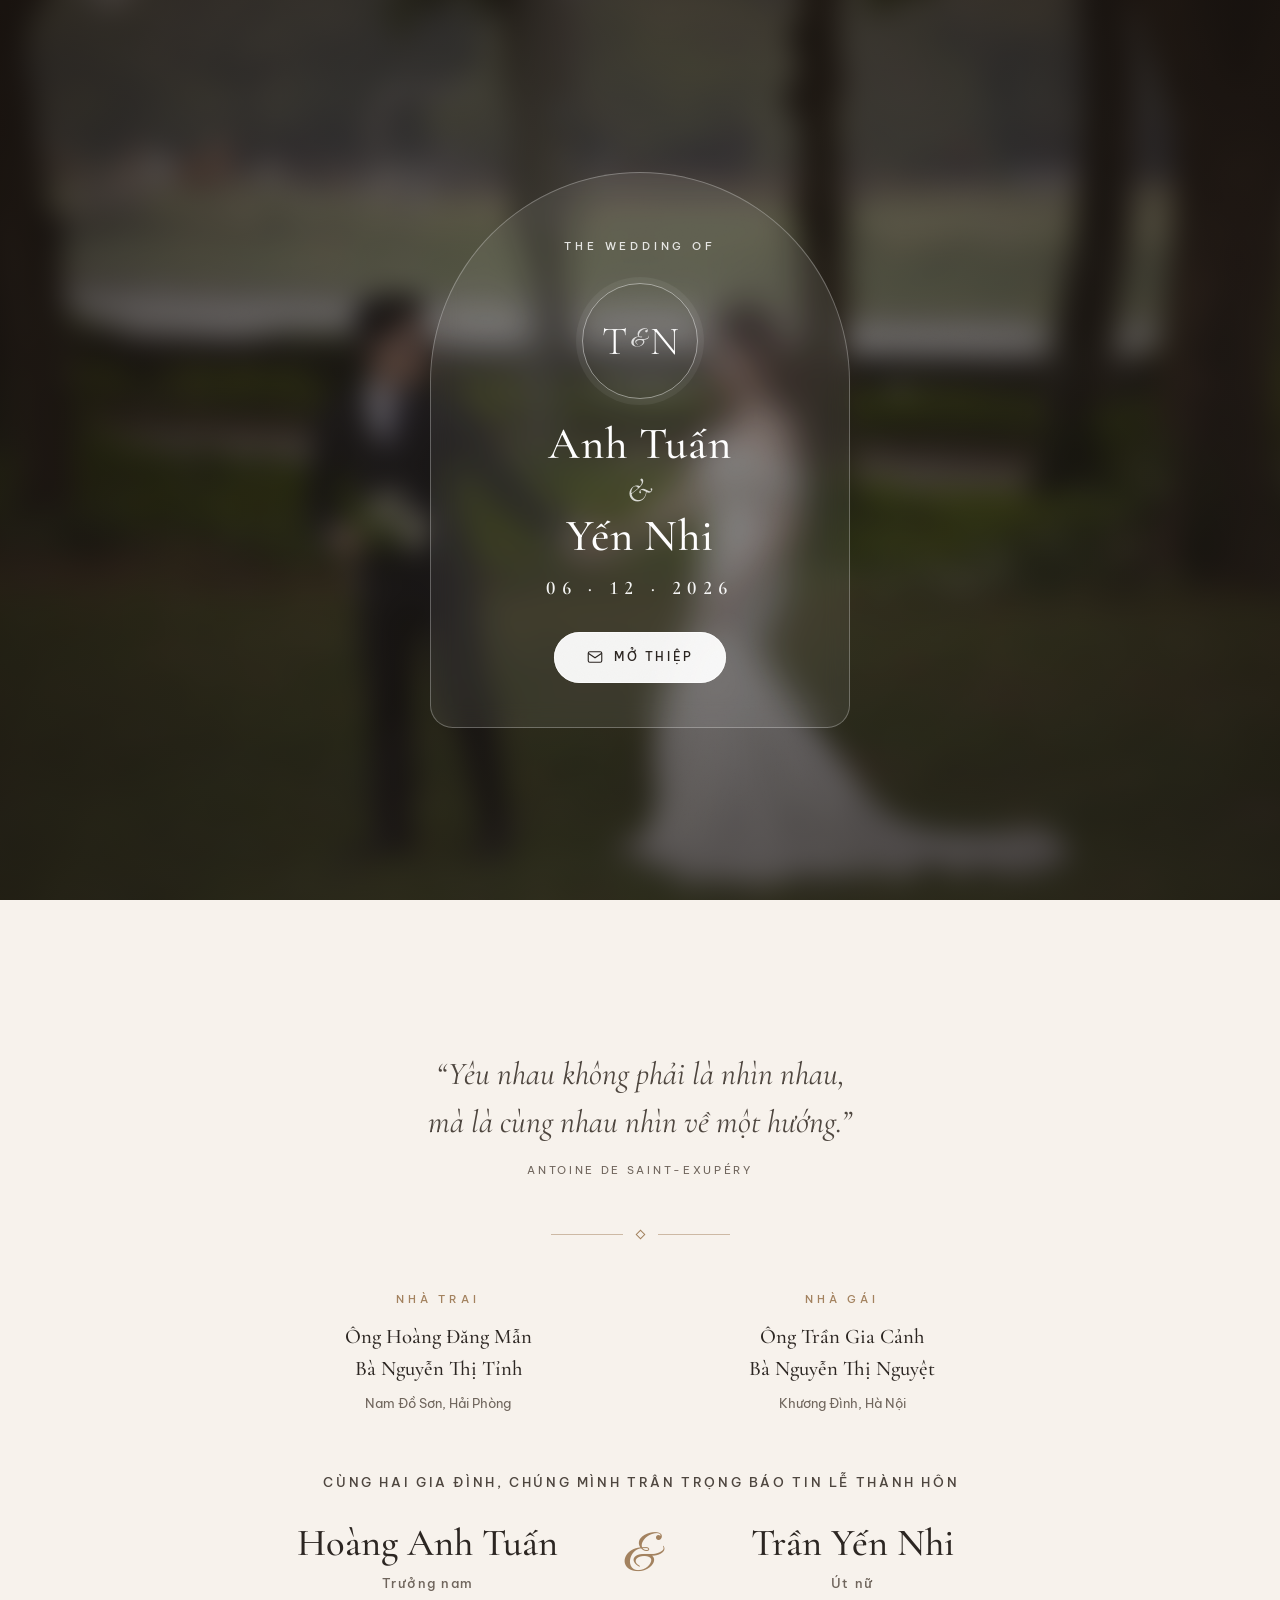
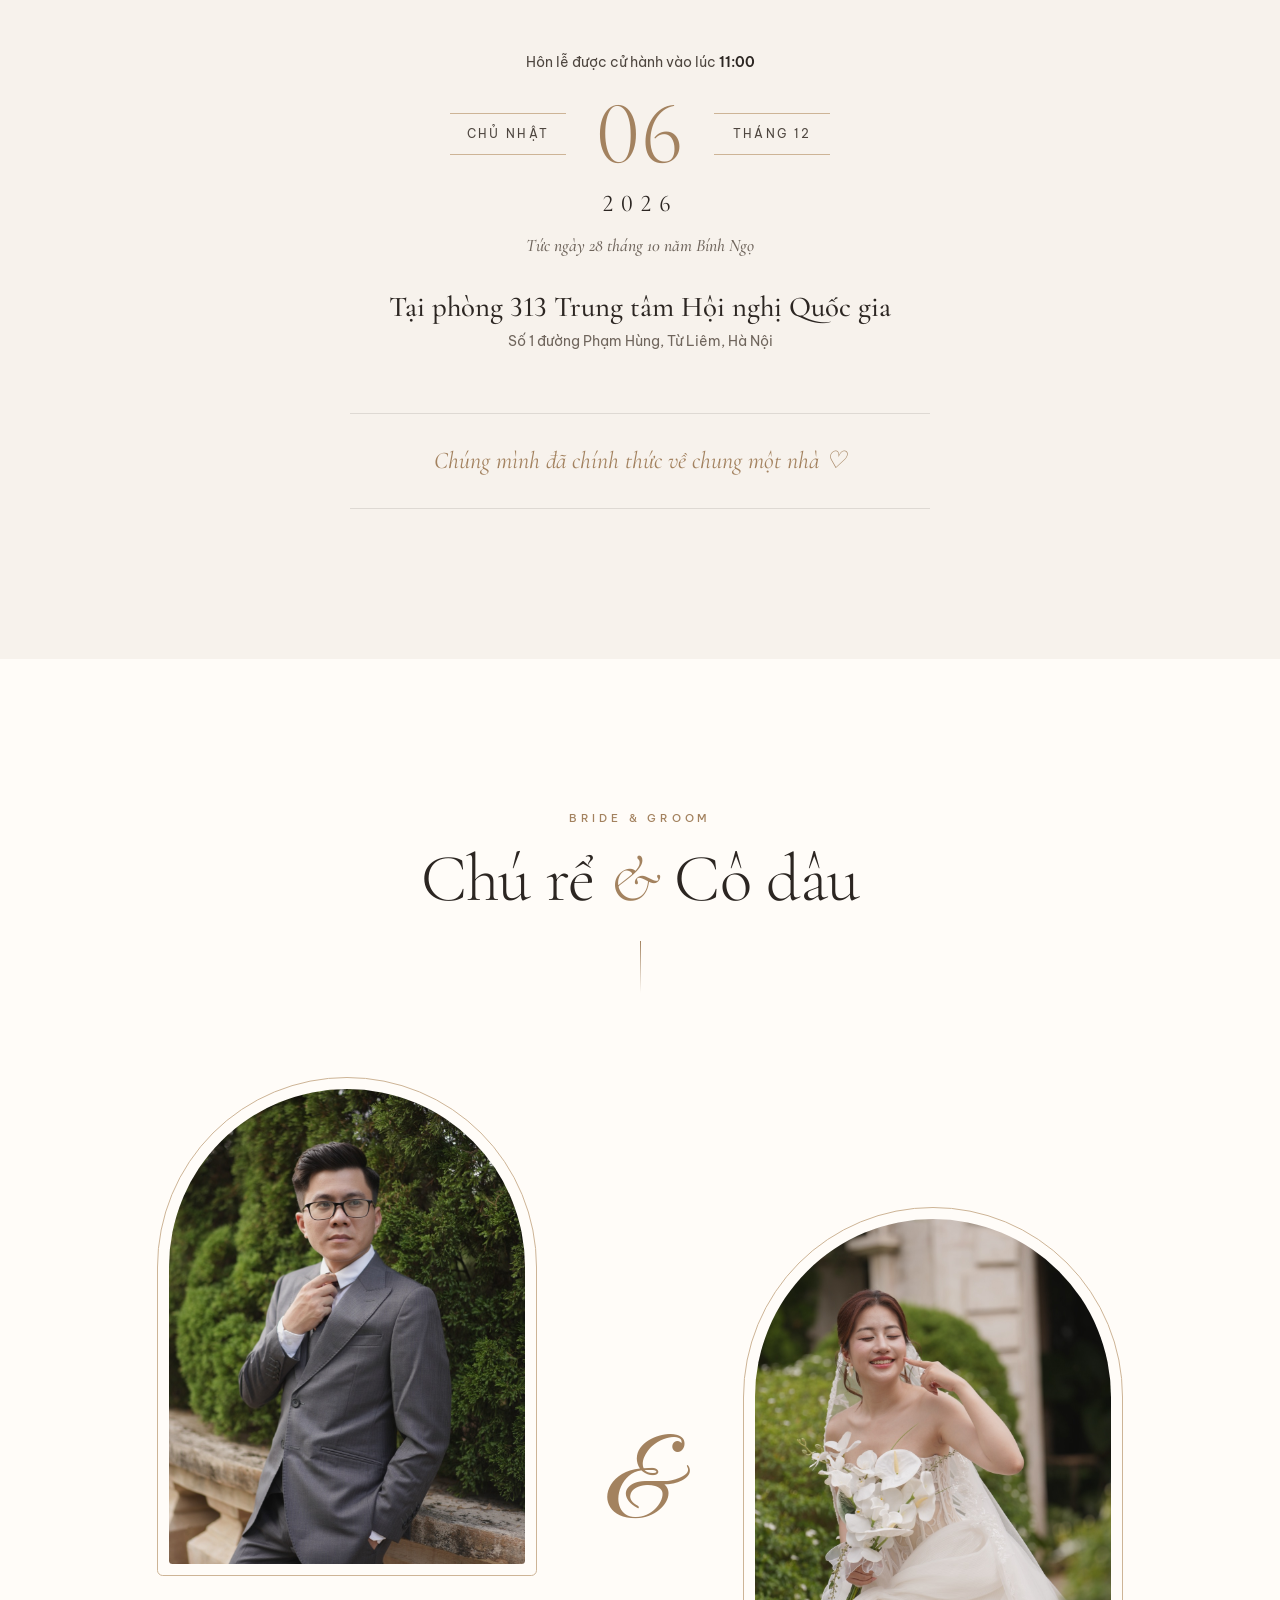
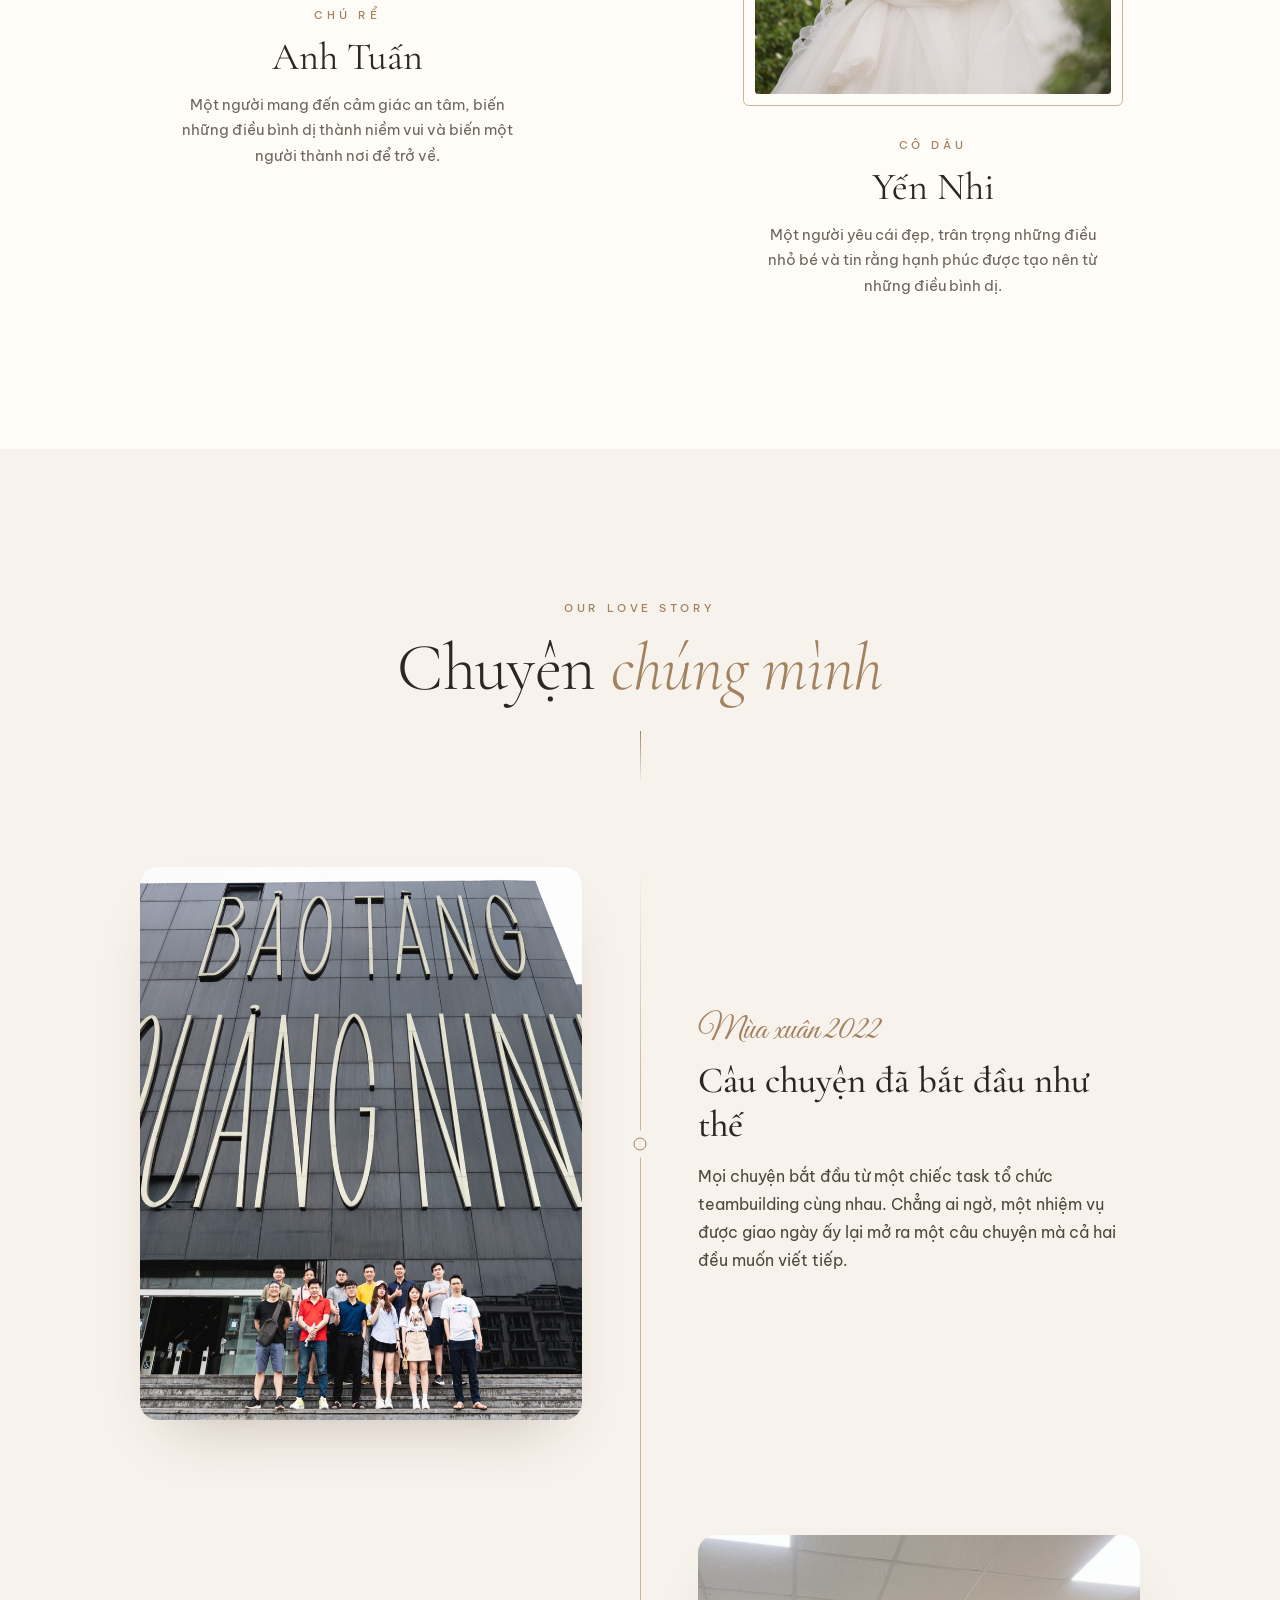
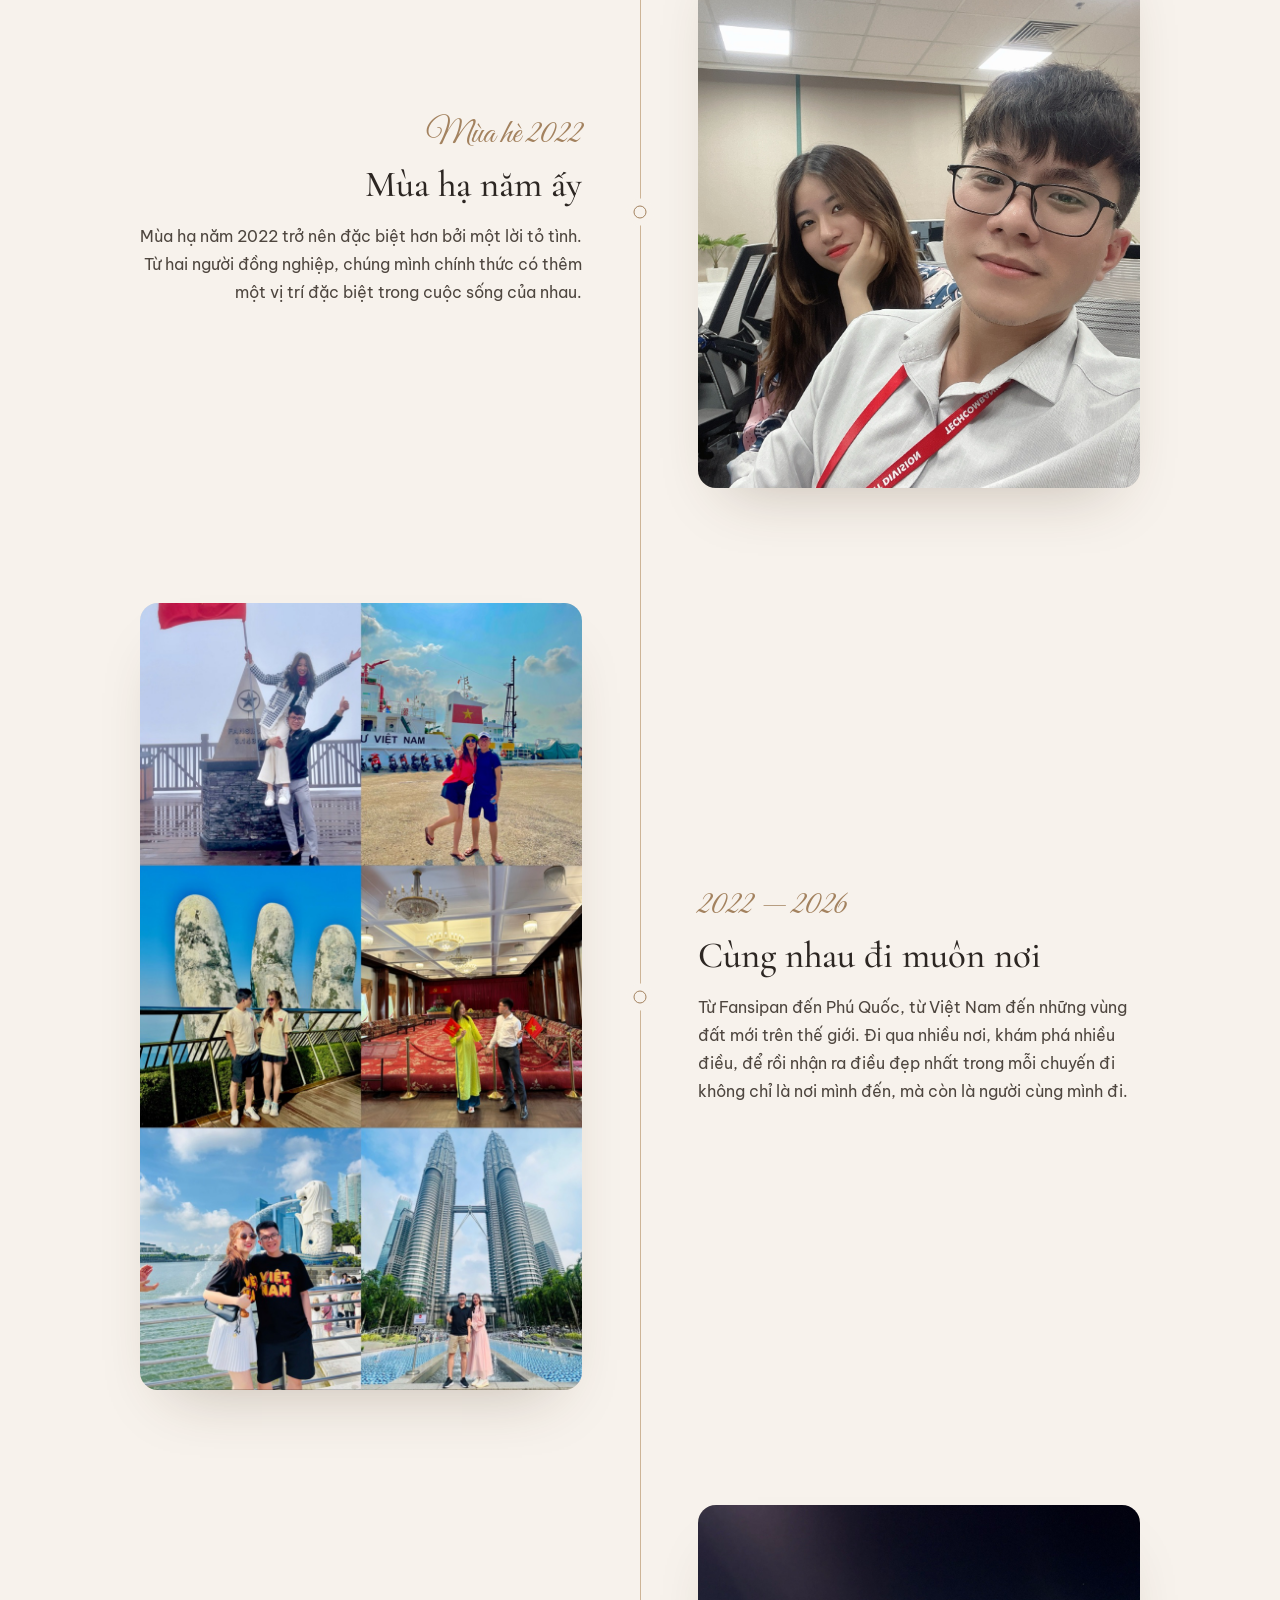
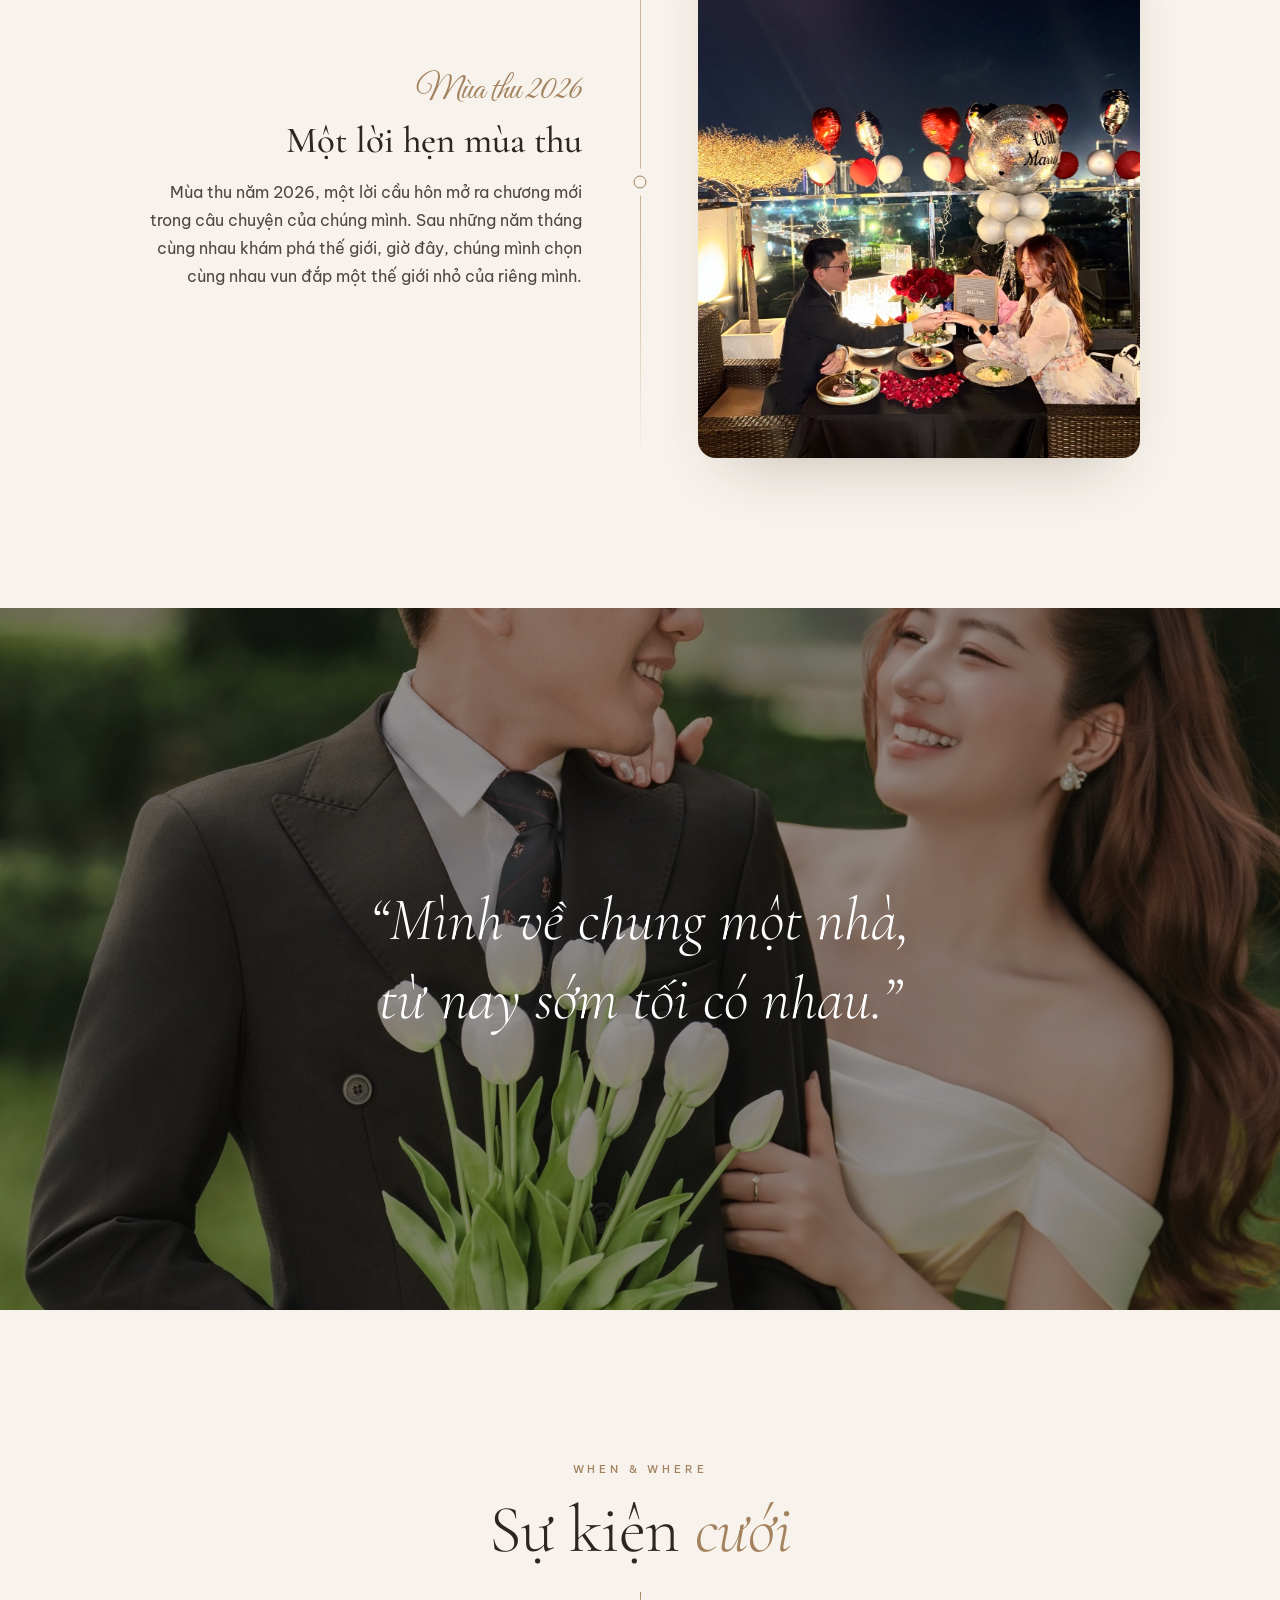
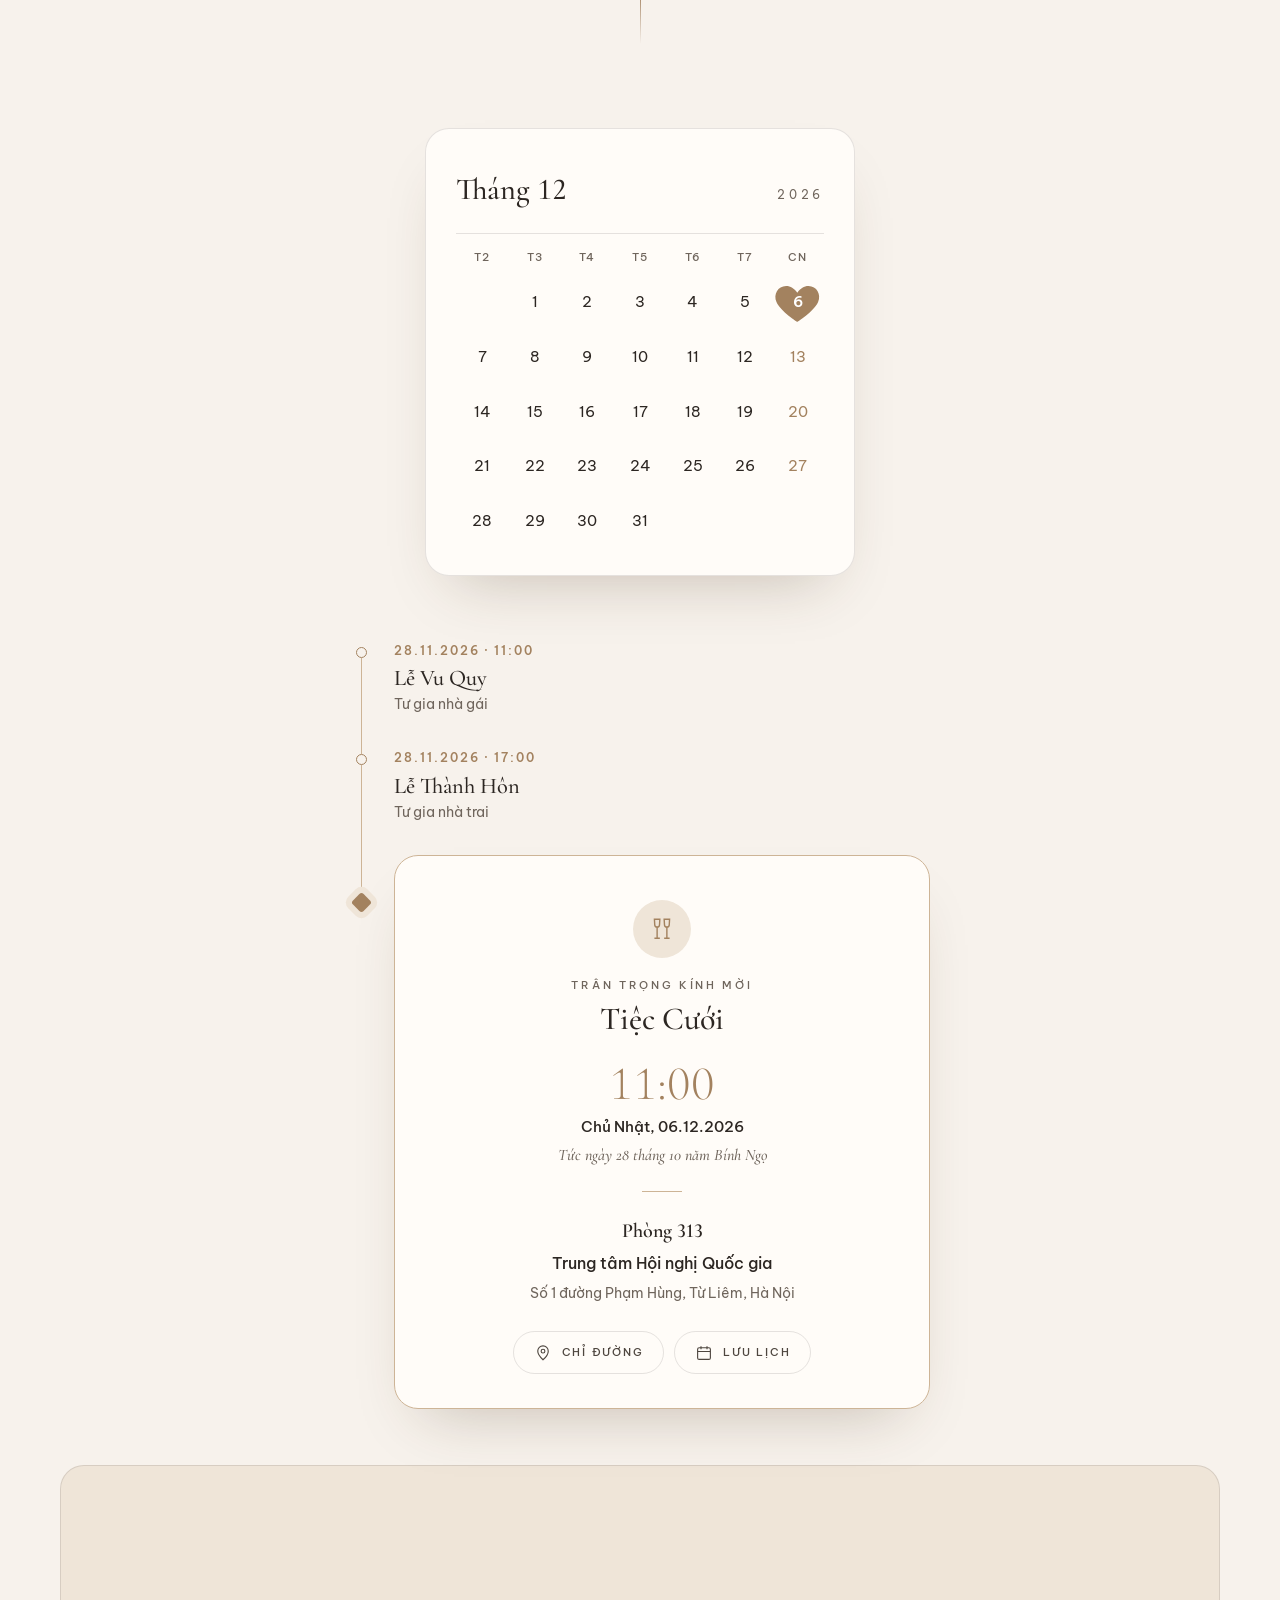
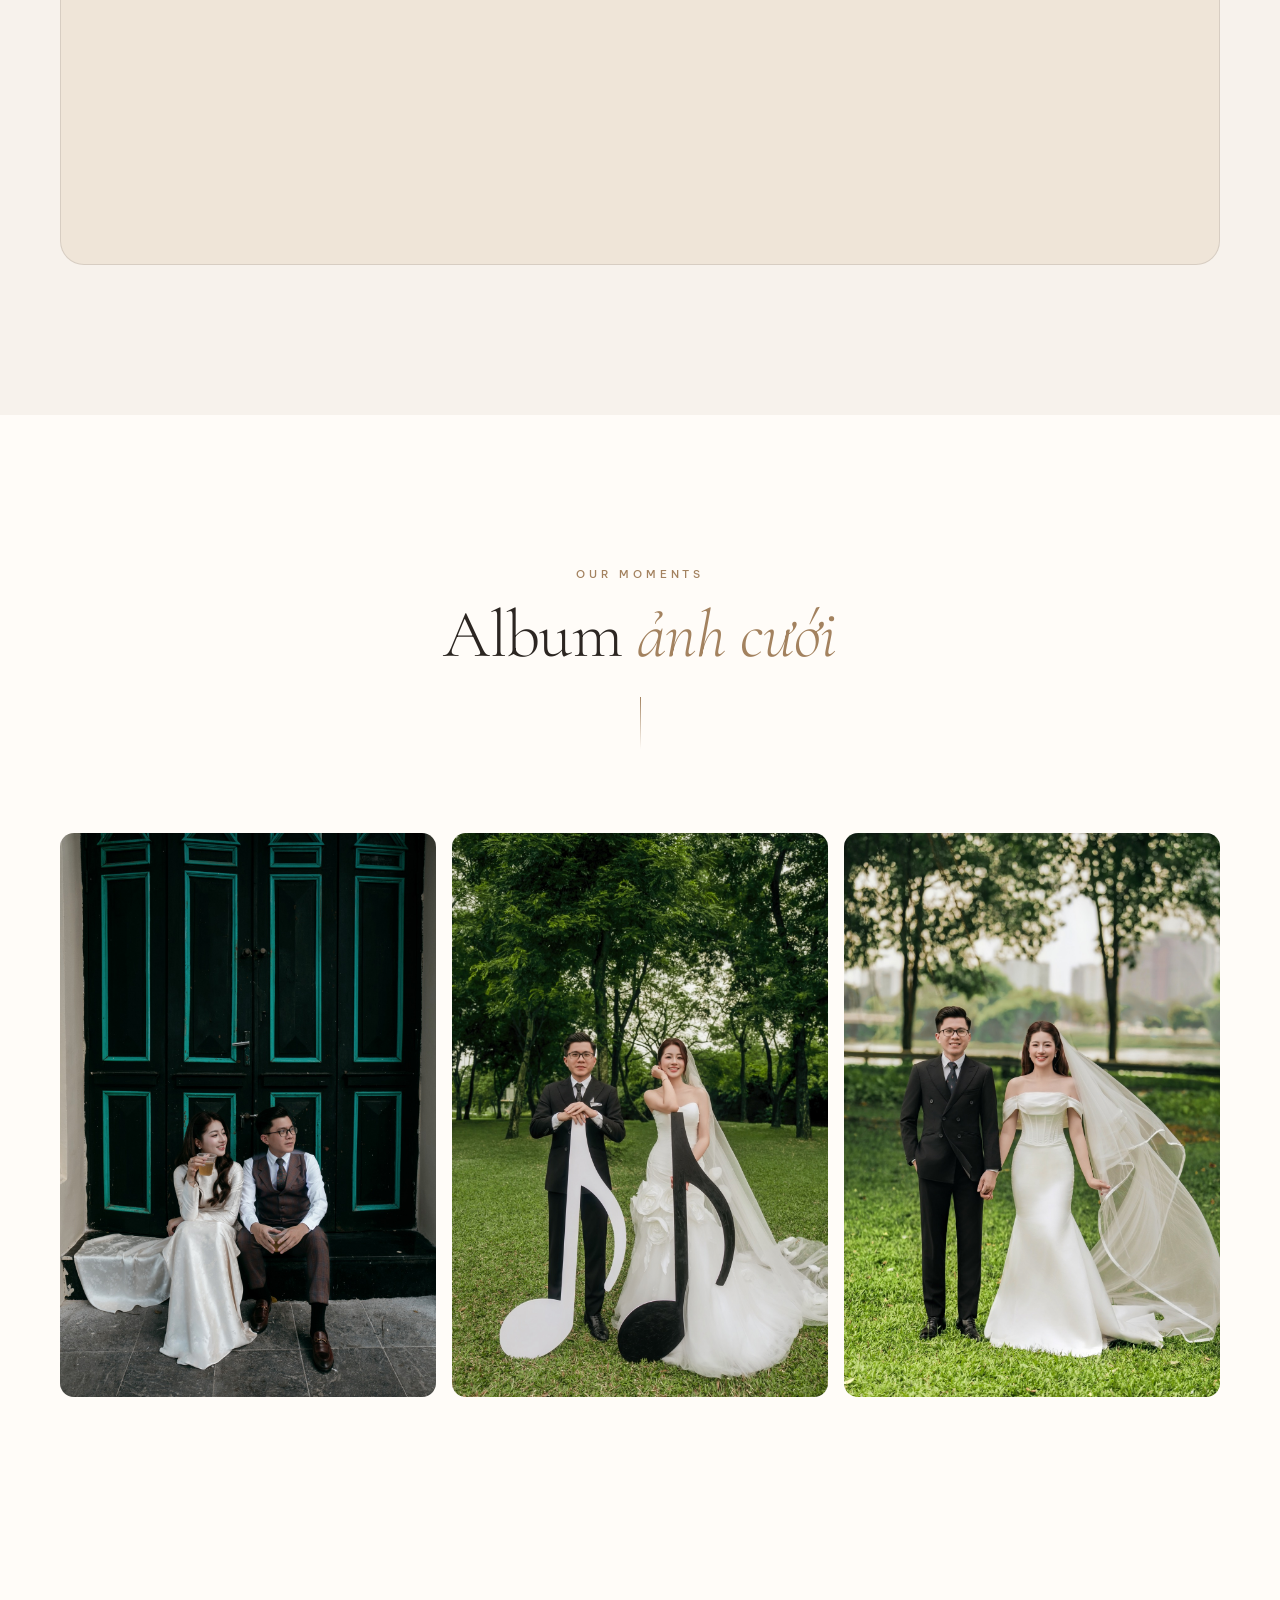
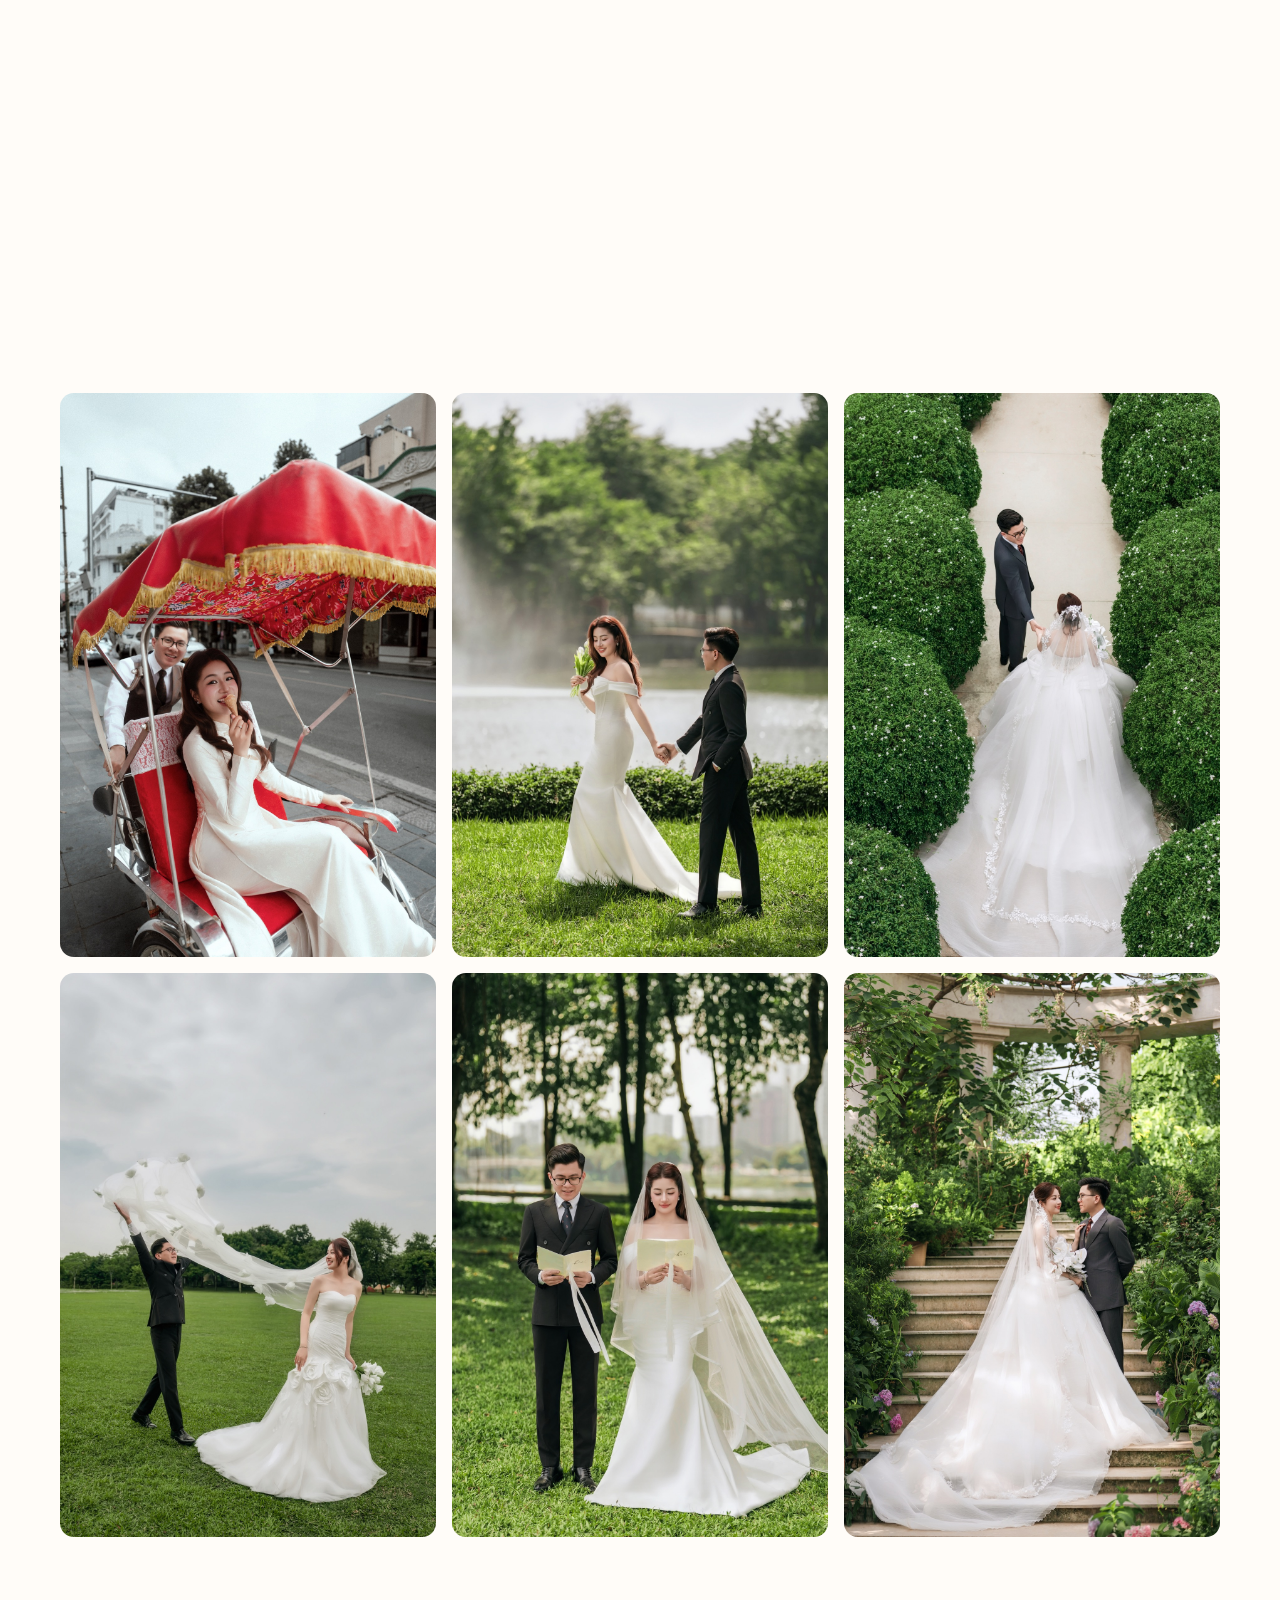
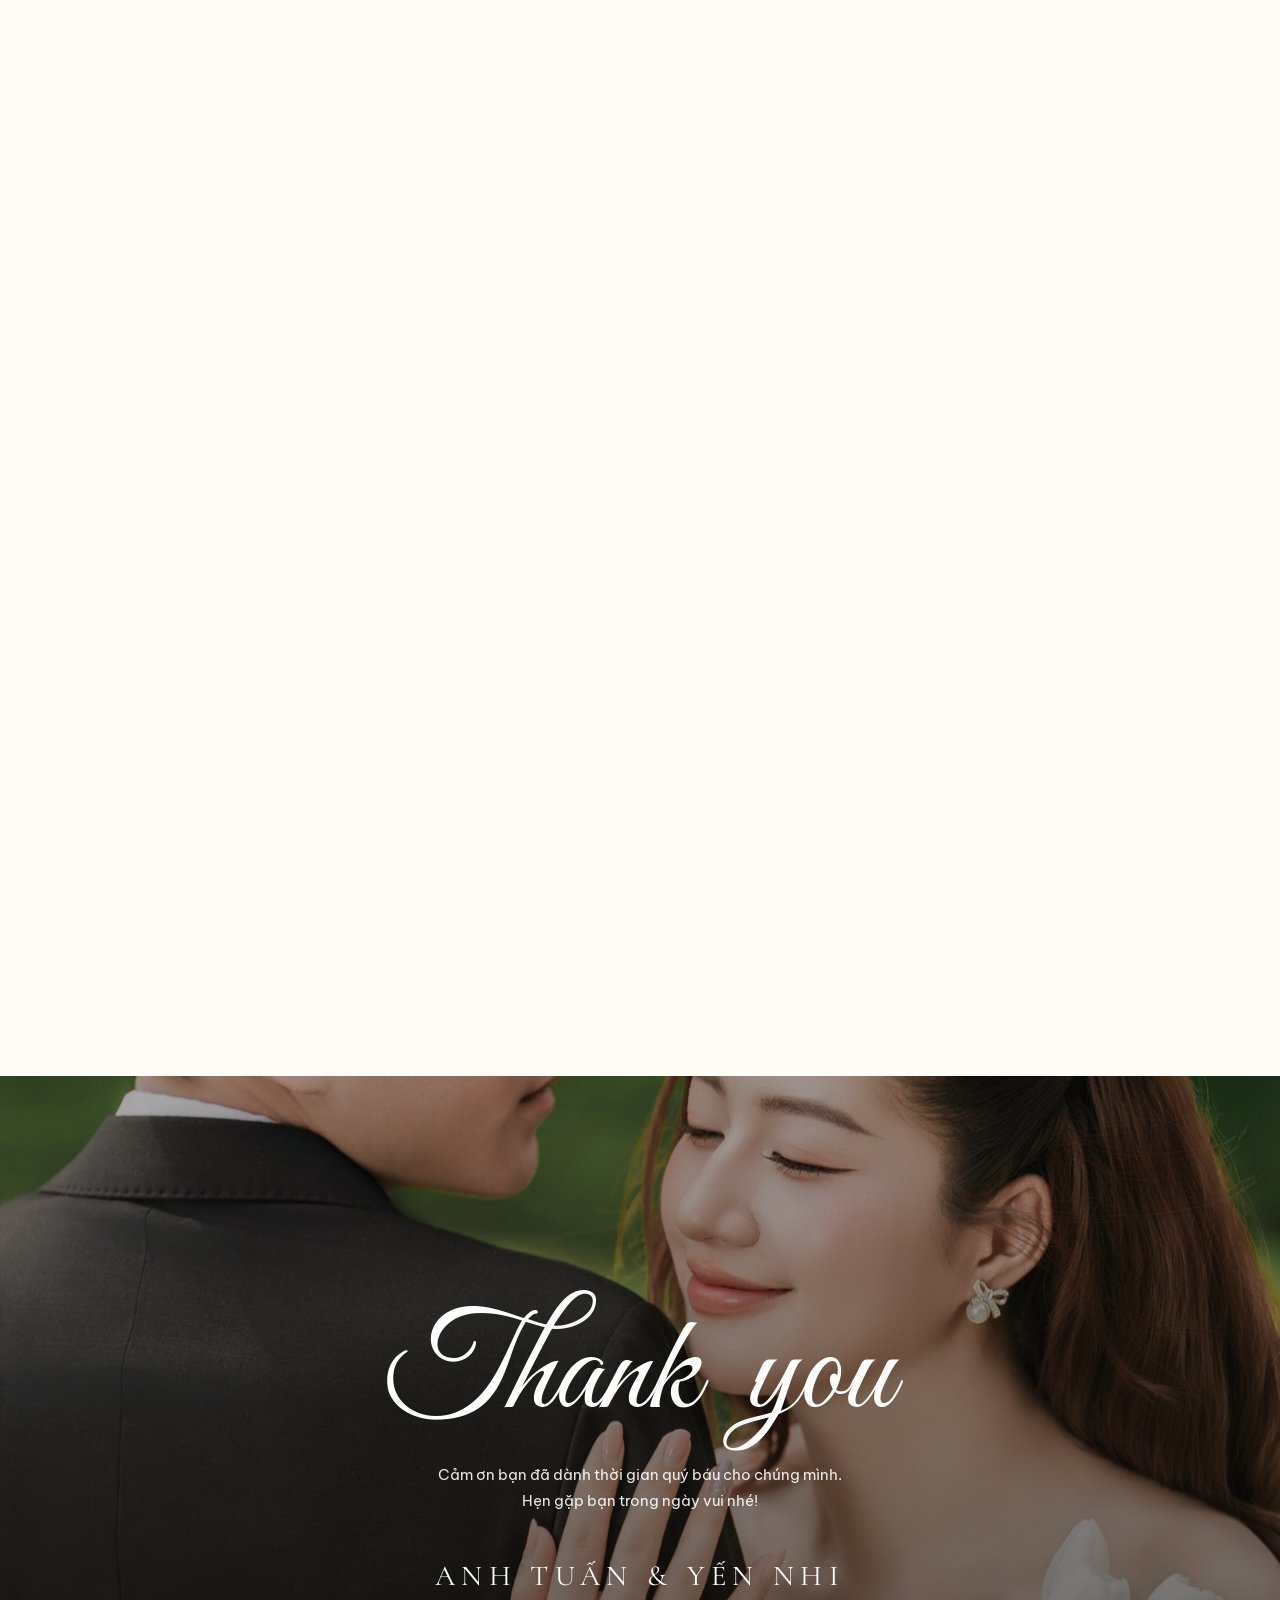
==== index.html @ 494730f3 "copy: use "chúng tôi" in the invite lead on the thanh-hon link" ====
<!DOCTYPE html>
<html lang="vi">
<head>
  <meta charset="UTF-8" />
  <meta name="viewport" content="width=device-width, initial-scale=1, viewport-fit=cover" />
  <title>Anh Tuấn &amp; Yến Nhi · Thiệp mời cưới 06.12.2026</title>
  <meta name="description" content="Trân trọng kính mời bạn đến dự tiệc cưới của chúng mình lúc 11:00, Chủ Nhật 06.12.2026 tại Trung tâm Hội nghị Quốc gia." />
  <meta name="theme-color" content="#F7F2EC" />

  <!-- Ảnh + tiêu đề hiện ra khi gửi link qua Zalo / Messenger / Facebook / Telegram...
       📷 images/cover/og-cover.jpg: ảnh NGANG đúng 1200x630px (tỉ lệ 1.91:1, các nền tảng
          không cắt thêm), hai người rõ mặt, dung lượng < 1MB.
       ⚠️ Các nền tảng không chạy JavaScript, nên mọi nội dung ở đây phải viết thẳng,
          ảnh phải là đường dẫn đầy đủ (https://...). Đổi ảnh thì đổi luôn tên file
          (vd og-cover-2.jpg), vì Zalo/Facebook nhớ ảnh cũ theo đường dẫn. -->
  <meta property="og:type" content="website" />
  <meta property="og:site_name" content="Thiệp cưới Anh Tuấn &amp; Yến Nhi" />
  <meta property="og:locale" content="vi_VN" />
  <meta property="og:title" content="Anh Tuấn &amp; Yến Nhi · Thiệp mời cưới 06.12.2026" />
  <meta property="og:description" content="Trân trọng kính mời bạn đến dự tiệc cưới của chúng mình lúc 11:00, Chủ Nhật 06.12.2026 tại Trung tâm Hội nghị Quốc gia." />
  <meta property="og:url" content="https://hoangtuan141.github.io/wedding_invitation/" />
  <meta property="og:image" content="https://hoangtuan141.github.io/wedding_invitation/images/cover/og-cover.jpg" />
  <meta property="og:image:secure_url" content="https://hoangtuan141.github.io/wedding_invitation/images/cover/og-cover.jpg" />
  <meta property="og:image:type" content="image/jpeg" />
  <meta property="og:image:width" content="1200" />
  <meta property="og:image:height" content="630" />
  <meta property="og:image:alt" content="Ảnh cưới Anh Tuấn và Yến Nhi" />
  <meta name="twitter:card" content="summary_large_image" />
  <meta name="twitter:title" content="Anh Tuấn &amp; Yến Nhi · Thiệp mời cưới 06.12.2026" />
  <meta name="twitter:description" content="Trân trọng kính mời bạn đến dự tiệc cưới của chúng mình lúc 11:00, Chủ Nhật 06.12.2026 tại Trung tâm Hội nghị Quốc gia." />
  <meta name="twitter:image" content="https://hoangtuan141.github.io/wedding_invitation/images/cover/og-cover.jpg" />
  <link rel="icon" href="data:image/svg+xml,<svg xmlns='http://www.w3.org/2000/svg' viewBox='0 0 100 100'><text y='.9em' font-size='90'>💍</text></svg>" />
  <link rel="preconnect" href="https://fonts.googleapis.com" />
  <link rel="preconnect" href="https://fonts.gstatic.com" crossorigin />
  <link href="https://fonts.googleapis.com/css2?family=Be+Vietnam+Pro:wght@300;400;500;600&family=Cormorant+Garamond:ital,wght@0,300;0,400;0,500;0,600;1,300;1,400;1,500&family=Great+Vibes&display=swap" rel="stylesheet" />
  <!-- ?v=13: đổi số này mỗi khi sửa CSS/JS để trình duyệt khách không dùng bản cũ trong cache -->
  <link rel="stylesheet" href="css/style.css?v=13" />
</head>

<body class="is-locked">

  <!-- =============================================================
       0. MÀN HÌNH MỞ THIỆP
       Thêm ?to=Tên khách vào cuối link để hiện lời mời riêng,
       vd: index.html?to=Anh%20Minh%20%26%20Chị%20Lan
       ============================================================= -->
  <div class="opening" id="opening" role="dialog" aria-label="Mở thiệp cưới">
    <!-- 📷 Nền màn hình này dùng lại images/hero-mobile.jpg (tự làm mờ bằng CSS), không cần ảnh riêng -->
    <!-- Hai cánh cửa: mỗi cánh chứa một nửa ảnh nền, bấm "Mở thiệp" thì tách sang hai bên.
         Đổi ảnh nền thì sửa CẢ HAI dòng src bên dưới cho giống nhau. -->
    <div class="opening__door opening__door--left">
      <div class="opening__scene">
        <img class="opening__bg" src="images/opening-background/background.jpg" alt="" />
        <div class="opening__veil"></div>
      </div>
    </div>
    <div class="opening__door opening__door--right">
      <div class="opening__scene">
        <img class="opening__bg" src="images/opening-background/background.jpg" alt="" />
        <div class="opening__veil"></div>
      </div>
    </div>
    <div class="opening__flash" aria-hidden="true"></div>

    <div class="opening__card">
      <p class="eyebrow eyebrow--light">The Wedding Of</p>
      <div class="monogram" aria-hidden="true">
        <span data-cfg="monogram.0">T</span><em>&amp;</em><span data-cfg="monogram.1">A</span>
      </div>
      <h1 class="opening__names">
        <span data-cfg="groom.short">Tuấn</span> <em>&amp;</em> <span data-cfg="bride.short">Ngọc Anh</span>
      </h1>
      <p class="opening__date" data-cfg="dateDots">20 · 12 · 2026</p>

      <div class="opening__guest" id="guestBox" hidden>
        <span>Trân trọng kính mời</span>
        <strong id="guestName"></strong>
      </div>

      <button class="btn btn--light btn--pulse" id="openBtn" type="button">
        <svg viewBox="0 0 24 24" fill="none" stroke="currentColor" stroke-width="1.5" aria-hidden="true"><rect x="3" y="5" width="18" height="14" rx="2"/><path d="m3 7 9 6 9-6"/></svg>
        Mở thiệp
      </button>
    </div>
  </div>

  <canvas id="petals" aria-hidden="true"></canvas>

  <!-- Thanh menu nổi (hiện ra khi cuộn qua ảnh bìa) -->
  <nav class="nav" id="nav" aria-label="Điều hướng">
    <a href="#home" class="nav__logo"><span data-cfg="monogram.0">T</span><em>&amp;</em><span data-cfg="monogram.1">A</span></a>
    <ul class="nav__links">
      <li><a href="#couple">Cặp đôi</a></li>
      <li><a href="#story">Chuyện tình</a></li>
      <li><a href="#events">Sự kiện</a></li>
      <li><a href="#album">Album</a></li>
      <li><a href="#rsvp">Xác nhận</a></li>
      <li><a href="#gift">Mừng cưới</a></li>
    </ul>
  </nav>

  <!-- =============================================================
       1. ẢNH BÌA (HERO)
       ============================================================= -->
  <header class="hero" id="home">
    <!-- 📷 ẢNH BÌA — slide chạy ngang vô tận.
         Danh sách ảnh khai báo ở js/config.js → mục heroSlides (thêm bao nhiêu ảnh tùy ý),
         ảnh được JS tự chèn vào khung bên dưới, không cần sửa HTML.
         Mẹo: chọn ảnh có nửa dưới thoáng / hơi tối để tên cô dâu chú rể nổi rõ. -->
    <div class="hero__media" id="heroMedia"></div>
    <div class="hero__shade"></div>

    <div class="hero__content">
      <p class="hero__eyebrow hero__in" style="--d:.5s"><span>A date with love</span></p>
      <h2 class="hero__names hero__in" style="--d:.7s">
        <span data-cfg="groom.short">Tuấn</span><em>&amp;</em><span data-cfg="bride.short">Ngọc Anh</span>
      </h2>
      <p class="hero__date hero__in" style="--d:.9s" data-cfg="dateDots">20 · 12 · 2026</p>
      <p class="hero__place hero__in" style="--d:1s" data-cfg="city">Hà Nội</p>
    </div>
    <div class="hero__progress" id="heroProgress" aria-hidden="true" hidden>
      <span data-current>01</span><i><b></b></i><span data-total>01</span>
    </div>
    <a href="#invite" class="hero__scroll" aria-label="Cuộn xuống"><span></span></a>
  </header>

  <main>
    <!-- =============================================================
         2. LỜI MỜI + ĐẾM NGƯỢC
         ============================================================= -->
    <section class="section invite" id="invite">
      <div class="container narrow center">
        <p class="verse reveal">
          “Yêu nhau không phải là nhìn nhau,<br />mà là cùng nhau nhìn về một hướng.”
          <span>Antoine de Saint-Exupéry</span>
        </p>

        <div class="ornament reveal"><span></span></div>

        <div class="families reveal">
          <div class="family">
            <p class="eyebrow">Nhà Trai</p>
            <p class="family__parent">Ông <span data-cfg="groom.father"></span></p>
            <p class="family__parent">Bà <span data-cfg="groom.mother"></span></p>
            <p class="family__addr" data-cfg="groom.address"></p>
          </div>
          <div class="family">
            <p class="eyebrow">Nhà Gái</p>
            <p class="family__parent">Ông <span data-cfg="bride.father"></span></p>
            <p class="family__parent">Bà <span data-cfg="bride.mother"></span></p>
            <p class="family__addr" data-cfg="bride.address"></p>
          </div>
        </div>

        <p class="invite__lead reveal">Cùng hai gia đình, <span data-cfg="guestLineWe">chúng mình</span> trân trọng báo tin lễ thành hôn</p>

        <div class="invite__couple reveal">
          <div>
            <h3 data-cfg="groom.full"></h3>
            <p data-cfg="groom.role"></p>
          </div>
          <span class="amp" aria-hidden="true">&amp;</span>
          <div>
            <h3 data-cfg="bride.full"></h3>
            <p data-cfg="bride.role"></p>
          </div>
        </div>

        <div class="when reveal">
          <p class="when__label">Hôn lễ được cử hành vào lúc <b data-cfg="time"></b></p>
          <div class="when__row">
            <span data-cfg="weekday"></span>
            <strong data-cfg="day"></strong>
            <span data-cfg="monthText"></span>
          </div>
          <p class="when__year" data-cfg="year"></p>
          <p class="when__lunar" data-cfg="lunar"></p>
          <!-- Địa điểm: sửa trong js/config.js → venue -->
          <p class="when__venue">
            <strong><span data-cfg="venue.room"></span> <span data-cfg="venue.place"></span></strong>
            <span data-cfg="venue.address"></span>
          </p>
        </div>

        <p class="invite__guest reveal" id="inviteGuest" hidden>
          Sự hiện diện của <strong></strong> là niềm vui và vinh hạnh của <span data-cfg="guestLineWe">chúng mình</span>.
        </p>

        <div class="countdown reveal" id="countdown" aria-label="Đếm ngược đến ngày cưới">
          <div><b data-cd="d">00</b><span>Ngày</span></div>
          <div><b data-cd="h">00</b><span>Giờ</span></div>
          <div><b data-cd="m">00</b><span>Phút</span></div>
          <div><b data-cd="s">00</b><span>Giây</span></div>
        </div>
      </div>
    </section>

    <!-- =============================================================
         3. CÔ DÂU & CHÚ RỂ
         ============================================================= -->
    <section class="section couple" id="couple">
      <div class="container">
        <header class="sec-head reveal">
          <p class="eyebrow">Bride &amp; Groom</p>
          <h2 class="sec-title">Chú rể <em>&amp;</em> Cô dâu</h2>
        </header>

        <div class="couple__grid">
          <article class="person reveal">
            <div class="arch-wrap">
              <div class="arch" data-ph>
                <!-- 📷 images/groom.jpg — Ảnh chân dung CHÚ RỂ, ảnh DỌC 3:4 (~900x1200px).
                     Chụp nửa người, mặt nằm ở 1/3 phía trên ảnh (khung có đỉnh bo tròn hình vòm). -->
                <img src="images/profile/chu-re.jpg" alt="Chú rể" loading="lazy" />
              </div>
            </div>
            <p class="eyebrow">Chú rể</p>
            <h3 class="person__name" data-cfg="groom.short"></h3>
            <p class="person__bio" data-cfg="groom.bio"></p>
          </article>

          <div class="couple__amp" aria-hidden="true">&amp;</div>

          <article class="person person--bride reveal">
            <div class="arch-wrap">
              <div class="arch" data-ph>
                <!-- 📷 images/bride.jpg — Ảnh chân dung CÔ DÂU, ảnh DỌC 3:4 (~900x1200px).
                     Nên cùng tông màu / cùng buổi chụp với ảnh chú rể để 2 khung trông đồng bộ. -->
                <img src="images/profile/co-dau.jpg" alt="Cô dâu" loading="lazy" />
              </div>
            </div>
            <p class="eyebrow">Cô dâu</p>
            <h3 class="person__name" data-cfg="bride.short"></h3>
            <p class="person__bio" data-cfg="bride.bio"></p>
          </article>
        </div>
      </div>
    </section>

    <!-- =============================================================
         4. CHUYỆN TÌNH YÊU (sửa trực tiếp ngày, tiêu đề, nội dung ở đây)
         ============================================================= -->
    <section class="section story" id="story">
      <div class="container">
        <header class="sec-head reveal">
          <p class="eyebrow">Our Love Story</p>
          <h2 class="sec-title">Chuyện <em>chúng mình</em></h2>
        </header>

        <ol class="timeline">
          <li class="tl reveal">
            <div class="tl__media" data-ph>
              <!-- 📷 images/story-1.jpg — Ảnh thời MỚI QUEN / ảnh cũ lâu nhất của 2 người. Ảnh DỌC 4:5 (~1000x1250px) -->
              <img src="images/our-love-story/lan-dau-gap.jpg" alt="Lần đầu gặp gỡ" loading="lazy" />
            </div>
            <div class="tl__body">
              <span class="tl__date">Mùa xuân 2022</span>
              <h3>Câu chuyện đã bắt đầu như thế</h3>
              <p>Mọi chuyện bắt đầu từ một chiếc task tổ chức teambuilding cùng nhau. Chẳng ai ngờ, một nhiệm vụ được giao ngày ấy lại mở ra một câu chuyện mà cả hai đều muốn viết tiếp.</p>
            </div>
          </li>

          <li class="tl reveal">
            <div class="tl__media" data-ph>
              <!-- 📷 images/story-2.jpg — Ảnh BUỔI HẸN HÒ / khoảnh khắc chính thức yêu nhau. Ảnh DỌC 4:5 -->
              <img src="images/our-love-story/hen-ho-2.JPG" alt="Chính thức hẹn hò" loading="lazy" />
            </div>
            <div class="tl__body">
              <span class="tl__date">Mùa hè 2022</span>
              <h3>Mùa hạ năm ấy</h3>
              <p>Mùa hạ năm 2022 trở nên đặc biệt hơn bởi một lời tỏ tình. Từ hai người đồng nghiệp, chúng mình chính thức có thêm một vị trí đặc biệt trong cuộc sống của nhau.</p>
            </div>
          </li>

          <li class="tl reveal">
            <!-- tl__media--full: hiện ĐỦ ảnh theo tỉ lệ gốc, không cắt (hợp với ảnh ghép nhiều tấm).
                 Muốn khung nào khác cũng không bị cắt thì thêm class này vào khung đó. -->
            <div class="tl__media tl__media--full" data-ph>
              <!-- 📷 images/di-muon-noi.jpg — Ảnh DU LỊCH / ảnh ghép nhiều chuyến đi. Tỉ lệ tùy ý (khung tự cao theo ảnh) -->
              <img src="images/our-love-story/di-muon-noi.jpg" alt="Cùng nhau đi muôn nơi" loading="lazy" />
            </div>
            <div class="tl__body">
              <span class="tl__date">2022 — 2026</span>
              <h3>Cùng nhau đi muôn nơi</h3>
              <p>Từ Fansipan đến Phú Quốc, từ Việt Nam đến những vùng đất mới trên thế giới. Đi qua nhiều nơi, khám phá nhiều điều, để rồi nhận ra điều đẹp nhất trong mỗi chuyến đi không chỉ là nơi mình đến, mà còn là người cùng mình đi.</p>
            </div>
          </li>

          <li class="tl reveal">
            <div class="tl__media" data-ph>
              <!-- 📷 images/story-4.jpg — Ảnh CẦU HÔN / chụp cận bàn tay đeo nhẫn. Ảnh DỌC 4:5 -->
              <img src="images/our-love-story/cau-hon.jpg" alt="Lời cầu hôn" loading="lazy" />
            </div>
            <div class="tl__body">
              <span class="tl__date">Mùa thu 2026</span>
              <h3>Một lời hẹn mùa thu</h3>
              <p>Mùa thu năm 2026, một lời cầu hôn mở ra chương mới trong câu chuyện của chúng mình. Sau những năm tháng cùng nhau khám phá thế giới, giờ đây, chúng mình chọn cùng nhau vun đắp một thế giới nhỏ của riêng mình.</p>
            </div>
          </li>
        </ol>
      </div>
    </section>

    <!-- =============================================================
         5. ẢNH NGANG + TRÍCH DẪN (hiệu ứng parallax)
         ============================================================= -->
    <section class="banner" aria-label="Trích dẫn">
      <div class="banner__media" data-ph>
        <!-- 📷 images/banner.jpg — Ảnh NGANG toàn chiều rộng (~2400x1400px), tông nhẹ nhàng, ít chi tiết:
             nắm tay, nhìn nhau, bóng lưng giữa phong cảnh... Ảnh sẽ trượt nhẹ khi cuộn trang. -->
        <!-- Điện thoại (≤767px) dùng ảnh DỌC riêng, máy tính dùng ảnh ngang -->
        <picture>
          <source media="(max-width: 767px)" srcset="images/banner/banner-mobile.jpg" />
          <img src="images/banner/banner.jpg" alt="" loading="lazy" data-parallax />
        </picture>
      </div>
      <div class="banner__shade"></div>
      <blockquote class="banner__quote reveal">
        <p>“Mình về chung một nhà,<br />từ nay sớm tối có nhau.”</p>
      </blockquote>
    </section>

    <!-- =============================================================
         6. SỰ KIỆN — nội dung lấy từ js/config.js (mục events)
         ============================================================= -->
    <section class="section events" id="events">
      <div class="container">
        <header class="sec-head reveal">
          <p class="eyebrow">When &amp; Where</p>
          <h2 class="sec-title">Sự kiện <em>cưới</em></h2>
        </header>

        <div class="calendar reveal" id="calendar" aria-label="Lịch ngày cưới"></div>

        <!-- Dòng thời gian: các lễ phụ là mốc nhỏ, sự kiện main: true (Tiệc cưới) là thẻ lớn ở cuối -->
        <ol class="tl-events" id="eventList"></ol>

        <div class="map reveal">
          <iframe id="mapFrame" title="Bản đồ địa điểm tiệc cưới" loading="lazy" referrerpolicy="no-referrer-when-downgrade" allowfullscreen></iframe>
        </div>

        <div class="dresscode reveal" id="dresscode">
          <p class="eyebrow">Dress code</p>
          <p class="dresscode__text">Chúng mình sẽ rất vui nếu bạn diện trang phục theo tông màu</p>
          <div class="swatches" id="swatches"></div>
        </div>
      </div>
    </section>

    <!-- =============================================================
         7. ALBUM ẢNH
         📷 12 ảnh: images/album/album1.jpg → album12.jpg
         Mỗi ô có tỉ lệ cố định (ghi bên cạnh), ảnh sẽ tự cắt cho vừa khung.
         • g--portrait = ảnh DỌC 2:3 (ảnh chụp dọc từ máy ảnh, không bị cắt)
         • g--tall   = ảnh DỌC 3:4
         • g--wide   = ảnh NGANG 4:3
         • g--square = ảnh VUÔNG 1:1
         Muốn thêm ảnh: copy 1 dòng <figure>, đổi số thứ tự file. Bấm vào ảnh để xem phóng to.
         ============================================================= -->
    <section class="section album" id="album">
      <div class="container">
        <header class="sec-head reveal">
          <p class="eyebrow">Our Moments</p>
          <h2 class="sec-title">Album <em>ảnh cưới</em></h2>
        </header>

        <div class="gallery" id="gallery">
          <figure class="g g--portrait reveal" data-ph><img src="images/album/album1.jpg" alt="Ảnh cưới 1" loading="lazy" /></figure>
          <figure class="g g--portrait reveal" data-ph><img src="images/album/album2.jpg" alt="Ảnh cưới 2" loading="lazy" /></figure>
          <figure class="g g--portrait reveal" data-ph><img src="images/album/album3.jpg" alt="Ảnh cưới 3" loading="lazy" /></figure>
          <figure class="g g--portrait reveal" data-ph><img src="images/album/album4.jpg" alt="Ảnh cưới 4" loading="lazy" /></figure>
          <figure class="g g--portrait reveal" data-ph><img src="images/album/album5.jpg" alt="Ảnh cưới 5" loading="lazy" /></figure>
          <figure class="g g--portrait reveal" data-ph><img src="images/album/album6.jpg" alt="Ảnh cưới 6" loading="lazy" /></figure>
          <figure class="g g--portrait reveal" data-ph><img src="images/album/album7.jpg" alt="Ảnh cưới 7" loading="lazy" /></figure>
          <figure class="g g--portrait reveal" data-ph><img src="images/album/album8.jpg" alt="Ảnh cưới 8" loading="lazy" /></figure>
          <figure class="g g--portrait reveal" data-ph><img src="images/album/album9.jpg" alt="Ảnh cưới 9" loading="lazy" /></figure>
          <figure class="g g--portrait reveal" data-ph><img src="images/album/album10.jpg" alt="Ảnh cưới 10" loading="lazy" /></figure>
          <figure class="g g--portrait reveal" data-ph><img src="images/album/album11.jpg" alt="Ảnh cưới 11" loading="lazy" /></figure>
          <figure class="g g--portrait reveal" data-ph><img src="images/album/album12.jpg" alt="Ảnh cưới 12" loading="lazy" /></figure>
        </div>
      </div>
    </section>

    <!-- =============================================================
         8. XÁC NHẬN THAM DỰ + SỔ LƯU BÚT
         ============================================================= -->
    <section class="section rsvp" id="rsvp">
      <div class="container">
        <header class="sec-head reveal">
          <p class="eyebrow">R.S.V.P</p>
          <h2 class="sec-title">Xác nhận tham dự <em class="nowrap">tiệc cưới</em></h2>
          <!-- Giờ, ngày lấy từ config.js → date; địa điểm lấy từ config.js → venue -->
          <p class="rsvp__event">
            <span><b data-cfg="time"></b> · <span data-cfg="weekday"></span> <span data-cfg="dateShort"></span></span>
            <span><span data-cfg="venue.room"></span> <span class="nowrap" data-cfg="venue.place"></span></span>
          </p>
          <p class="sec-sub">Để đón tiếp bạn chu đáo nhất, bạn vui lòng phản hồi trước ngày <b data-cfg="rsvpDeadline"></b> nhé!</p>
        </header>

        <div class="rsvp__grid">
          <form class="card form reveal" id="rsvpForm" novalidate>
            <label class="field">
              <span>Họ và tên *</span>
              <input name="name" type="text" required maxlength="80" autocomplete="name" placeholder="Nguyễn Văn A" />
            </label>

            <fieldset class="choice">
              <legend>Bạn sẽ đến dự tiệc cưới chứ?</legend>
              <div class="choice__opts">
                <label><input type="radio" name="attend" value="Có" checked /><span>Chắc chắn rồi!</span></label>
                <label><input type="radio" name="attend" value="Không" /><span>Rất tiếc, mình bận</span></label>
              </div>
            </fieldset>

            <div class="field-row">
              <label class="field">
                <span>Số người</span>
                <select name="guests">
                  <option>1</option><option>2</option><option>3</option><option>4</option><option>5</option>
                </select>
              </label>
              <label class="field">
                <span>Bạn là khách của</span>
                <select name="side">
                  <option>Nhà trai</option>
                  <option>Nhà gái</option>
                </select>
              </label>
            </div>

            <label class="field">
              <span>Lời chúc</span>
              <textarea name="wish" rows="4" maxlength="500" placeholder="Gửi lời chúc tới cô dâu chú rể..."></textarea>
            </label>

            <button class="btn btn--solid btn--block" type="submit">Gửi xác nhận</button>
          </form>

          <div class="wishes reveal">
            <div class="wishes__head">
              <h3>Sổ lưu bút</h3>
              <span id="wishCount"></span>
            </div>
            <ul class="wishes__list" id="wishList"></ul>
          </div>
        </div>
      </div>
    </section>

    <!-- =============================================================
         9. MỪNG CƯỚI — thông tin ngân hàng lấy từ js/config.js (mục bank)
         ============================================================= -->
    <section class="section gift" id="gift">
      <div class="container">
        <header class="sec-head reveal">
          <p class="eyebrow">Wedding Gift</p>
          <h2 class="sec-title">Hộp <em>mừng cưới</em></h2>
          <p class="sec-sub">Sự hiện diện của bạn là món quà ý nghĩa nhất với chúng mình.<br />Nếu không thể đến chung vui, bạn có thể gửi lời chúc qua đây.</p>
        </header>

        <div class="gift__grid">
          <article class="card gift-card reveal">
            <p class="eyebrow">Mừng cưới chúng mình</p>
            <div class="qr" data-ph>
              <!-- 📷 Ảnh QR lấy từ config.js → bank.bride.qr / bank.groom.qr (link nhà gái: cô dâu,
                   link nhà trai: chú rể, chọn ở mục gift). Ảnh VUÔNG 1:1 (~600x600px), cắt sát mã QR. -->
              <img id="giftQr" alt="Mã QR mừng cưới" loading="lazy" />
            </div>
            <dl>
              <div><dt>Ngân hàng</dt><dd data-cfg="giftAccount.bank"></dd></div>
              <div><dt>Số tài khoản</dt><dd class="acc-no" data-cfg="giftAccount.number"></dd></div>
              <div><dt>Chủ tài khoản</dt><dd data-cfg="giftAccount.owner"></dd></div>
            </dl>
            <button class="btn btn--ghost btn--sm" type="button" data-copy="giftAccount.number">
              <svg viewBox="0 0 24 24" fill="none" stroke="currentColor" stroke-width="1.5" aria-hidden="true"><rect x="9" y="9" width="11" height="11" rx="2"/><path d="M5 15V5a1 1 0 0 1 1-1h9"/></svg>
              Sao chép số TK
            </button>
          </article>
        </div>
      </div>
    </section>
  </main>

  <!-- =============================================================
       10. LỜI CẢM ƠN
       ============================================================= -->
  <footer class="thanks">
    <div class="thanks__media" data-ph>
      <!-- 📷 images/thankyou.jpg — Ảnh KẾT THÚC (~2000px, dọc hoặc ngang đều được):
           2 người đang cười, ôm nhau, hoặc nắm tay bước đi về phía trước. -->
      <!-- Điện thoại (≤767px) dùng ảnh DỌC riêng, máy tính dùng ảnh ngang -->
      <picture>
        <source media="(max-width: 767px)" srcset="images/thank-you/thanks-mobile.jpg" />
        <img src="images/thank-you/thanks.jpg" alt="" loading="lazy" data-parallax />
      </picture>
    </div>
    <div class="thanks__shade"></div>
    <div class="thanks__content reveal">
      <p class="thanks__title">Thank you</p>
      <p class="thanks__text">Cảm ơn bạn đã dành thời gian quý báu cho chúng mình.<br />Hẹn gặp bạn trong ngày vui nhé!</p>
      <p class="thanks__names"><span data-cfg="groom.short">Tuấn</span> &amp; <span data-cfg="bride.short">Ngọc Anh</span></p>
      <p class="thanks__date" data-cfg="dateDots"></p>
      <p class="hashtag" data-cfg="hashtag"></p>
    </div>
  </footer>

  <!-- Nút nhạc + lên đầu trang -->
  <!-- 🎵 Nhạc nền: music/song.mp3 (cấu hình trong js/config.js) -->
  <audio id="bgm" loop preload="none"></audio>
  <!-- Nút bật/tắt nhạc: loa có sóng = đang phát, loa gạch chéo = đã tắt.
       Nhãn chữ hiện vài giây sau khi mở thiệp để khách biết chỗ tắt nhạc. -->
  <button class="fab music" id="musicBtn" type="button" aria-label="Bật nhạc">
    <svg class="music__on" viewBox="0 0 24 24" fill="none" stroke="currentColor" stroke-width="1.5" stroke-linecap="round" stroke-linejoin="round" aria-hidden="true"><path d="M3.5 9.5h3.5L11.5 5.5v13L7 14.5H3.5z"/><path d="M15 9.2a4 4 0 0 1 0 5.6M17.6 6.6a7.6 7.6 0 0 1 0 10.8"/></svg>
    <svg class="music__off" viewBox="0 0 24 24" fill="none" stroke="currentColor" stroke-width="1.5" stroke-linecap="round" stroke-linejoin="round" aria-hidden="true"><path d="M3.5 9.5h3.5L11.5 5.5v13L7 14.5H3.5z"/><path d="m15.5 9.5 5 5M20.5 9.5l-5 5"/></svg>
    <span class="music__label" aria-hidden="true">Tắt nhạc</span>
  </button>
  <button class="fab to-top" id="toTop" type="button" aria-label="Lên đầu trang">
    <svg viewBox="0 0 24 24" fill="none" stroke="currentColor" stroke-width="1.5" aria-hidden="true"><path d="m6 14 6-6 6 6"/></svg>
  </button>

  <!-- Xem ảnh phóng to -->
  <div class="lightbox" id="lightbox" aria-hidden="true">
    <button class="lb-btn lb-close" id="lbClose" type="button" aria-label="Đóng">
      <svg viewBox="0 0 24 24" fill="none" stroke="currentColor" stroke-width="1.5"><path d="M6 6l12 12M18 6 6 18"/></svg>
    </button>
    <button class="lb-btn lb-prev" id="lbPrev" type="button" aria-label="Ảnh trước">
      <svg viewBox="0 0 24 24" fill="none" stroke="currentColor" stroke-width="1.5"><path d="m15 6-6 6 6 6"/></svg>
    </button>
    <img id="lbImg" alt="" />
    <button class="lb-btn lb-next" id="lbNext" type="button" aria-label="Ảnh sau">
      <svg viewBox="0 0 24 24" fill="none" stroke="currentColor" stroke-width="1.5"><path d="m9 6 6 6-6 6"/></svg>
    </button>
    <p class="lb-count" id="lbCount"></p>
  </div>

  <div class="toast" id="toast" role="status" aria-live="polite"></div>

  <script src="js/config.js?v=13"></script>
  <script src="js/main.js?v=13"></script>
</body>
</html>
---- css/style.css ----
/* =====================================================================
   THIỆP CƯỚI ONLINE — Phong cách editorial tối giản
   Muốn đổi tông màu cả trang: chỉ cần sửa các biến trong :root
   ===================================================================== */

:root {
  --bg: #F7F2EC;            /* nền chính (ngà) */
  --paper: #FFFCF8;         /* nền thẻ / section xen kẽ */
  --ink: #2C2622;           /* chữ chính */
  --ink-2: #4E463F;         /* chữ phụ */
  --muted: #6F655C;         /* chữ mờ (đủ đậm để đọc rõ trên nền ngà) */
  --line: rgba(44, 38, 34, .12);
  --accent: #A3825F;        /* màu nhấn (champagne / đồng) */
  --accent-2: #CDB496;
  --accent-soft: #EFE5D8;

  --f-display: 'Cormorant Garamond', 'Times New Roman', serif;
  --f-script: 'Great Vibes', cursive;
  --f-body: 'Be Vietnam Pro', system-ui, -apple-system, sans-serif;

  --radius: 18px;
  --shadow: 0 30px 60px -30px rgba(70, 45, 20, .28);
  --ease: cubic-bezier(.2, .7, .2, 1);
  --container: 1160px;
}

/* ---------- Reset ---------- */
*, *::before, *::after { box-sizing: border-box; margin: 0; padding: 0; }
html { scroll-behavior: smooth; -webkit-text-size-adjust: 100%; }
body {
  background: var(--bg);
  color: var(--ink);
  font-family: var(--f-body);
  font-weight: 400;
  font-size: 16px;
  line-height: 1.75;
  -webkit-font-smoothing: antialiased;
  overflow-x: hidden;
}
body.is-locked { overflow: hidden; }
/* Lớp nhiễu giấy rất nhẹ cho cảm giác in ấn */
body::after {
  content: '';
  position: fixed;
  inset: 0;
  z-index: 200;
  pointer-events: none;
  opacity: .35;
  mix-blend-mode: multiply;
  background-image: url("data:image/svg+xml,%3Csvg xmlns='http://www.w3.org/2000/svg' width='160' height='160'%3E%3Cfilter id='n'%3E%3CfeTurbulence type='fractalNoise' baseFrequency='.85' numOctaves='2' stitchTiles='stitch'/%3E%3CfeColorMatrix values='0 0 0 0 0.5 0 0 0 0 0.45 0 0 0 0 0.4 0 0 0 .08 0'/%3E%3C/filter%3E%3Crect width='100%25' height='100%25' filter='url(%23n)'/%3E%3C/svg%3E");
}
img { display: block; max-width: 100%; }
a { color: inherit; text-decoration: none; }
button { font: inherit; color: inherit; background: none; border: 0; cursor: pointer; }
[hidden] { display: none !important; }
::selection { background: var(--accent-soft); color: var(--ink); }
/* Cormorant mặc định dùng số kiểu cổ (lên xuống dòng) → ép số thẳng hàng cho ngày giờ */
.opening__date, .hero__date, .when__row strong, .when__year, .countdown b, .cal__month,
.event__time, .acc-no, .thanks__date { font-variant-numeric: lining-nums tabular-nums; }
/* Chữ viết tay có khoảng trắng rất hẹp → nới ra cho tên 2 chữ (vd "Ngọc Anh") */
.opening__names span, .hero__names span, .thanks__title { word-spacing: .18em; white-space: nowrap; }
:focus-visible { outline: 2px solid var(--accent); outline-offset: 3px; }

/* ---------- Layout ---------- */
.container { width: min(var(--container), 100% - 40px); margin-inline: auto; }
.narrow { max-width: 780px; }
.center { text-align: center; }
.section { position: relative; padding: clamp(84px, 12vw, 150px) 0; }

/* ---------- Typography ---------- */
.eyebrow {
  font-size: .7rem;
  font-weight: 500;
  letter-spacing: .34em;
  text-transform: uppercase;
  color: var(--accent);
}
.eyebrow--light { color: rgba(255, 255, 255, .85); }

.sec-head { text-align: center; margin-bottom: clamp(52px, 7vw, 84px); }
.sec-head::after {
  content: '';
  display: block;
  width: 1px;
  height: 52px;
  margin: 26px auto 0;
  background: linear-gradient(var(--accent), transparent);
}
.sec-title {
  margin-top: 14px;
  font-family: var(--f-display);
  font-weight: 300;
  font-size: clamp(2.5rem, 6vw, 4.2rem);
  line-height: 1.08;
  letter-spacing: -.01em;
}
.sec-title em { font-style: italic; color: var(--accent); }
.sec-sub { max-width: 560px; margin: 18px auto 0; color: var(--muted); font-size: .95rem; text-wrap: balance; }
.sec-sub b { color: var(--ink); font-weight: 500; }
.nowrap { white-space: nowrap; }

/* Dòng giờ + địa điểm tiệc cưới dưới tiêu đề "Xác nhận tham dự" */
.rsvp__event {
  margin-top: 16px;
  font-family: var(--f-display);
  font-size: clamp(1.15rem, 3.4vw, 1.3rem);
  font-weight: 500;
  line-height: 1.5;
  color: var(--ink-2);
  font-variant-numeric: lining-nums;
}
.rsvp__event > span { display: block; }
.rsvp__event b { font-weight: 600; color: var(--accent); }

/* ---------- Buttons ---------- */
.btn {
  display: inline-flex;
  align-items: center;
  justify-content: center;
  gap: 10px;
  padding: 15px 32px;
  border-radius: 999px;
  font-size: .74rem;
  font-weight: 500;
  letter-spacing: .22em;
  text-transform: uppercase;
  transition: background .4s var(--ease), color .4s var(--ease), border-color .4s var(--ease), transform .4s var(--ease);
}
.btn svg { width: 18px; height: 18px; flex: none; }
.btn--solid { background: var(--ink); color: var(--paper); }
.btn--solid:hover { background: var(--accent); }
.btn--solid:disabled { opacity: .6; cursor: progress; }
.btn--light { background: rgba(255, 255, 255, .95); color: var(--ink); }
.btn--light:hover { transform: translateY(-2px); background: #fff; }
.btn--ghost { border: 1px solid var(--line); color: var(--ink-2); }
.btn--ghost:hover { border-color: var(--accent); color: var(--accent); }
.btn--sm { padding: 11px 20px; font-size: .68rem; letter-spacing: .16em; }
.btn--block { width: 100%; }
.btn--pulse { position: relative; }
.btn--pulse::after {
  content: '';
  position: absolute;
  inset: 0;
  border-radius: inherit;
  border: 1px solid rgba(255, 255, 255, .7);
  animation: pulseRing 2.2s var(--ease) infinite;
}

/* =====================================================================
   0. MÀN HÌNH MỞ THIỆP
   ===================================================================== */
.opening {
  position: fixed;
  inset: 0;
  z-index: 100;
  display: grid;
  place-items: center;
  padding: 24px;
  overflow: hidden;
  perspective: 1800px;
}
.opening.is-open { pointer-events: none; }

/* Hai cánh cửa, mỗi cánh rộng 50% và hiện đúng một nửa ảnh nền */
.opening__door {
  position: absolute;
  top: 0;
  bottom: 0;
  width: 50%;
  overflow: hidden;
  background: #1F1915;
  will-change: transform, opacity;
  /* Cửa trượt ra đều (tăng tốc rồi giảm tốc êm), nửa sau hành trình thì mờ dần
     → tới lúc ra khỏi màn hình đã tan hẳn, không còn bị "biến mất cái rụp" */
  transition:
    transform 1.8s cubic-bezier(.65, 0, .25, 1) .3s,
    opacity .9s cubic-bezier(.4, 0, .6, 1) 1.2s;
}
.opening__door--left  { left: 0;  transform-origin: left center;  box-shadow: inset -1px 0 0 rgba(255, 255, 255, .22); }
.opening__door--right { right: 0; transform-origin: right center; box-shadow: inset 1px 0 0 rgba(255, 255, 255, .22); }
.opening__scene { position: absolute; top: 0; bottom: 0; width: 200%; }
.opening__door--left  .opening__scene { left: 0; }
.opening__door--right .opening__scene { right: 0; }
.opening.is-open .opening__door--left  { transform: translateX(-105%) rotateY(18deg); opacity: 0; }
.opening.is-open .opening__door--right { transform: translateX(105%) rotateY(-18deg); opacity: 0; }

/* Vệt sáng lóe ra từ khe giữa lúc cửa bắt đầu mở */
.opening__flash {
  position: absolute;
  inset: 0;
  z-index: 1;
  opacity: 0;
  pointer-events: none;
  background: radial-gradient(ellipse 18% 70% at center, rgba(255, 246, 232, .95), rgba(255, 236, 210, .35) 45%, transparent 75%);
  transform: scaleX(.05);
}
.opening.is-open .opening__flash { animation: doorFlash 1.4s ease-out .25s both; }

.opening__bg {
  position: absolute;
  inset: -40px;
  width: calc(100% + 80px);
  height: calc(100% + 80px);
  max-width: none;
  object-fit: cover;
  filter: blur(14px) brightness(.72) saturate(.9);
}
.opening__veil {
  position: absolute;
  inset: 0;
  background: radial-gradient(ellipse at center, rgba(25, 18, 14, .2), rgba(25, 18, 14, .75));
}
.opening__card {
  position: relative;
  z-index: 2;
  width: min(420px, 100%);
  padding: 64px 36px 44px;
  text-align: center;
  color: #fff;
  border: 1px solid rgba(255, 255, 255, .28);
  border-radius: 240px 240px 26px 26px;
  background: rgba(255, 255, 255, .07);
  backdrop-filter: blur(12px);
  -webkit-backdrop-filter: blur(12px);
  animation: riseIn 1.4s var(--ease) both;
}
/* Thẻ mời bung nhẹ rồi tan đi trước khi hai cánh cửa mở */
.opening.is-open .opening__card { animation: cardBurst .7s cubic-bezier(.3, 0, .2, 1) both; }
.monogram {
  display: flex;
  align-items: center;
  justify-content: center;
  gap: 4px;
  width: 116px;
  height: 116px;
  margin: 26px auto 20px;
  border: 1px solid rgba(255, 255, 255, .45);
  border-radius: 50%;
  font-family: var(--f-display);
  font-size: 2.5rem;
  font-weight: 300;
  line-height: 1;
  box-shadow: 0 0 0 6px rgba(255, 255, 255, .06);
}
.monogram em { font-family: var(--f-script); font-size: 1.5rem; font-style: normal; opacity: .8; }
.opening__names {
  font-family: var(--f-display);
  font-weight: 500;
  font-size: clamp(2.2rem, 8.5vw, 2.8rem);
  line-height: 1.15;
  letter-spacing: .02em;
}
.opening__names em { font-style: italic; font-weight: 400; font-size: .75em; opacity: .8; }
/* Tên chú rể, dấu &, tên cô dâu: mỗi phần một dòng, căn giữa */
.opening__names span, .opening__names em { display: block; }
.opening__names span { word-spacing: normal; }
.opening__names em { margin: .1em 0; line-height: 1; }
.opening__date {
  margin: 10px 0 26px;
  font-family: var(--f-display);
  font-size: 1.2rem;
  font-weight: 600;
  letter-spacing: .34em;
  opacity: .95;
}
.opening__guest {
  margin: 0 auto 28px;
  padding: 16px 0;
  border-block: 1px solid rgba(255, 255, 255, .2);
}
.opening__guest span {
  display: block;
  font-size: .7rem;
  font-weight: 500;
  letter-spacing: .26em;
  text-transform: uppercase;
  opacity: .9;
}
.opening__guest strong {
  display: block;
  margin-top: 4px;
  font-family: var(--f-display);
  font-size: 1.7rem;
  font-weight: 500;
  font-style: italic;
  line-height: 1.3;
}

/* =====================================================================
   NAV
   ===================================================================== */
.nav {
  position: fixed;
  top: 16px;
  left: 50%;
  z-index: 50;
  display: flex;
  align-items: center;
  gap: 22px;
  padding: 8px 8px 8px 22px;
  border-radius: 999px;
  border: 1px solid var(--line);
  background: rgba(255, 252, 248, .78);
  backdrop-filter: blur(14px) saturate(1.4);
  -webkit-backdrop-filter: blur(14px) saturate(1.4);
  box-shadow: 0 12px 30px -16px rgba(0, 0, 0, .25);
  transform: translate(-50%, -160%);
  transition: transform .7s var(--ease);
}
.nav.is-show { transform: translate(-50%, 0); }
.nav__logo { font-family: var(--f-display); font-size: 1.35rem; font-weight: 500; white-space: nowrap; }
.nav__logo em { font-family: var(--f-script); font-style: normal; color: var(--accent); margin: 0 2px; }
.nav__links { display: flex; gap: 2px; list-style: none; }
.nav__links a {
  display: block;
  padding: 8px 15px;
  border-radius: 999px;
  font-size: .76rem;
  letter-spacing: .06em;
  color: var(--ink-2);
  white-space: nowrap;
  transition: background .3s, color .3s;
}
.nav__links a:hover { color: var(--accent); }
.nav__links a.is-active { background: var(--ink); color: var(--paper); }

/* =====================================================================
   1. HERO
   ===================================================================== */
.hero {
  position: relative;
  display: grid;
  place-items: end center;
  height: 100vh;
  height: 100svh;
  min-height: 580px;
  overflow: hidden;
  color: #fff;
  background: #2A231F;
}
.hero__media {
  position: absolute;
  inset: 0;
  overflow: hidden;
  isolation: isolate;
  /* Lúc mở thiệp: ảnh bìa thu nhẹ từ phóng to về bình thường, như bước qua cánh cửa */
  transform: scale(1.08);
  transition: transform 2.6s cubic-bezier(.2, .7, .2, 1) .3s;
}
body.is-opened .hero__media { transform: none; }
.hero__media picture { display: block; height: 100%; }
.hero__media img { width: 100%; height: 100%; object-fit: cover; }

/* Kiểu 'slide': ảnh mới trượt từ phải đè lên, ảnh cũ lùi nhẹ sang trái */
.hero__slide {
  position: absolute;
  inset: 0;
  overflow: hidden;
  background: #2A231F;
  transform: translateX(100%);
}
.hero__slide.is-active { z-index: 2; transform: none; }
.hero__slide.is-leaving { z-index: 1; }
.hero__slide.is-anim { transition: transform 1.4s cubic-bezier(.77, 0, .18, 1); }
.hero__slide.is-active img,
.hero__slide.is-leaving img { animation: kenBurns var(--hero-kb, 6.4s) linear both; }

/* Kiểu 'marquee': dải ảnh trôi liên tục, mép các ảnh chồng lên nhau và hòa mờ vào nhau.
   --blend = độ rộng vùng hòa giữa 2 ảnh, tính theo chiều cao màn hình (vh) để ảnh dọc hẹp
   không bị lẹm nhiều. Lớn hơn = chuyển mềm hơn nhưng phủ vào ảnh nhiều hơn, 0 = ghép sát mép */
.hero__track {
  --blend: 10vh;
  display: flex;
  width: max-content;
  height: 100%;
  margin-left: calc(-1 * var(--blend)); /* giấu mép mờ của ảnh đầu tiên ra ngoài màn hình */
  animation: marquee var(--marquee, 40s) linear infinite;
}
.hero__frame {
  position: relative;
  flex: none;
  /* Khung rộng đúng theo tỉ lệ ảnh (JS tự đo) → ảnh hiện trọn, không bị cắt mất người */
  height: 100%;
  aspect-ratio: var(--ar, 3 / 2);
  margin-right: calc(-1 * var(--blend));
  overflow: hidden;
  background: #2A231F;
  /* Mép trái mờ dần theo đường cong mềm, đè lên mép phải của ảnh trước */
  --fade: linear-gradient(to right,
    transparent 0,
    rgba(0, 0, 0, .06) calc(var(--blend) * .15),
    rgba(0, 0, 0, .25) calc(var(--blend) * .35),
    rgba(0, 0, 0, .6) calc(var(--blend) * .6),
    rgba(0, 0, 0, .9) calc(var(--blend) * .85),
    #000 var(--blend));
  -webkit-mask-image: var(--fade);
          mask-image: var(--fade);
}

.hero__progress {
  position: absolute;
  bottom: 34px;
  left: clamp(20px, 4vw, 44px);
  z-index: 3;
  display: flex;
  align-items: center;
  gap: 12px;
  font-family: var(--f-display);
  font-size: 1rem;
  letter-spacing: .1em;
  font-variant-numeric: lining-nums tabular-nums;
  color: rgba(255, 255, 255, .85);
}
.hero__progress i { position: relative; width: 64px; height: 1px; overflow: hidden; background: rgba(255, 255, 255, .3); }
.hero__progress b { position: absolute; inset: 0; background: #fff; transform: scaleX(0); transform-origin: left; }
.hero__progress.is-running b { animation: heroProgress var(--hero-interval, 5s) linear forwards; }
.hero__shade {
  position: absolute;
  inset: 0;
  background: linear-gradient(180deg, rgba(0,0,0,.28) 0%, rgba(0,0,0,0) 30%, rgba(0,0,0,.1) 55%, rgba(22,15,10,.72) 100%);
}
.hero__content { position: relative; z-index: 3; padding: 0 20px clamp(100px, 15vh, 150px); text-align: center; }
/* "Save the Date": chữ in hoa giãn rộng, hai gạch mảnh hai bên cho cân đối */
.hero__eyebrow {
  display: inline-flex;
  align-items: center;
  gap: clamp(14px, 2vw, 22px);
  font-family: var(--f-display);
  font-size: clamp(1.3rem, 2.2vw, 1.75rem);
  font-style: italic;
  font-weight: 500;
  --ls: .06em;
  letter-spacing: var(--ls);
  white-space: nowrap;
  color: #fff;
  text-shadow: 0 2px 16px rgba(0, 0, 0, .4);
}
.hero__eyebrow span { margin-right: calc(-1 * var(--ls)); } /* bù khoảng giãn sau chữ cuối → nằm đúng giữa */
.hero__eyebrow::before,
.hero__eyebrow::after {
  content: '';
  flex: none;
  width: clamp(30px, 5vw, 64px);
  height: 1px;
  background: rgba(255, 255, 255, .75);
  box-shadow: 0 1px 6px rgba(0, 0, 0, .25);
}
.hero__names {
  display: flex;
  flex-wrap: wrap;
  align-items: center;
  justify-content: center;
  gap: 0 .28em;
  margin: 14px 0 20px;
  font-family: var(--f-script);
  font-weight: 400;
  font-size: clamp(3.8rem, 12vw, 8.8rem);
  line-height: 1.05;
  text-shadow: 0 6px 40px rgba(0, 0, 0, .25);
}
.hero__names em { font-style: normal; font-size: .55em; opacity: .85; }
.hero__date {
  padding-left: .5em;
  font-family: var(--f-display);
  font-size: clamp(1.1rem, 2.4vw, 1.5rem);
  letter-spacing: .5em;
}
.hero__place { margin-top: 6px; padding-left: .38em; font-size: .72rem; font-weight: 500; letter-spacing: .38em; text-transform: uppercase; opacity: .9; }
.hero__in {
  opacity: 0;
  transform: translateY(26px);
  transition: opacity 1.3s var(--ease) var(--d, 0s), transform 1.3s var(--ease) var(--d, 0s);
}
body.is-opened .hero__in { opacity: 1; transform: none; }
.hero__scroll {
  position: absolute;
  z-index: 3;
  bottom: 30px;
  left: 50%;
  width: 1px;
  height: 60px;
  overflow: hidden;
  background: rgba(255, 255, 255, .28);
  transform: translateX(-50%);
}
.hero__scroll span {
  position: absolute;
  inset: 0;
  background: #fff;
  animation: scrollLine 2.2s var(--ease) infinite;
}

/* =====================================================================
   2. LỜI MỜI
   ===================================================================== */
.verse {
  font-family: var(--f-display);
  font-style: italic;
  font-weight: 400;
  font-size: clamp(1.45rem, 3.4vw, 2rem);
  line-height: 1.5;
  color: var(--ink-2);
}
.verse span {
  display: block;
  margin-top: 16px;
  font-family: var(--f-body);
  font-style: normal;
  font-size: .7rem;
  letter-spacing: .24em;
  text-transform: uppercase;
  color: var(--muted);
}
.ornament {
  display: flex;
  align-items: center;
  justify-content: center;
  gap: 14px;
  margin: 52px auto;
  color: var(--accent);
}
.ornament::before, .ornament::after { content: ''; width: 72px; height: 1px; background: currentColor; opacity: .5; }
.ornament span { width: 7px; height: 7px; border: 1px solid currentColor; transform: rotate(45deg); }

.families { display: grid; grid-template-columns: 1fr 1fr; gap: 28px; margin-bottom: 56px; }
.family .eyebrow { margin-bottom: 12px; }
.family__parent { font-family: var(--f-display); font-size: 1.3rem; font-weight: 500; line-height: 1.5; }
.family__addr { margin-top: 8px; font-size: .84rem; color: var(--muted); }

.invite__lead {
  padding-left: .2em; /* bù khoảng giãn sau chữ cuối → nằm đúng giữa */
  font-size: .82rem;
  font-weight: 500;
  letter-spacing: .2em;
  line-height: 1.7;
  text-transform: uppercase;
  color: var(--ink-2);
}
.invite__couple {
  display: grid;
  grid-template-columns: 1fr auto 1fr;
  align-items: center;
  gap: 18px;
  margin: 26px 0 8px;
}
.invite__couple h3 {
  font-family: var(--f-display);
  font-weight: 500;
  font-size: clamp(1.55rem, 4vw, 2.4rem);
  line-height: 1.2;
}
.invite__couple p { margin-top: 6px; font-size: .8rem; font-weight: 500; letter-spacing: .12em; color: var(--muted); }
.amp { font-family: var(--f-script); font-size: 3.4rem; line-height: 1; color: var(--accent); }

.when { margin-top: 56px; }
.when__label { font-size: .9rem; color: var(--ink-2); }
.when__label b { font-weight: 600; color: var(--ink); }
.when__venue { margin-top: 26px; }
.when__venue strong {
  display: block;
  font-family: var(--f-display);
  font-size: clamp(1.45rem, 4vw, 1.8rem);
  font-weight: 500;
  line-height: 1.3;
  color: var(--ink);
  font-variant-numeric: lining-nums; /* số "318" thẳng hàng, không nhấp nhô */
}
/* Màn hẹp: chỉ xuống dòng giữa "Tại phòng 318" và tên trung tâm, không cắt đôi tên */
.when__venue strong span { white-space: nowrap; }
.when__venue > span { display: block; margin-top: 4px; font-size: .86rem; color: var(--muted); }
.when__row {
  display: flex;
  align-items: center;
  justify-content: center;
  gap: clamp(16px, 4vw, 30px);
  margin: 14px 0 4px;
}
.when__row span {
  width: 116px;
  padding: 10px 0;
  border-block: 1px solid var(--accent-2);
  font-size: .74rem;
  letter-spacing: .2em;
  text-transform: uppercase;
  color: var(--ink-2);
}
.when__row strong {
  font-family: var(--f-display);
  font-weight: 300;
  font-size: clamp(4.2rem, 11vw, 5.6rem);
  line-height: 1;
  color: var(--accent);
}
.when__year { font-family: var(--f-display); font-size: 1.5rem; letter-spacing: .3em; }
.when__lunar { margin-top: 6px; font-family: var(--f-display); font-style: italic; font-weight: 500; font-size: 1.1rem; color: var(--muted); }

.invite__guest { margin-top: 40px; font-family: var(--f-display); font-style: italic; font-size: 1.25rem; color: var(--ink-2); text-wrap: balance; }
.invite__guest strong { font-weight: 600; color: var(--accent); }

.countdown {
  display: grid;
  grid-template-columns: repeat(4, 1fr);
  max-width: 580px;
  margin: 60px auto 0;
  border-block: 1px solid var(--line);
}
.countdown > div { position: relative; padding: 24px 6px; }
.countdown > div + div::before {
  content: '';
  position: absolute;
  left: 0;
  top: 25%;
  width: 1px;
  height: 50%;
  background: var(--line);
}
.countdown b {
  display: block;
  font-family: var(--f-display);
  font-weight: 300;
  font-size: clamp(2.3rem, 7vw, 3.5rem);
  line-height: 1.05;
  font-variant-numeric: tabular-nums;
}
.countdown span { font-size: .68rem; font-weight: 500; letter-spacing: .26em; text-transform: uppercase; color: var(--muted); }
.countdown__done {
  grid-column: 1 / -1;
  padding: 26px 0;
  font-family: var(--f-display);
  font-style: italic;
  font-size: 1.5rem;
  color: var(--accent);
}

/* =====================================================================
   3. CÔ DÂU & CHÚ RỂ
   ===================================================================== */
.couple { background: var(--paper); }
.couple__grid {
  display: grid;
  grid-template-columns: 1fr auto 1fr;
  align-items: start;
  gap: clamp(20px, 4vw, 56px);
  max-width: 1000px;
  margin: 0 auto;
}
.person { text-align: center; }
.person--bride { margin-top: 130px; }
.arch-wrap { position: relative; max-width: 380px; margin: 0 auto 30px; padding: 12px; }
.arch-wrap::before {
  content: '';
  position: absolute;
  inset: 0;
  border: 1px solid var(--accent-2);
  border-radius: 999px 999px 30px 30px;
}
.arch {
  position: relative;
  aspect-ratio: 3 / 4;
  overflow: hidden;
  border-radius: 999px 999px 20px 20px;
  background: var(--accent-soft);
}
.arch img { width: 100%; height: 100%; object-fit: cover; transition: transform 1.4s var(--ease); }
.person:hover .arch img { transform: scale(1.05); }
.person__name {
  margin: 8px 0 12px;
  font-family: var(--f-display);
  font-weight: 400;
  font-size: clamp(1.8rem, 3.4vw, 2.4rem);
  line-height: 1.2;
}
.person__bio { max-width: 340px; margin: 0 auto; font-size: .92rem; color: var(--muted); }
.couple__amp {
  align-self: center;
  font-family: var(--f-script);
  font-size: clamp(4rem, 9vw, 7rem);
  line-height: 1;
  color: var(--accent);
}

/* =====================================================================
   4. CHUYỆN TÌNH YÊU
   ===================================================================== */
.timeline { position: relative; max-width: 1000px; margin: 0 auto; list-style: none; }
.timeline::before {
  content: '';
  position: absolute;
  top: 0;
  bottom: 0;
  left: 50%;
  width: 1px;
  background: linear-gradient(transparent, var(--accent-2) 8%, var(--accent-2) 92%, transparent);
}
.tl {
  position: relative;
  display: grid;
  grid-template-columns: 1fr 1fr;
  align-items: center;
  gap: clamp(48px, 9vw, 120px);
}
.tl + .tl { margin-top: clamp(64px, 9vw, 120px); }
.tl::before {
  content: '';
  position: absolute;
  top: 50%;
  left: 50%;
  width: 13px;
  height: 13px;
  border: 1px solid var(--accent);
  border-radius: 50%;
  background: var(--bg);
  box-shadow: 0 0 0 7px var(--bg);
  transform: translate(-50%, -50%);
}
.tl:nth-child(even) .tl__media { order: 2; }
.tl:nth-child(even) .tl__body { text-align: right; }
.tl__media {
  position: relative;
  aspect-ratio: 4 / 5;
  overflow: hidden;
  border-radius: var(--radius);
  background: var(--accent-soft);
  box-shadow: var(--shadow);
}
.tl__media img { width: 100%; height: 100%; object-fit: cover; transition: transform 1.4s var(--ease); }
.tl:hover .tl__media img { transform: scale(1.05); }
/* Khung cao theo tỉ lệ gốc của ảnh, không cắt (ảnh ghép, ảnh quá dài) */
.tl__media--full { aspect-ratio: auto; min-height: 240px; }
.tl__media--full img { height: auto; }
.tl:hover .tl__media--full img { transform: none; }
.tl__date { font-family: var(--f-script); font-size: 2.1rem; line-height: 1; color: var(--accent); }
.tl__body h3 {
  margin: 12px 0 14px;
  font-family: var(--f-display);
  font-weight: 500;
  font-size: clamp(1.75rem, 3vw, 2.3rem);
  line-height: 1.2;
}
.tl__body p { color: var(--ink-2); }

/* =====================================================================
   5. BANNER
   ===================================================================== */
.banner, .thanks {
  position: relative;
  display: grid;
  place-items: center;
  overflow: hidden;
  text-align: center;
  color: #fff;
  background: #3A302A;
}
.banner { height: clamp(440px, 78vh, 760px); }
.banner__media, .thanks__media { position: absolute; inset: 0; overflow: hidden; }
.banner__media img, .thanks__media img {
  position: absolute;
  top: -15%;
  left: 0;
  width: 100%;
  height: 130%;
  object-fit: cover;
  will-change: transform;
}
.banner__shade { position: absolute; inset: 0; background: rgba(25, 18, 14, .42); }
.banner__quote {
  position: relative;
  padding: 0 24px;
  font-family: var(--f-display);
  font-style: italic;
  font-weight: 300;
  font-size: clamp(2rem, 5.2vw, 3.8rem);
  line-height: 1.3;
}

/* =====================================================================
   6. SỰ KIỆN
   ===================================================================== */
.calendar {
  max-width: 430px;
  margin: 0 auto 64px;
  padding: 34px 30px 28px;
  border: 1px solid var(--line);
  border-radius: 24px;
  background: var(--paper);
  box-shadow: var(--shadow);
}
.cal__head {
  display: flex;
  align-items: baseline;
  justify-content: space-between;
  padding-bottom: 16px;
  margin-bottom: 14px;
  border-bottom: 1px solid var(--line);
}
.cal__month { font-family: var(--f-display); font-size: 1.9rem; font-weight: 500; }
.cal__year { font-size: .78rem; letter-spacing: .3em; color: var(--muted); }
.cal__grid { display: grid; grid-template-columns: repeat(7, 1fr); gap: 2px 0; text-align: center; }
.cal__dow { padding-bottom: 8px; font-size: .66rem; font-weight: 500; letter-spacing: .1em; color: var(--muted); }
.cal__day {
  position: relative;
  display: grid;
  place-items: center;
  aspect-ratio: 1;
  font-size: .92rem;
  isolation: isolate;
}
.cal__day.is-sun { color: var(--accent); }
.cal__day.is-wedding { color: #fff; font-weight: 600; }
.cal__day svg {
  position: absolute;
  inset: 0;
  z-index: -1;
  width: 100%;
  height: 100%;
  fill: var(--accent);
  animation: beat 1.6s ease-in-out infinite;
}

/* Dòng thời gian sự kiện: đường dọc nối các mốc, mốc cuối (Tiệc cưới) là thẻ lớn */
.tl-events {
  --gap: 30px;      /* khoảng cách giữa các mốc */
  --dot-x: 11px;    /* vị trí đường dọc tính từ mép trái */
  position: relative;
  max-width: 580px;
  margin: 0 auto;
  padding-left: 44px;
  list-style: none;
}
.tl-ev { position: relative; }
.tl-ev + .tl-ev { margin-top: var(--gap); }
/* Chấm tròn của mỗi mốc */
.tl-ev::before {
  content: '';
  position: absolute;
  z-index: 1;
  left: calc(var(--dot-x) - 44px - 5px);
  top: 7px;
  width: 11px;
  height: 11px;
  border: 1px solid var(--accent);
  border-radius: 50%;
  background: var(--bg);
}
/* Đoạn nối từ mốc này xuống mốc kế tiếp */
.tl-ev--minor::after {
  content: '';
  position: absolute;
  left: calc(var(--dot-x) - 44px);
  top: 18px;
  bottom: calc(-1 * var(--gap) - 7px);
  width: 1px;
  background: var(--accent-2);
}
.tl-ev--minor:has(+ .tl-ev--main)::after { bottom: calc(-1 * var(--gap) - 40px); }
/* Mốc chính: chấm hình thoi tô màu, đặt ngang phần đầu thẻ */
.tl-ev--main::before {
  left: calc(var(--dot-x) - 44px - 7px);
  top: 40px;
  width: 15px;
  height: 15px;
  border: 0;
  border-radius: 3px;
  background: var(--accent);
  transform: rotate(45deg);
  box-shadow: 0 0 0 6px var(--accent-soft);
}
.tl-ev__when {
  font-size: .76rem;
  font-weight: 600;
  letter-spacing: .16em;
  color: var(--accent);
  font-variant-numeric: lining-nums tabular-nums;
}
.tl-ev__title { margin-top: 2px; font-family: var(--f-display); font-size: 1.4rem; font-weight: 500; line-height: 1.3; }
.tl-ev__place { font-size: .9rem; color: var(--muted); }
.tl-ev--main .event { border-color: var(--accent-2); box-shadow: var(--shadow); }
.event__room {
  font-family: var(--f-display);
  font-size: 1.25rem;
  font-weight: 600;
  color: var(--ink);
  font-variant-numeric: lining-nums;
}
.event {
  position: relative;
  padding: 44px 30px 34px;
  text-align: center;
  border: 1px solid var(--line);
  border-radius: 24px;
  background: var(--paper);
  transition: transform .6s var(--ease), box-shadow .6s var(--ease), opacity 1.1s var(--ease);
}
.event:hover { box-shadow: var(--shadow); }
.event__icon {
  display: grid;
  place-items: center;
  width: 58px;
  height: 58px;
  margin: 0 auto 18px;
  border-radius: 50%;
  background: var(--accent-soft);
  color: var(--accent);
}
.event__icon svg { width: 26px; height: 26px; }
.event__host { font-size: .7rem; font-weight: 500; letter-spacing: .24em; text-transform: uppercase; color: var(--muted); }
.event__title { margin-top: 4px; font-family: var(--f-display); font-size: 2rem; font-weight: 500; line-height: 1.2; }
.event__time {
  margin: 22px 0 6px;
  font-family: var(--f-display);
  font-size: 3rem;
  font-weight: 300;
  line-height: 1;
  color: var(--accent);
}
.event__date { font-size: .95rem; font-weight: 500; }
.event__lunar { font-family: var(--f-display); font-style: italic; font-weight: 500; font-size: 1rem; color: var(--muted); }
.event__divider { width: 40px; height: 1px; margin: 22px auto; background: var(--accent-2); }
.event__place { font-weight: 500; }
.event__addr { margin-top: 4px; font-size: .88rem; color: var(--muted); text-wrap: balance; }
.event__actions { display: flex; flex-wrap: wrap; justify-content: center; gap: 10px; margin-top: 26px; }

.map {
  height: 400px;
  margin-top: 56px;
  overflow: hidden;
  border: 1px solid var(--line);
  border-radius: 24px;
  background: var(--accent-soft);
}
.map iframe { width: 100%; height: 100%; border: 0; filter: grayscale(.35) contrast(1.05) sepia(.08); }

.dresscode { margin-top: 72px; text-align: center; }
.dresscode__text { margin-top: 10px; color: var(--ink-2); }
.swatches { display: flex; justify-content: center; gap: 16px; margin-top: 20px; }
.swatches i {
  width: 46px;
  height: 46px;
  border-radius: 50%;
  box-shadow: inset 0 0 0 1px rgba(0, 0, 0, .06), 0 0 0 5px var(--bg), 0 0 0 6px var(--line);
}

/* =====================================================================
   7. ALBUM
   ===================================================================== */
.album { background: var(--paper); }
.gallery { columns: 3 260px; column-gap: 16px; }
.g {
  position: relative;
  margin-bottom: 16px;
  overflow: hidden;
  border-radius: 14px;
  background: var(--accent-soft);
  break-inside: avoid;
  cursor: zoom-in;
}
.g--portrait { aspect-ratio: 2 / 3; }
.g--tall { aspect-ratio: 3 / 4; }
.g--wide { aspect-ratio: 4 / 3; }
.g--square { aspect-ratio: 1; }
.g img { width: 100%; height: 100%; object-fit: cover; transition: transform 1.2s var(--ease); }
.g:hover img { transform: scale(1.06); }
.g::before {
  content: '';
  position: absolute;
  inset: 0;
  z-index: 1;
  background: linear-gradient(transparent 55%, rgba(25, 18, 14, .35));
  opacity: 0;
  transition: opacity .5s;
}
.g:hover::before { opacity: 1; }

/* Lightbox */
.lightbox {
  position: fixed;
  inset: 0;
  z-index: 120;
  display: grid;
  place-items: center;
  background: rgba(18, 14, 12, .95);
  opacity: 0;
  visibility: hidden;
  transition: opacity .4s, visibility .4s;
}
.lightbox.is-open { opacity: 1; visibility: visible; }
.lightbox img {
  max-width: min(92vw, 1400px);
  max-height: 84vh;
  border-radius: 6px;
  object-fit: contain;
  transform: scale(.96);
  transition: transform .5s var(--ease);
}
.lightbox.is-open img { transform: none; }
.lb-btn {
  position: absolute;
  z-index: 2;
  display: grid;
  place-items: center;
  width: 50px;
  height: 50px;
  border: 1px solid rgba(255, 255, 255, .16);
  border-radius: 50%;
  background: rgba(255, 255, 255, .06);
  color: #fff;
  transition: background .3s;
}
.lb-btn:hover { background: rgba(255, 255, 255, .16); }
.lb-btn svg { width: 22px; height: 22px; }
.lb-close { top: 20px; right: 20px; }
.lb-prev { top: 50%; left: 20px; transform: translateY(-50%); }
.lb-next { top: 50%; right: 20px; transform: translateY(-50%); }
.lb-count { position: absolute; bottom: 24px; font-size: .74rem; letter-spacing: .24em; color: rgba(255, 255, 255, .7); }

/* =====================================================================
   8. RSVP + LỜI CHÚC
   ===================================================================== */
.rsvp__grid { display: grid; grid-template-columns: 1.1fr 1fr; align-items: start; gap: 36px; }
.card {
  padding: clamp(28px, 4vw, 46px);
  border: 1px solid var(--line);
  border-radius: 26px;
  background: var(--paper);
  box-shadow: var(--shadow);
}
.field { display: block; margin-bottom: 24px; }
.field > span, .choice legend {
  display: block;
  margin-bottom: 8px;
  font-size: .68rem;
  font-weight: 500;
  letter-spacing: .2em;
  text-transform: uppercase;
  color: var(--muted);
}
.field input, .field select, .field textarea {
  width: 100%;
  padding: 10px 0;
  border: 0;
  border-bottom: 1px solid var(--line);
  border-radius: 0;
  background: transparent;
  color: var(--ink);
  font: inherit;
  font-weight: 400;
  outline: none;
  appearance: none;
  -webkit-appearance: none;
  transition: border-color .3s;
}
.field input::placeholder, .field textarea::placeholder { color: #B8ADA2; font-weight: 300; }
.field input:focus, .field select:focus, .field textarea:focus { border-color: var(--accent); }
.field select {
  padding-right: 26px;
  cursor: pointer;
  background: url("data:image/svg+xml,%3Csvg xmlns='http://www.w3.org/2000/svg' viewBox='0 0 24 24' fill='none' stroke='%23A3825F' stroke-width='1.5'%3E%3Cpath d='m6 9 6 6 6-6'/%3E%3C/svg%3E") right 2px center / 18px no-repeat;
}
.field select:disabled { opacity: .4; cursor: not-allowed; }
.field textarea { min-height: 104px; resize: vertical; line-height: 1.6; }
.field-row { display: grid; grid-template-columns: 1fr 1fr; gap: 22px; }
.choice { margin-bottom: 24px; border: 0; }
.choice__opts { display: grid; grid-template-columns: 1fr 1fr; gap: 10px; margin-top: 4px; }
.choice label { position: relative; cursor: pointer; }
.choice input { position: absolute; opacity: 0; pointer-events: none; }
.choice span {
  display: block;
  padding: 12px 10px;
  border: 1px solid var(--line);
  border-radius: 999px;
  text-align: center;
  font-size: .86rem;
  transition: background .3s, color .3s, border-color .3s;
}
.choice label:hover span { border-color: var(--accent); }
.choice input:checked + span { background: var(--ink); border-color: var(--ink); color: var(--paper); }
.choice input:focus-visible + span { outline: 2px solid var(--accent); outline-offset: 2px; }

.wishes__head { display: flex; align-items: baseline; justify-content: space-between; margin-bottom: 18px; }
.wishes__head h3 { font-family: var(--f-display); font-weight: 500; font-size: 2.1rem; }
.wishes__head span { font-size: .78rem; color: var(--muted); }
.wishes__list {
  max-height: 600px;
  padding: 0 6px 40px 0;
  overflow-y: auto;
  list-style: none;
  -webkit-mask-image: linear-gradient(#000 85%, transparent);
          mask-image: linear-gradient(#000 85%, transparent);
  scrollbar-width: thin;
  scrollbar-color: var(--accent-2) transparent;
}
.wish {
  margin-bottom: 12px;
  padding: 20px 22px;
  border: 1px solid var(--line);
  border-radius: 18px;
  background: var(--paper);
  animation: riseIn .7s var(--ease) both;
}
.wish__head { display: flex; align-items: center; gap: 12px; }
.wish__avatar {
  display: grid;
  place-items: center;
  flex: none;
  width: 36px;
  height: 36px;
  border-radius: 50%;
  background: var(--accent-soft);
  color: var(--accent);
  font-family: var(--f-display);
  font-size: 1.15rem;
  font-weight: 600;
}
.wish__name { font-weight: 500; }
.wish__time { margin-left: auto; font-size: .72rem; color: var(--muted); white-space: nowrap; }
.wish__text { margin-top: 10px; font-size: .93rem; color: var(--ink-2); white-space: pre-line; overflow-wrap: anywhere; }
.wishes__empty { padding: 48px 20px; text-align: center; font-family: var(--f-display); font-style: italic; font-weight: 500; font-size: 1.2rem; color: var(--muted); }

/* =====================================================================
   9. MỪNG CƯỚI
   ===================================================================== */
.gift { background: var(--paper); }
.gift .card { background: var(--bg); }
.gift__grid { display: grid; grid-template-columns: minmax(0, 400px); justify-content: center; gap: 28px; }
.gift-card { text-align: center; }
.qr {
  position: relative;
  width: 210px;
  aspect-ratio: 1;
  margin: 22px auto 26px;
  padding: 12px;
  overflow: hidden;
  border: 1px solid var(--line);
  border-radius: 20px;
  background: #fff;
}
.qr img { width: 100%; height: 100%; object-fit: contain; }
.gift-card dl { margin-bottom: 24px; text-align: left; }
.gift-card dl > div {
  display: flex;
  align-items: baseline;
  justify-content: space-between;
  gap: 16px;
  padding: 11px 0;
  border-bottom: 1px dashed var(--line);
  font-size: .88rem;
}
.gift-card dt { color: var(--muted); }
.gift-card dd { font-weight: 500; text-align: right; }
.acc-no { font-family: var(--f-display); font-size: 1.35rem; letter-spacing: .06em; line-height: 1.2; }

/* =====================================================================
   10. LỜI CẢM ƠN
   ===================================================================== */
.thanks { min-height: 92vh; min-height: 92svh; }
.thanks__shade { position: absolute; inset: 0; background: linear-gradient(rgba(20, 14, 10, .3), rgba(20, 14, 10, .68)); }
.thanks__content { position: relative; padding: 80px 24px; }
.thanks__title { font-family: var(--f-script); font-size: clamp(4.2rem, 13vw, 8.5rem); line-height: 1; }
.thanks__text { margin-top: 18px; font-size: .95rem; opacity: .9; }
.thanks__names {
  margin-top: 36px;
  font-family: var(--f-display);
  font-size: clamp(1.4rem, 3vw, 1.8rem);
  letter-spacing: .22em;
  text-transform: uppercase;
}
.thanks__date { margin-top: 4px; font-family: var(--f-display); letter-spacing: .4em; opacity: .8; }
.hashtag { margin-top: 18px; font-size: .78rem; font-weight: 500; letter-spacing: .2em; opacity: .9; }

/* =====================================================================
   NÚT NỔI, TOAST, CÁNH HOA
   ===================================================================== */
#petals { position: fixed; inset: 0; z-index: 40; width: 100%; height: 100%; pointer-events: none; }

.fab {
  position: fixed;
  right: 18px;
  z-index: 60;
  display: grid;
  place-items: center;
  width: 48px;
  height: 48px;
  border: 1px solid var(--line);
  border-radius: 50%;
  background: rgba(255, 252, 248, .86);
  backdrop-filter: blur(10px);
  -webkit-backdrop-filter: blur(10px);
  box-shadow: 0 12px 26px -12px rgba(0, 0, 0, .3);
  color: var(--ink);
  transition: opacity .4s, transform .4s var(--ease);
}
.fab svg { width: 22px; height: 22px; }
body:not(.is-opened) .fab { opacity: 0; pointer-events: none; }
.music { bottom: calc(18px + env(safe-area-inset-bottom)); }
.music svg { color: var(--muted); }
.music.is-playing svg { color: var(--accent); }
.music .music__off,
.music.is-playing .music__on { display: block; }
.music .music__on,
.music.is-playing .music__off { display: none; }
/* Nhãn chữ nhỏ bên trái nút, chỉ hiện vài giây sau khi mở thiệp */
.music__label {
  position: absolute;
  right: calc(100% + 10px);
  top: 50%;
  padding: 7px 14px;
  border: 1px solid var(--line);
  border-radius: 999px;
  background: rgba(255, 252, 248, .92);
  box-shadow: 0 10px 22px -12px rgba(0, 0, 0, .3);
  font-size: .74rem;
  font-weight: 500;
  letter-spacing: .04em;
  white-space: nowrap;
  color: var(--ink);
  opacity: 0;
  transform: translate(8px, -50%);
  transition: opacity .5s, transform .5s var(--ease);
  pointer-events: none;
}
.music.show-hint .music__label { opacity: 1; transform: translate(0, -50%); pointer-events: auto; }
.music::after {
  content: '';
  position: absolute;
  inset: -1px;
  border: 1px solid var(--accent);
  border-radius: 50%;
  opacity: 0;
}
.music.is-playing::after { animation: pulseRing 2.4s var(--ease) infinite; }
.to-top { bottom: calc(78px + env(safe-area-inset-bottom)); opacity: 0; transform: translateY(12px); pointer-events: none; }
.to-top.is-show { opacity: 1; transform: none; pointer-events: auto; }

.toast {
  position: fixed;
  bottom: 30px;
  left: 50%;
  z-index: 130;
  max-width: calc(100% - 40px);
  padding: 13px 24px;
  border-radius: 999px;
  background: var(--ink);
  color: var(--paper);
  font-size: .86rem;
  text-align: center;
  opacity: 0;
  transform: translate(-50%, 20px);
  transition: opacity .4s, transform .4s var(--ease);
  pointer-events: none;
}
.toast.is-show { opacity: 1; transform: translate(-50%, 0); }

/* =====================================================================
   KHUNG ẢNH CHƯA CÓ FILE — hiện tên file cần đặt vào /images
   (tự động biến mất khi bạn thêm đúng ảnh)
   ===================================================================== */
[data-ph].is-missing {
  background:
    url("data:image/svg+xml,%3Csvg xmlns='http://www.w3.org/2000/svg' viewBox='0 0 24 24' fill='none' stroke='%23A3825F' stroke-width='1.2'%3E%3Cpath d='M4 8h3l2-3h6l2 3h3v11H4z'/%3E%3Ccircle cx='12' cy='13' r='3.5'/%3E%3C/svg%3E") center / 42px no-repeat,
    repeating-linear-gradient(135deg, rgba(163, 130, 95, .07) 0 12px, transparent 12px 24px),
    var(--accent-soft);
}
[data-ph].is-missing img { opacity: 0; }
[data-ph].is-missing::after {
  content: attr(data-label);
  position: absolute;
  bottom: 14px;
  left: 50%;
  z-index: 2;
  padding: 5px 12px;
  border-radius: 999px;
  background: rgba(255, 255, 255, .88);
  color: var(--ink-2);
  font: 500 11px/1.4 var(--f-body);
  letter-spacing: .03em;
  white-space: nowrap;
  transform: translateX(-50%);
}
.hero__slide.is-missing,
.hero__frame.is-missing,
.banner__media.is-missing,
.thanks__media.is-missing {
  background:
    url("data:image/svg+xml,%3Csvg xmlns='http://www.w3.org/2000/svg' viewBox='0 0 24 24' fill='none' stroke='%23ffffff' stroke-opacity='.35' stroke-width='1.2'%3E%3Cpath d='M4 8h3l2-3h6l2 3h3v11H4z'/%3E%3Ccircle cx='12' cy='13' r='3.5'/%3E%3C/svg%3E") center 30% / 56px no-repeat,
    linear-gradient(160deg, #6B5A4C, #2E2520);
}
.hero__slide.is-missing::after { top: 86px; bottom: auto; }

/* =====================================================================
   HIỆU ỨNG XUẤT HIỆN KHI CUỘN
   ===================================================================== */
.reveal {
  opacity: 0;
  transform: translateY(40px);
  transition: opacity 1.1s var(--ease), transform 1.1s var(--ease);
}
.reveal.in { opacity: 1; transform: none; }
.event.reveal { transition: opacity 1.1s var(--ease), transform .7s var(--ease), box-shadow .6s var(--ease); }
.event.reveal.in:hover { transform: translateY(-6px); }

@keyframes riseIn { from { opacity: 0; transform: translateY(30px); } to { opacity: 1; transform: none; } }
@keyframes cardBurst {
  0%   { opacity: 1; transform: scale(1); filter: blur(0); }
  30%  { opacity: 1; transform: scale(1.06); filter: blur(0); }
  100% { opacity: 0; transform: scale(1.35); filter: blur(8px); }
}
@keyframes doorFlash {
  0%   { opacity: 0; transform: scaleX(.05); }
  25%  { opacity: 1; transform: scaleX(.35); }
  100% { opacity: 0; transform: scaleX(3); }
}
@keyframes pulseRing { 0% { transform: scale(1); opacity: .8; } 100% { transform: scale(1.35); opacity: 0; } }
@keyframes scrollLine { 0% { transform: translateY(-100%); } 100% { transform: translateY(100%); } }
@keyframes spin { to { transform: rotate(360deg); } }
@keyframes kenBurns { from { transform: scale(1.12); } to { transform: scale(1); } }
@keyframes marquee { to { transform: translateX(-50%); } }
@keyframes heroProgress { to { transform: scaleX(1); } }
@keyframes beat { 0%, 100% { transform: scale(1); } 15% { transform: scale(1.12); } 30% { transform: scale(1); } 45% { transform: scale(1.08); } }

/* =====================================================================
   RESPONSIVE
   ===================================================================== */
@media (max-width: 900px) {
  .nav { left: 12px; right: 12px; gap: 12px; padding-left: 18px; transform: translateY(-160%); }
  .nav.is-show { transform: none; }
  .nav__links { overflow-x: auto; scrollbar-width: none; -webkit-mask-image: linear-gradient(90deg, #000 85%, transparent); mask-image: linear-gradient(90deg, #000 85%, transparent); }
  .nav__links::-webkit-scrollbar { display: none; }
  .nav__links a { padding: 8px 12px; }

  .couple__grid { grid-template-columns: 1fr; gap: 12px; }
  .person--bride { margin-top: 0; }
  .couple__amp { font-size: 4.5rem; text-align: center; }

  .timeline::before { left: 7px; }
  .tl { grid-template-columns: 1fr; gap: 26px; padding-left: 40px; }
  .tl::before { top: 0; left: 7px; }
  .tl:nth-child(even) .tl__media { order: 0; }
  .tl:nth-child(even) .tl__body { text-align: left; }

  .rsvp__grid { grid-template-columns: 1fr; }
  .gift__grid { grid-template-columns: minmax(0, 400px); }
}

@media (max-width: 600px) {
  body { font-size: 15px; }
  .hero__eyebrow { gap: 12px; font-size: clamp(1.15rem, 5.4vw, 1.35rem); }
  .hero__eyebrow::before, .hero__eyebrow::after { width: clamp(16px, 6vw, 30px); }
  .hero__names { flex-direction: column; gap: 0; }
  .hero__names em { margin: -.1em 0; }
  .hero__progress { bottom: 30px; font-size: .9rem; }
  .hero__progress i { width: 44px; }
  .families { grid-template-columns: 1fr; gap: 36px; }
  .invite__couple { grid-template-columns: 1fr; gap: 6px; }
  .when__row span { width: 92px; font-size: .66rem; letter-spacing: .14em; }
  .calendar { padding: 26px 18px 20px; }
  .event { padding: 38px 22px 30px; }
  .map { height: 320px; }
  .gallery { columns: 2; column-gap: 10px; }
  .g { margin-bottom: 10px; border-radius: 10px; }
  .field-row { grid-template-columns: 1fr; gap: 0; }
  .lb-prev, .lb-next { top: auto; bottom: 16px; transform: none; }
  .lb-prev { left: 16px; }
  .lb-next { right: 16px; }
  .lb-count { bottom: 32px; }
  [data-ph].is-missing::after { font-size: 10px; padding: 4px 9px; }
}

@media (prefers-reduced-motion: reduce) {
  *, *::before, *::after { animation-duration: .01ms !important; animation-iteration-count: 1 !important; transition-duration: .01ms !important; scroll-behavior: auto !important; }
  .reveal, .hero__in { opacity: 1; transform: none; }
}
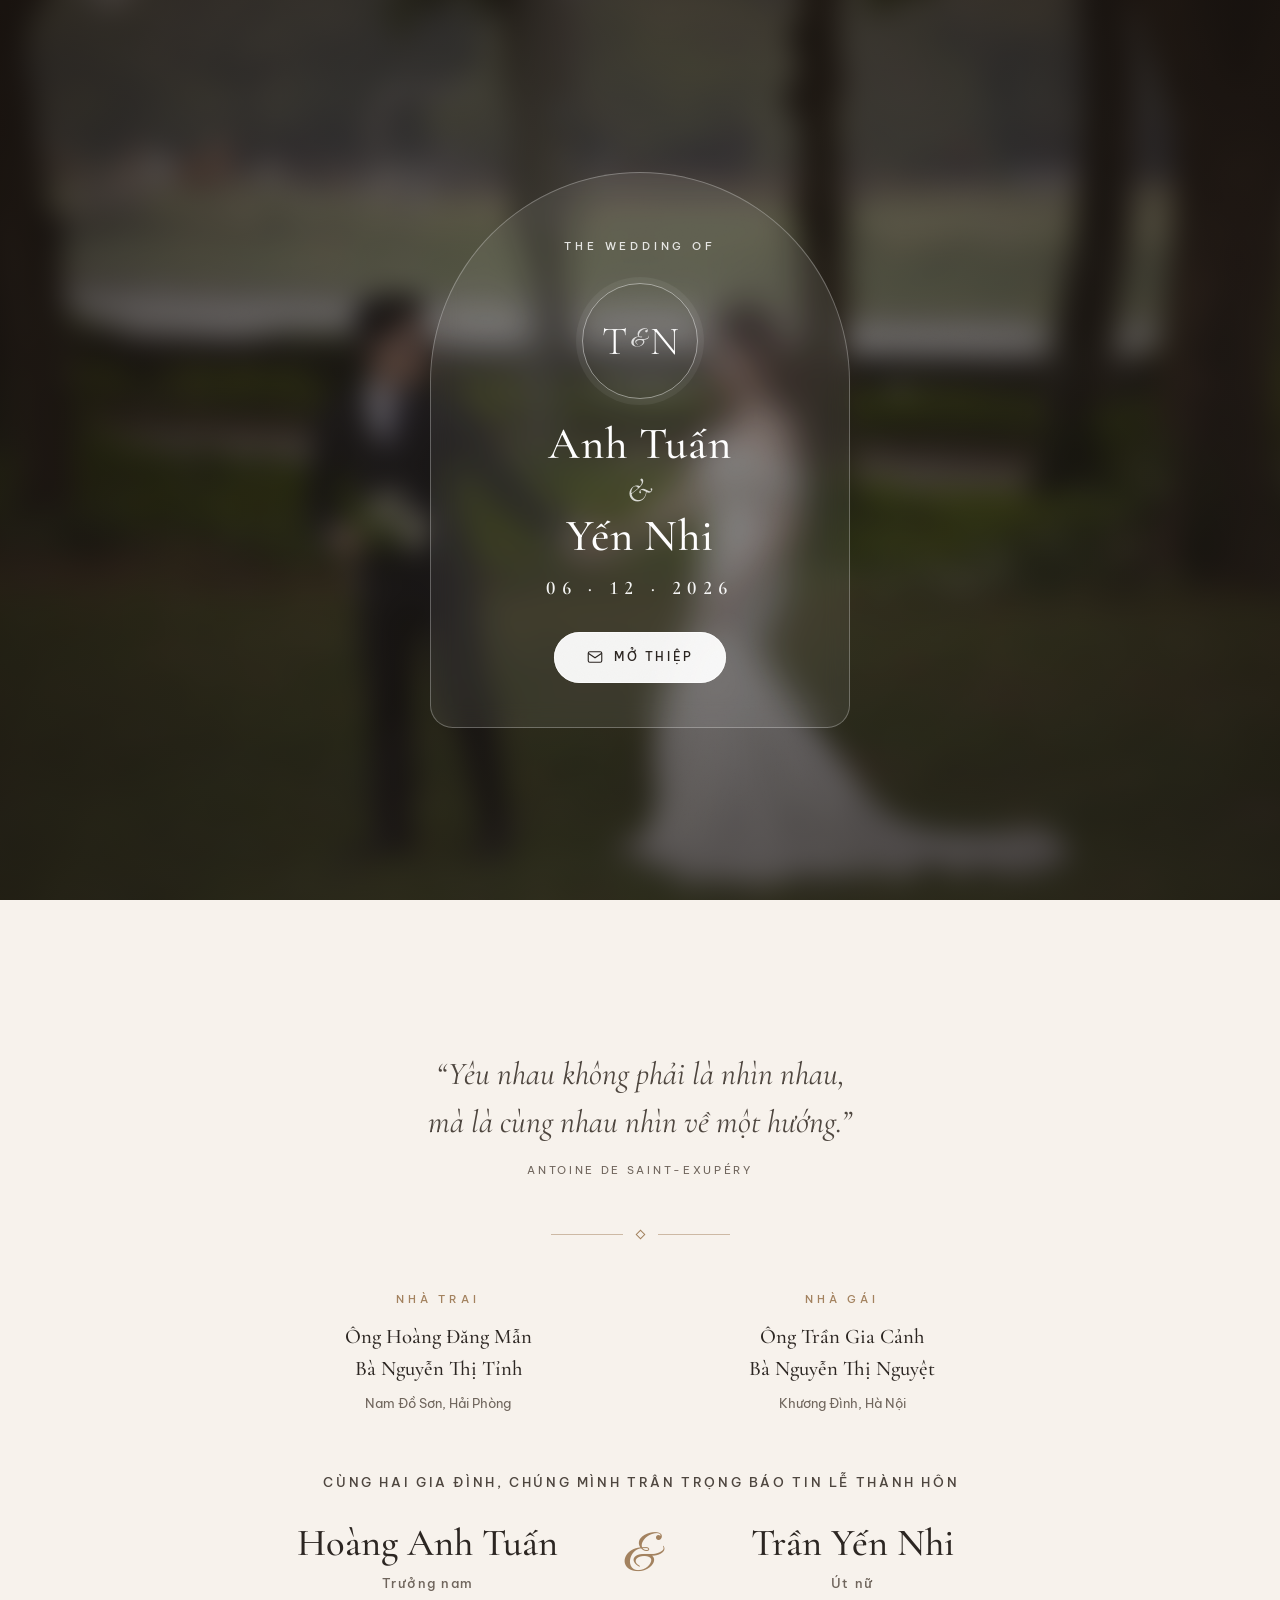
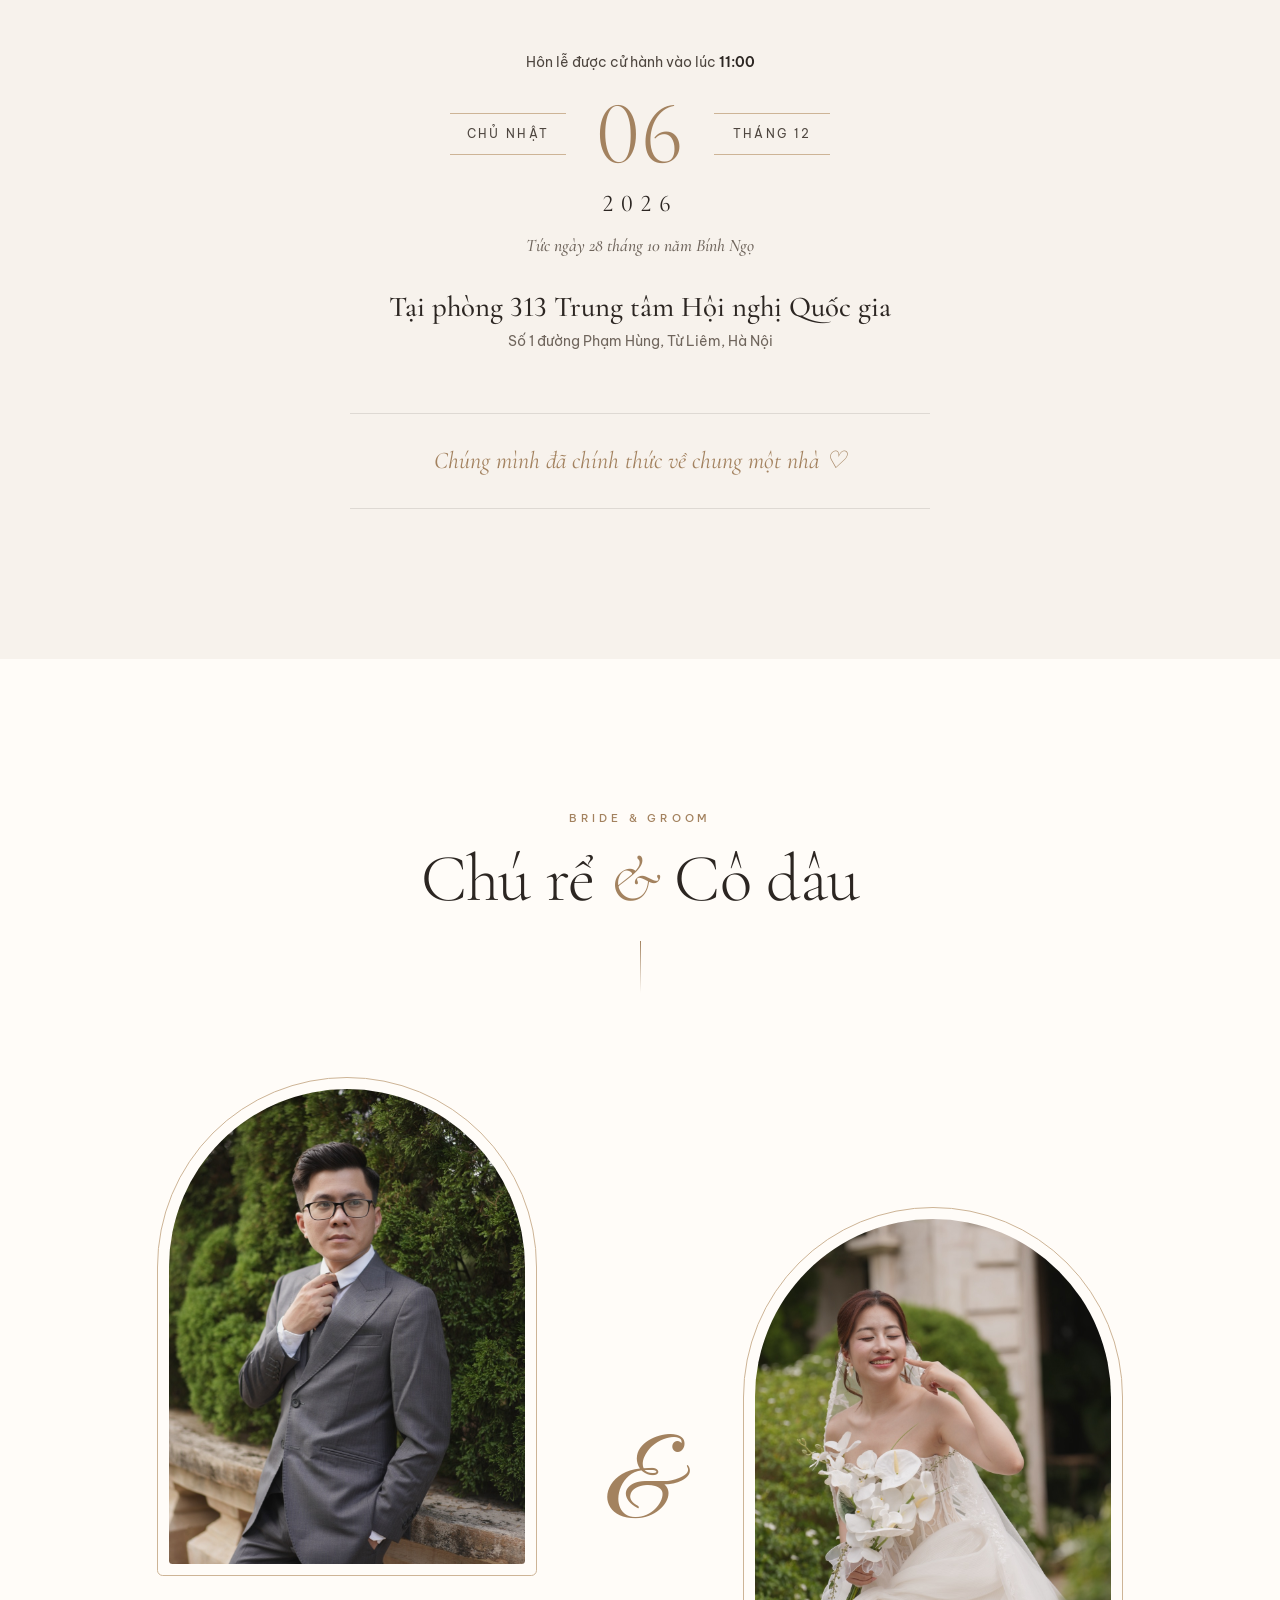
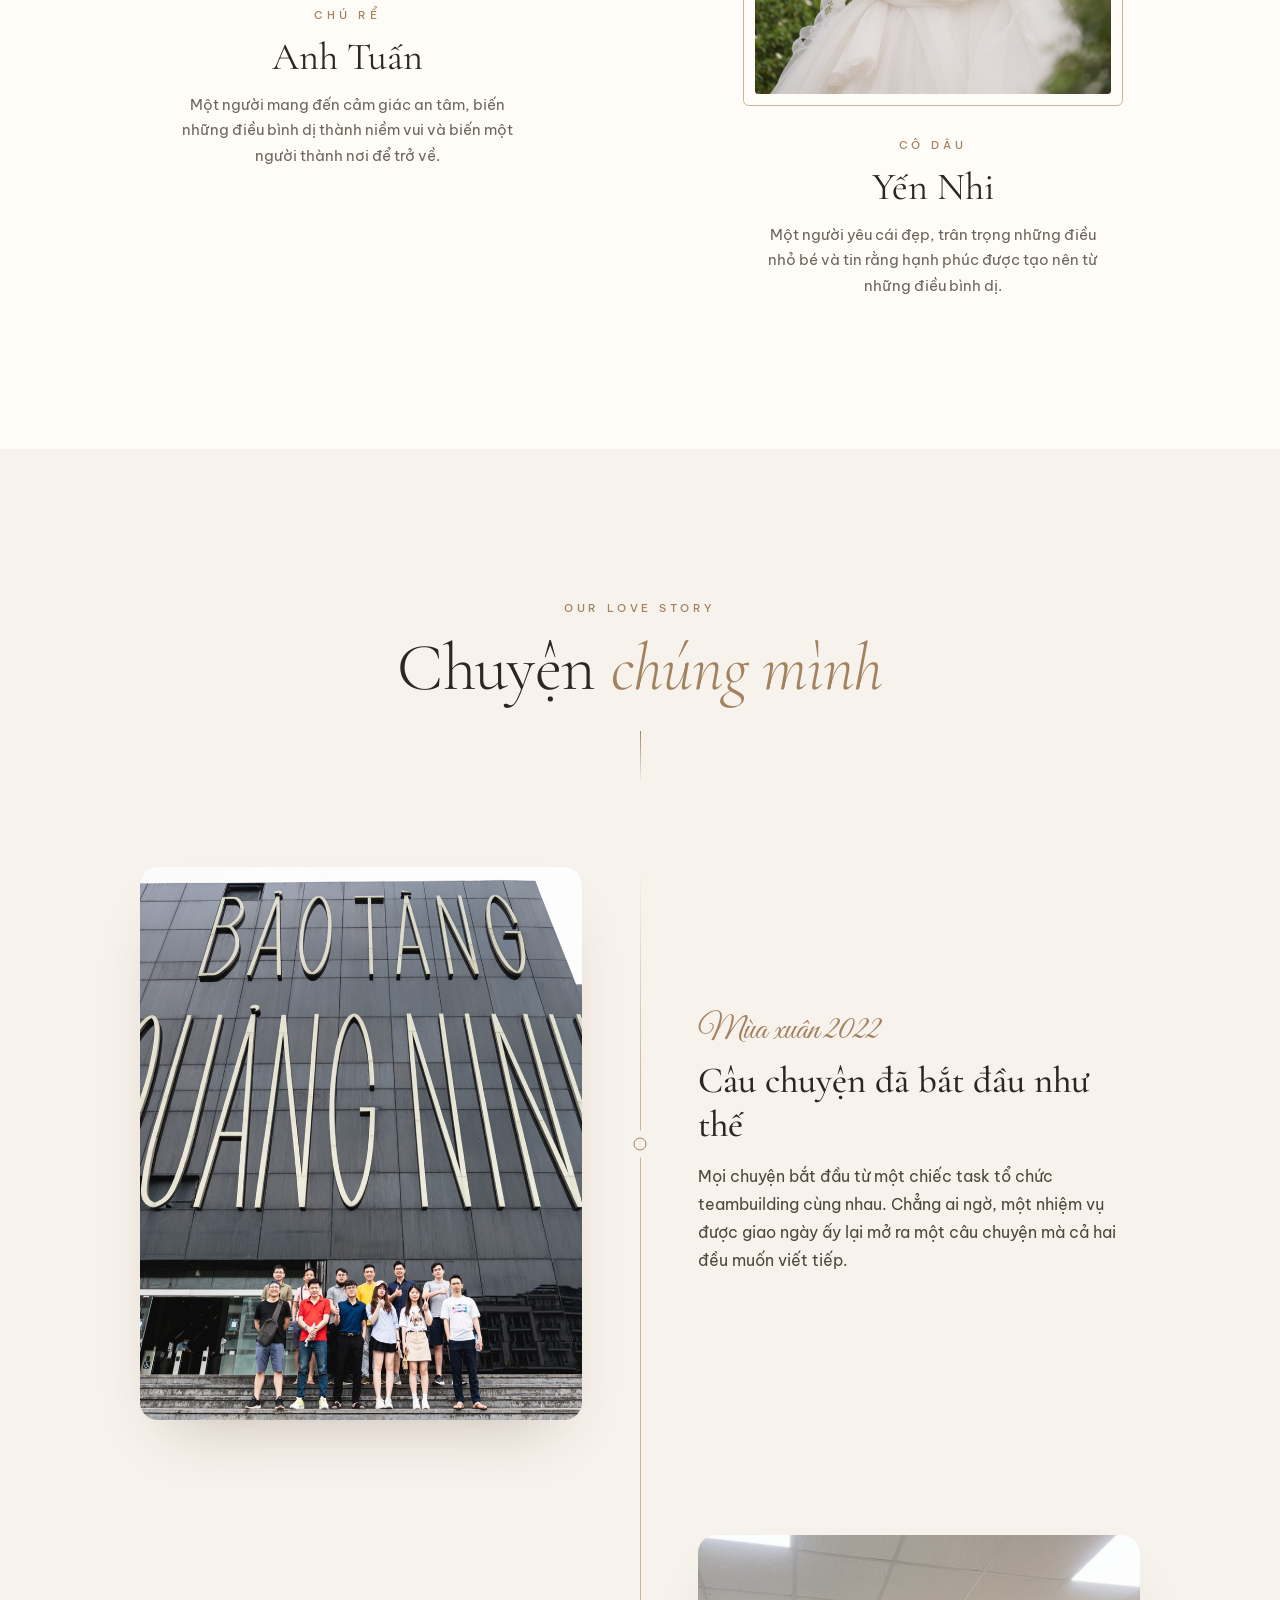
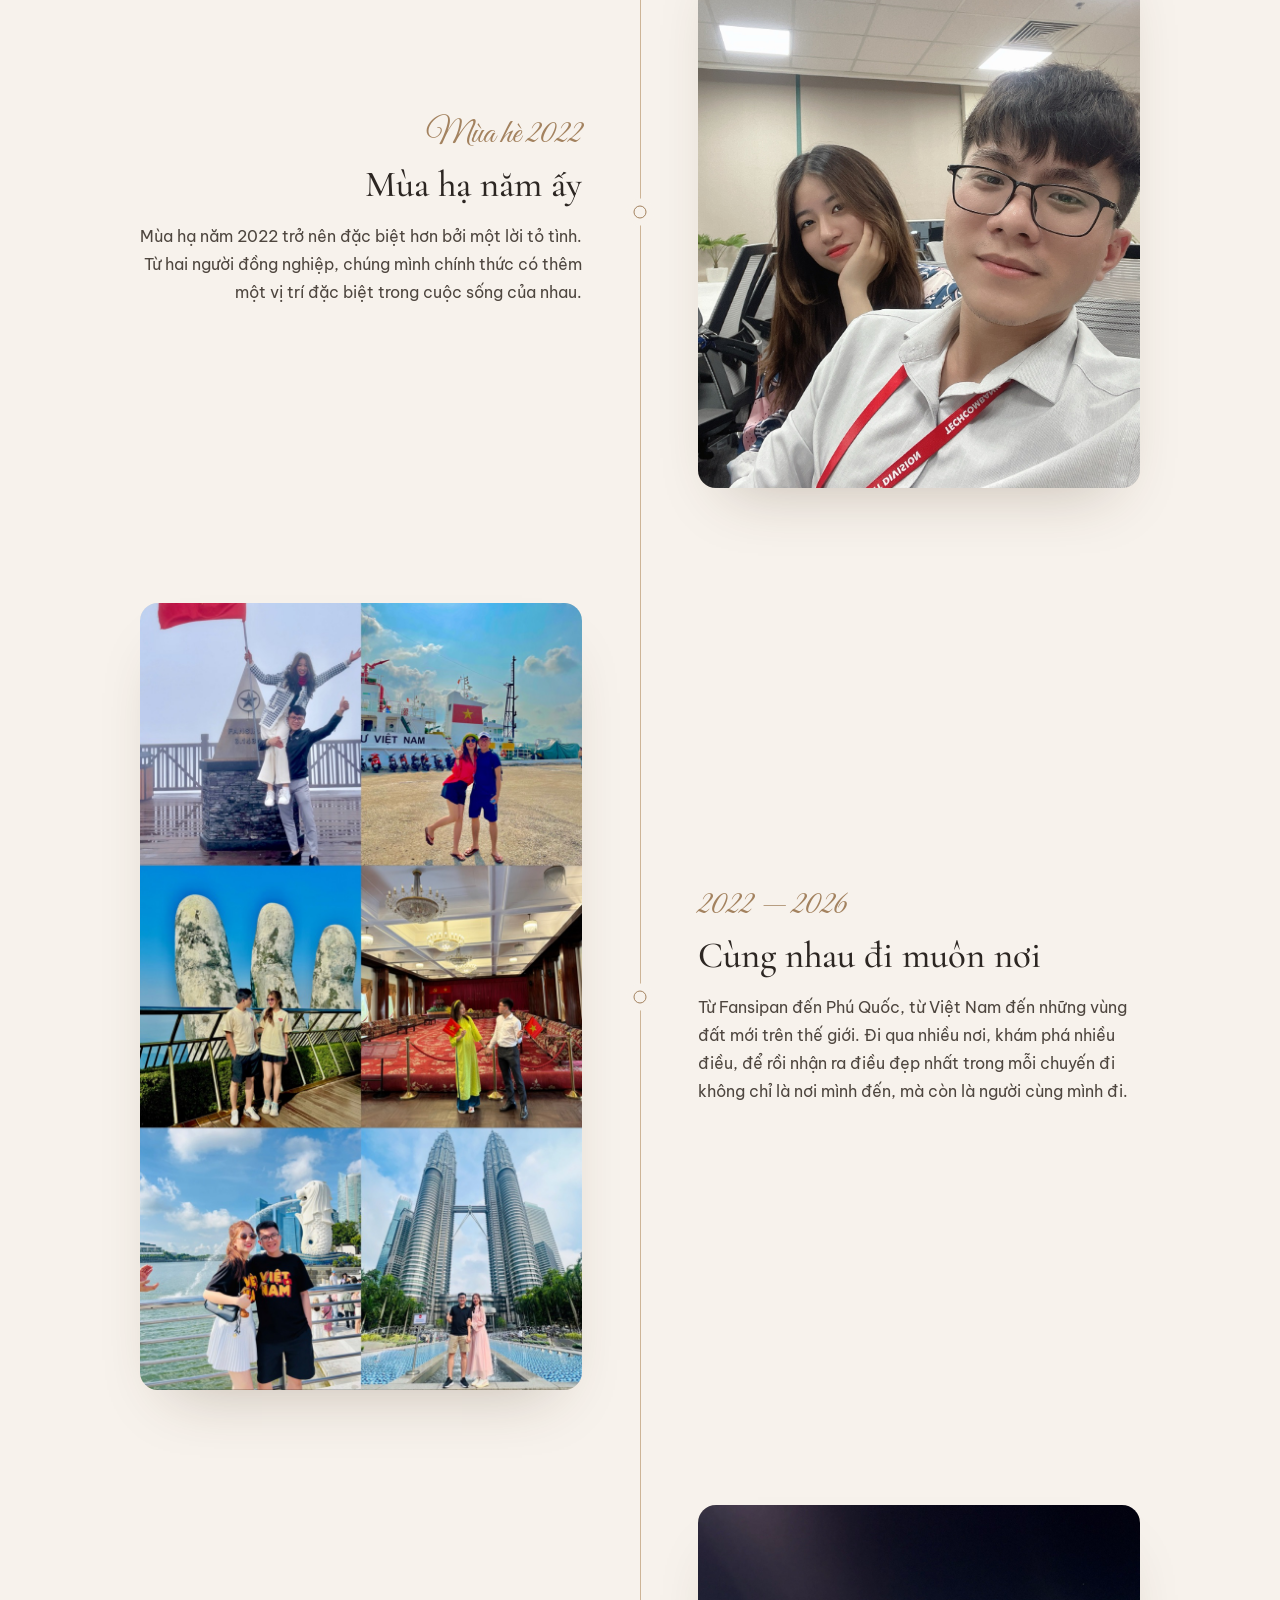
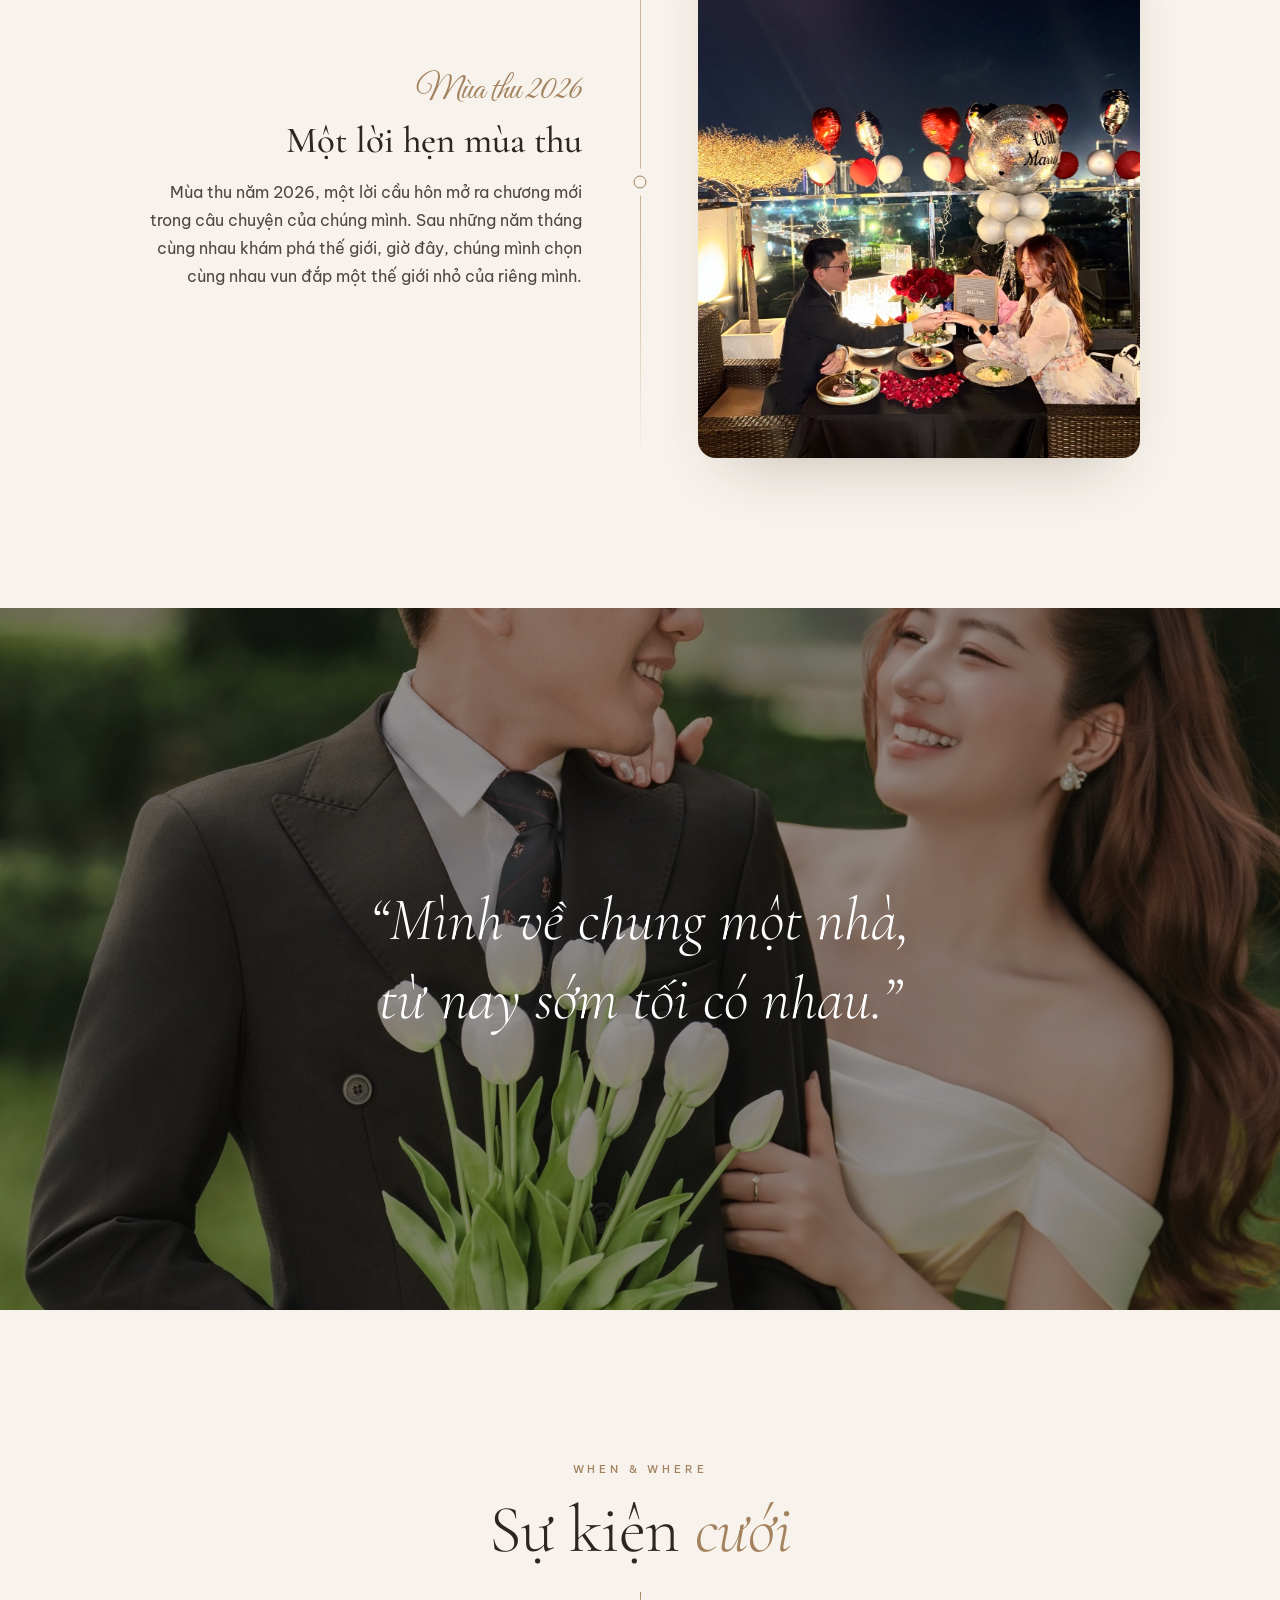
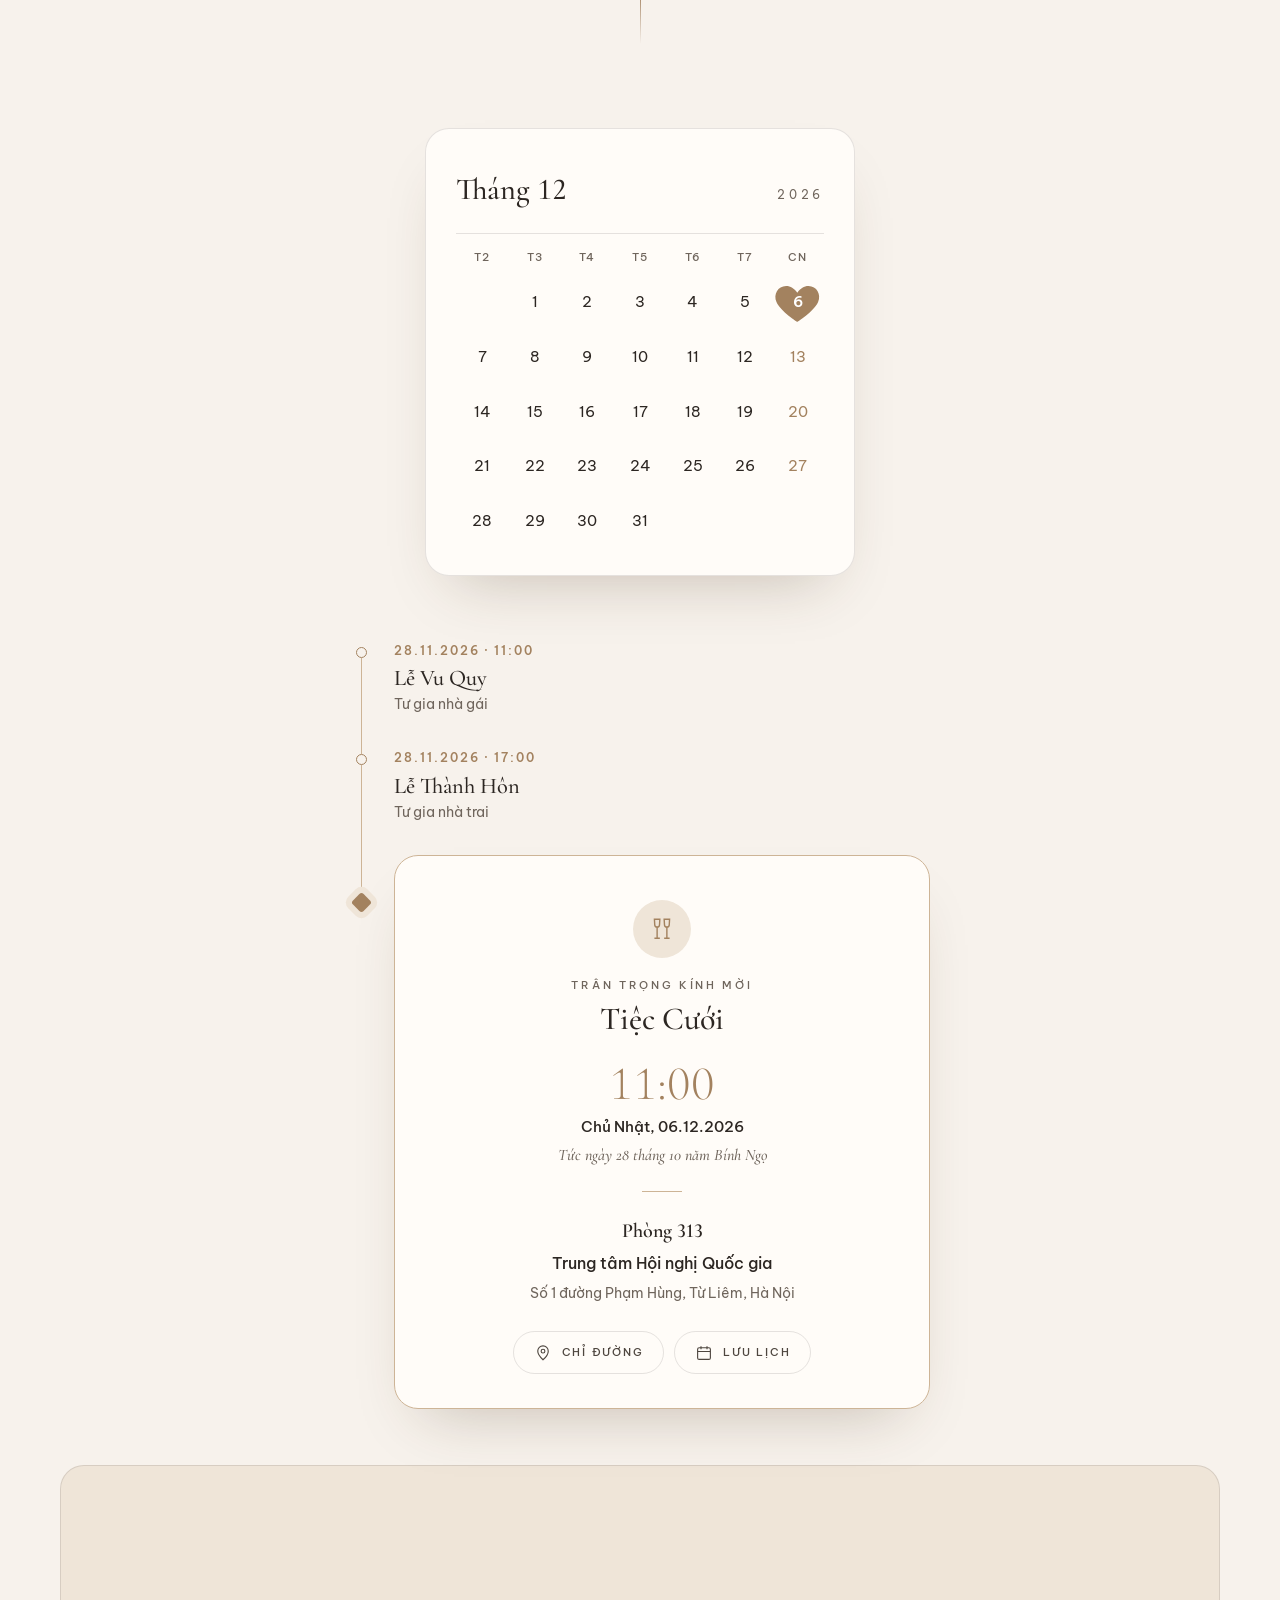
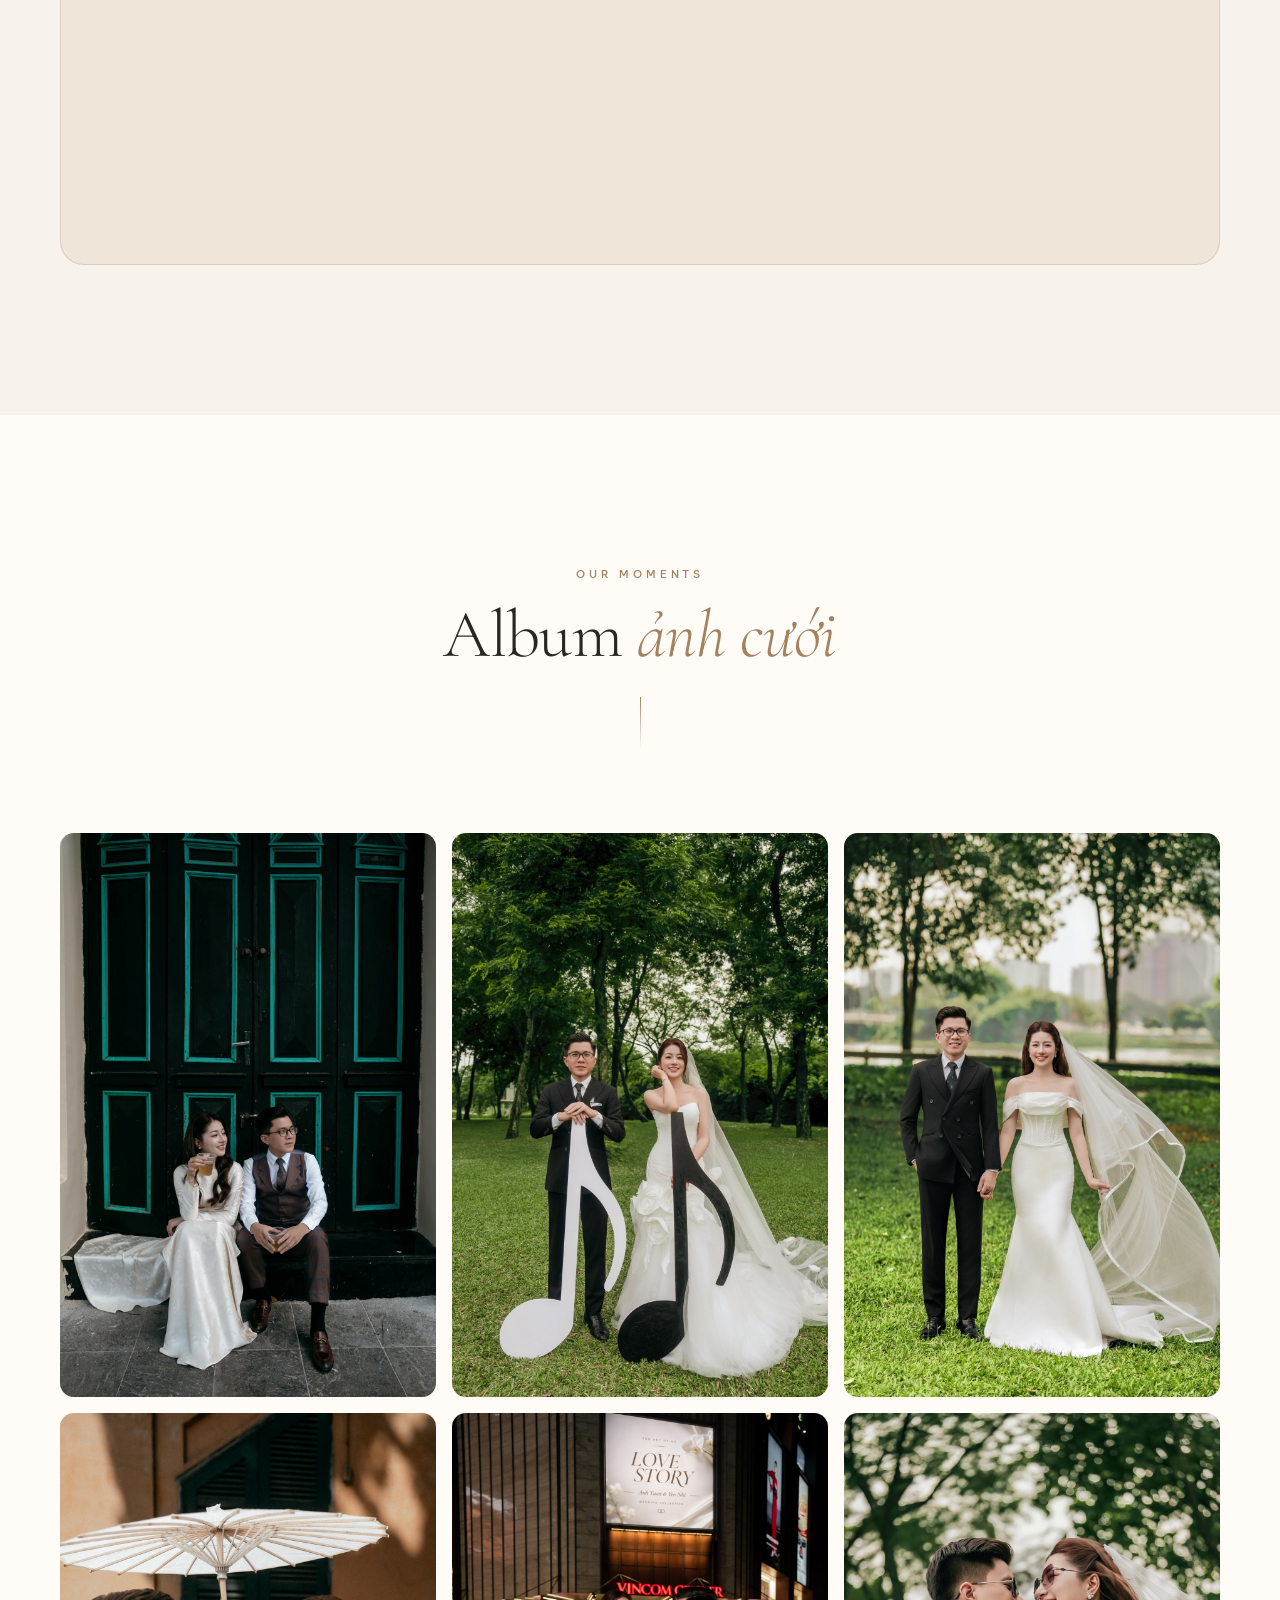
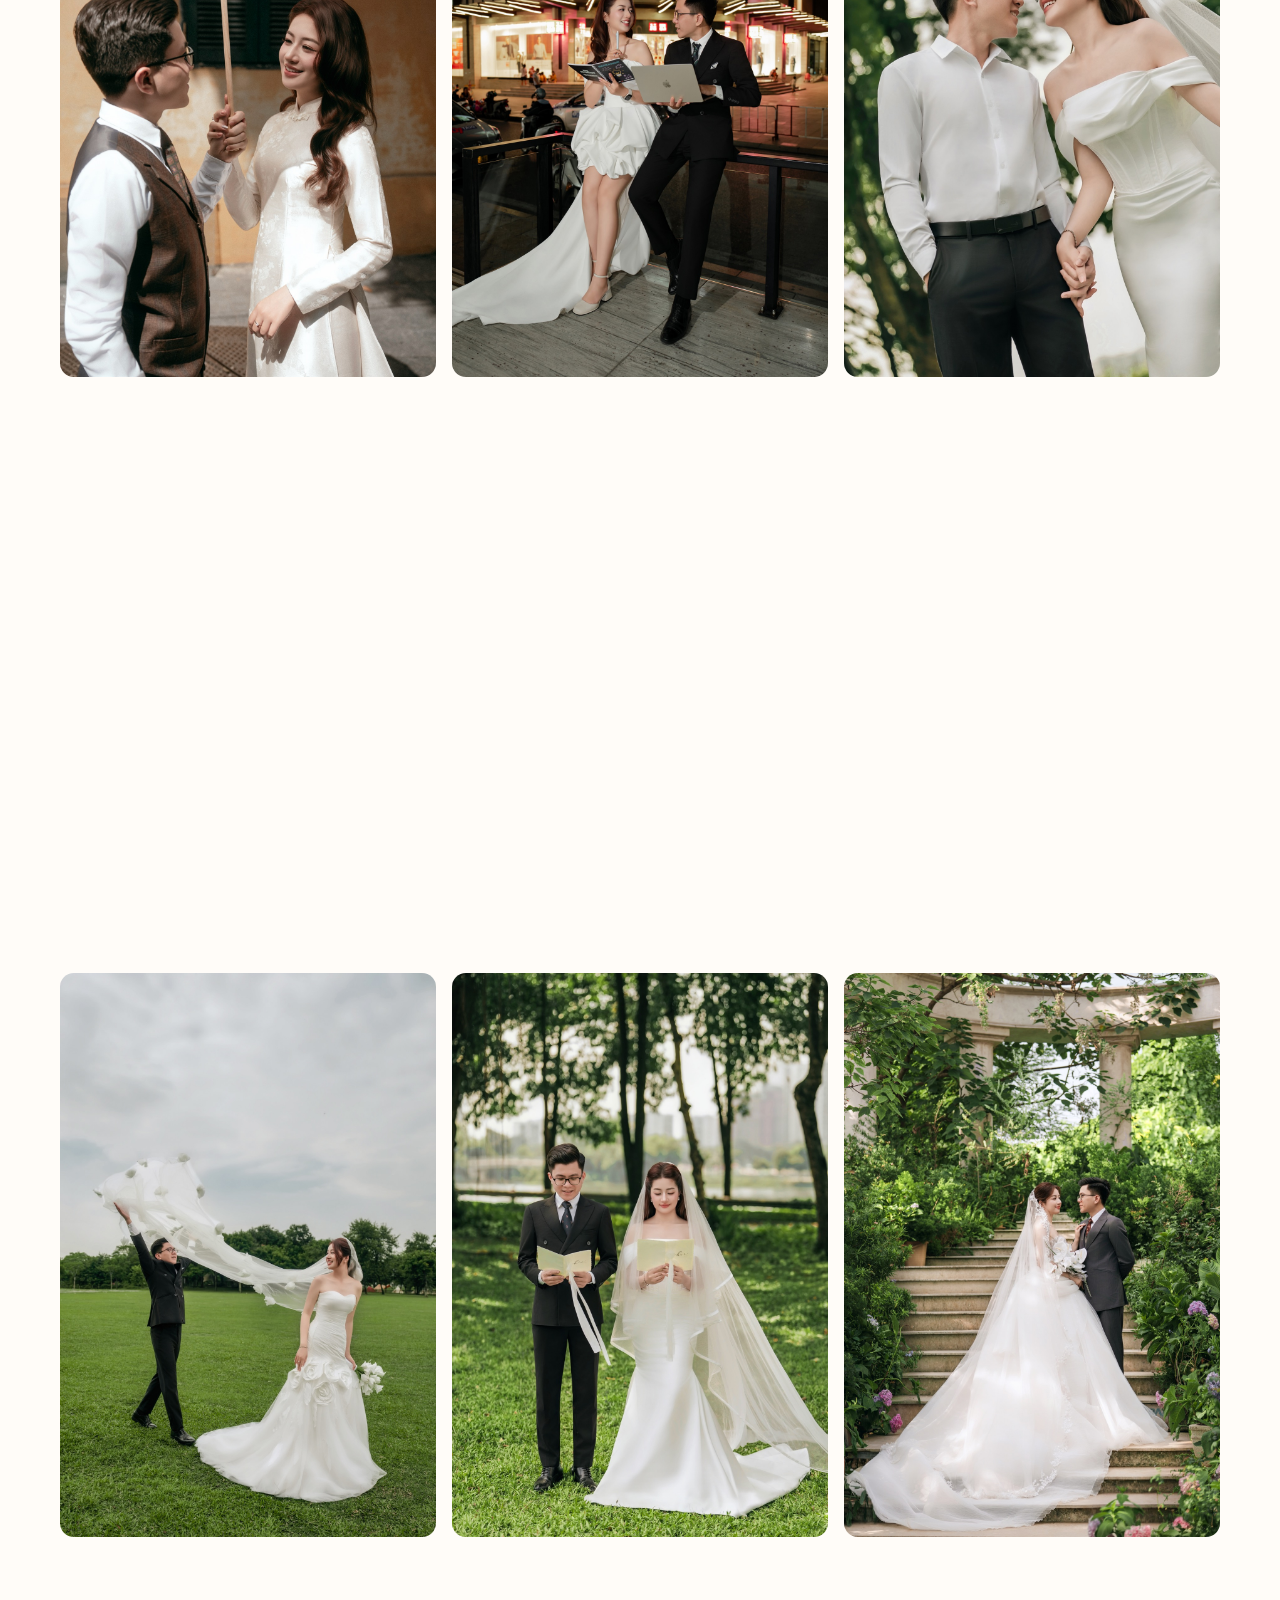
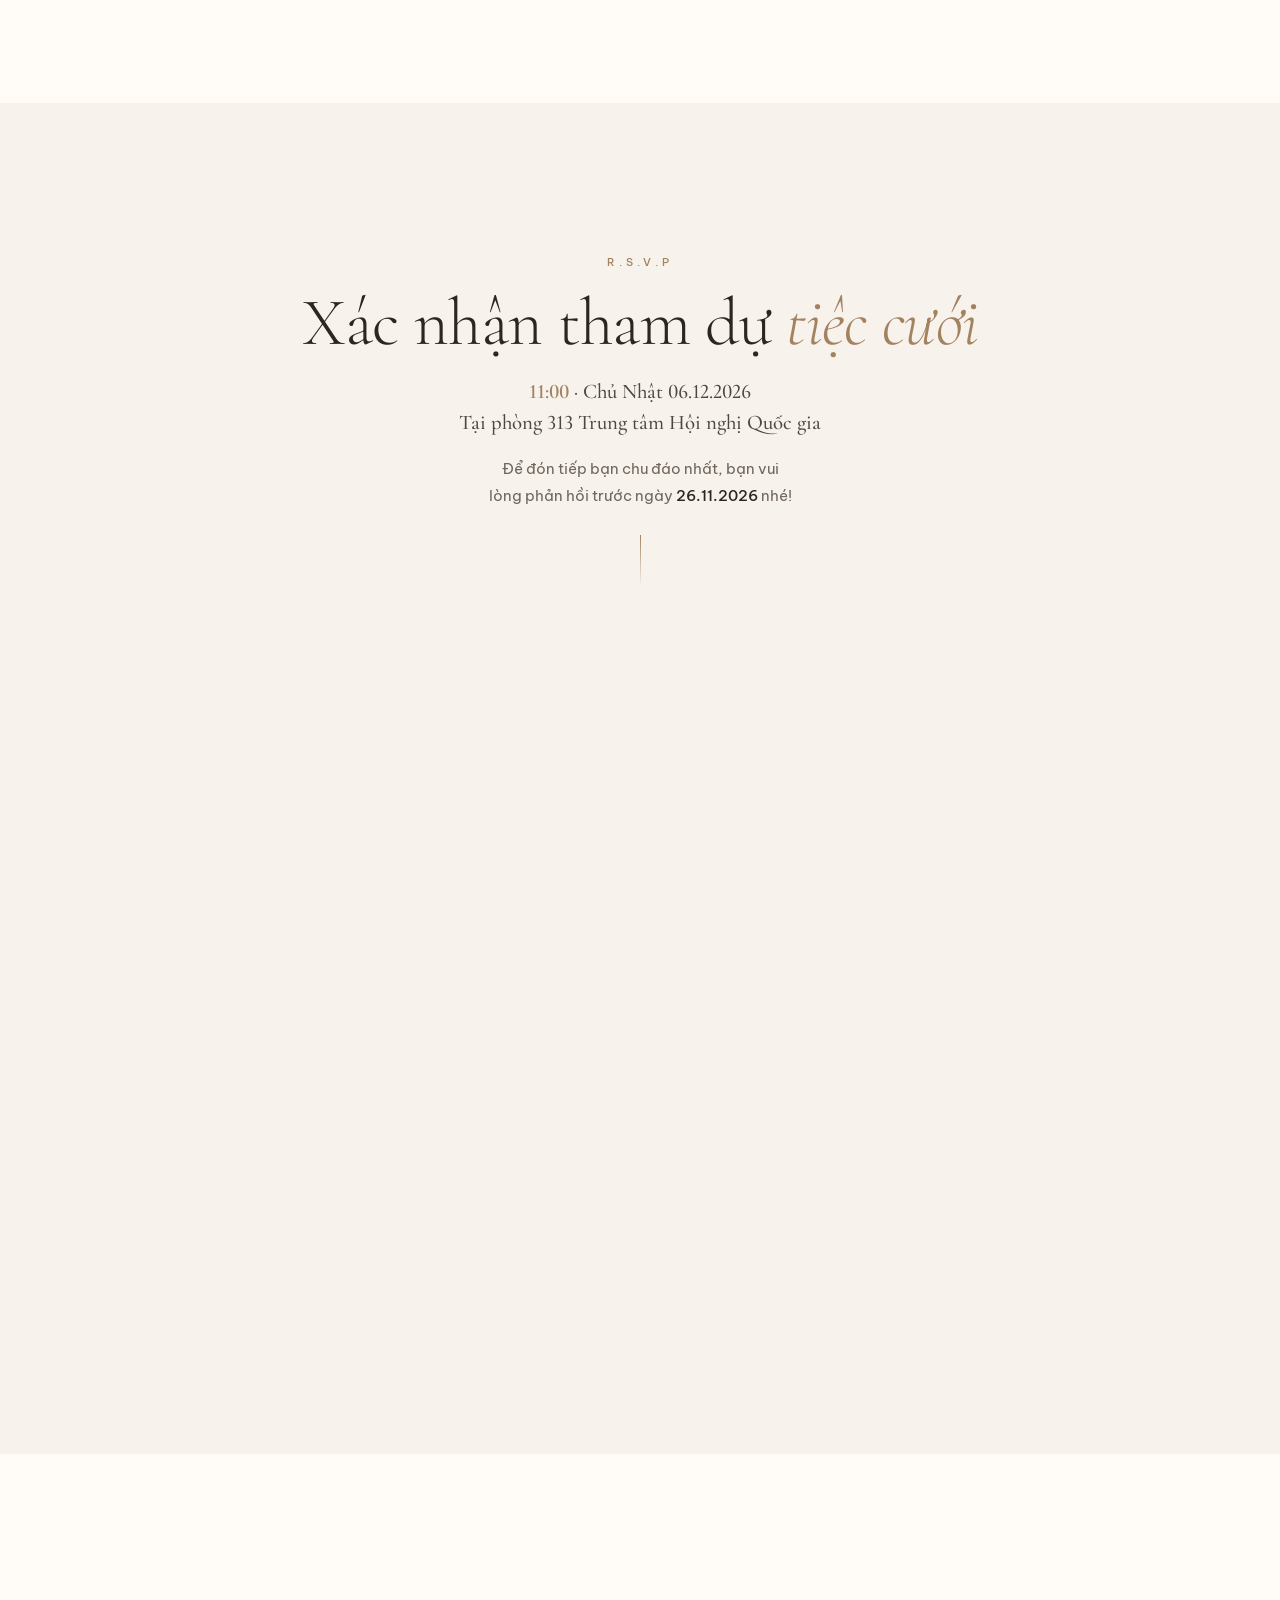
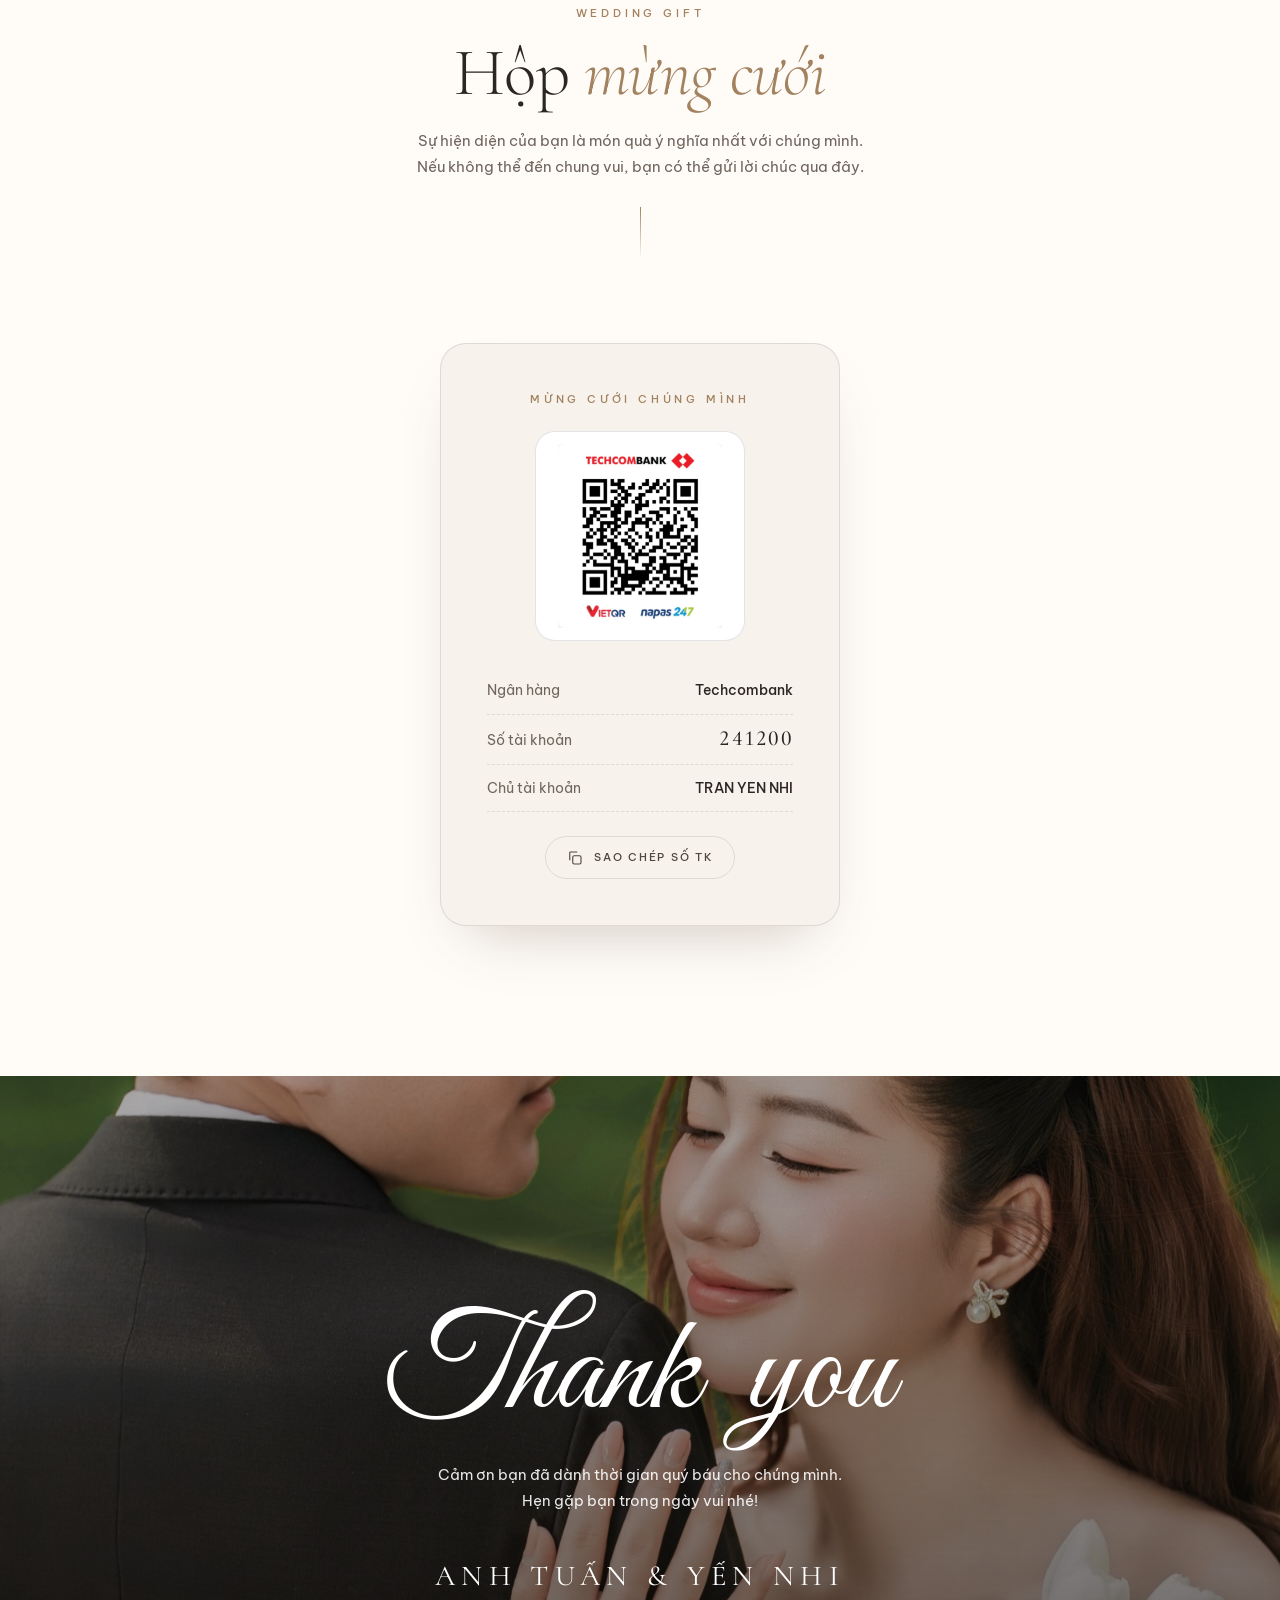
==== commit d783a91f: "copy: RSVP names the ceremony on the thanh-hon link" ====
--- a/index.html
+++ b/index.html
@@ -33,8 +33,8 @@
   <link rel="preconnect" href="https://fonts.googleapis.com" />
   <link rel="preconnect" href="https://fonts.gstatic.com" crossorigin />
   <link href="https://fonts.googleapis.com/css2?family=Be+Vietnam+Pro:wght@300;400;500;600&family=Cormorant+Garamond:ital,wght@0,300;0,400;0,500;0,600;1,300;1,400;1,500&family=Great+Vibes&display=swap" rel="stylesheet" />
-  <!-- ?v=13: đổi số này mỗi khi sửa CSS/JS để trình duyệt khách không dùng bản cũ trong cache -->
-  <link rel="stylesheet" href="css/style.css?v=13" />
+  <!-- ?v=14: đổi số này mỗi khi sửa CSS/JS để trình duyệt khách không dùng bản cũ trong cache -->
+  <link rel="stylesheet" href="css/style.css?v=14" />
 </head>
 
 <body class="is-locked">
@@ -388,7 +388,7 @@
       <div class="container">
         <header class="sec-head reveal">
           <p class="eyebrow">R.S.V.P</p>
-          <h2 class="sec-title">Xác nhận tham dự <em class="nowrap">tiệc cưới</em></h2>
+          <h2 class="sec-title">Xác nhận tham dự <em class="nowrap" data-cfg="rsvpEvent">tiệc cưới</em></h2>
           <!-- Giờ, ngày lấy từ config.js → date; địa điểm lấy từ config.js → venue -->
           <p class="rsvp__event">
             <span><b data-cfg="time"></b> · <span data-cfg="weekday"></span> <span data-cfg="dateShort"></span></span>
@@ -405,7 +405,7 @@
             </label>
 
             <fieldset class="choice">
-              <legend>Bạn sẽ đến dự tiệc cưới chứ?</legend>
+              <legend>Bạn sẽ đến dự <i class="legend__ev" data-cfg="rsvpEvent">tiệc cưới</i> chứ?</legend>
               <div class="choice__opts">
                 <label><input type="radio" name="attend" value="Có" checked /><span>Chắc chắn rồi!</span></label>
                 <label><input type="radio" name="attend" value="Không" /><span>Rất tiếc, mình bận</span></label>
@@ -535,7 +535,7 @@
 
   <div class="toast" id="toast" role="status" aria-live="polite"></div>
 
-  <script src="js/config.js?v=13"></script>
-  <script src="js/main.js?v=13"></script>
+  <script src="js/config.js?v=14"></script>
+  <script src="js/main.js?v=14"></script>
 </body>
 </html>
--- a/css/style.css
+++ b/css/style.css
@@ -1063,6 +1063,7 @@
 .choice__opts { display: grid; grid-template-columns: 1fr 1fr; gap: 10px; margin-top: 4px; }
 .choice label { position: relative; cursor: pointer; }
 .choice input { position: absolute; opacity: 0; pointer-events: none; }
+.legend__ev { font-style: normal; }
 .choice span {
   display: block;
   padding: 12px 10px;
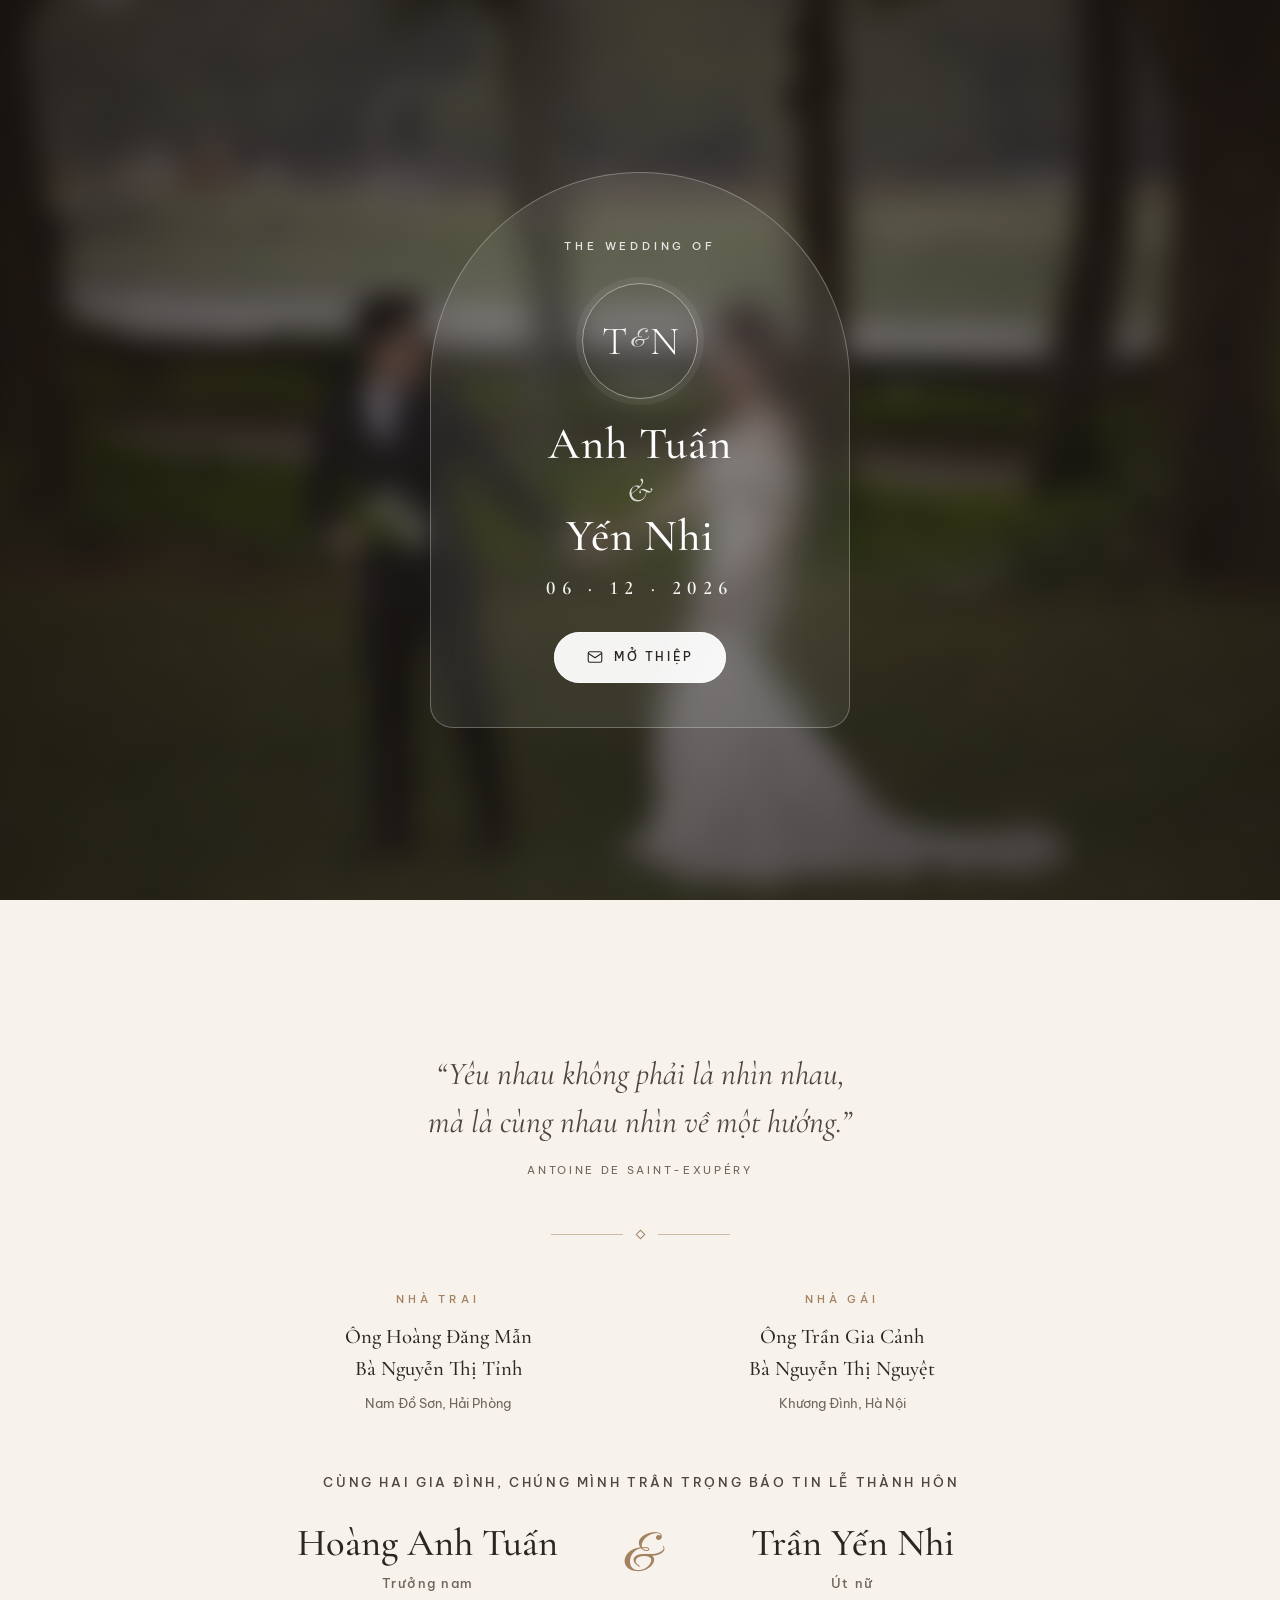
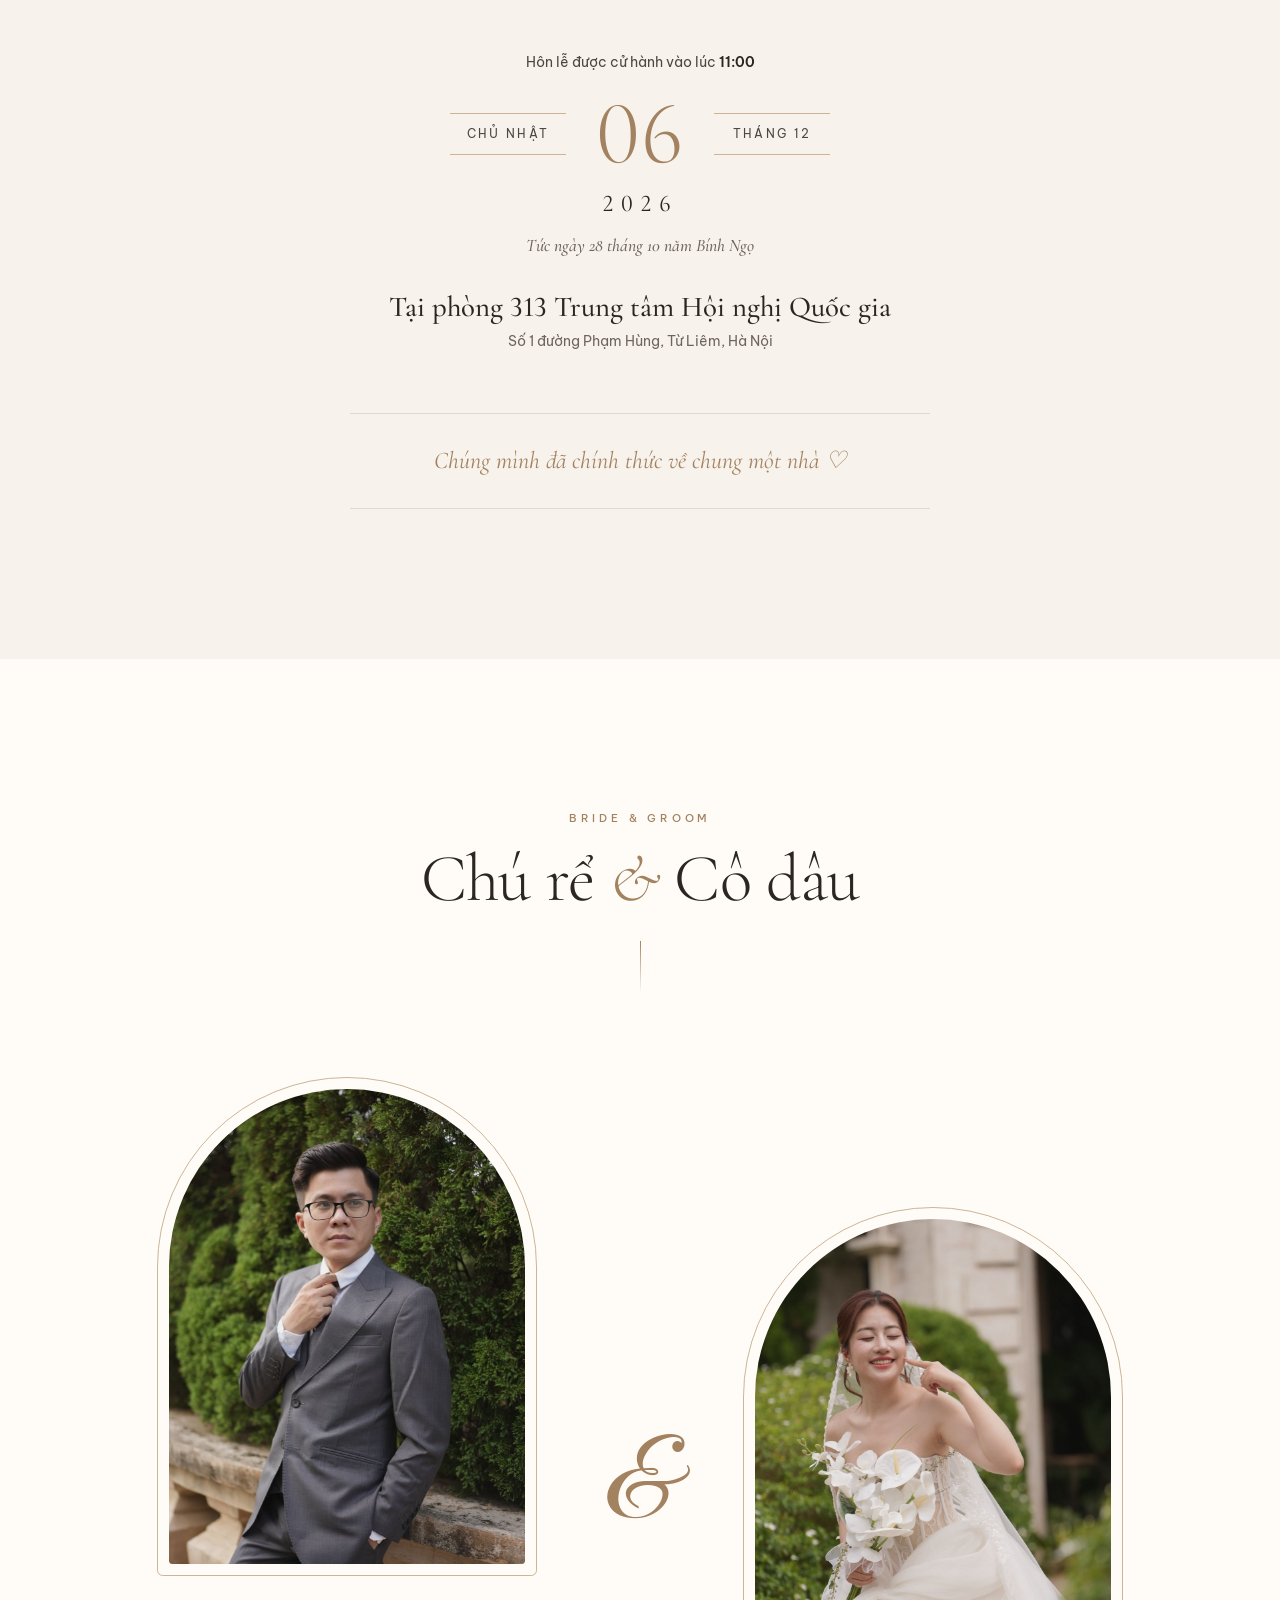
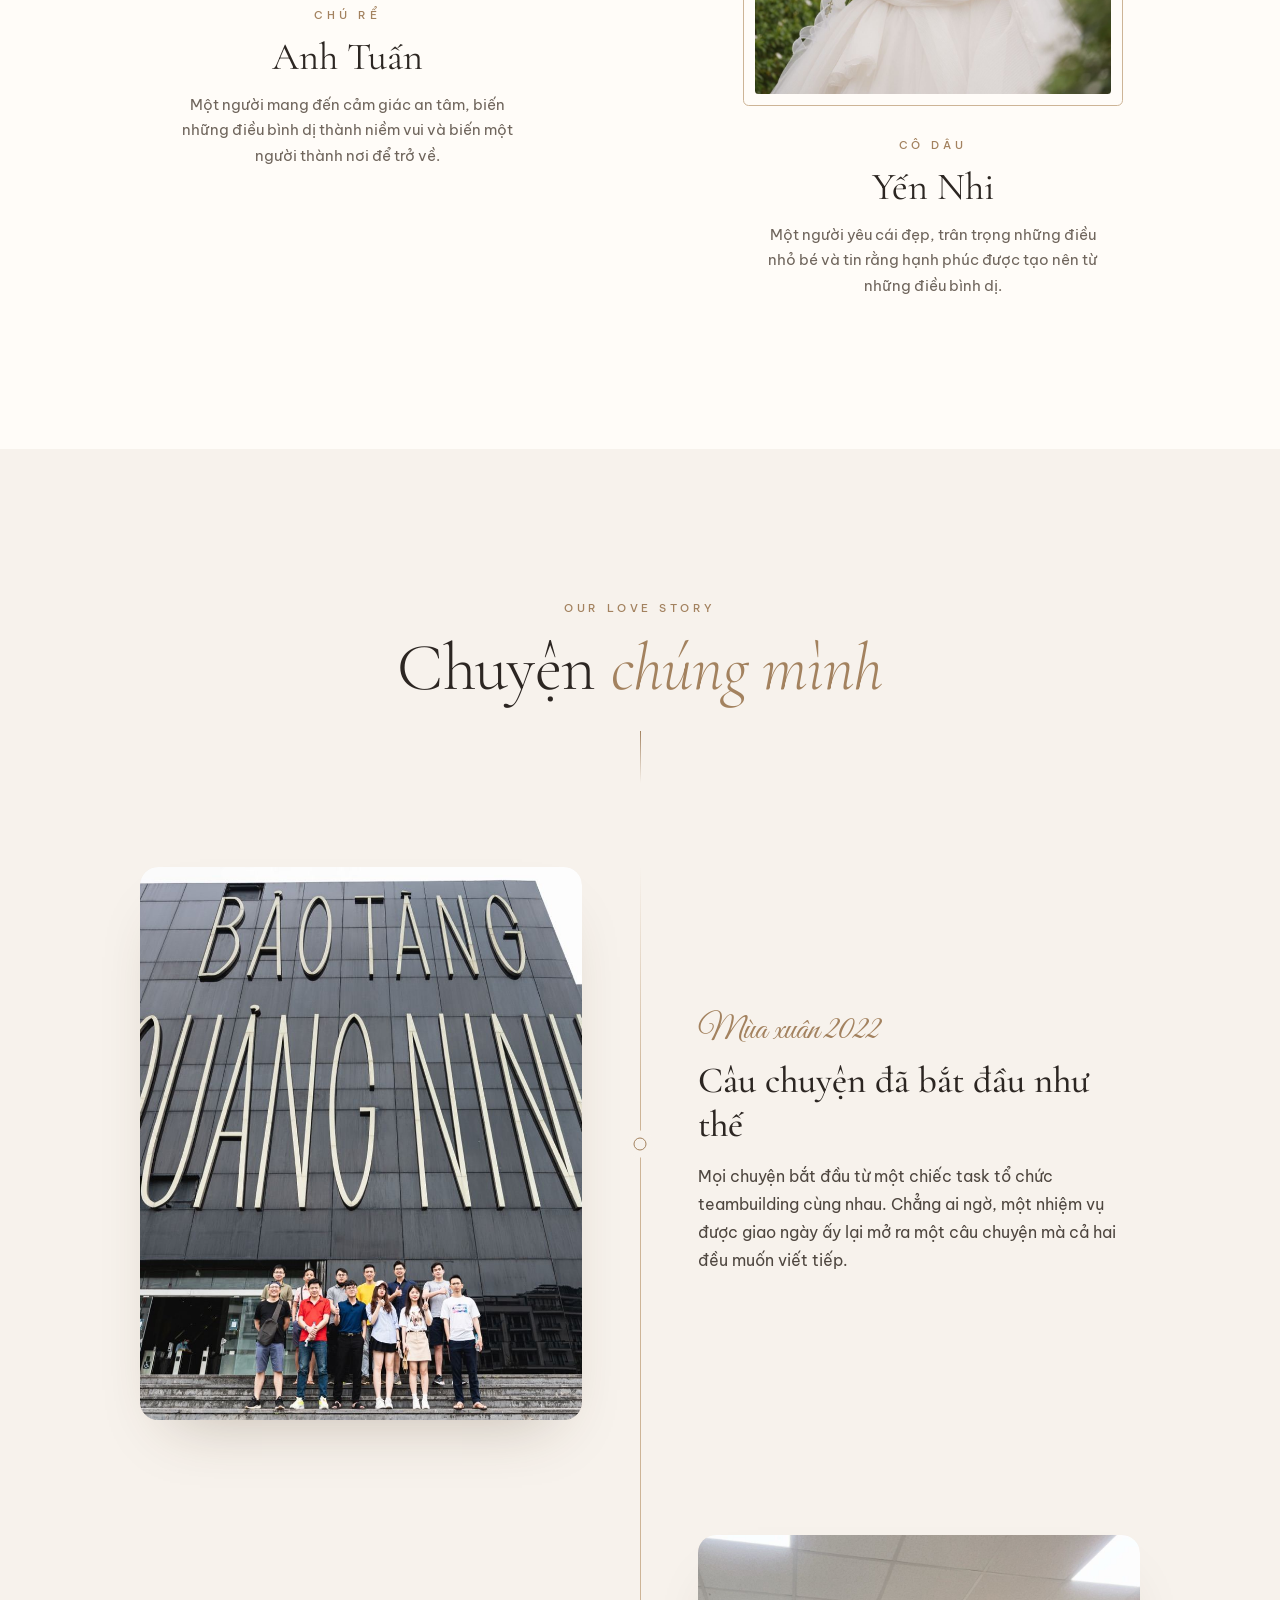
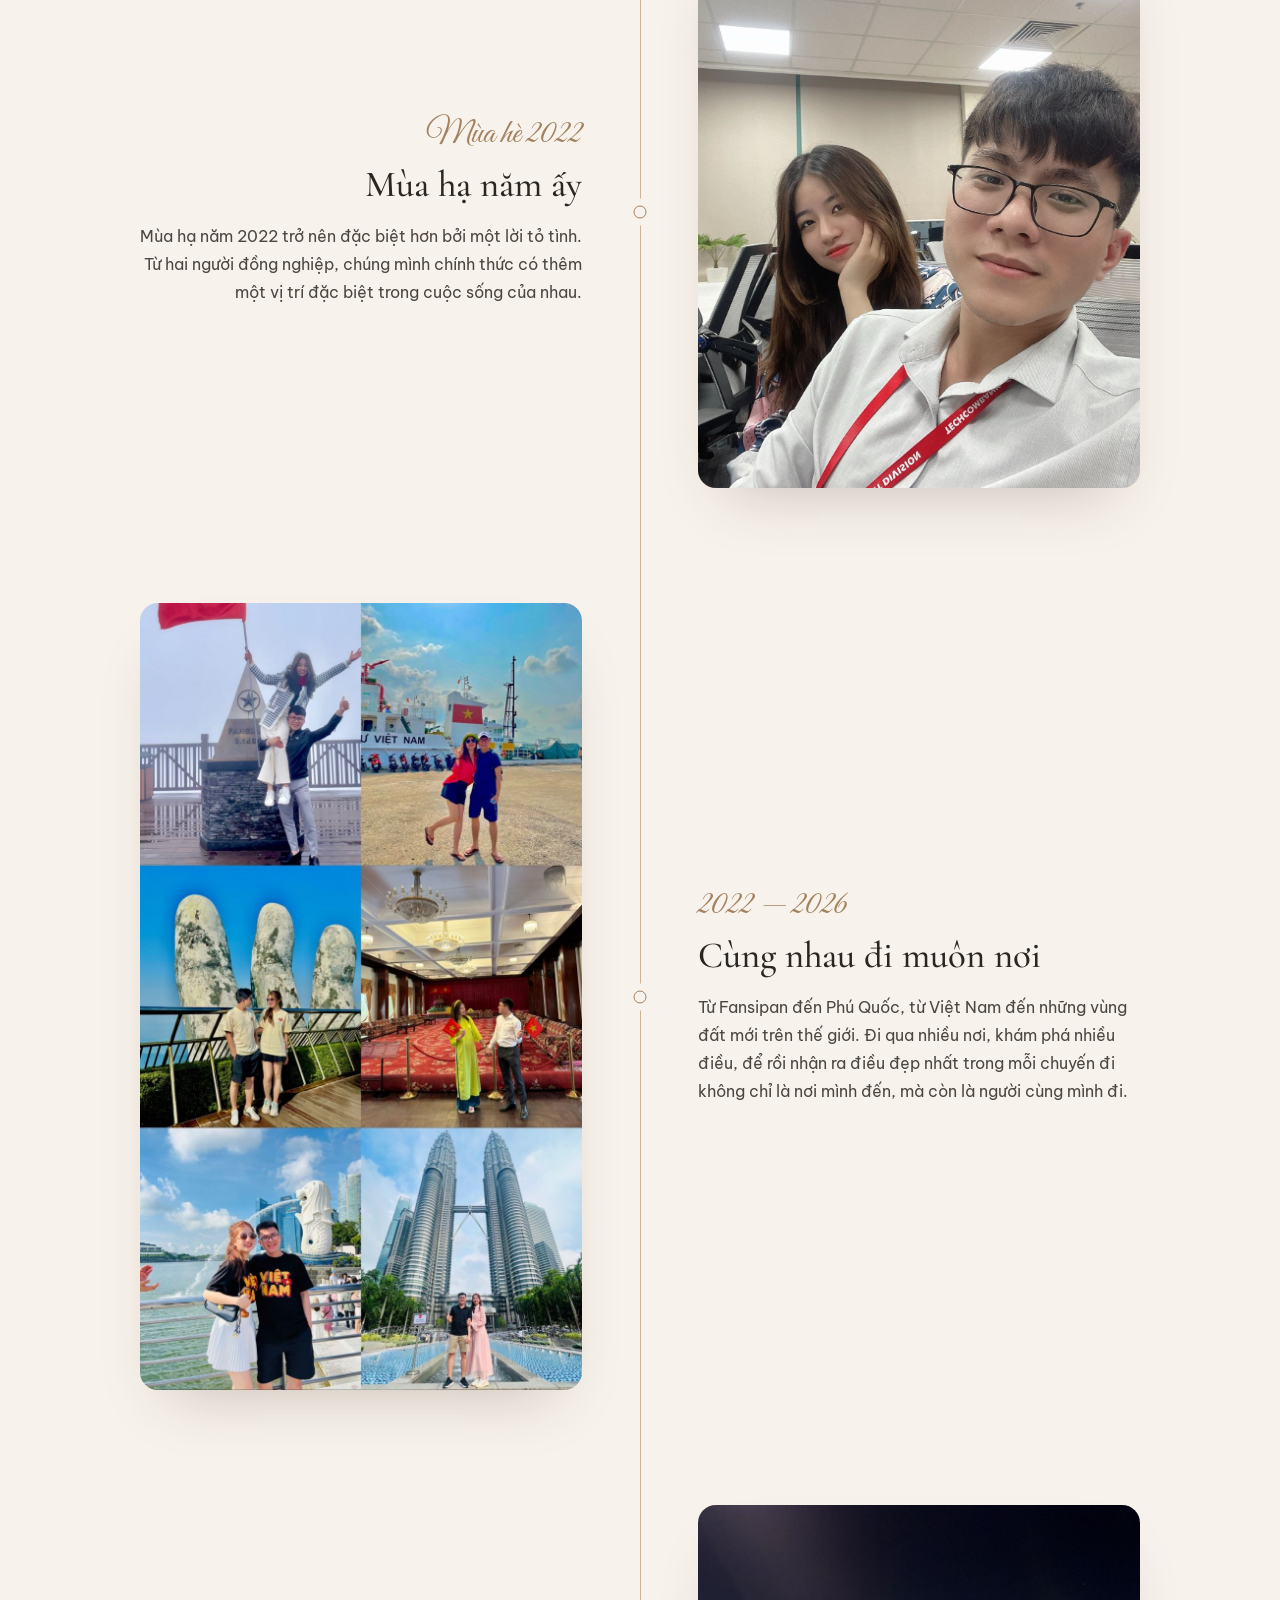
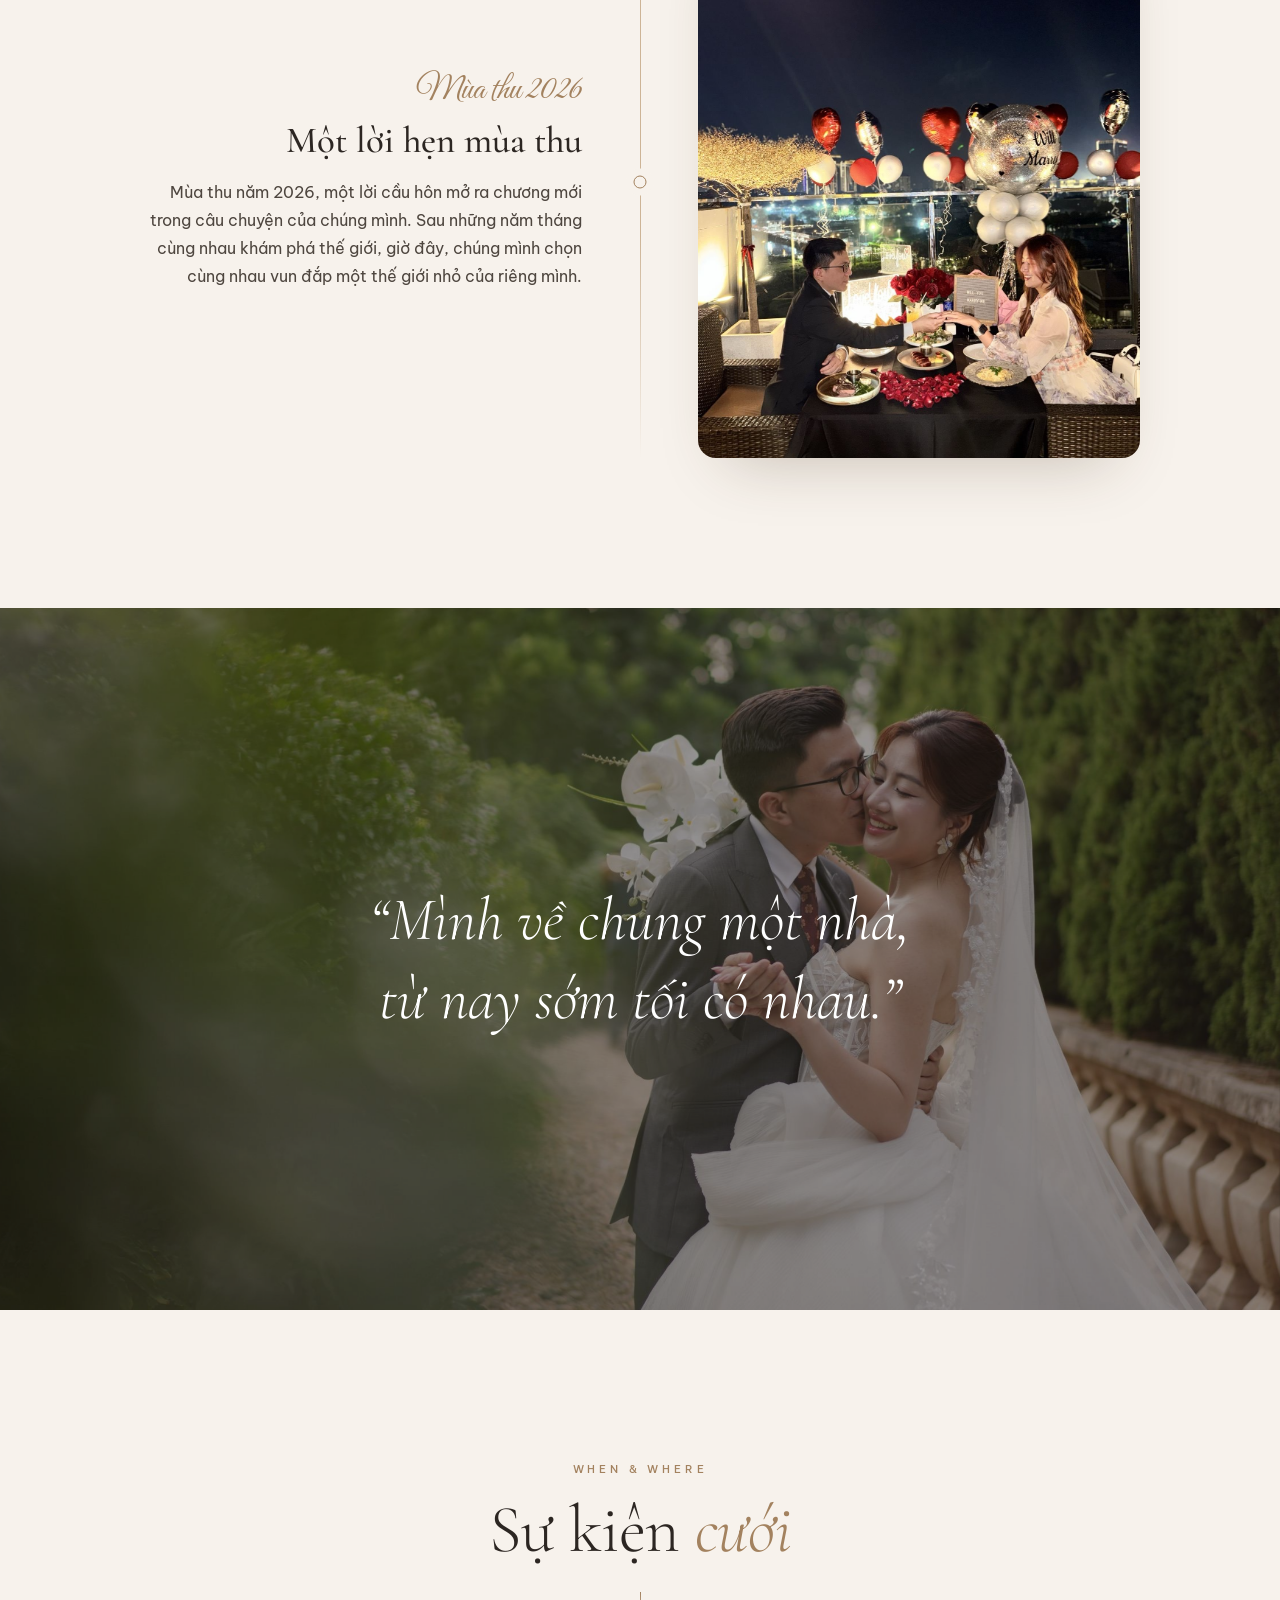
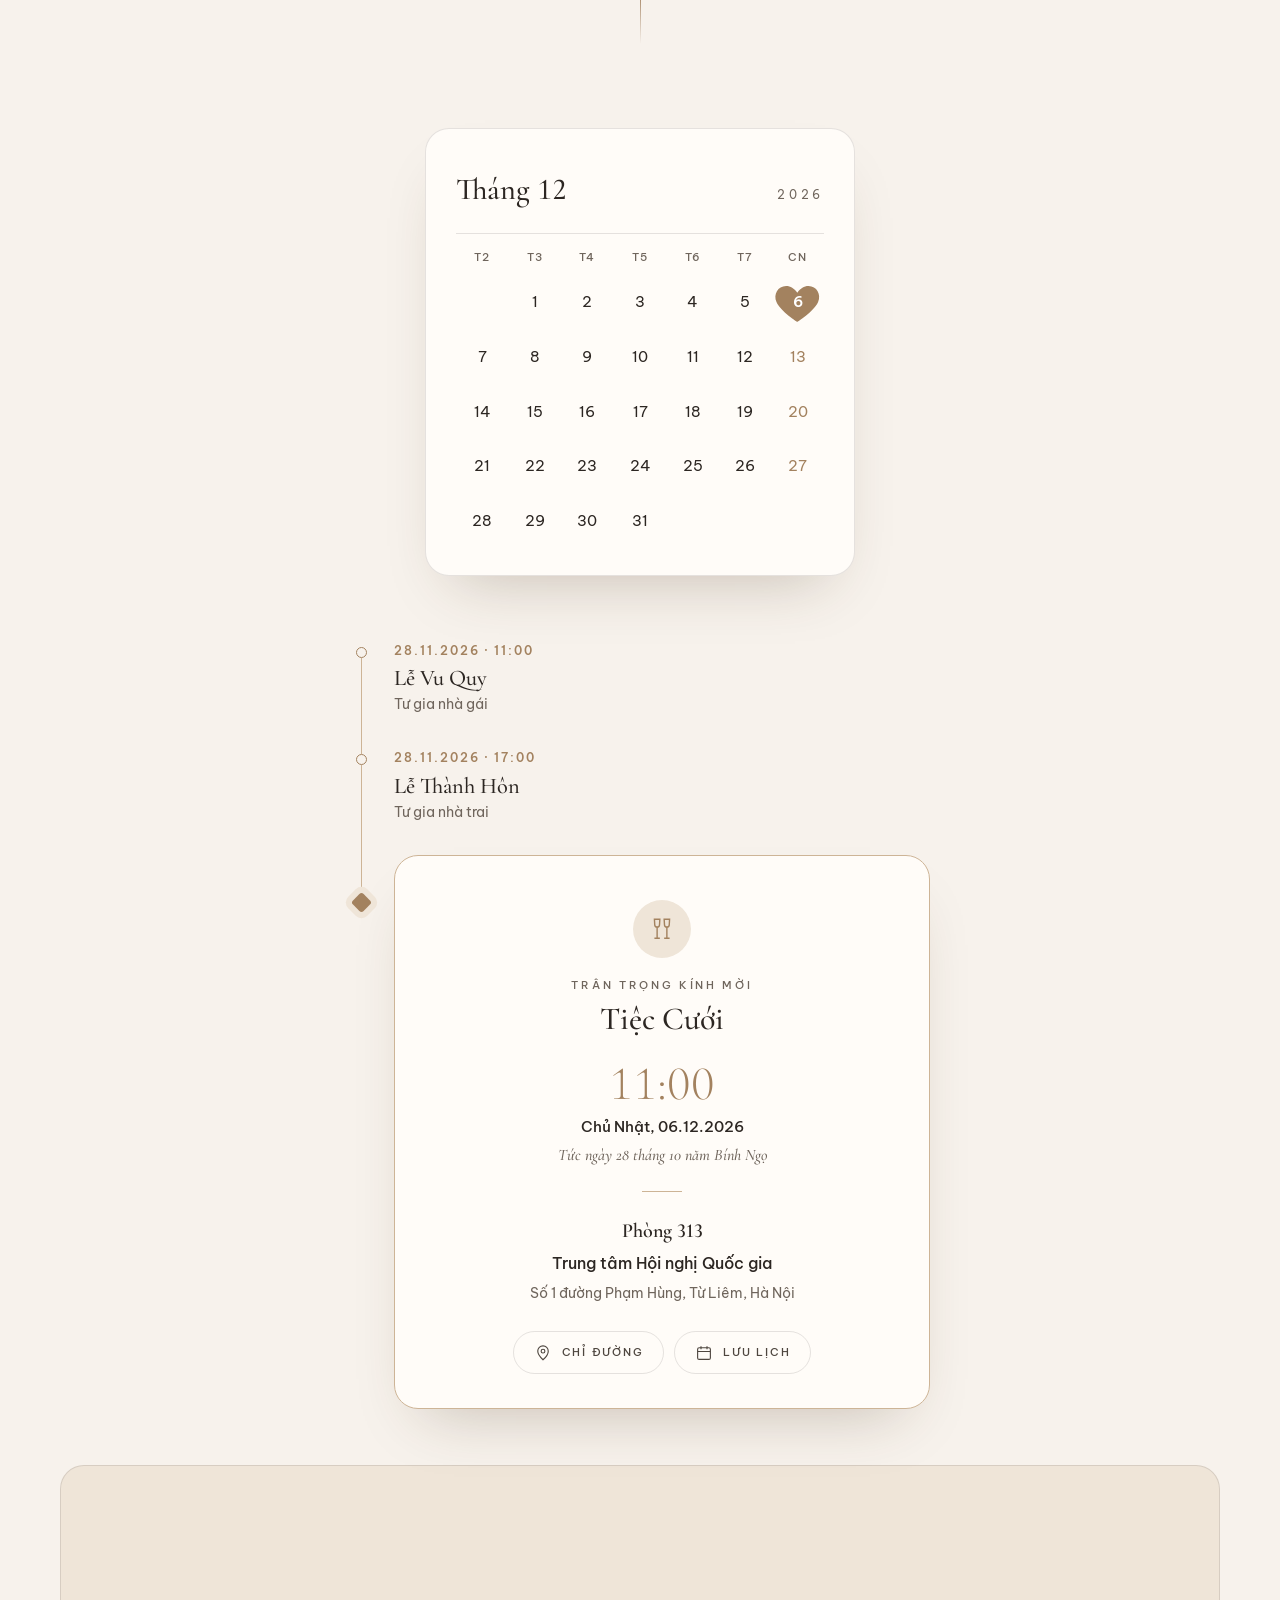
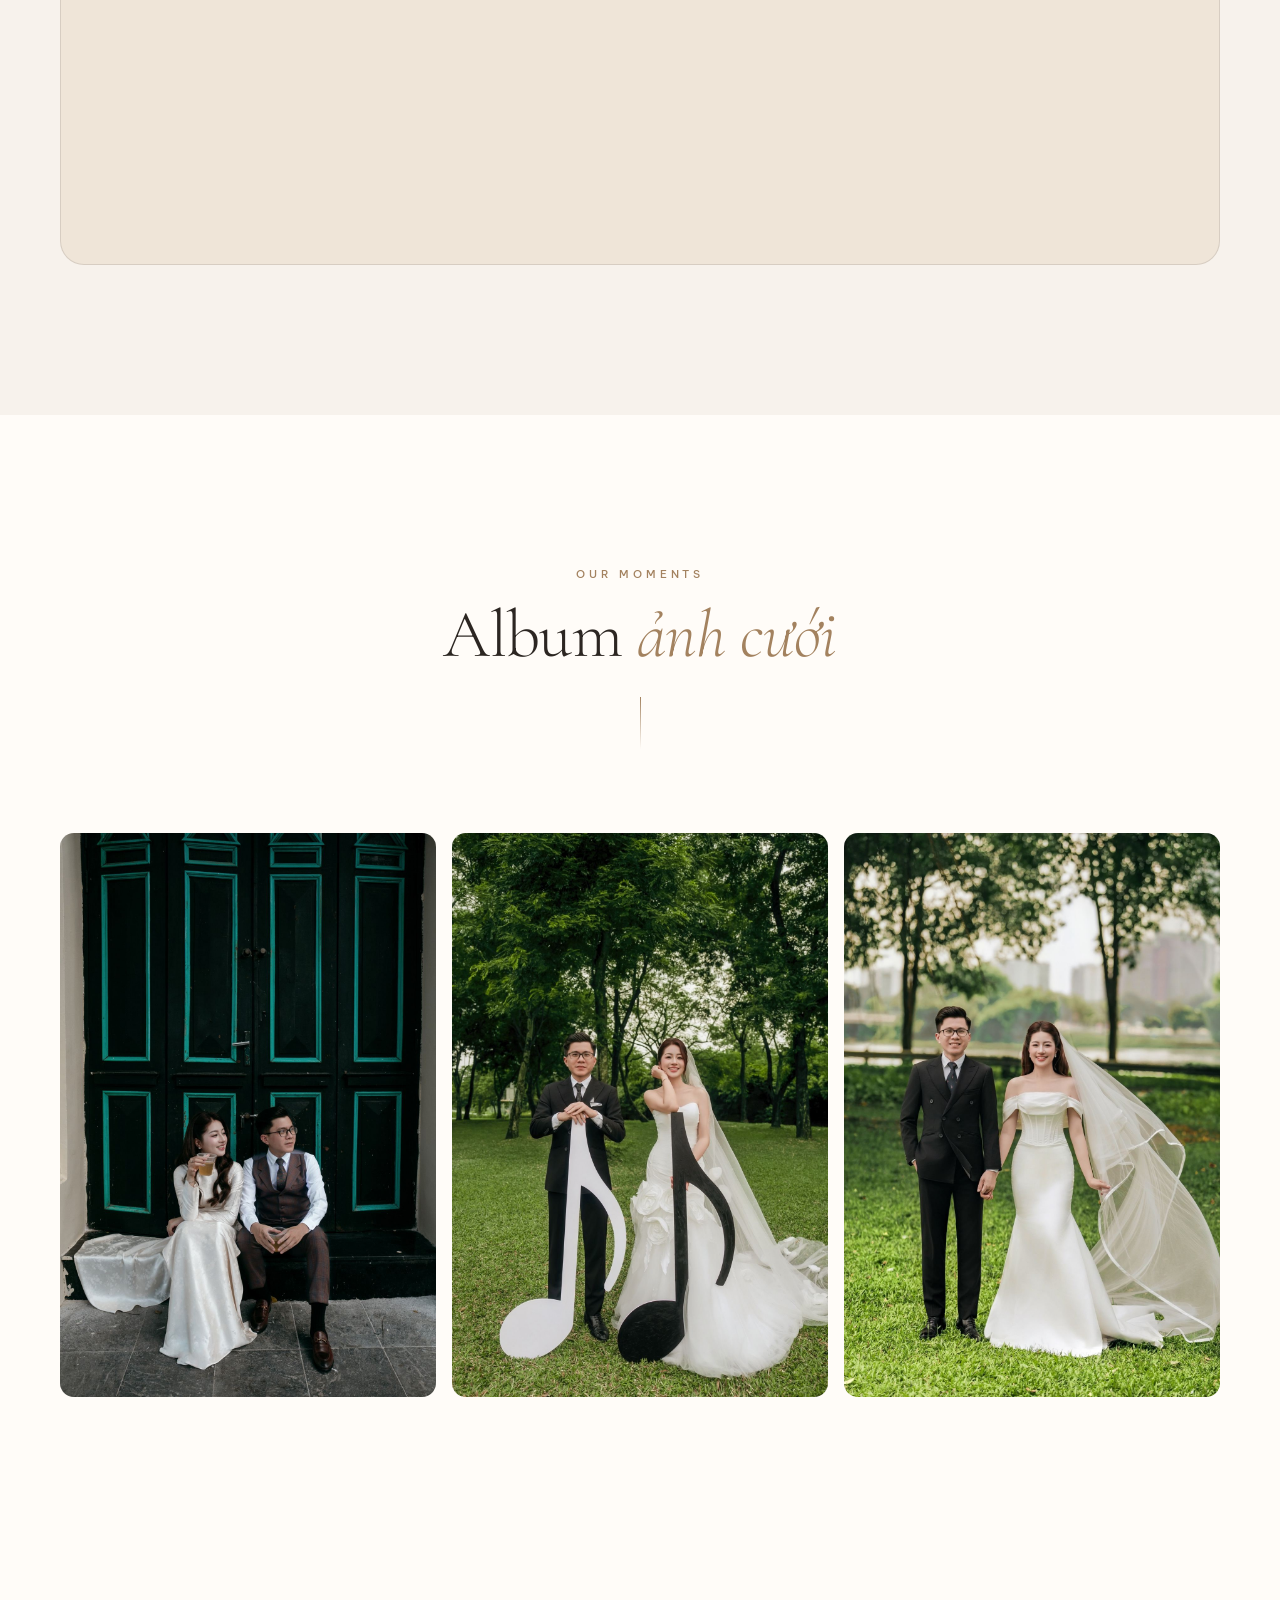
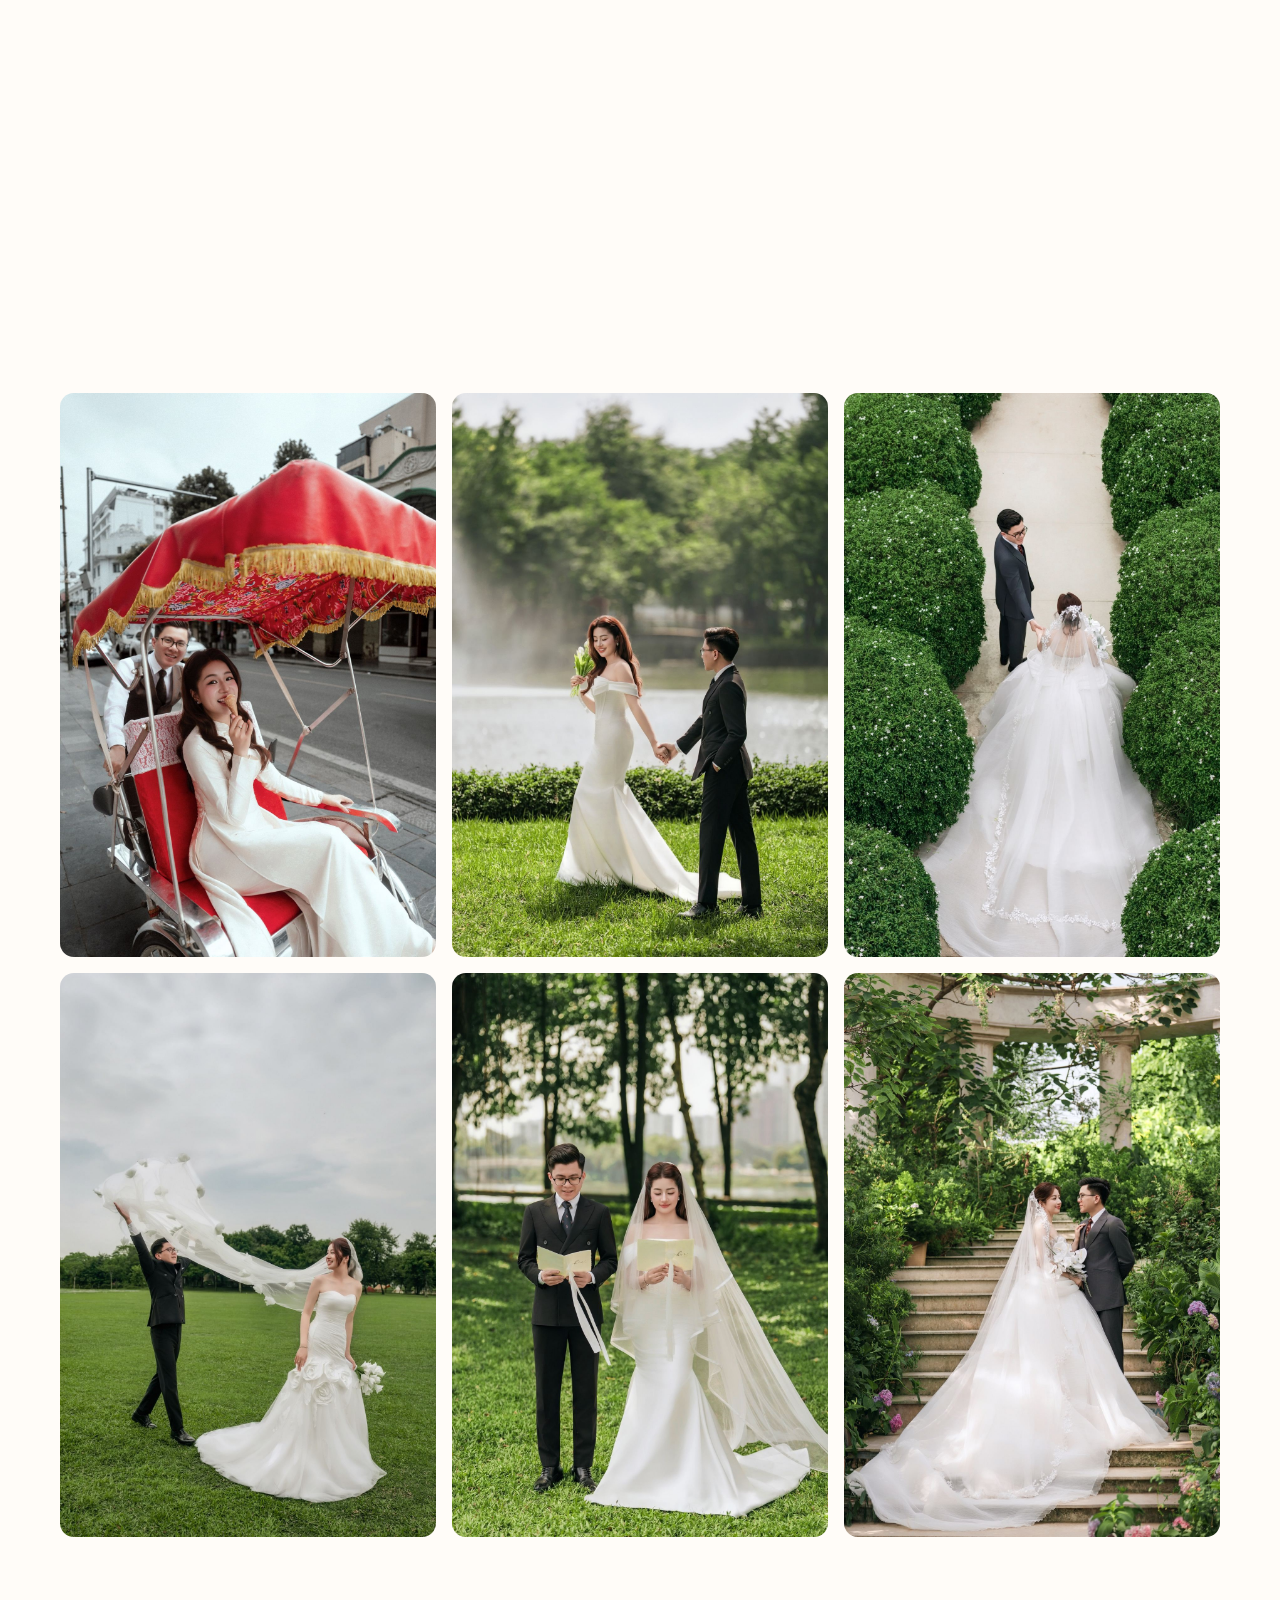
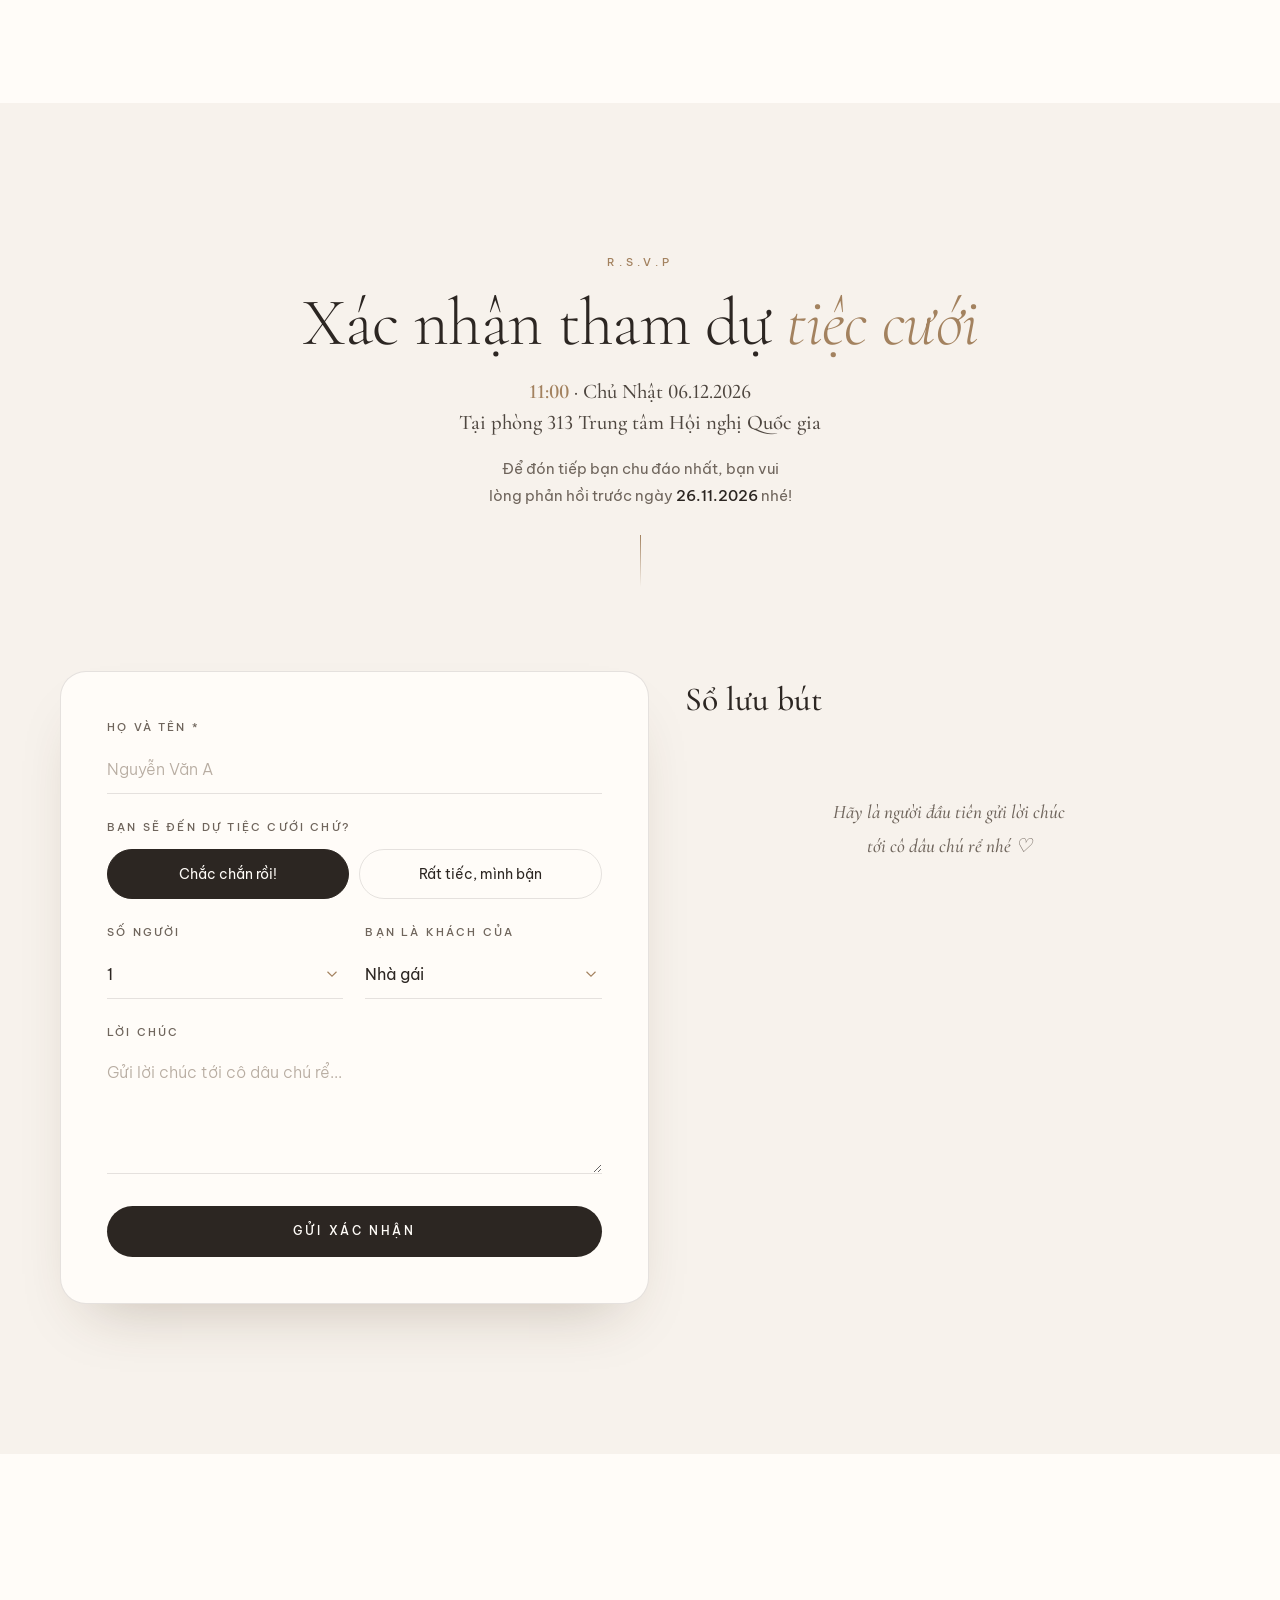
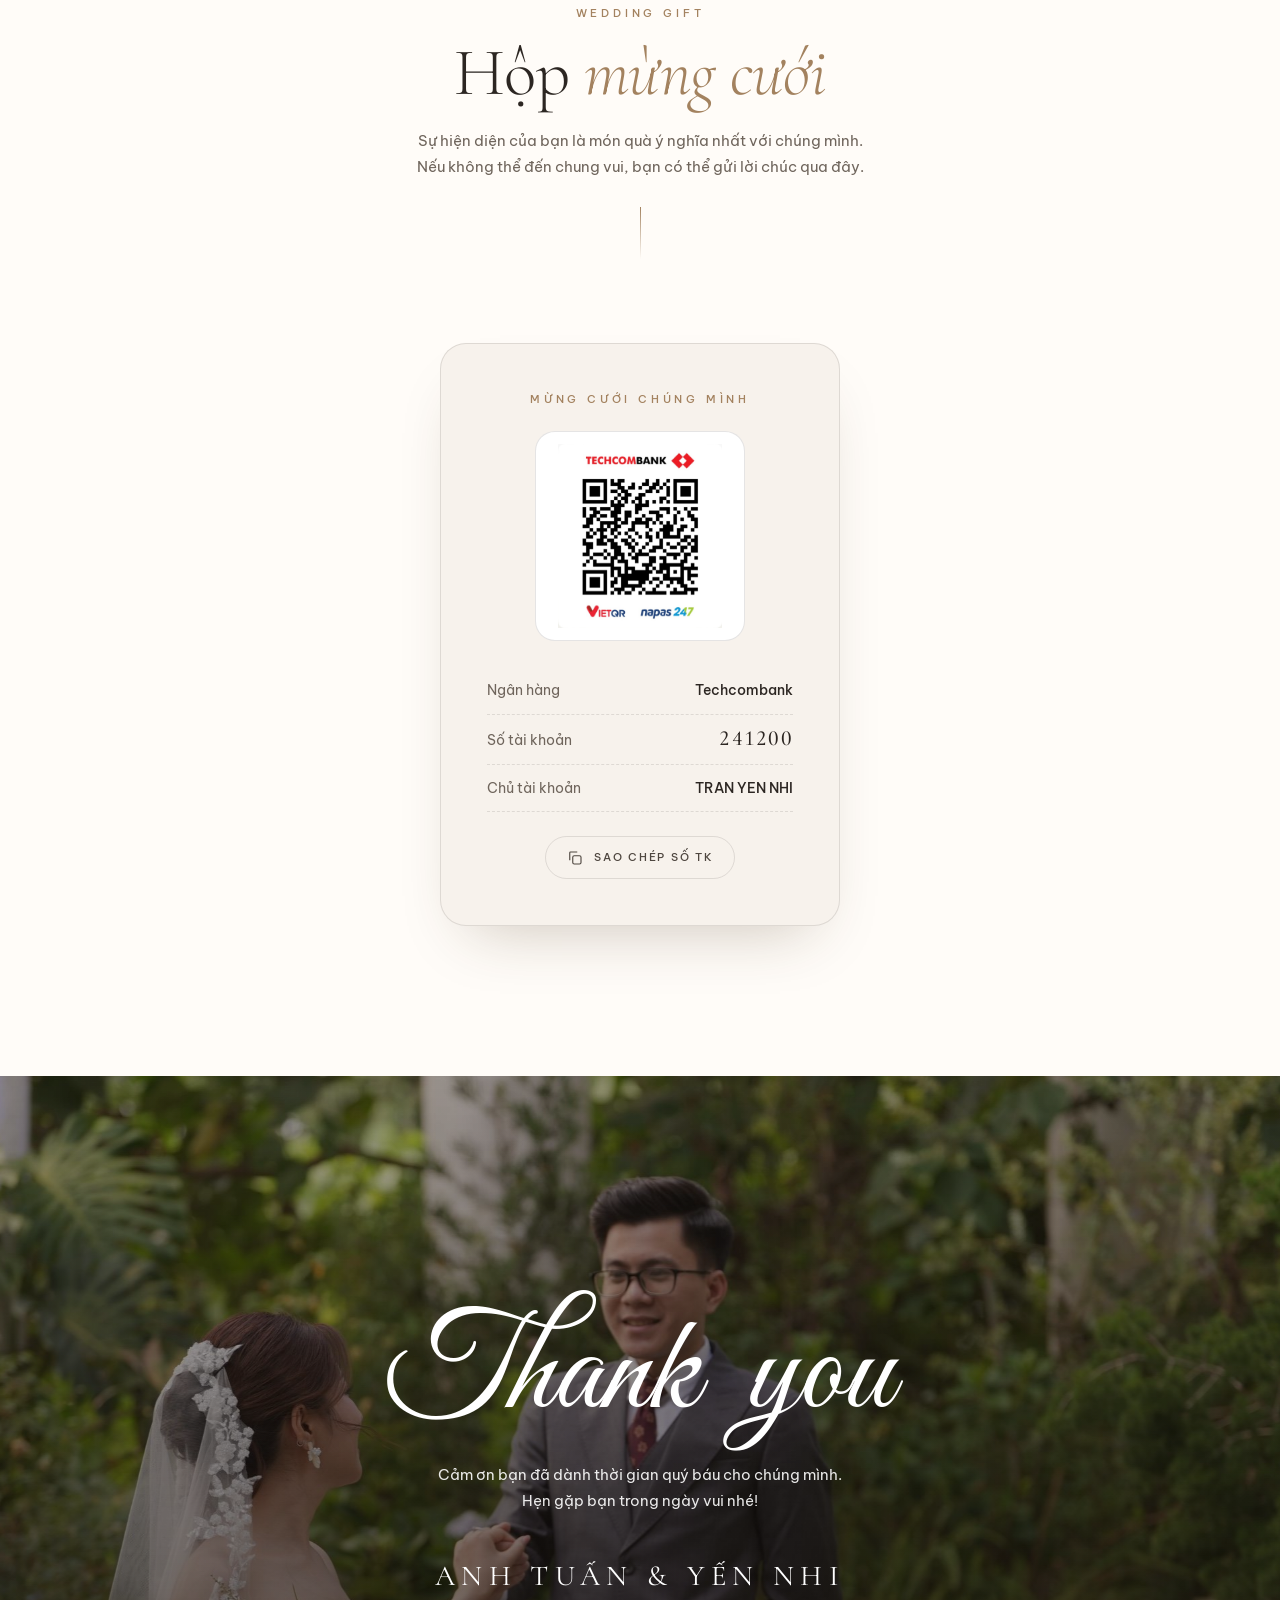
==== commit ca1a9f94: "perf: faster hero on slow networks and lighter images - Hero strip loads slides one by one in displa" ====
--- a/index.html
+++ b/index.html
@@ -33,8 +33,8 @@
   <link rel="preconnect" href="https://fonts.googleapis.com" />
   <link rel="preconnect" href="https://fonts.gstatic.com" crossorigin />
   <link href="https://fonts.googleapis.com/css2?family=Be+Vietnam+Pro:wght@300;400;500;600&family=Cormorant+Garamond:ital,wght@0,300;0,400;0,500;0,600;1,300;1,400;1,500&family=Great+Vibes&display=swap" rel="stylesheet" />
-  <!-- ?v=14: đổi số này mỗi khi sửa CSS/JS để trình duyệt khách không dùng bản cũ trong cache -->
-  <link rel="stylesheet" href="css/style.css?v=14" />
+  <!-- ?v=15: đổi số này mỗi khi sửa CSS/JS để trình duyệt khách không dùng bản cũ trong cache -->
+  <link rel="stylesheet" href="css/style.css?v=15" />
 </head>
 
 <body class="is-locked">
@@ -535,7 +535,7 @@
 
   <div class="toast" id="toast" role="status" aria-live="polite"></div>
 
-  <script src="js/config.js?v=14"></script>
-  <script src="js/main.js?v=14"></script>
+  <script src="js/config.js?v=15"></script>
+  <script src="js/main.js?v=15"></script>
 </body>
 </html>
--- a/css/style.css
+++ b/css/style.css
@@ -370,21 +370,32 @@
    không bị lẹm nhiều. Lớn hơn = chuyển mềm hơn nhưng phủ vào ảnh nhiều hơn, 0 = ghép sát mép */
 .hero__track {
   --blend: 10vh;
+  position: relative; /* nằm trên lớp nền mờ .hero__media::before */
   display: flex;
   width: max-content;
   height: 100%;
   margin-left: calc(-1 * var(--blend)); /* giấu mép mờ của ảnh đầu tiên ra ngoài màn hình */
   animation: marquee var(--marquee, 40s) linear infinite;
 }
+.hero__track.is-waiting { animation-play-state: paused; }
+/* Nền chờ khi ảnh slide chưa tải xong: ảnh màn mở thiệp làm mờ (JS gán --hero-ph) */
+.hero__media::before {
+  content: '';
+  position: absolute;
+  inset: -40px;
+  background: #2A231F var(--hero-ph, none) center / cover no-repeat;
+  filter: blur(18px) brightness(.62) saturate(.9);
+}
+.hero__frame img { opacity: 0; transition: opacity .9s ease; }
+.hero__frame img.is-loaded { opacity: 1; }
 .hero__frame {
   position: relative;
   flex: none;
   /* Khung rộng đúng theo tỉ lệ ảnh (JS tự đo) → ảnh hiện trọn, không bị cắt mất người */
   height: 100%;
-  aspect-ratio: var(--ar, 3 / 2);
+  aspect-ratio: var(--ar, 2 / 3); /* tạm theo ảnh dọc cho tới khi biết tỉ lệ thật */
   margin-right: calc(-1 * var(--blend));
   overflow: hidden;
-  background: #2A231F;
   /* Mép trái mờ dần theo đường cong mềm, đè lên mép phải của ảnh trước */
   --fade: linear-gradient(to right,
     transparent 0,
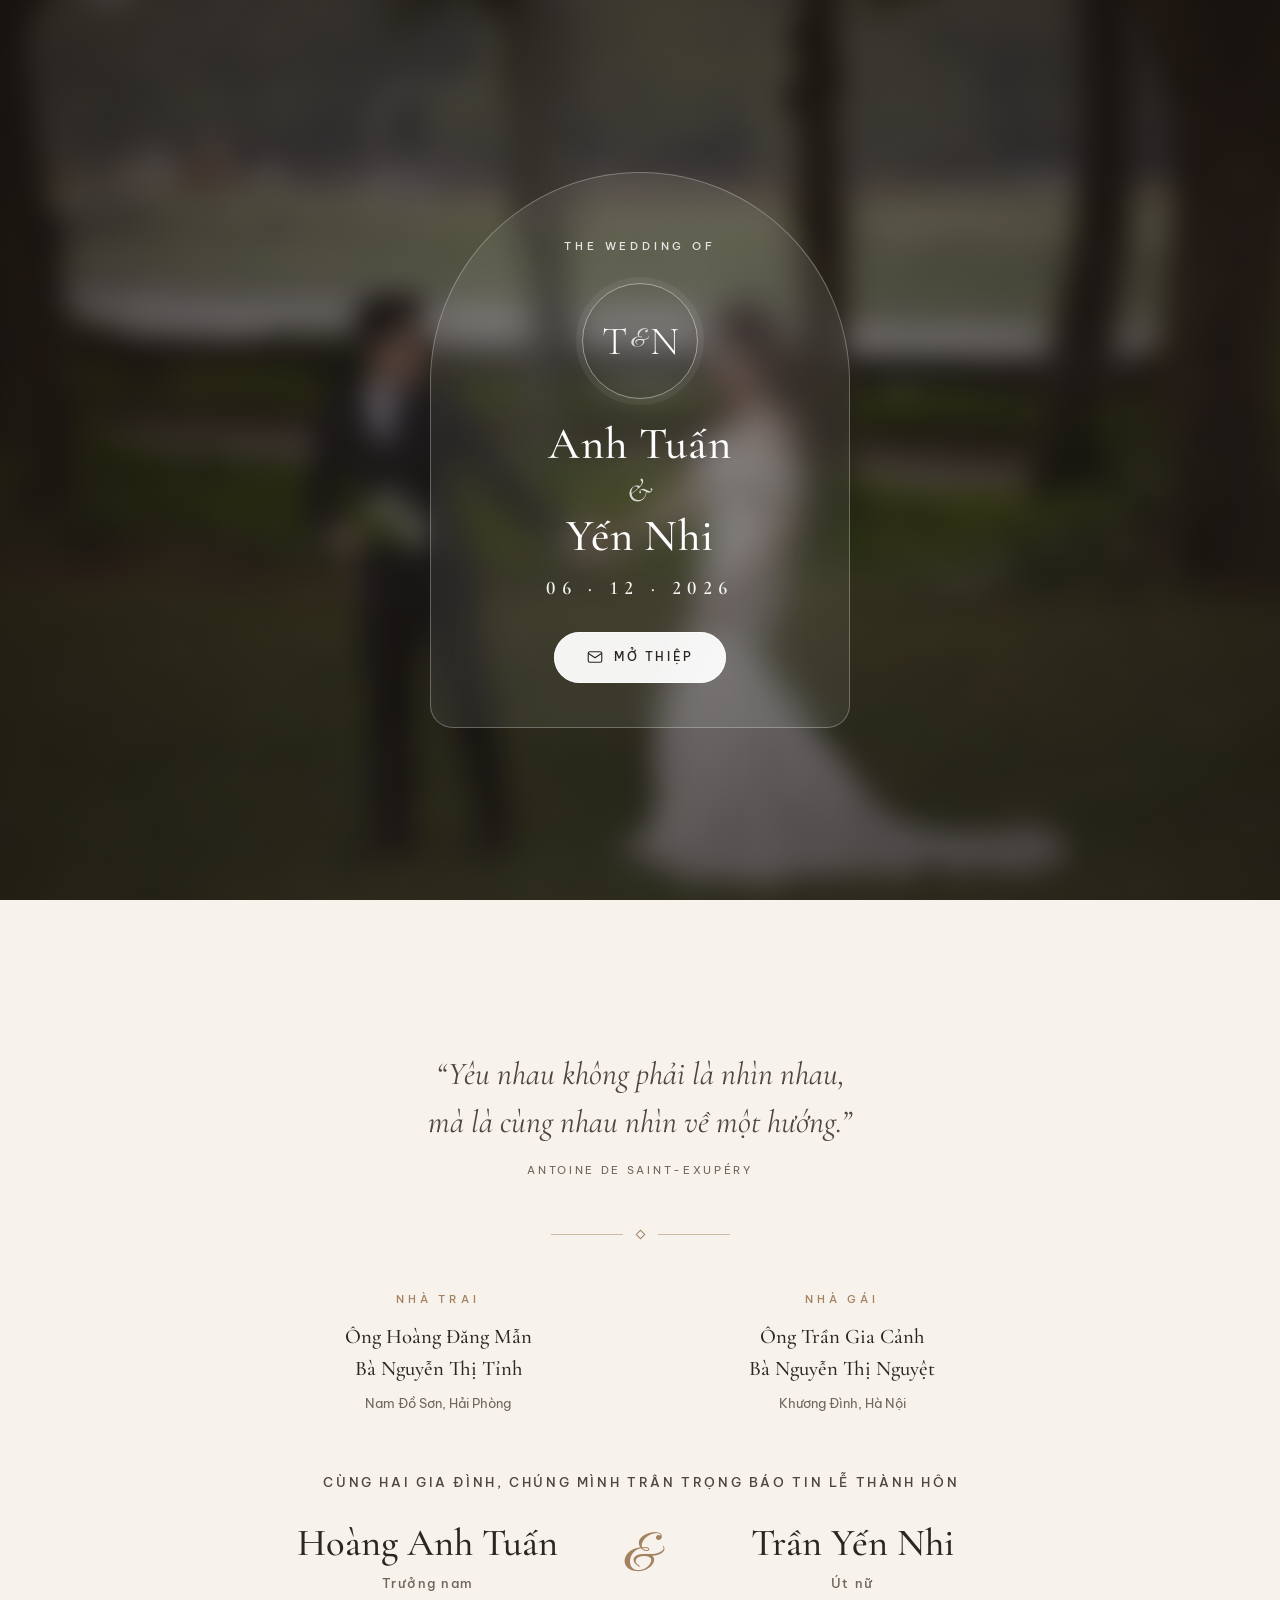
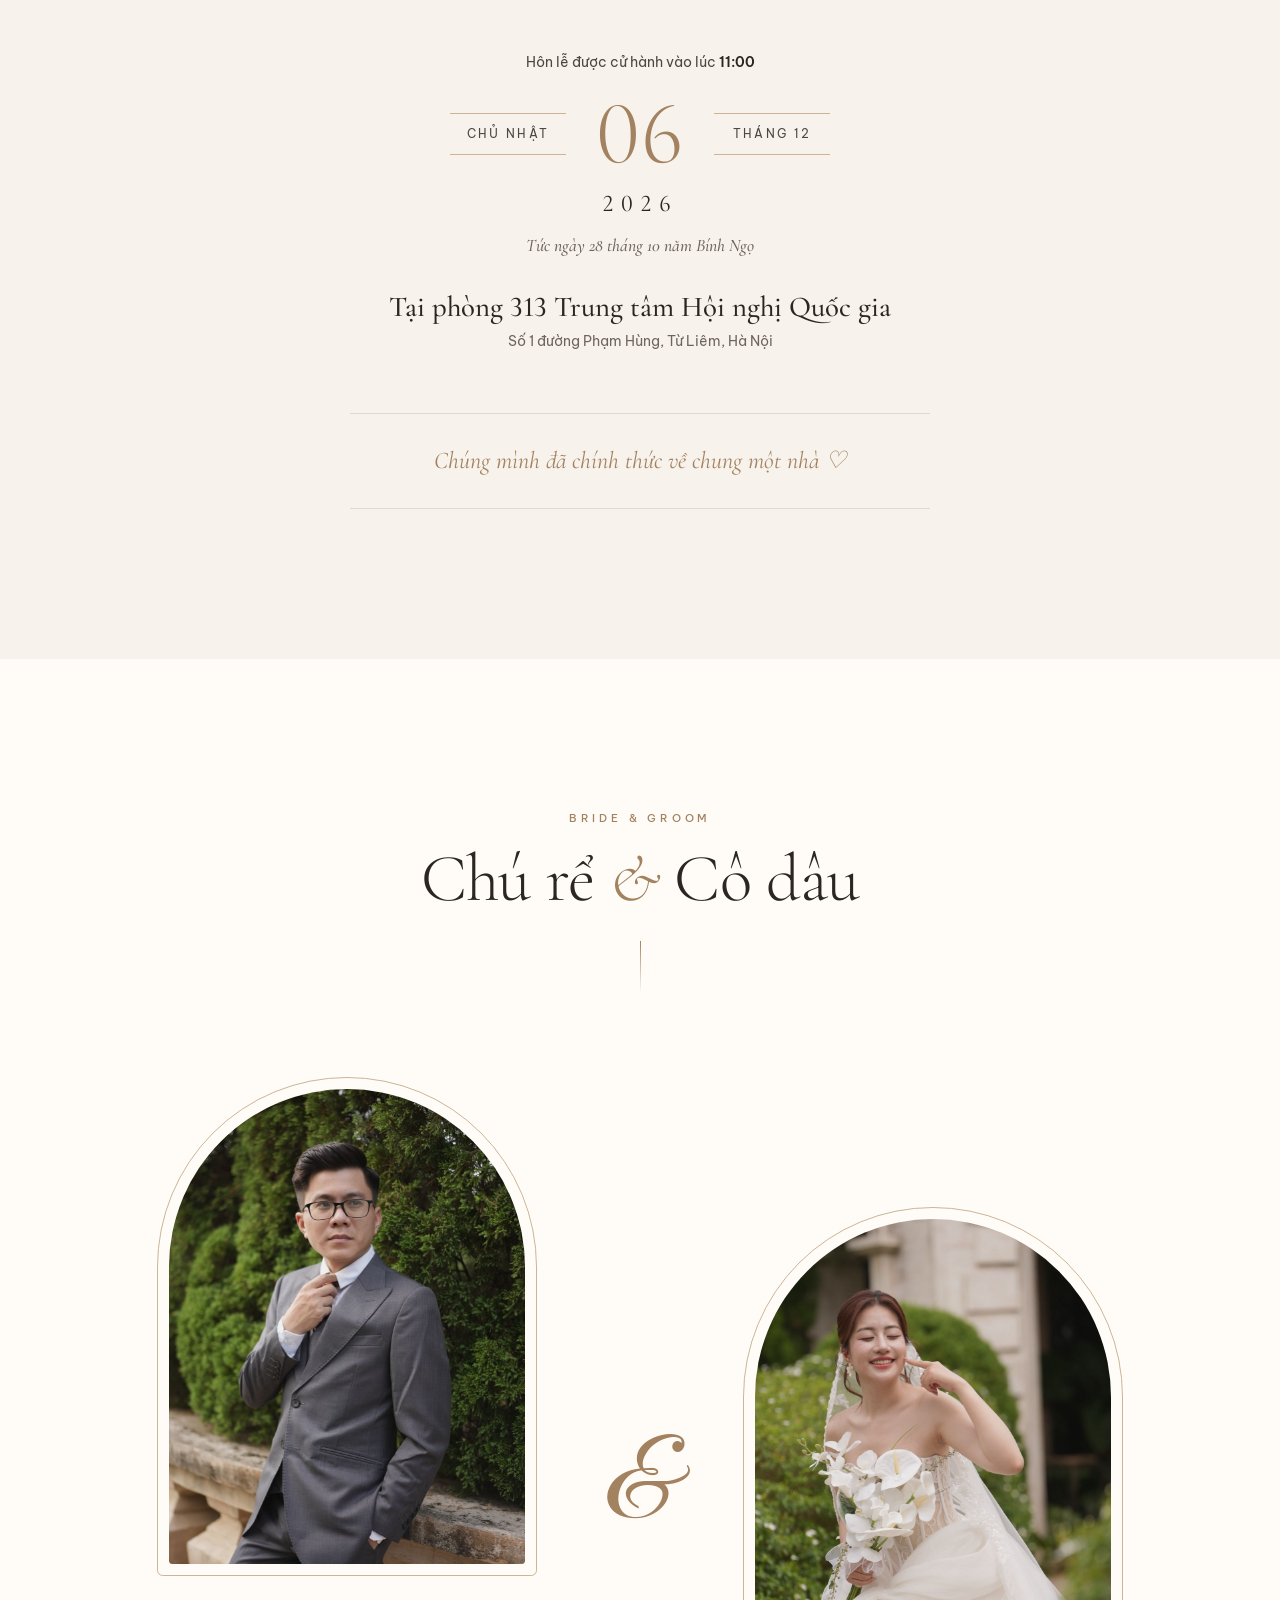
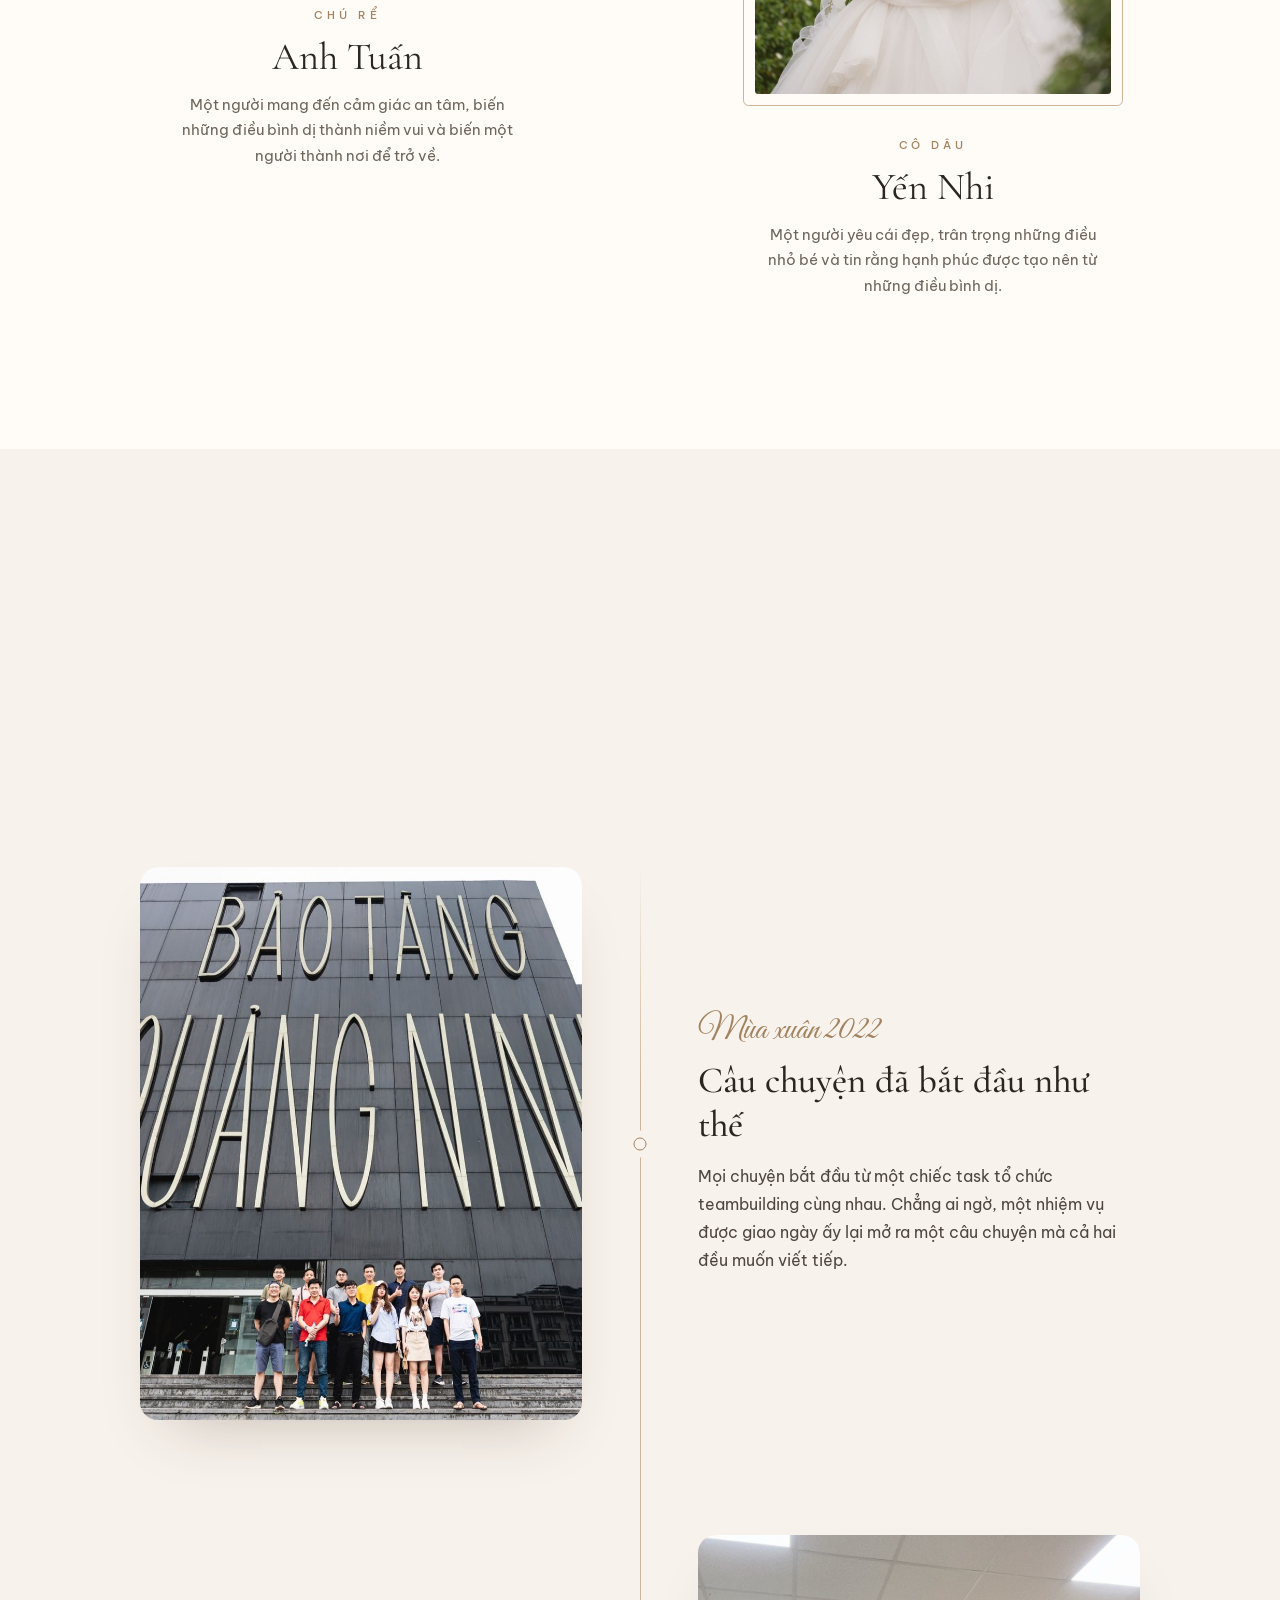
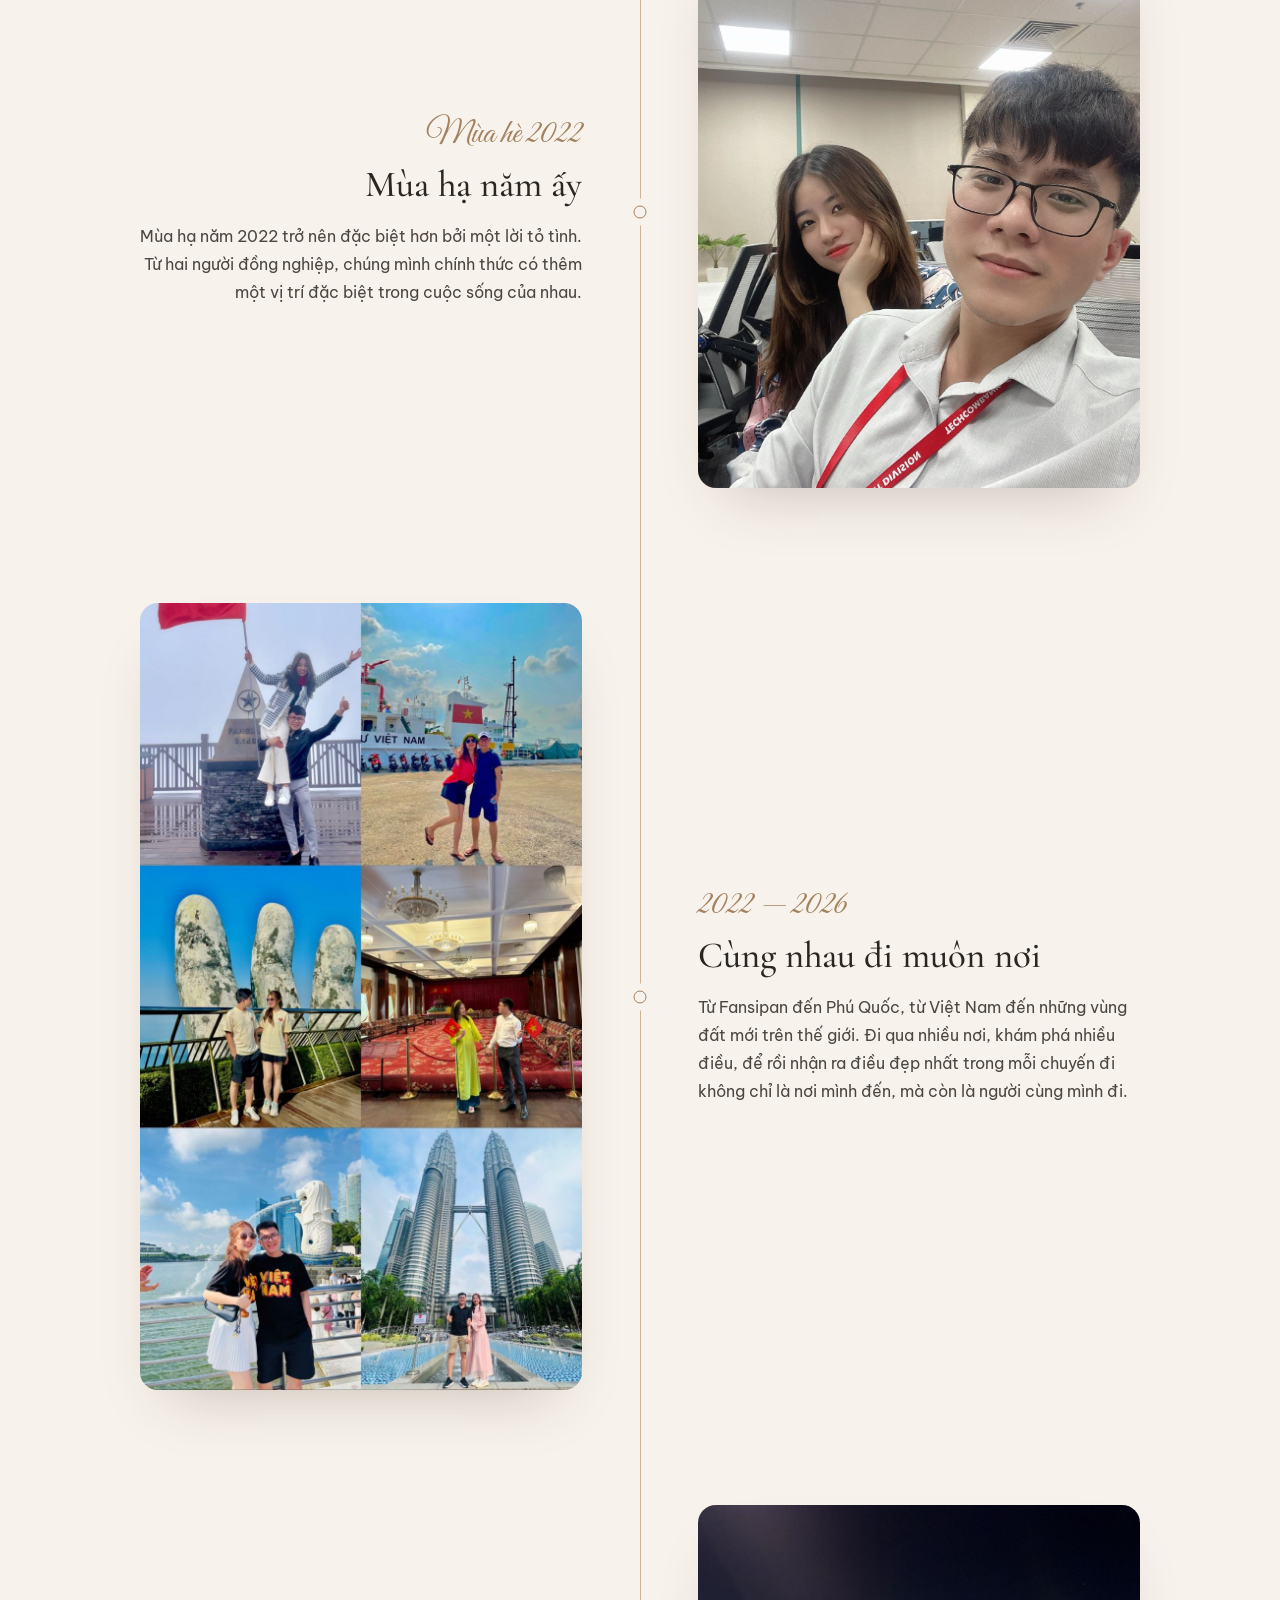
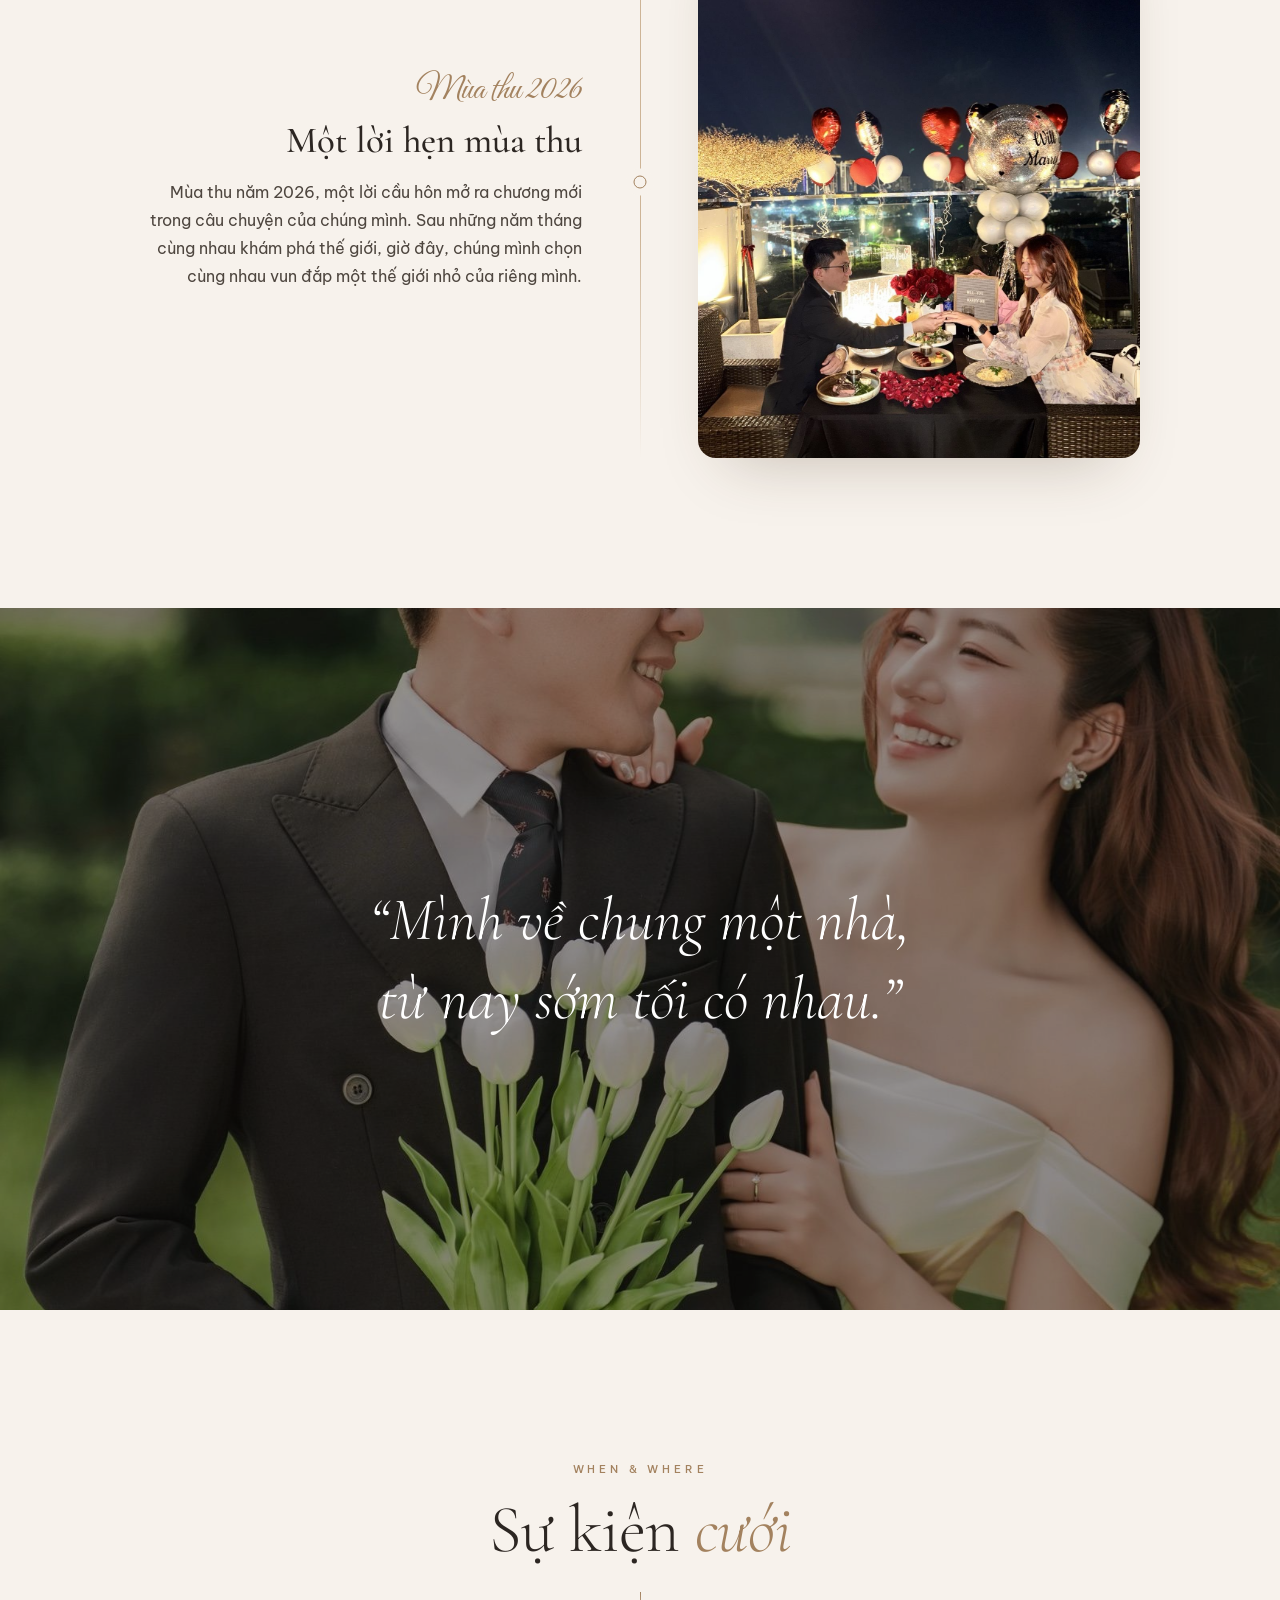
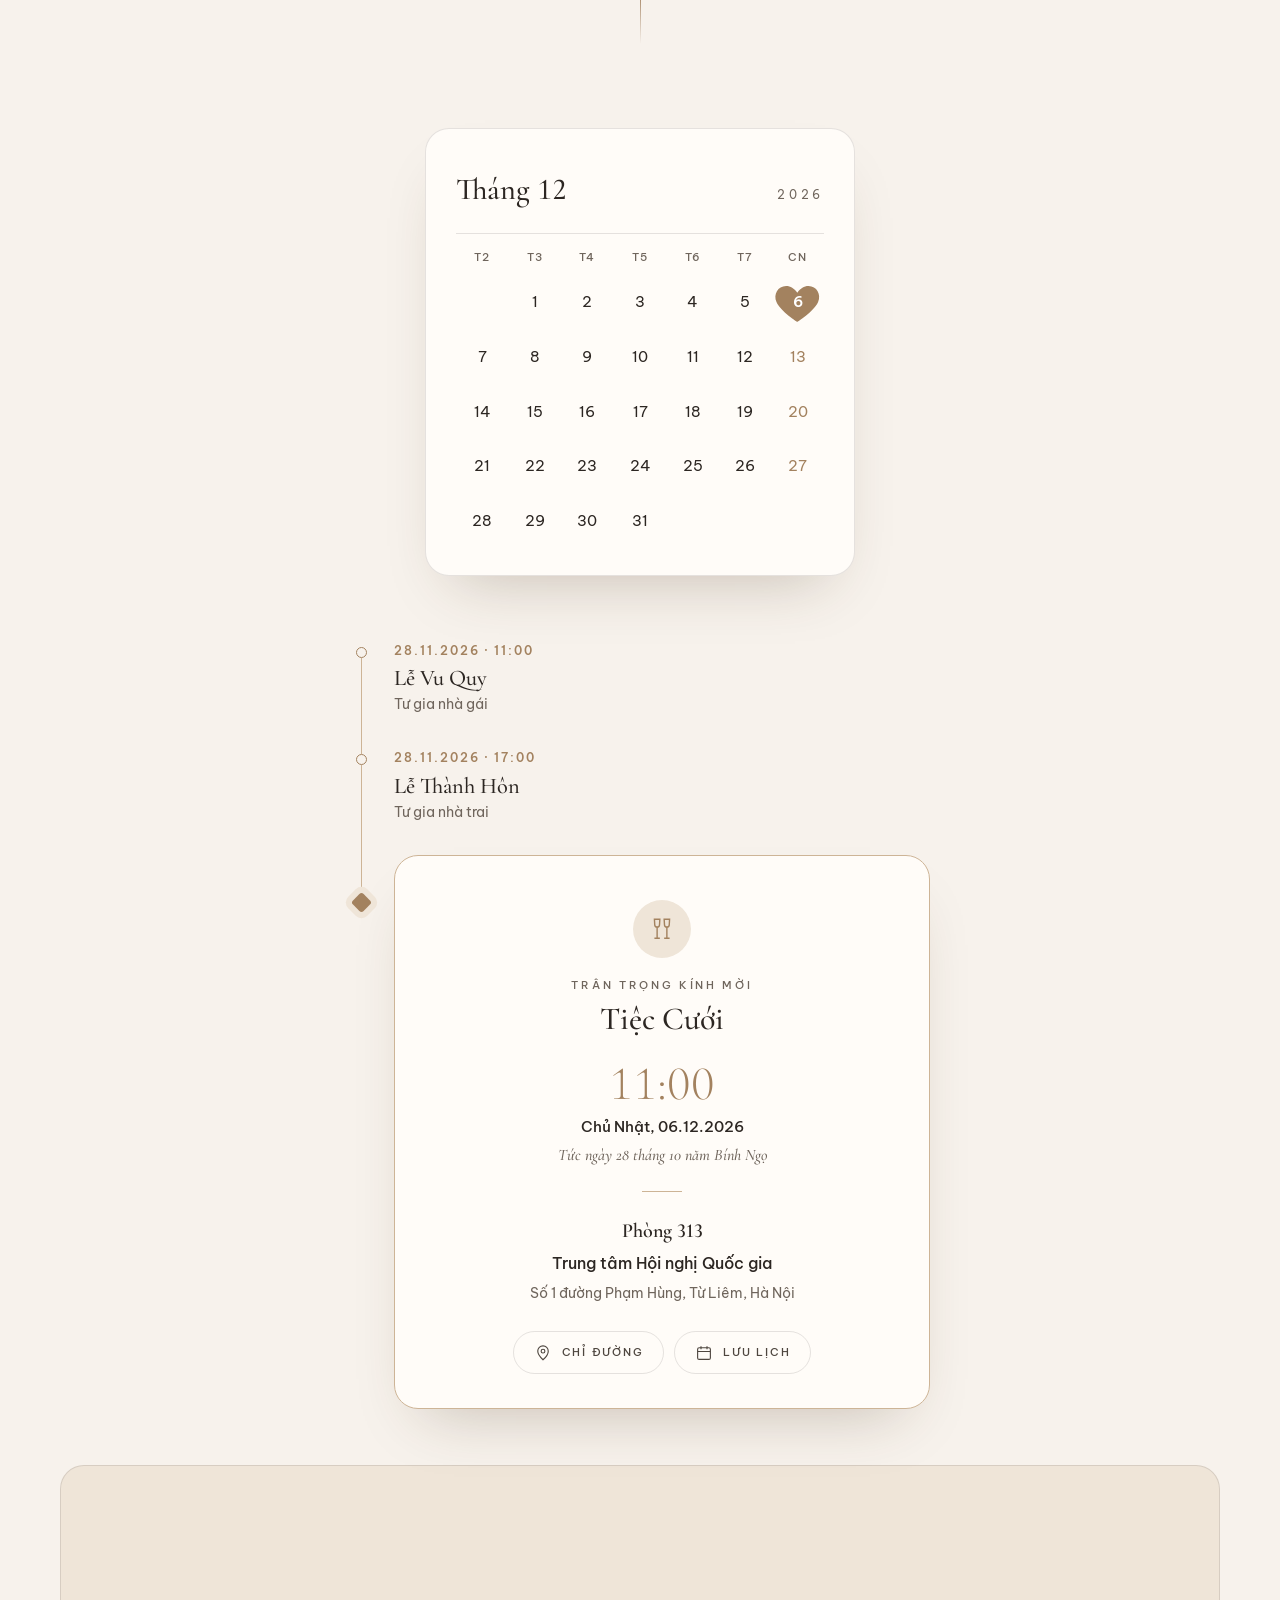
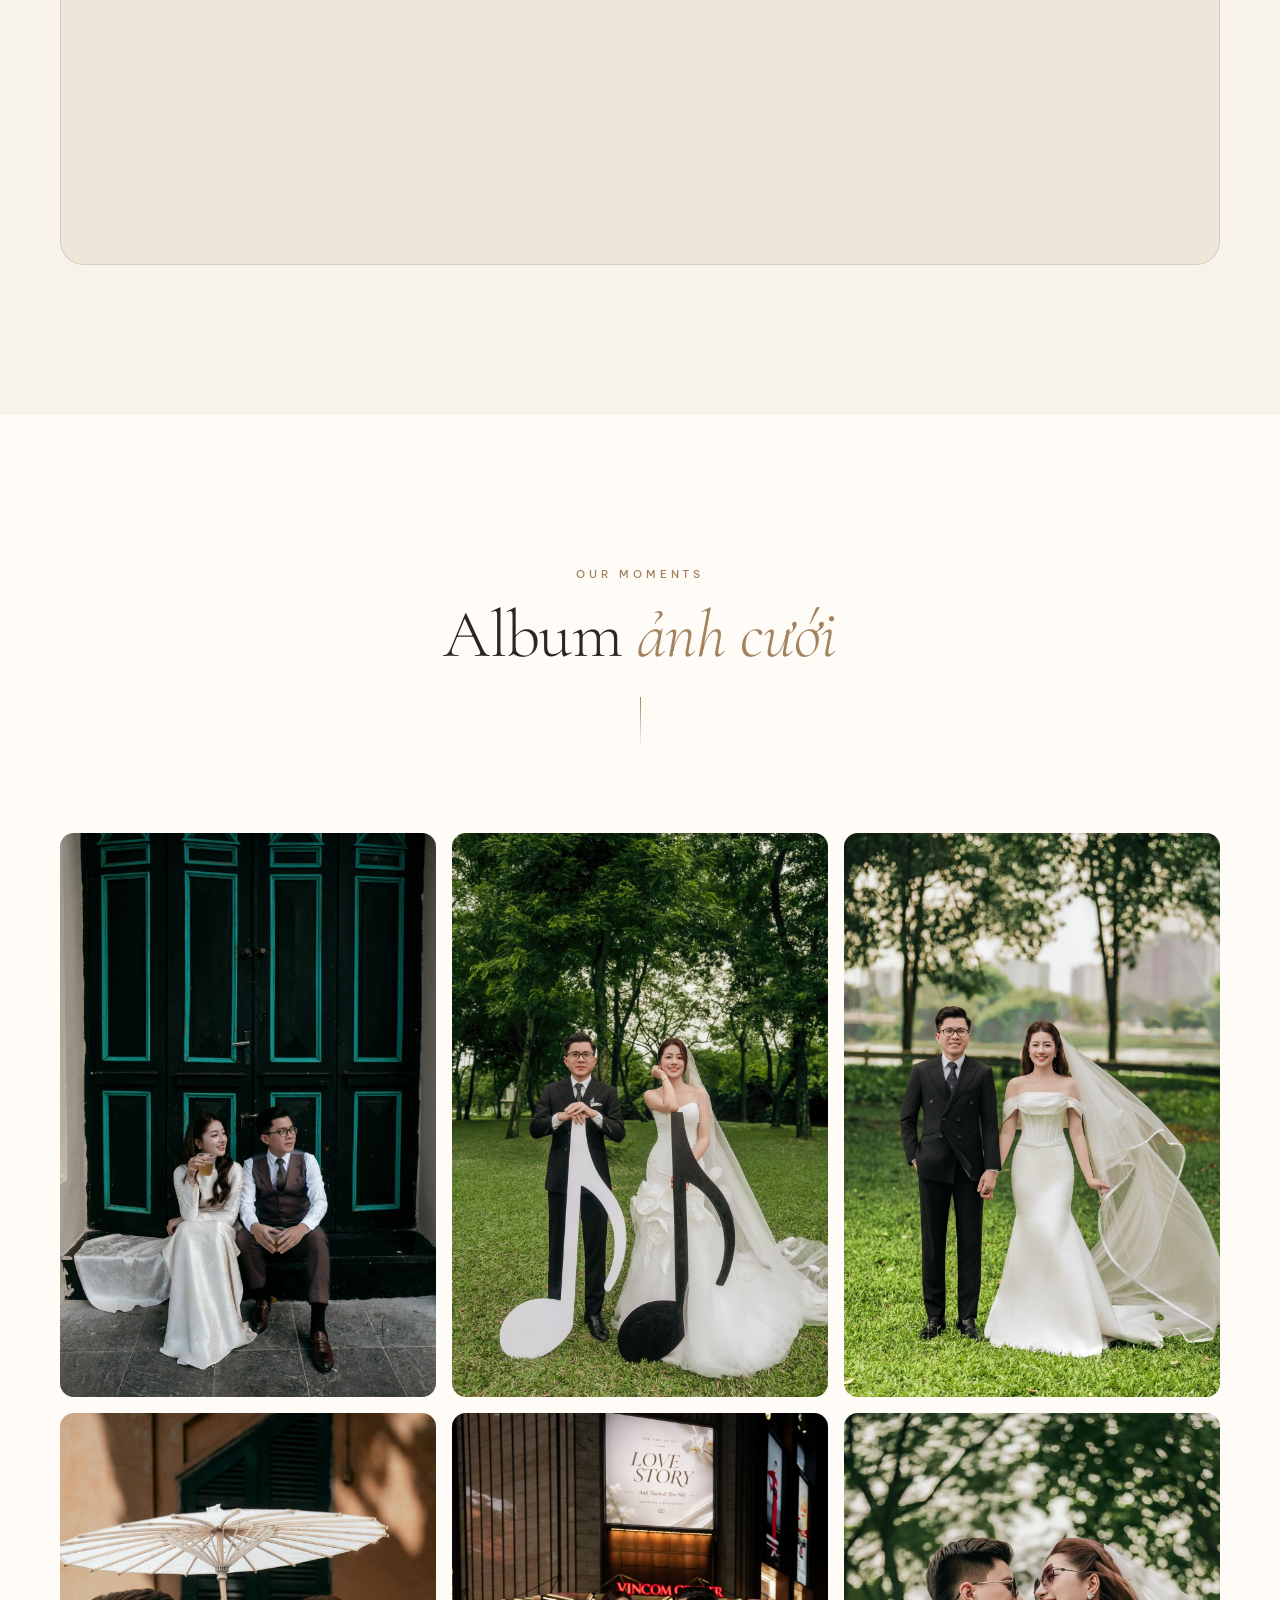
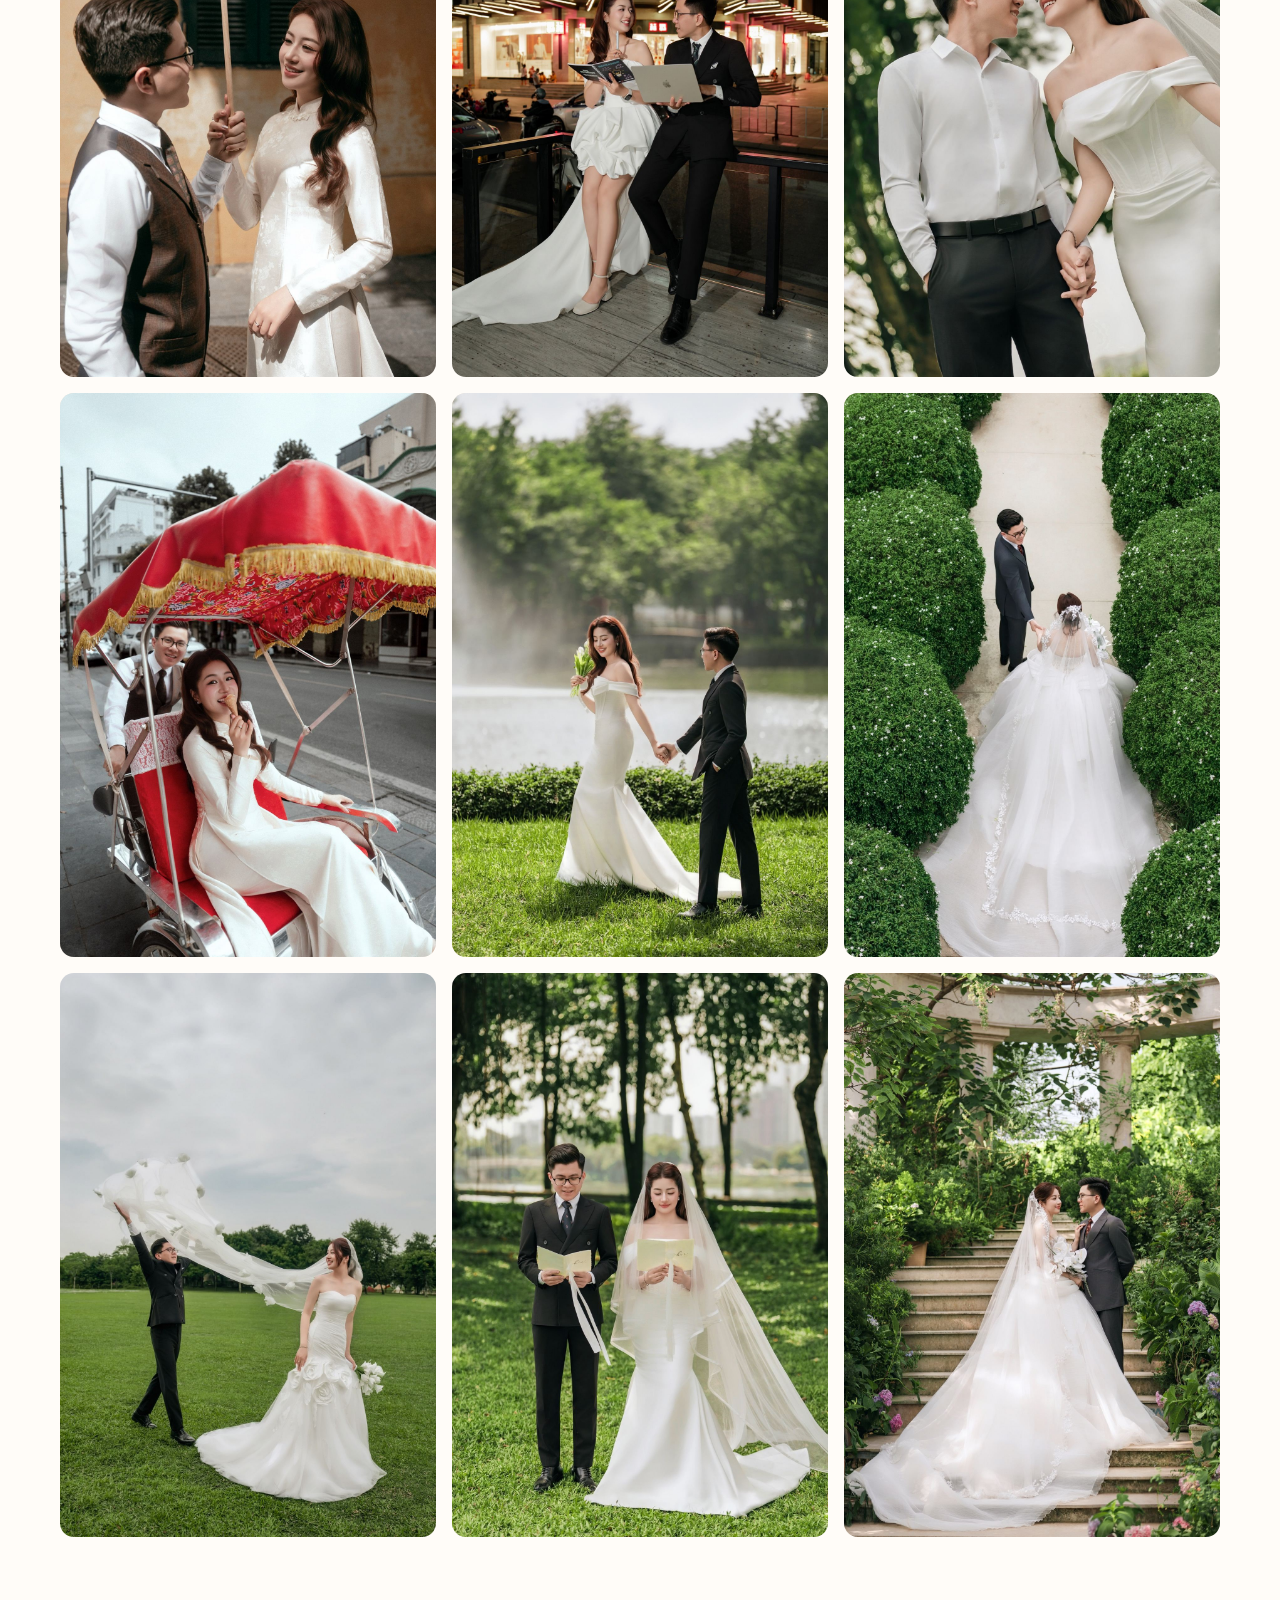
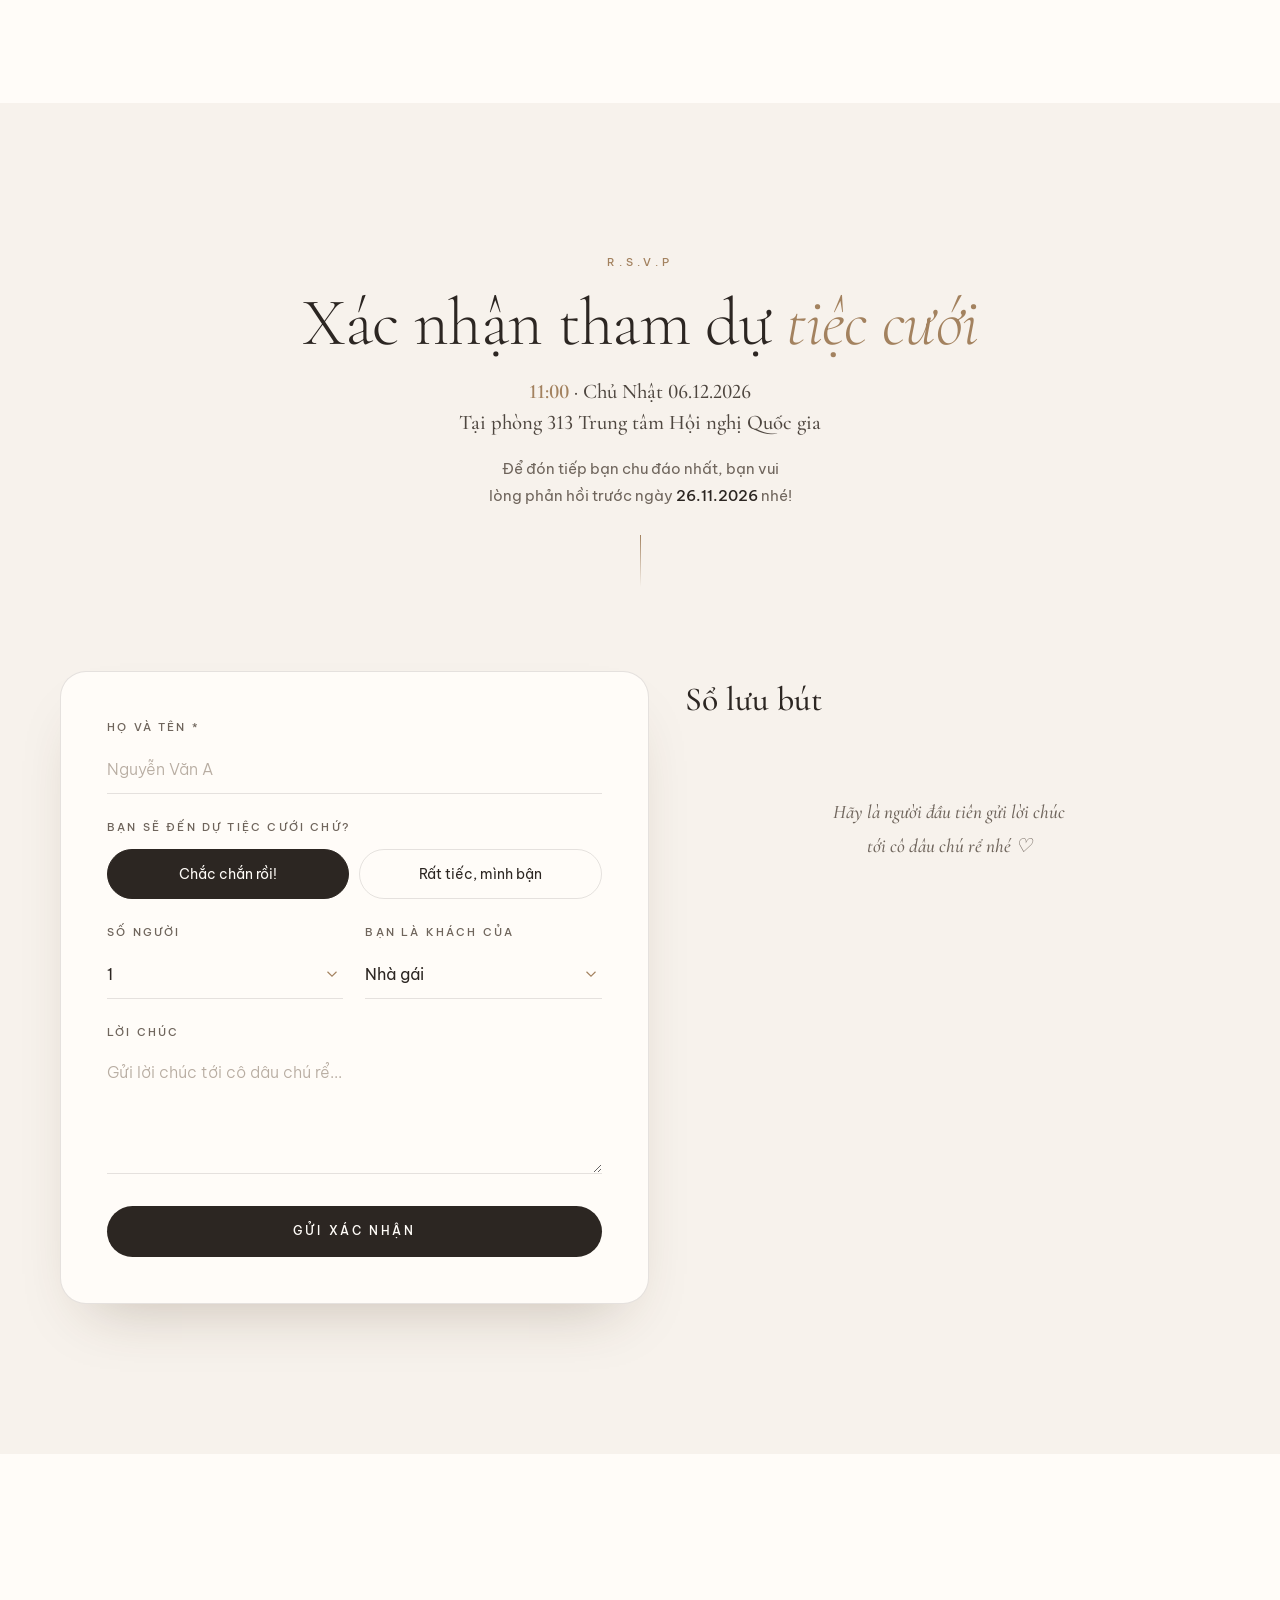
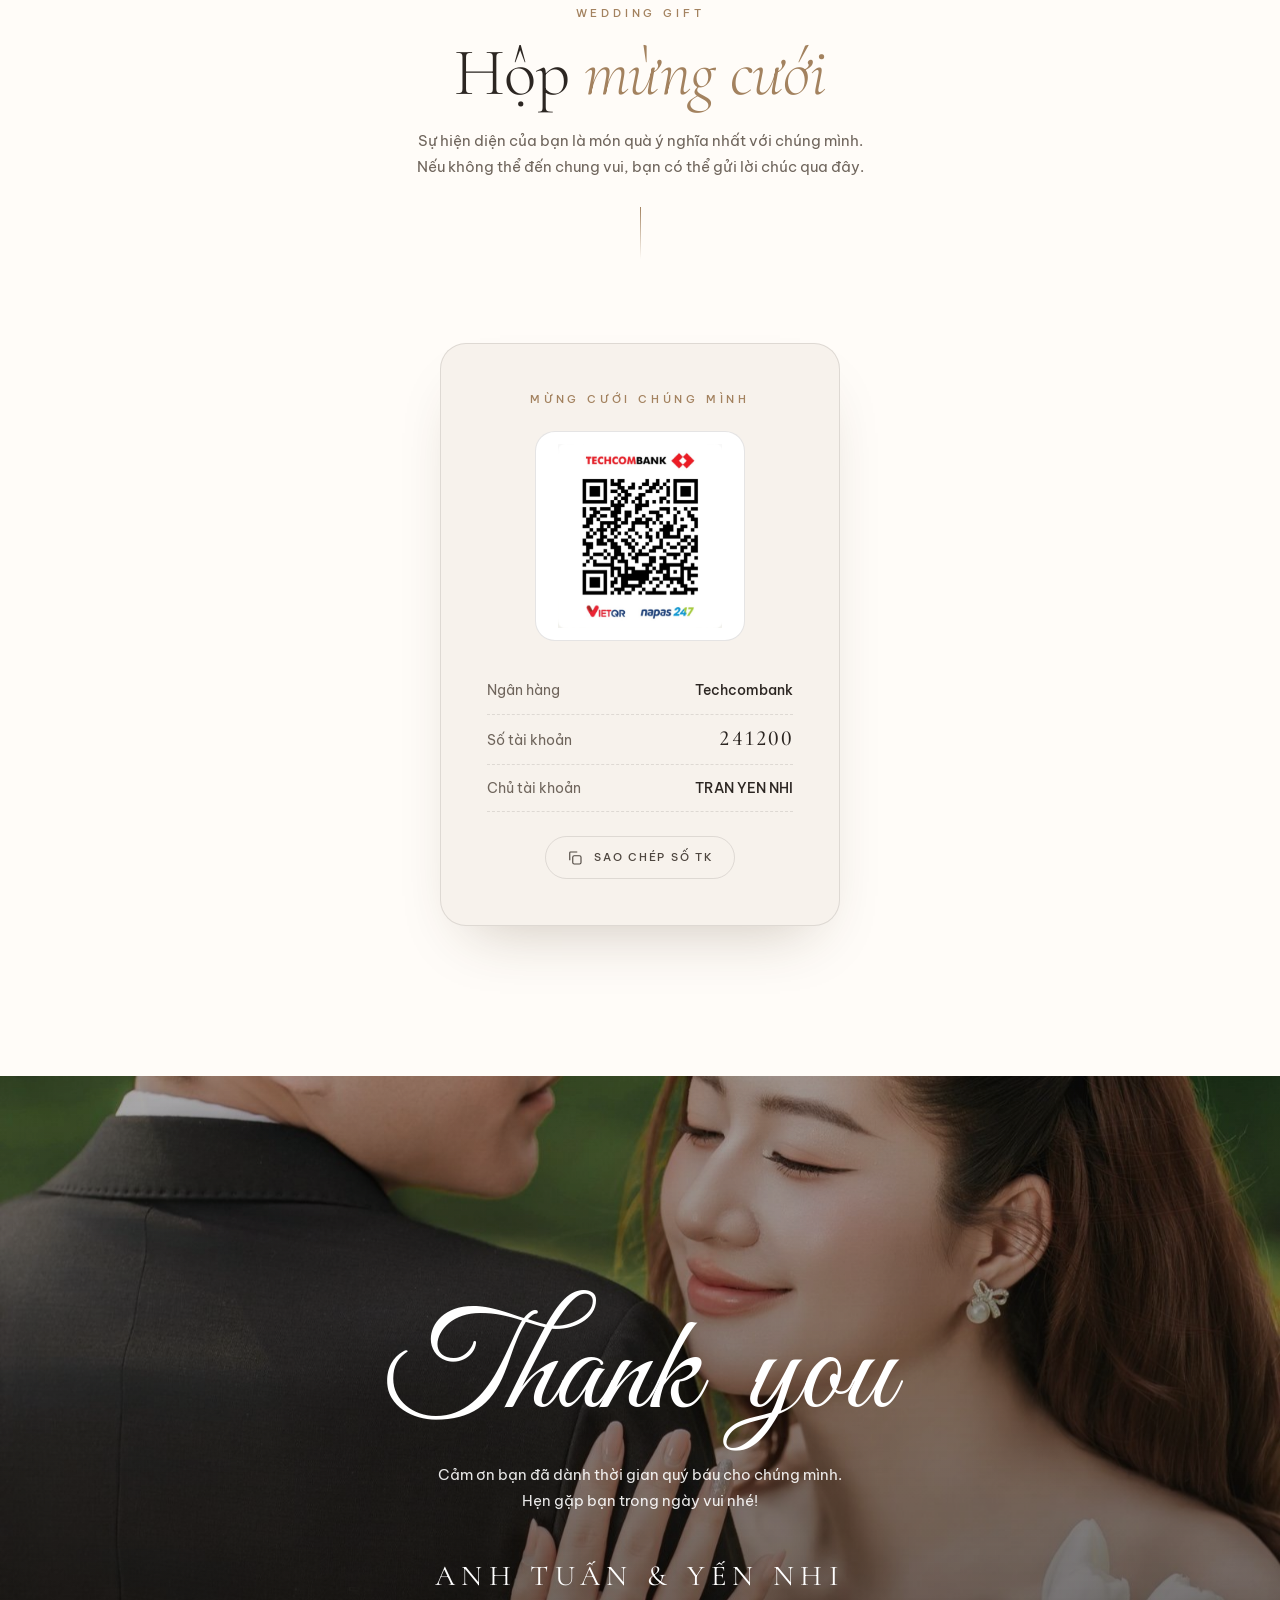
==== commit 55eff07a: "fix: correct fallback names/date and hint that the guest name is editable - Replace leftover sample " ====
--- a/index.html
+++ b/index.html
@@ -33,8 +33,8 @@
   <link rel="preconnect" href="https://fonts.googleapis.com" />
   <link rel="preconnect" href="https://fonts.gstatic.com" crossorigin />
   <link href="https://fonts.googleapis.com/css2?family=Be+Vietnam+Pro:wght@300;400;500;600&family=Cormorant+Garamond:ital,wght@0,300;0,400;0,500;0,600;1,300;1,400;1,500&family=Great+Vibes&display=swap" rel="stylesheet" />
-  <!-- ?v=15: đổi số này mỗi khi sửa CSS/JS để trình duyệt khách không dùng bản cũ trong cache -->
-  <link rel="stylesheet" href="css/style.css?v=15" />
+  <!-- ?v=16: đổi số này mỗi khi sửa CSS/JS để trình duyệt khách không dùng bản cũ trong cache -->
+  <link rel="stylesheet" href="css/style.css?v=16" />
 </head>
 
 <body class="is-locked">
@@ -65,12 +65,12 @@
     <div class="opening__card">
       <p class="eyebrow eyebrow--light">The Wedding Of</p>
       <div class="monogram" aria-hidden="true">
-        <span data-cfg="monogram.0">T</span><em>&amp;</em><span data-cfg="monogram.1">A</span>
+        <span data-cfg="monogram.0">T</span><em>&amp;</em><span data-cfg="monogram.1">N</span>
       </div>
       <h1 class="opening__names">
-        <span data-cfg="groom.short">Tuấn</span> <em>&amp;</em> <span data-cfg="bride.short">Ngọc Anh</span>
+        <span data-cfg="groom.short">Anh Tuấn</span> <em>&amp;</em> <span data-cfg="bride.short">Yến Nhi</span>
       </h1>
-      <p class="opening__date" data-cfg="dateDots">20 · 12 · 2026</p>
+      <p class="opening__date" data-cfg="dateDots">06 · 12 · 2026</p>
 
       <div class="opening__guest" id="guestBox" hidden>
         <span>Trân trọng kính mời</span>
@@ -88,7 +88,7 @@
 
   <!-- Thanh menu nổi (hiện ra khi cuộn qua ảnh bìa) -->
   <nav class="nav" id="nav" aria-label="Điều hướng">
-    <a href="#home" class="nav__logo"><span data-cfg="monogram.0">T</span><em>&amp;</em><span data-cfg="monogram.1">A</span></a>
+    <a href="#home" class="nav__logo"><span data-cfg="monogram.0">T</span><em>&amp;</em><span data-cfg="monogram.1">N</span></a>
     <ul class="nav__links">
       <li><a href="#couple">Cặp đôi</a></li>
       <li><a href="#story">Chuyện tình</a></li>
@@ -113,9 +113,9 @@
     <div class="hero__content">
       <p class="hero__eyebrow hero__in" style="--d:.5s"><span>A date with love</span></p>
       <h2 class="hero__names hero__in" style="--d:.7s">
-        <span data-cfg="groom.short">Tuấn</span><em>&amp;</em><span data-cfg="bride.short">Ngọc Anh</span>
+        <span data-cfg="groom.short">Anh Tuấn</span><em>&amp;</em><span data-cfg="bride.short">Yến Nhi</span>
       </h2>
-      <p class="hero__date hero__in" style="--d:.9s" data-cfg="dateDots">20 · 12 · 2026</p>
+      <p class="hero__date hero__in" style="--d:.9s" data-cfg="dateDots">06 · 12 · 2026</p>
       <p class="hero__place hero__in" style="--d:1s" data-cfg="city">Hà Nội</p>
     </div>
     <div class="hero__progress" id="heroProgress" aria-hidden="true" hidden>
@@ -399,9 +399,11 @@
 
         <div class="rsvp__grid">
           <form class="card form reveal" id="rsvpForm" novalidate>
-            <label class="field">
+            <label class="field field--name">
               <span>Họ và tên *</span>
-              <input name="name" type="text" required maxlength="80" autocomplete="name" placeholder="Nguyễn Văn A" />
+              <input name="name" type="text" required maxlength="80" autocomplete="name" placeholder="Nguyễn Văn A" aria-describedby="nameHint" />
+              <!-- Gợi ý chỉ hiện khi tên được điền sẵn từ link (?to=...), vd link gửi vào group -->
+              <small class="field__hint" id="nameHint" hidden><span class="nowrap">Tên này sẽ hiện trong sổ lưu bút,</span> <span class="nowrap">bạn có thể chỉnh lại nếu muốn</span></small>
             </label>
 
             <fieldset class="choice">
@@ -498,7 +500,7 @@
     <div class="thanks__content reveal">
       <p class="thanks__title">Thank you</p>
       <p class="thanks__text">Cảm ơn bạn đã dành thời gian quý báu cho chúng mình.<br />Hẹn gặp bạn trong ngày vui nhé!</p>
-      <p class="thanks__names"><span data-cfg="groom.short">Tuấn</span> &amp; <span data-cfg="bride.short">Ngọc Anh</span></p>
+      <p class="thanks__names"><span data-cfg="groom.short">Anh Tuấn</span> &amp; <span data-cfg="bride.short">Yến Nhi</span></p>
       <p class="thanks__date" data-cfg="dateDots"></p>
       <p class="hashtag" data-cfg="hashtag"></p>
     </div>
@@ -535,7 +537,7 @@
 
   <div class="toast" id="toast" role="status" aria-live="polite"></div>
 
-  <script src="js/config.js?v=15"></script>
-  <script src="js/main.js?v=15"></script>
+  <script src="js/config.js?v=16"></script>
+  <script src="js/main.js?v=16"></script>
 </body>
 </html>
--- a/css/style.css
+++ b/css/style.css
@@ -57,7 +57,7 @@
 /* Cormorant mặc định dùng số kiểu cổ (lên xuống dòng) → ép số thẳng hàng cho ngày giờ */
 .opening__date, .hero__date, .when__row strong, .when__year, .countdown b, .cal__month,
 .event__time, .acc-no, .thanks__date { font-variant-numeric: lining-nums tabular-nums; }
-/* Chữ viết tay có khoảng trắng rất hẹp → nới ra cho tên 2 chữ (vd "Ngọc Anh") */
+/* Chữ viết tay có khoảng trắng rất hẹp → nới ra cho tên 2 chữ (vd "Yến Nhi") */
 .opening__names span, .hero__names span, .thanks__title { word-spacing: .18em; white-space: nowrap; }
 :focus-visible { outline: 2px solid var(--accent); outline-offset: 3px; }
 
@@ -1068,6 +1068,20 @@
   background: url("data:image/svg+xml,%3Csvg xmlns='http://www.w3.org/2000/svg' viewBox='0 0 24 24' fill='none' stroke='%23A3825F' stroke-width='1.5'%3E%3Cpath d='m6 9 6 6 6-6'/%3E%3C/svg%3E") right 2px center / 18px no-repeat;
 }
 .field select:disabled { opacity: .4; cursor: not-allowed; }
+/* Ô tên điền sẵn từ link: bút chì bên phải ô + dòng gợi ý có thể sửa */
+.field--name { position: relative; }
+.field--name.is-prefilled input {
+  padding-right: 28px;
+  background: url("data:image/svg+xml,%3Csvg xmlns='http://www.w3.org/2000/svg' viewBox='0 0 24 24' fill='none' stroke='%23A3825F' stroke-width='1.6' stroke-linecap='round' stroke-linejoin='round'%3E%3Cpath d='M4 20h4L19 9l-4-4L4 16z'/%3E%3Cpath d='m13.5 6.5 4 4'/%3E%3C/svg%3E") right 2px center / 17px no-repeat;
+}
+.field__hint {
+  display: block;
+  margin-top: 8px;
+  font-size: .78rem;
+  font-style: italic;
+  color: var(--accent);
+}
+.field__hint[hidden] { display: none; }
 .field textarea { min-height: 104px; resize: vertical; line-height: 1.6; }
 .field-row { display: grid; grid-template-columns: 1fr 1fr; gap: 22px; }
 .choice { margin-bottom: 24px; border: 0; }
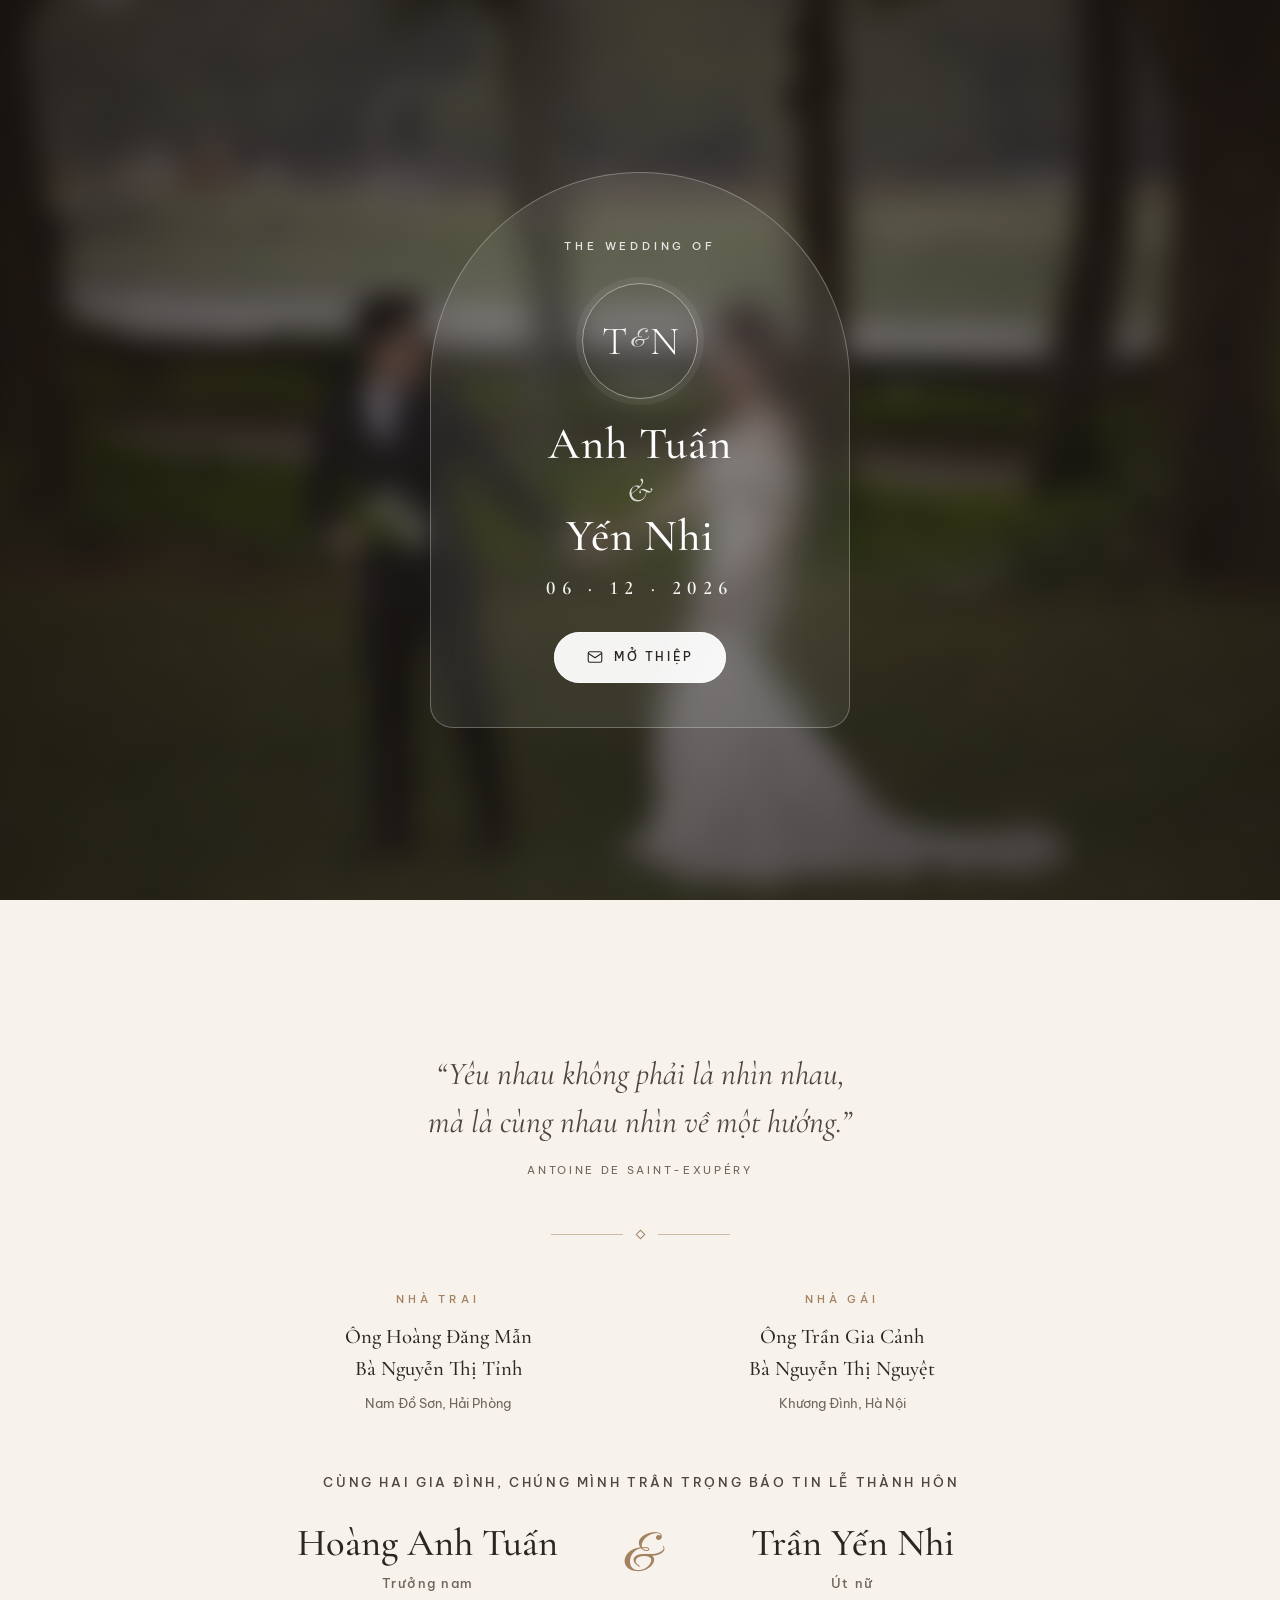
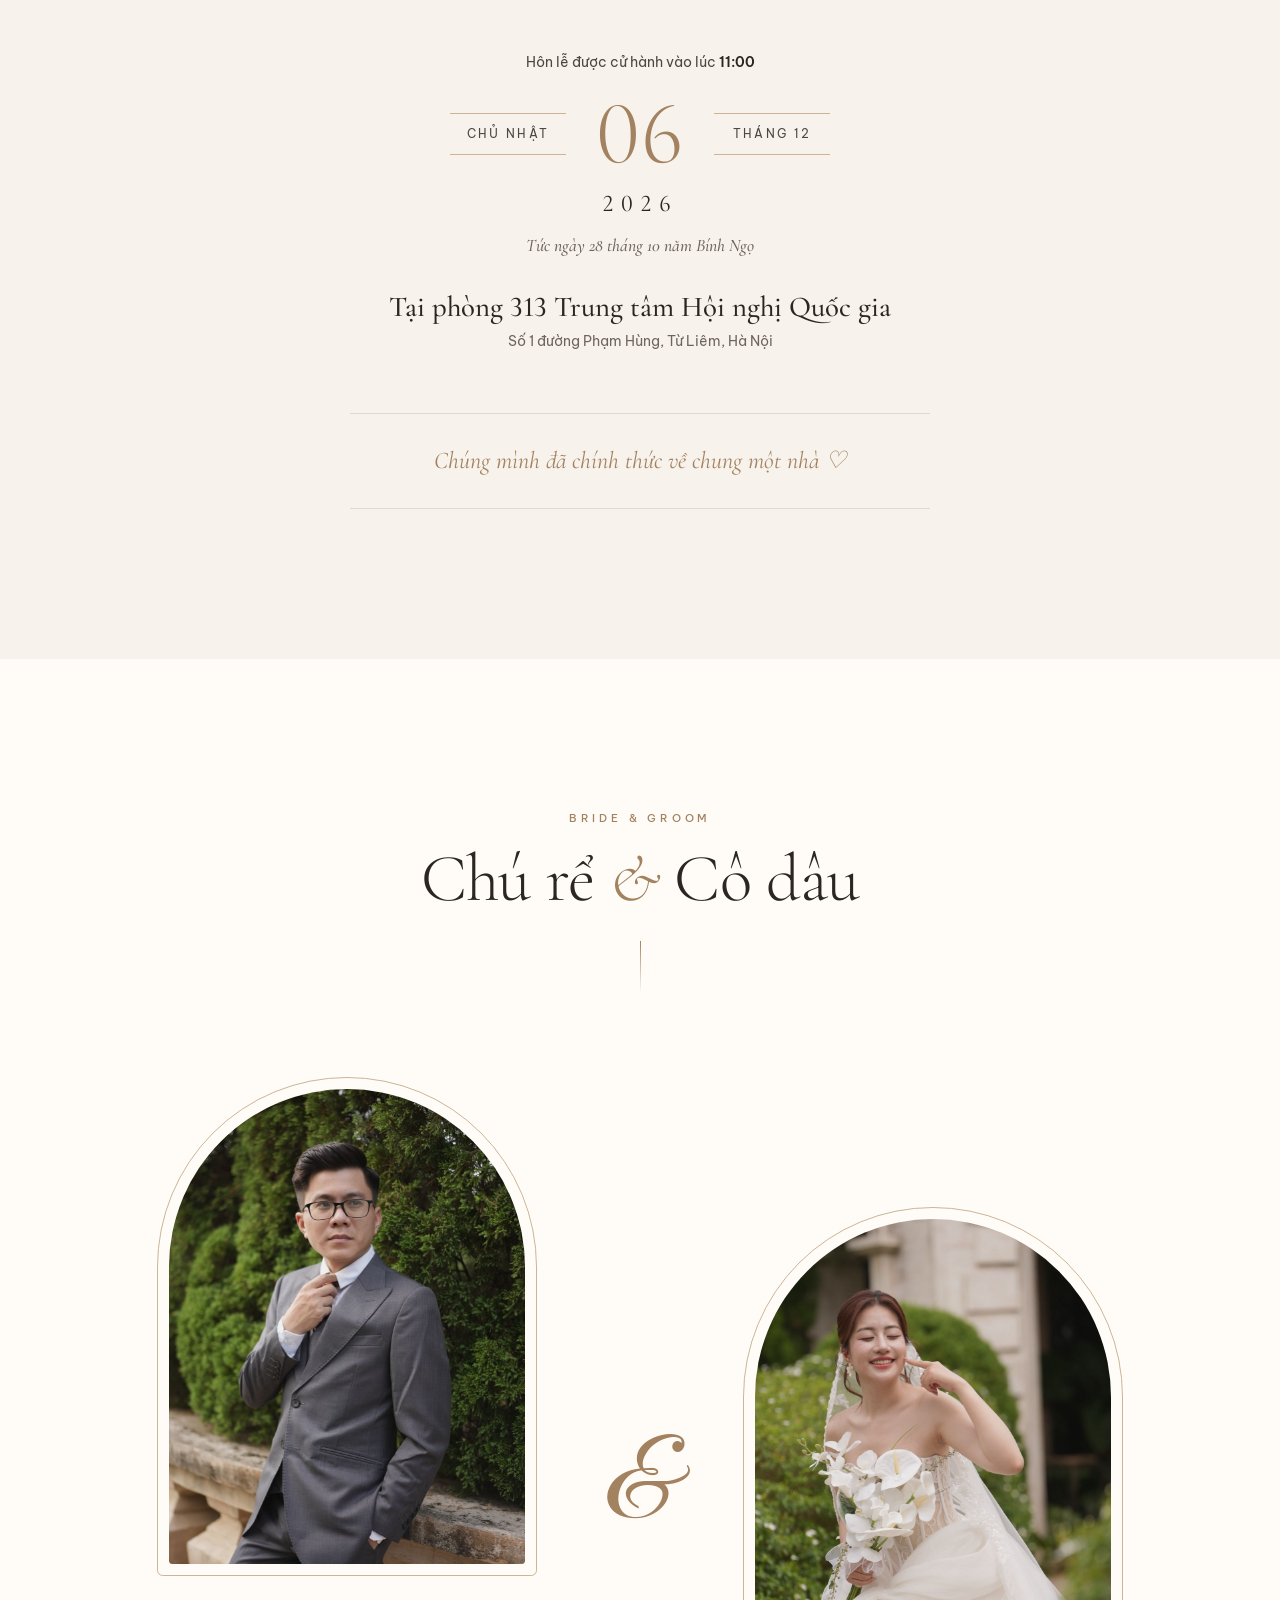
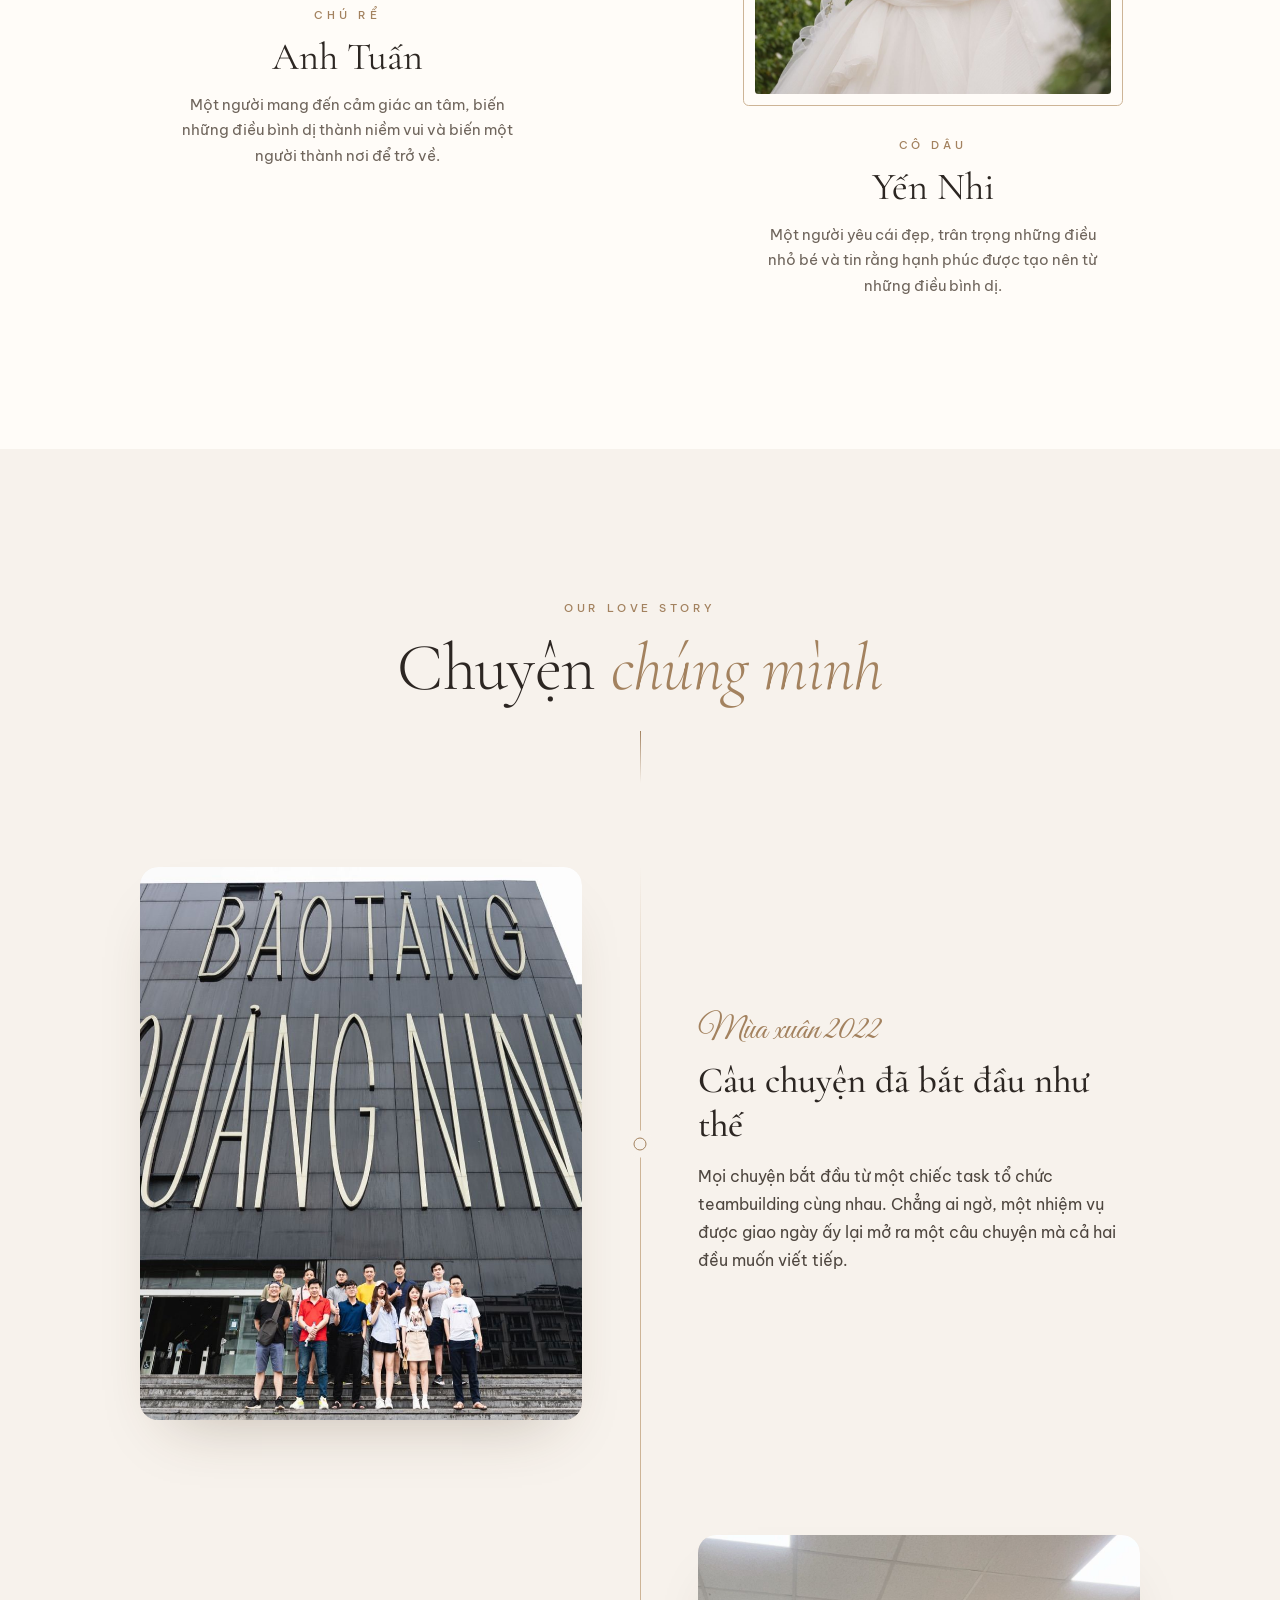
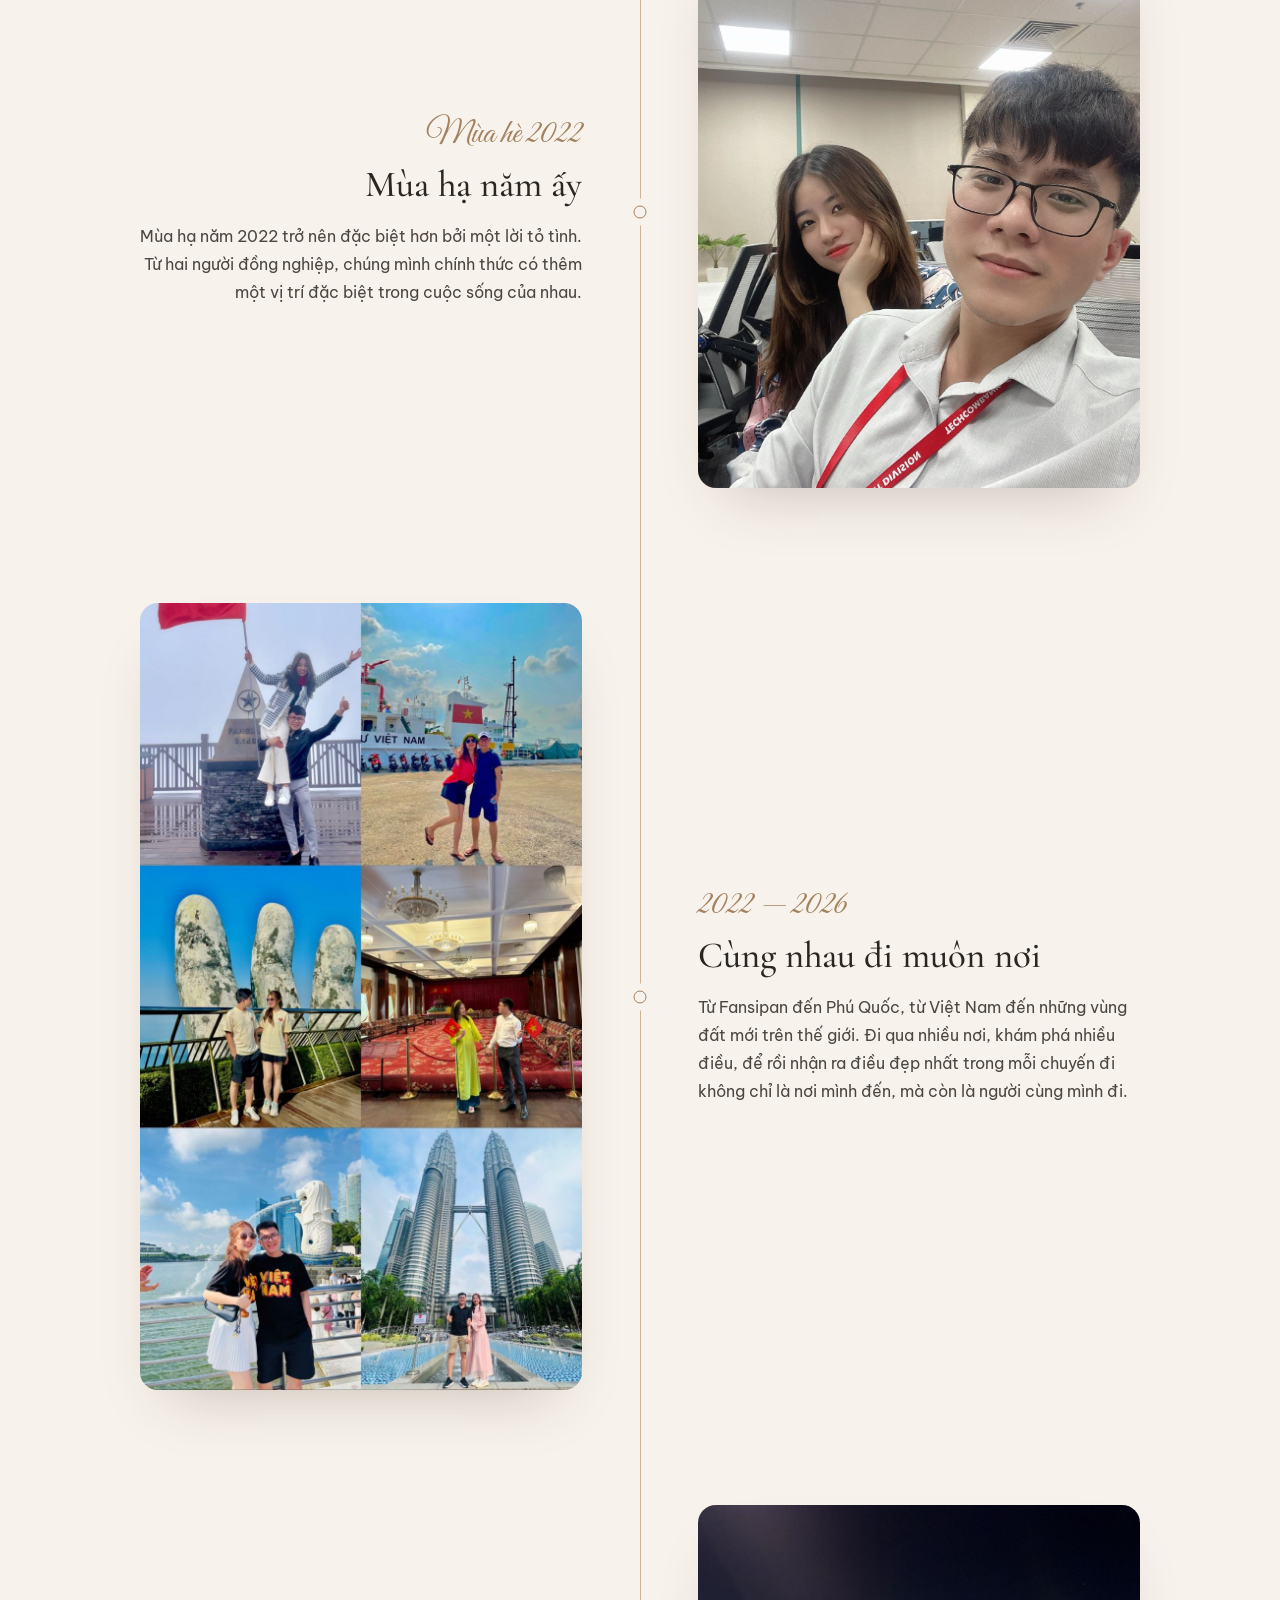
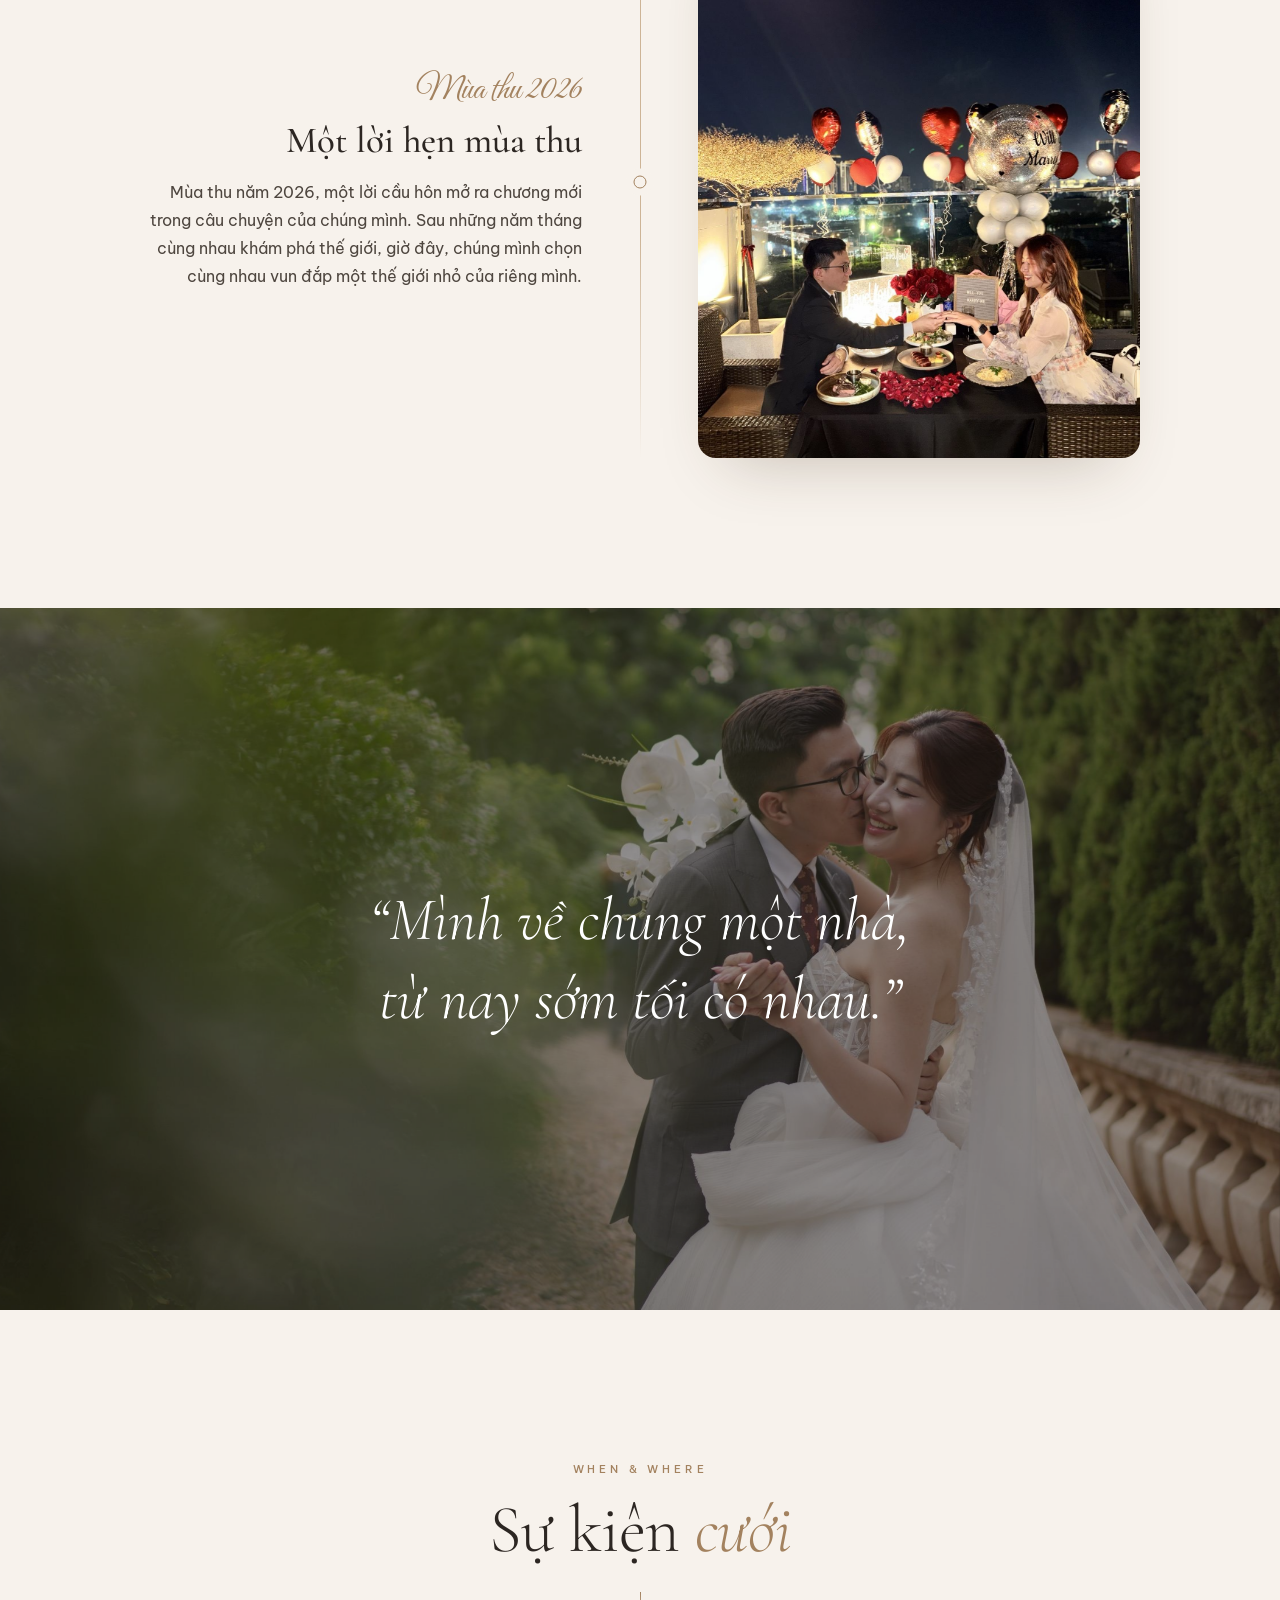
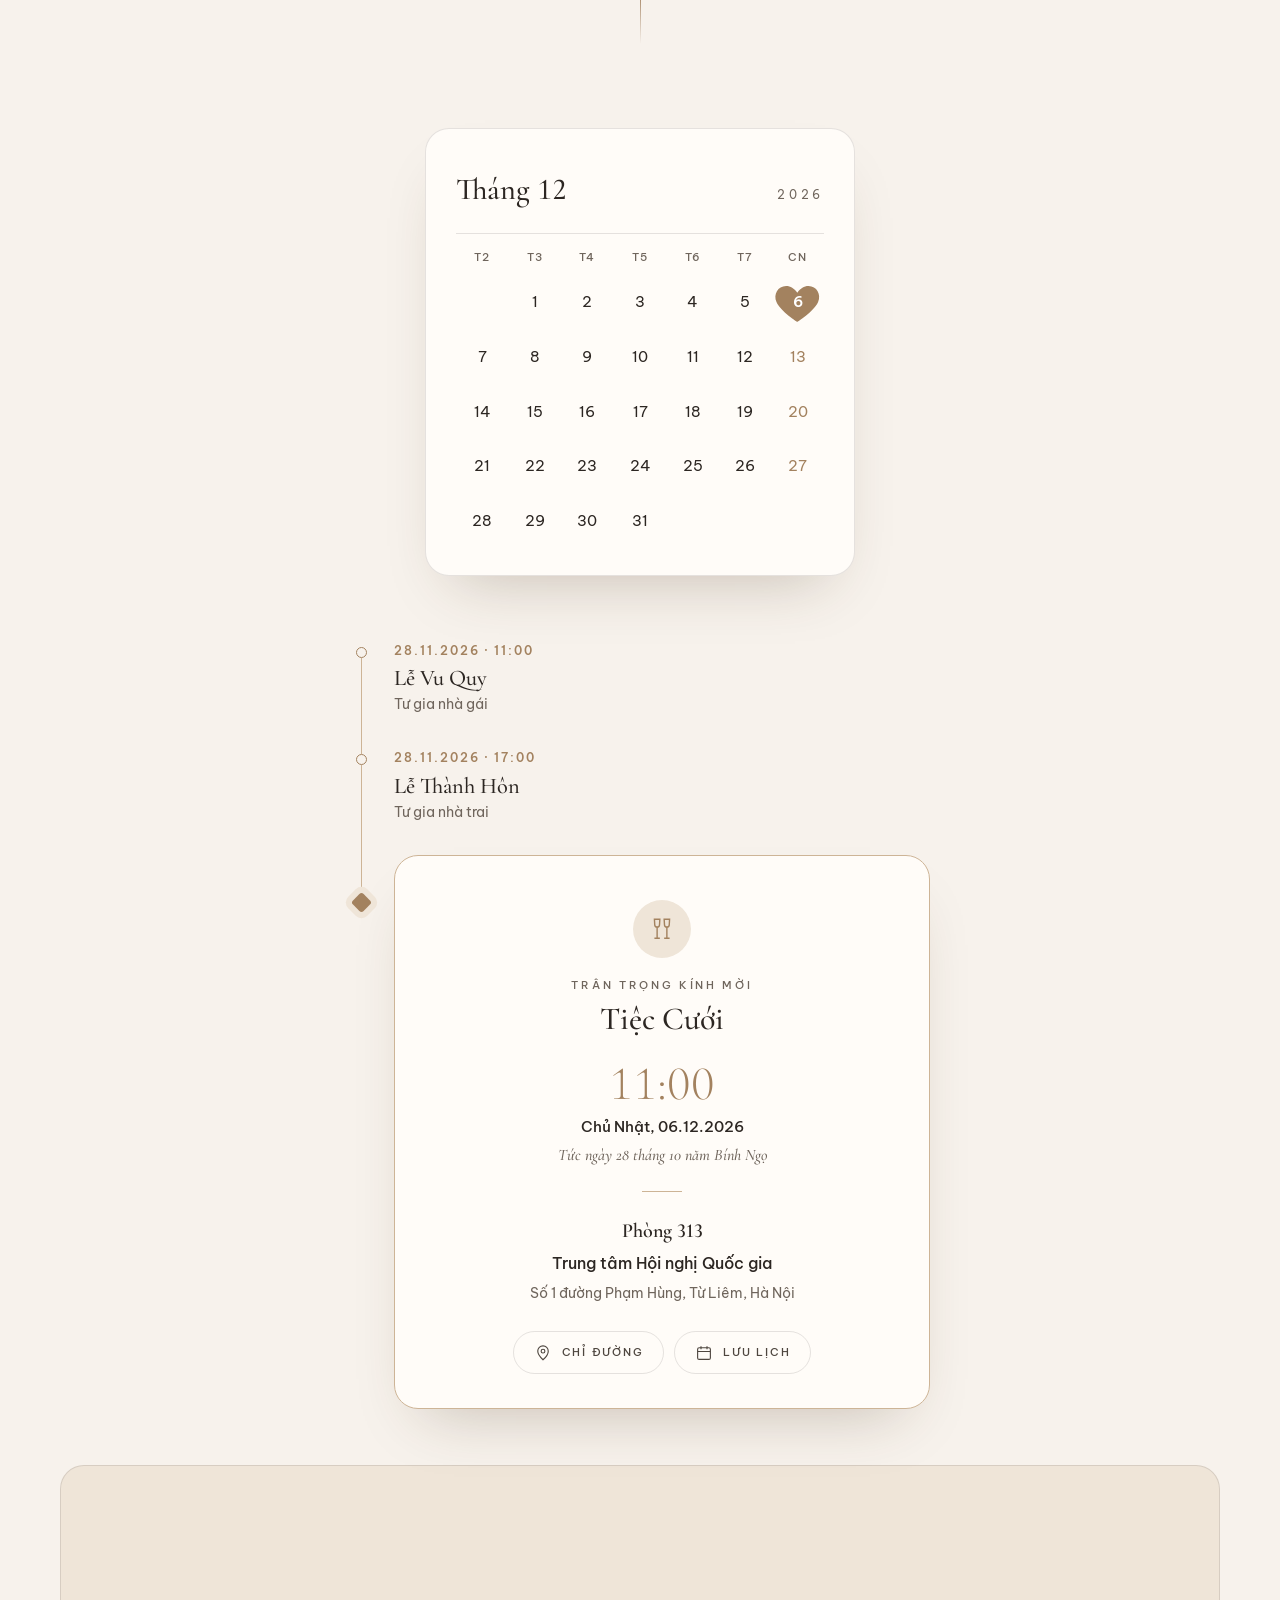
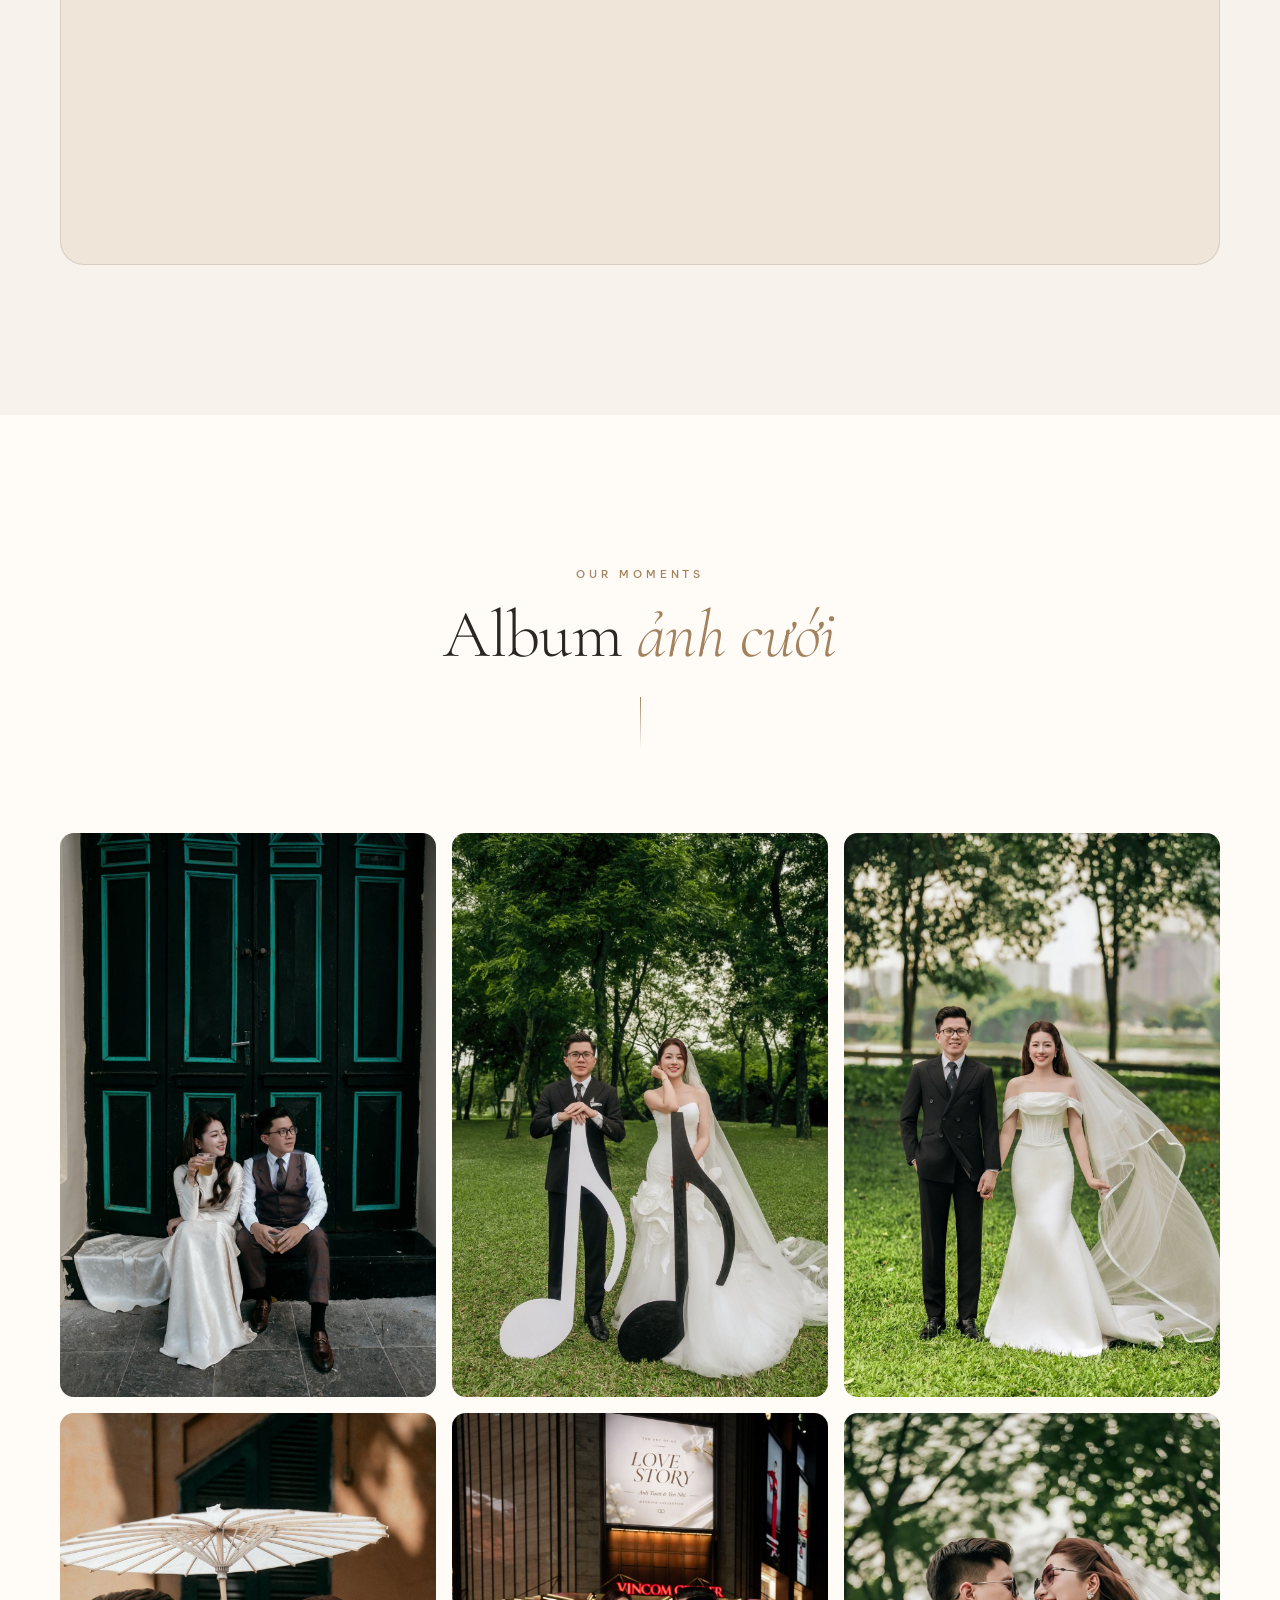
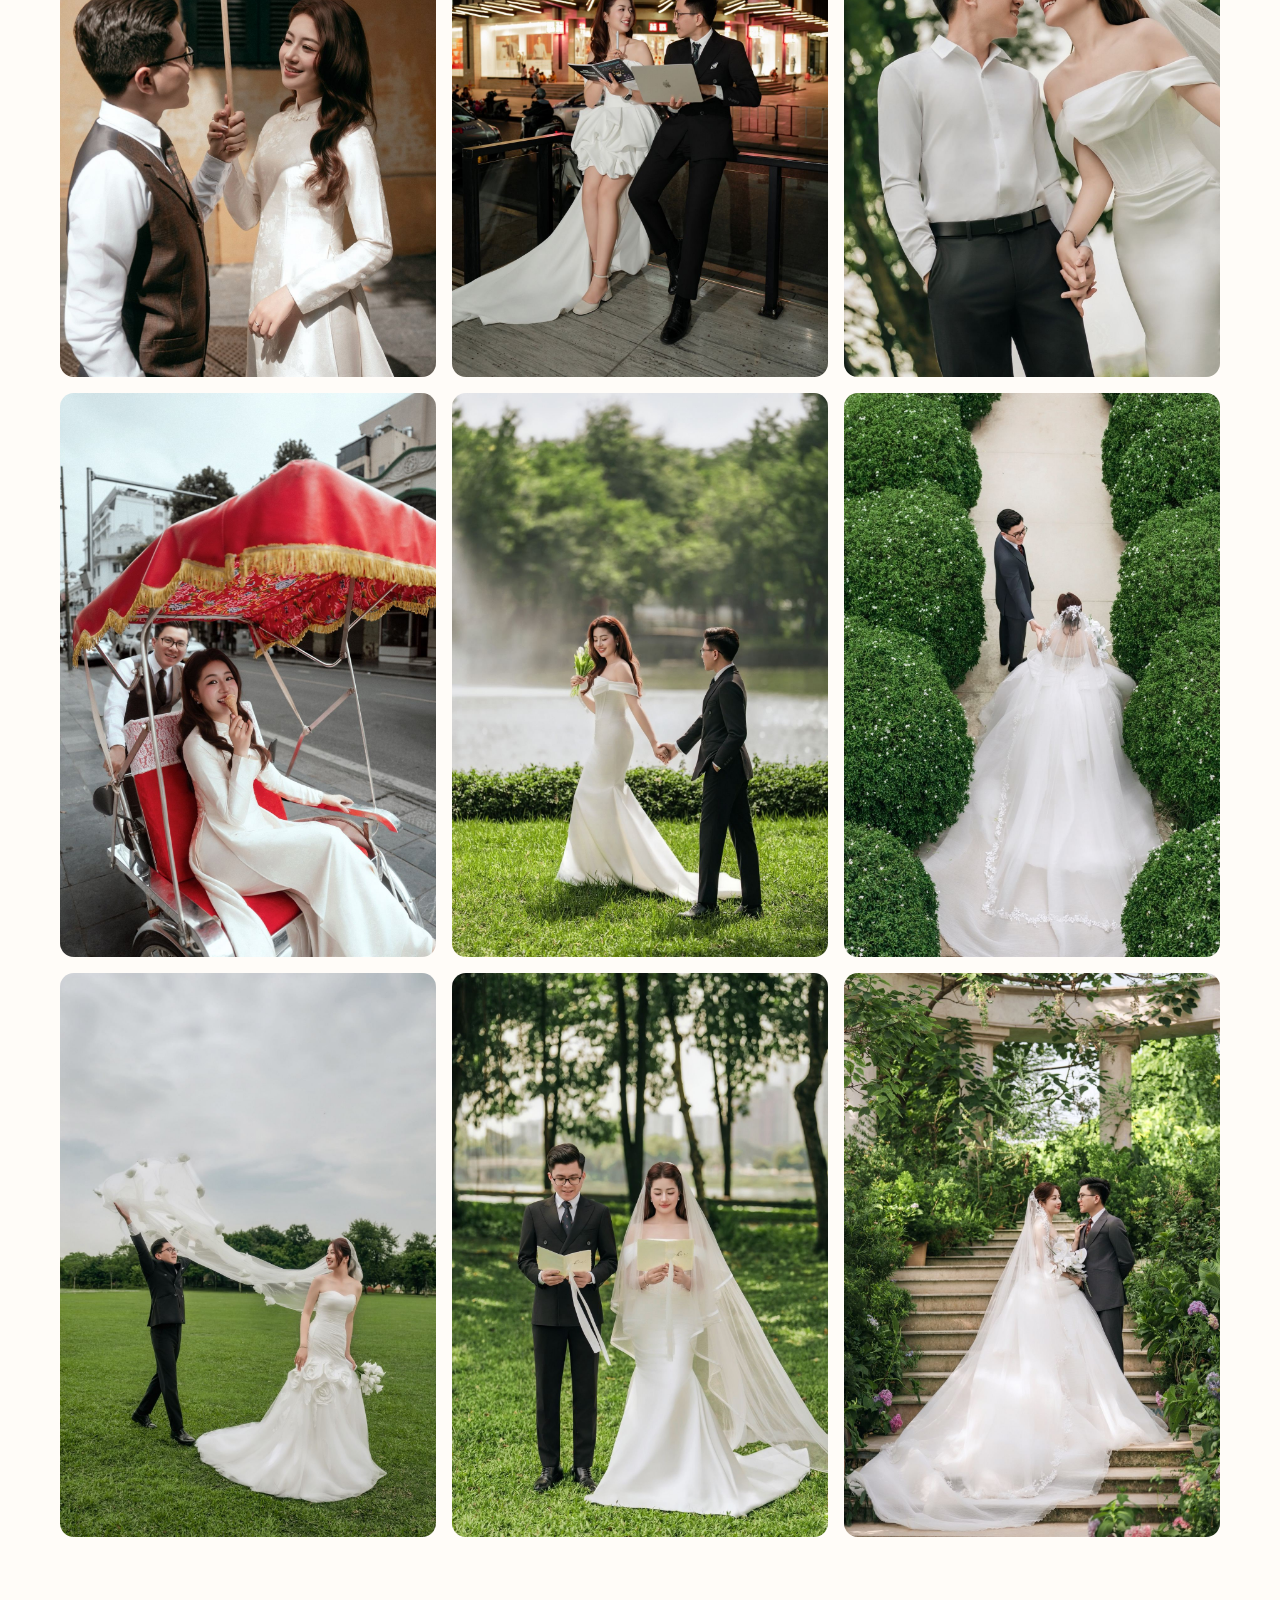
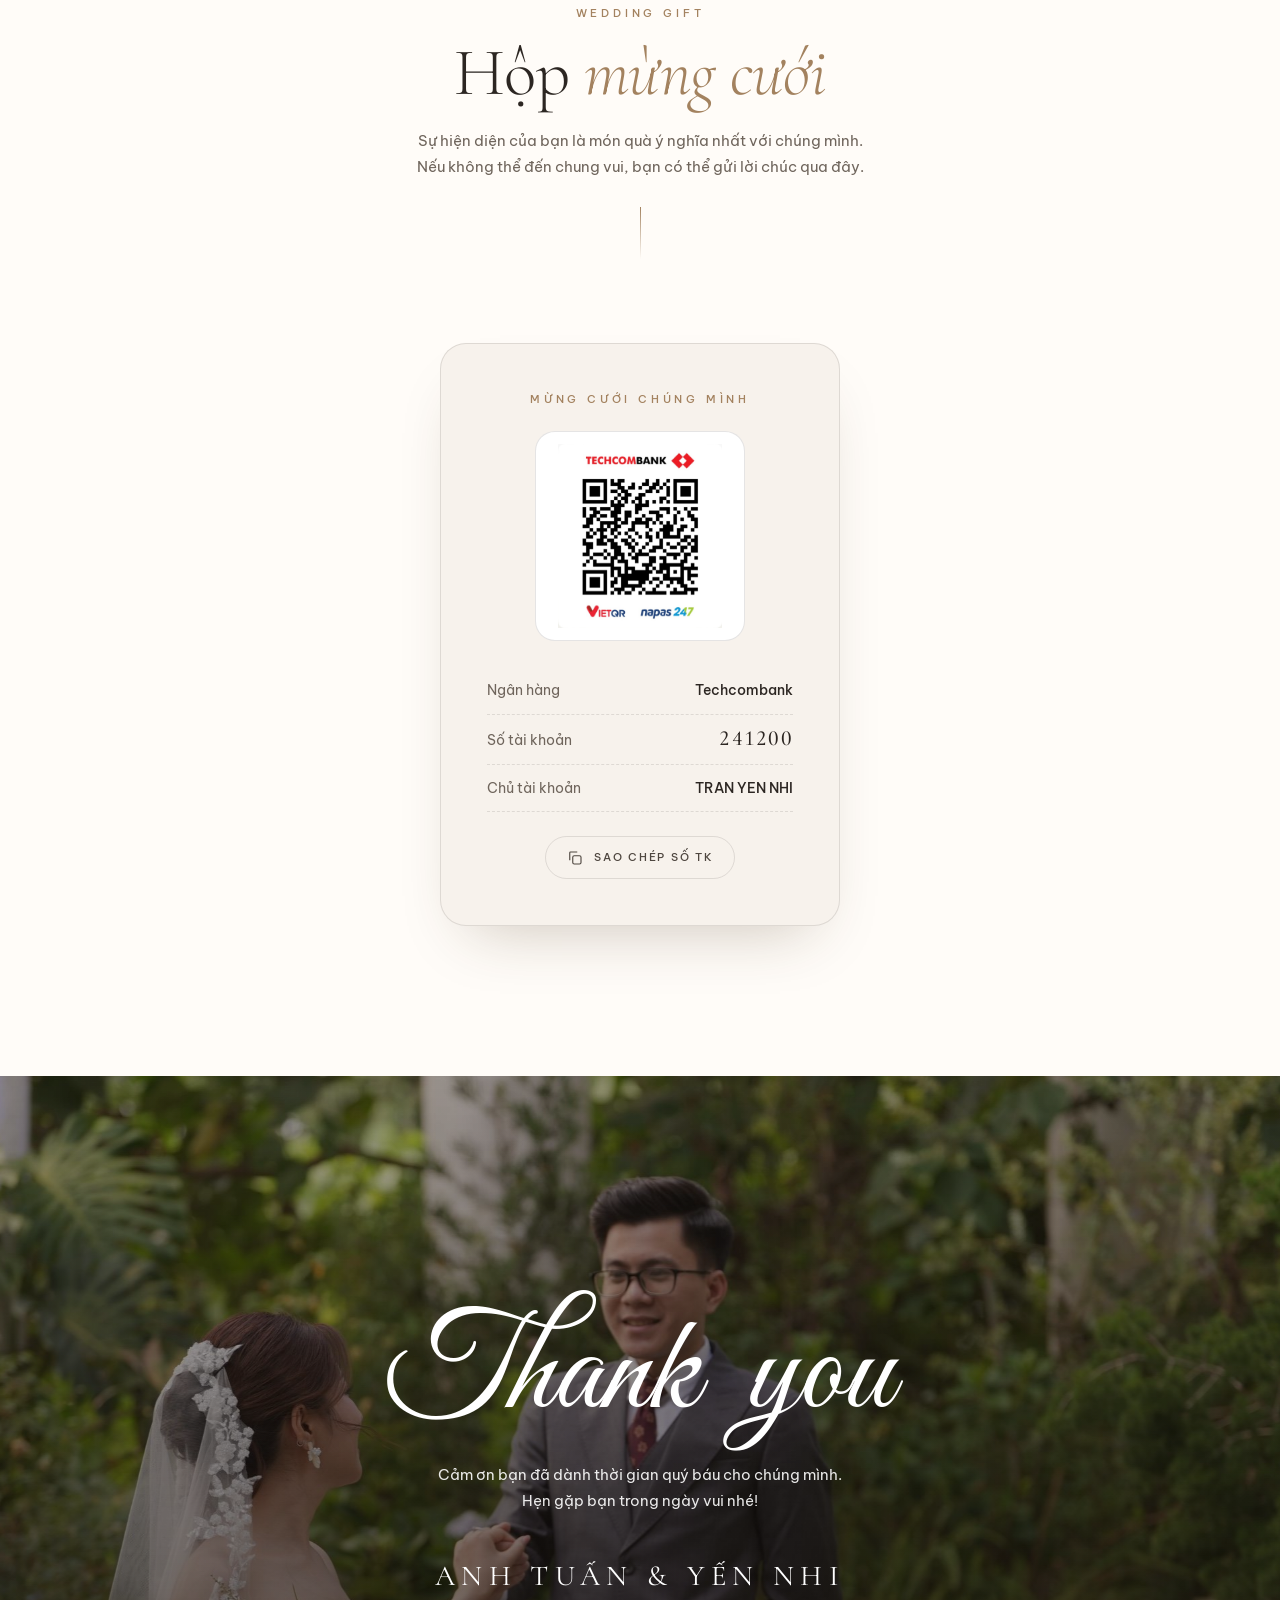
==== commit b6c14e95: "feat: new link preview image framed on the couple (1200x630, 89KB)" ====
--- a/index.html
+++ b/index.html
@@ -8,7 +8,7 @@
   <meta name="theme-color" content="#F7F2EC" />
 
   <!-- Ảnh + tiêu đề hiện ra khi gửi link qua Zalo / Messenger / Facebook / Telegram...
-       📷 images/cover/og-cover.jpg: ảnh NGANG đúng 1200x630px (tỉ lệ 1.91:1, các nền tảng
+       📷 images/cover/og-preview.jpg: ảnh NGANG đúng 1200x630px (tỉ lệ 1.91:1, các nền tảng
           không cắt thêm), hai người rõ mặt, dung lượng < 1MB.
        ⚠️ Các nền tảng không chạy JavaScript, nên mọi nội dung ở đây phải viết thẳng,
           ảnh phải là đường dẫn đầy đủ (https://...). Đổi ảnh thì đổi luôn tên file
@@ -19,8 +19,8 @@
   <meta property="og:title" content="Anh Tuấn &amp; Yến Nhi · Thiệp mời cưới 06.12.2026" />
   <meta property="og:description" content="Trân trọng kính mời bạn đến dự tiệc cưới của chúng mình lúc 11:00, Chủ Nhật 06.12.2026 tại Trung tâm Hội nghị Quốc gia." />
   <meta property="og:url" content="https://hoangtuan141.github.io/wedding_invitation/" />
-  <meta property="og:image" content="https://hoangtuan141.github.io/wedding_invitation/images/cover/og-cover.jpg" />
-  <meta property="og:image:secure_url" content="https://hoangtuan141.github.io/wedding_invitation/images/cover/og-cover.jpg" />
+  <meta property="og:image" content="https://hoangtuan141.github.io/wedding_invitation/images/cover/og-preview.jpg" />
+  <meta property="og:image:secure_url" content="https://hoangtuan141.github.io/wedding_invitation/images/cover/og-preview.jpg" />
   <meta property="og:image:type" content="image/jpeg" />
   <meta property="og:image:width" content="1200" />
   <meta property="og:image:height" content="630" />
@@ -28,7 +28,7 @@
   <meta name="twitter:card" content="summary_large_image" />
   <meta name="twitter:title" content="Anh Tuấn &amp; Yến Nhi · Thiệp mời cưới 06.12.2026" />
   <meta name="twitter:description" content="Trân trọng kính mời bạn đến dự tiệc cưới của chúng mình lúc 11:00, Chủ Nhật 06.12.2026 tại Trung tâm Hội nghị Quốc gia." />
-  <meta name="twitter:image" content="https://hoangtuan141.github.io/wedding_invitation/images/cover/og-cover.jpg" />
+  <meta name="twitter:image" content="https://hoangtuan141.github.io/wedding_invitation/images/cover/og-preview.jpg" />
   <link rel="icon" href="data:image/svg+xml,<svg xmlns='http://www.w3.org/2000/svg' viewBox='0 0 100 100'><text y='.9em' font-size='90'>💍</text></svg>" />
   <link rel="preconnect" href="https://fonts.googleapis.com" />
   <link rel="preconnect" href="https://fonts.gstatic.com" crossorigin />
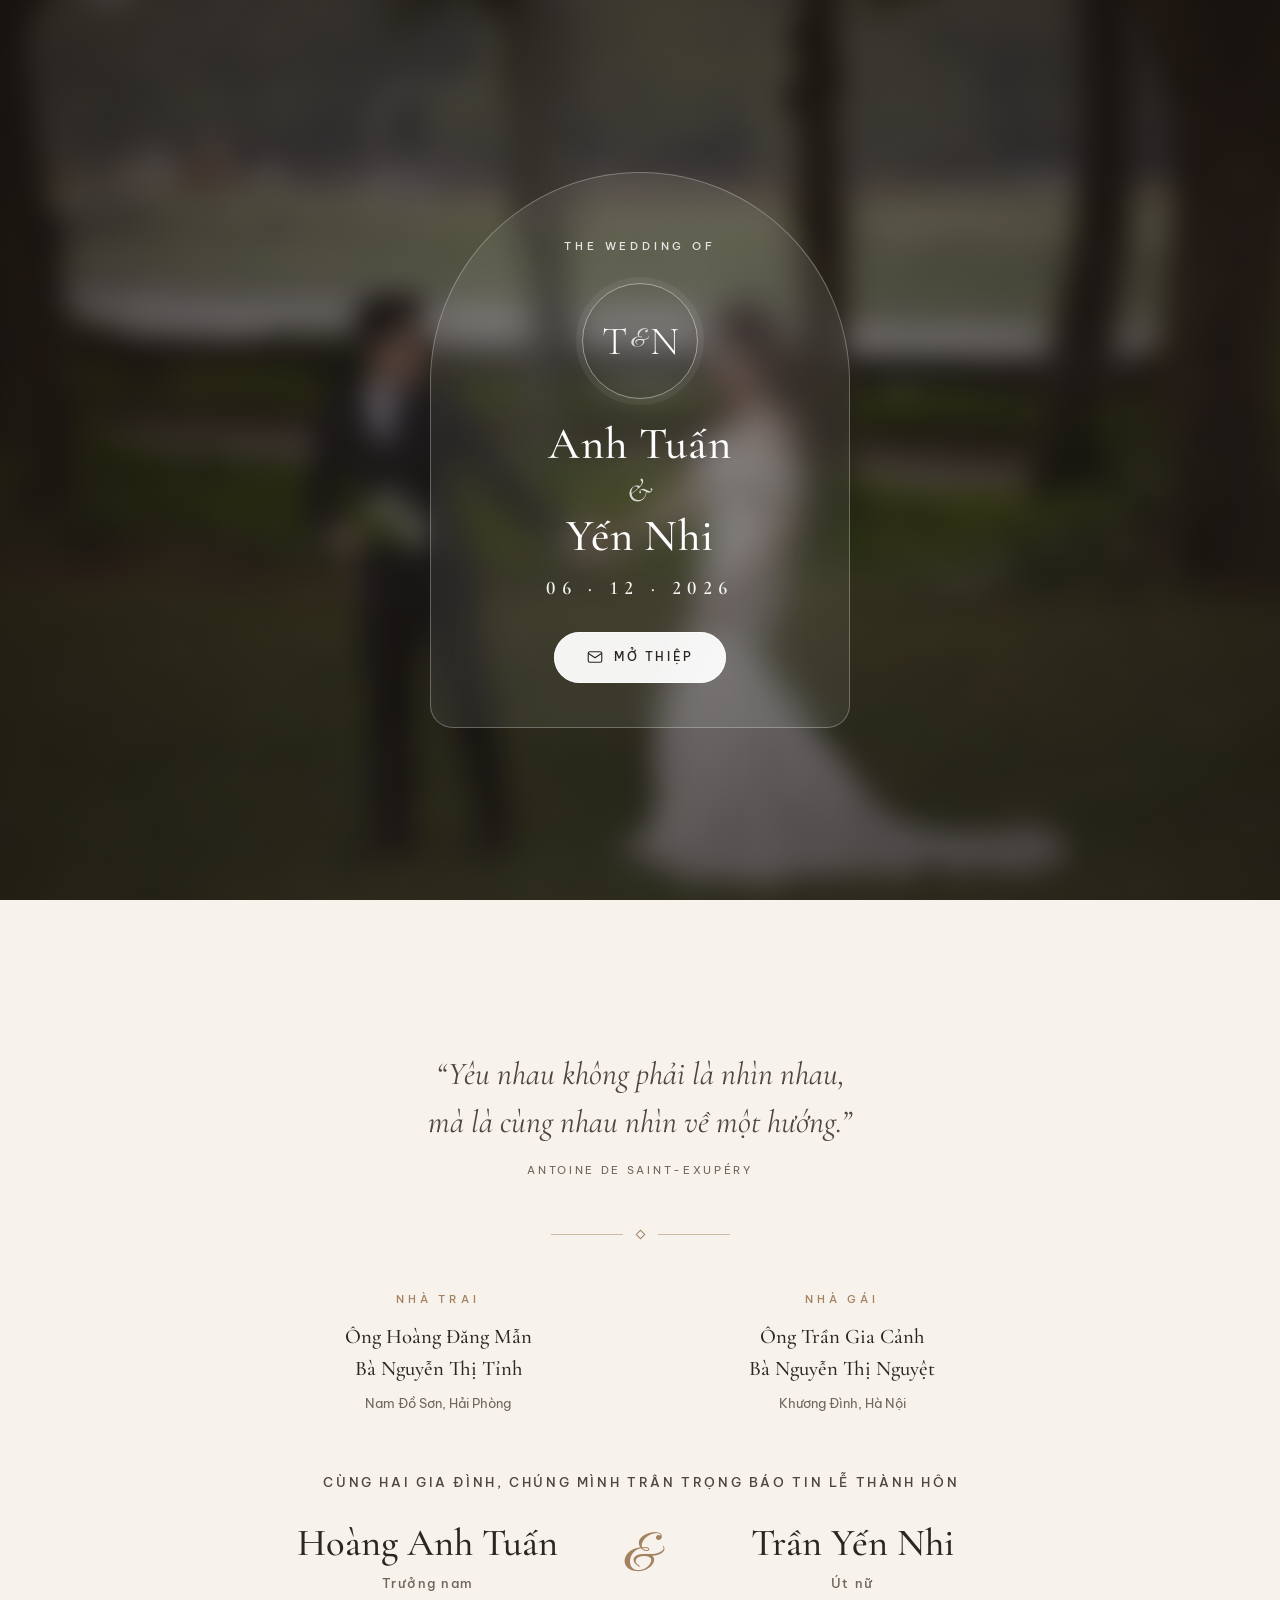
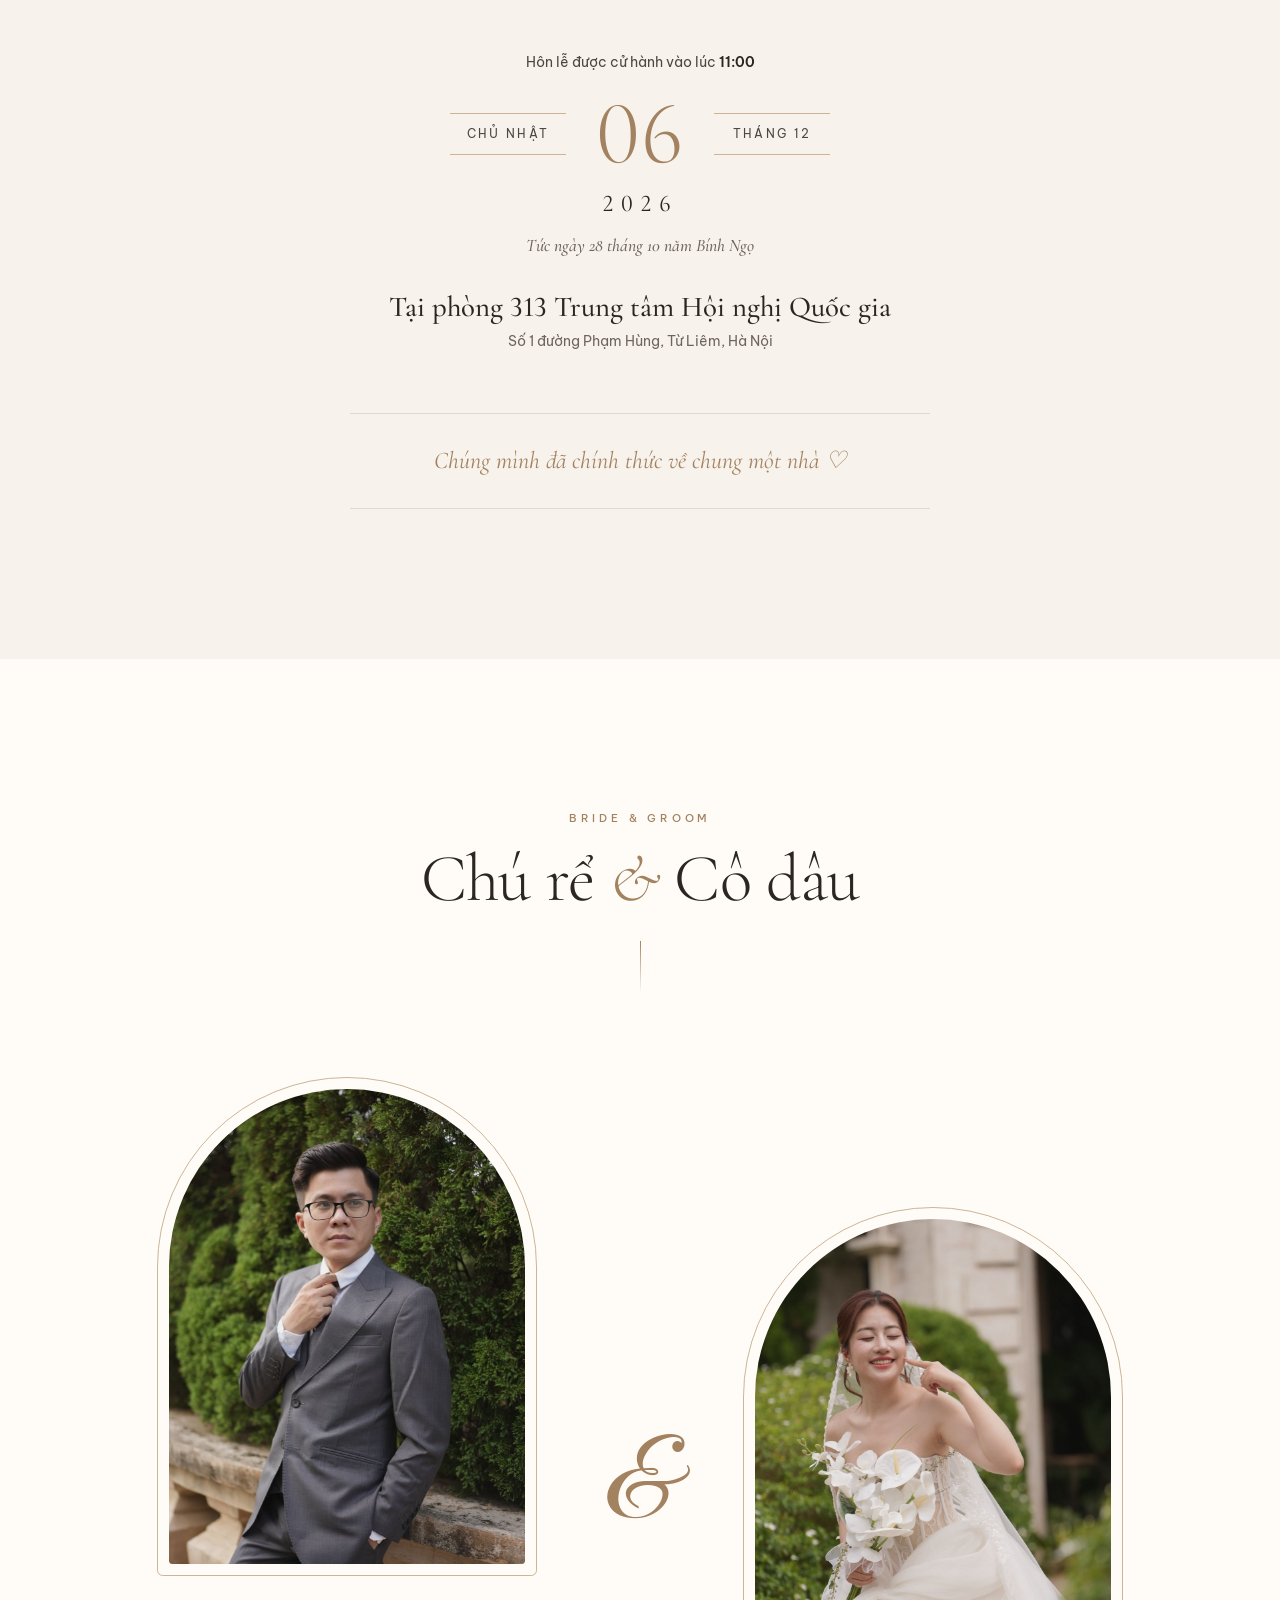
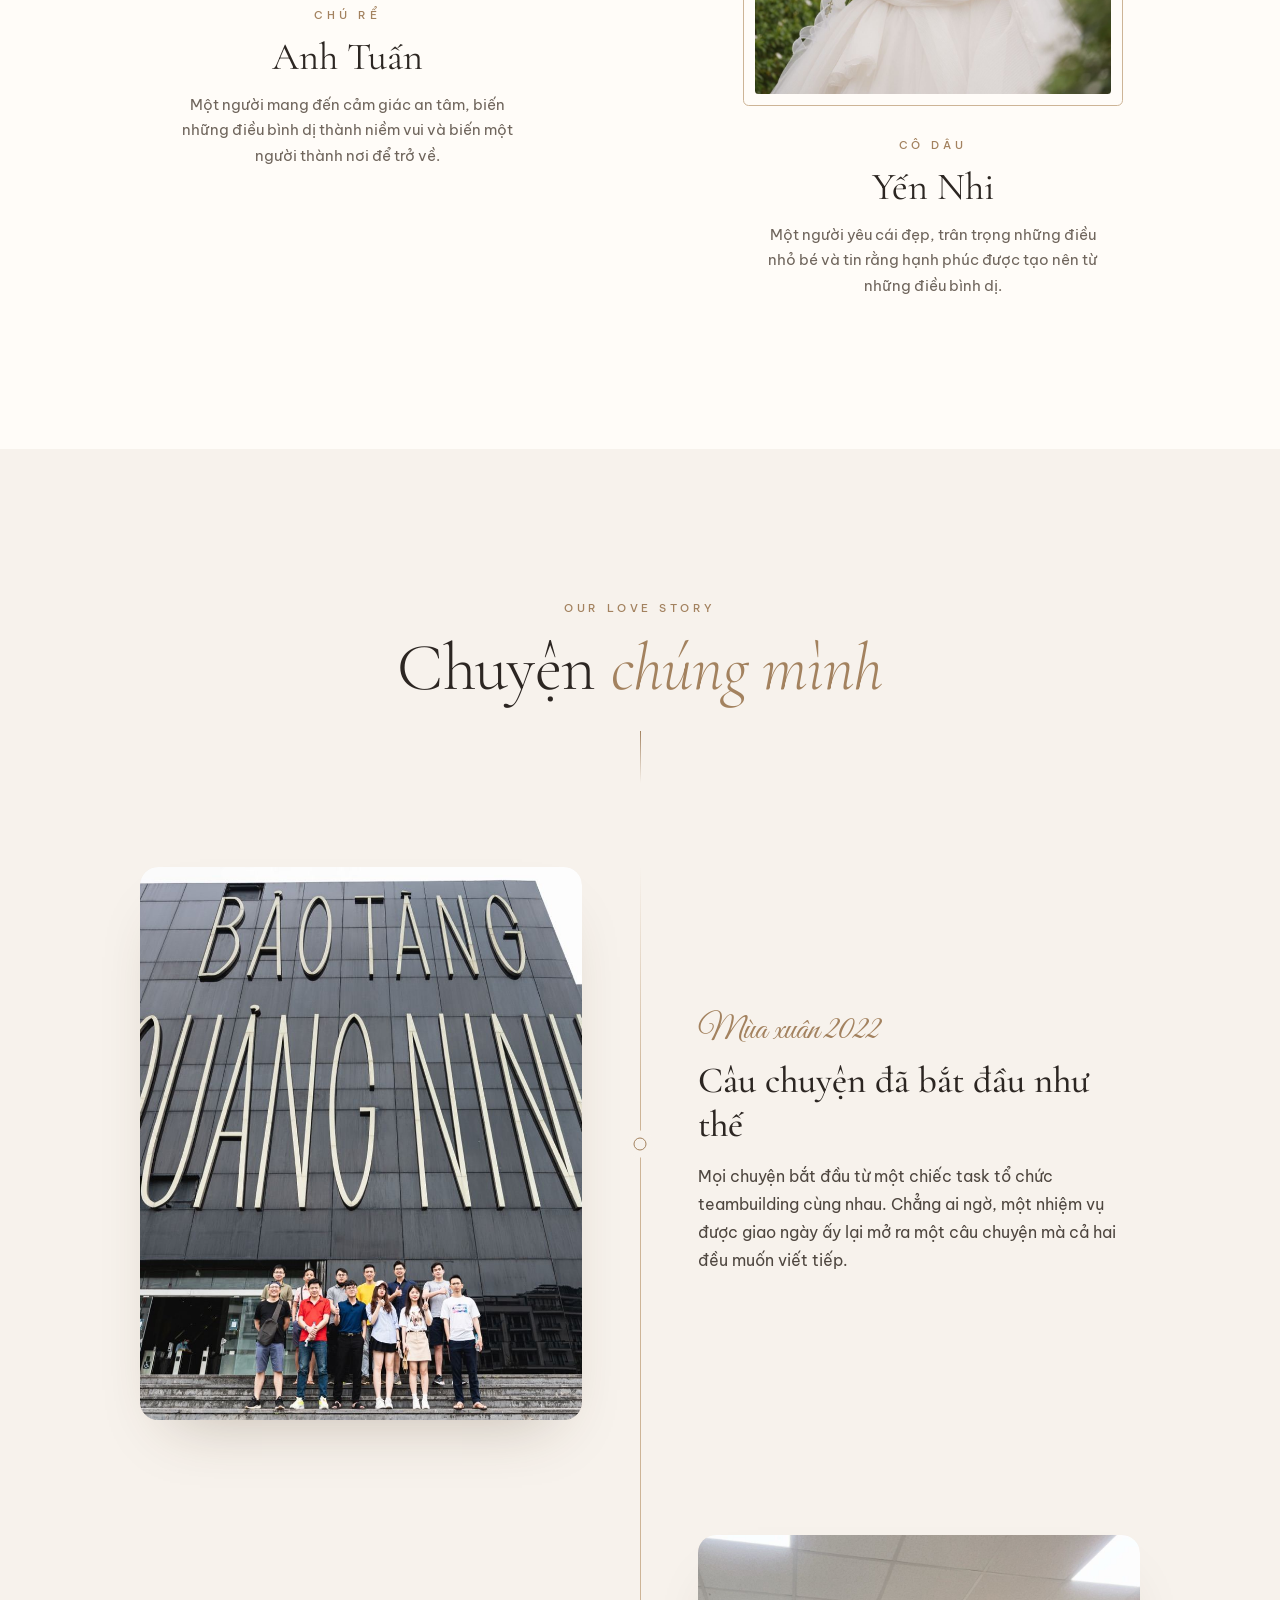
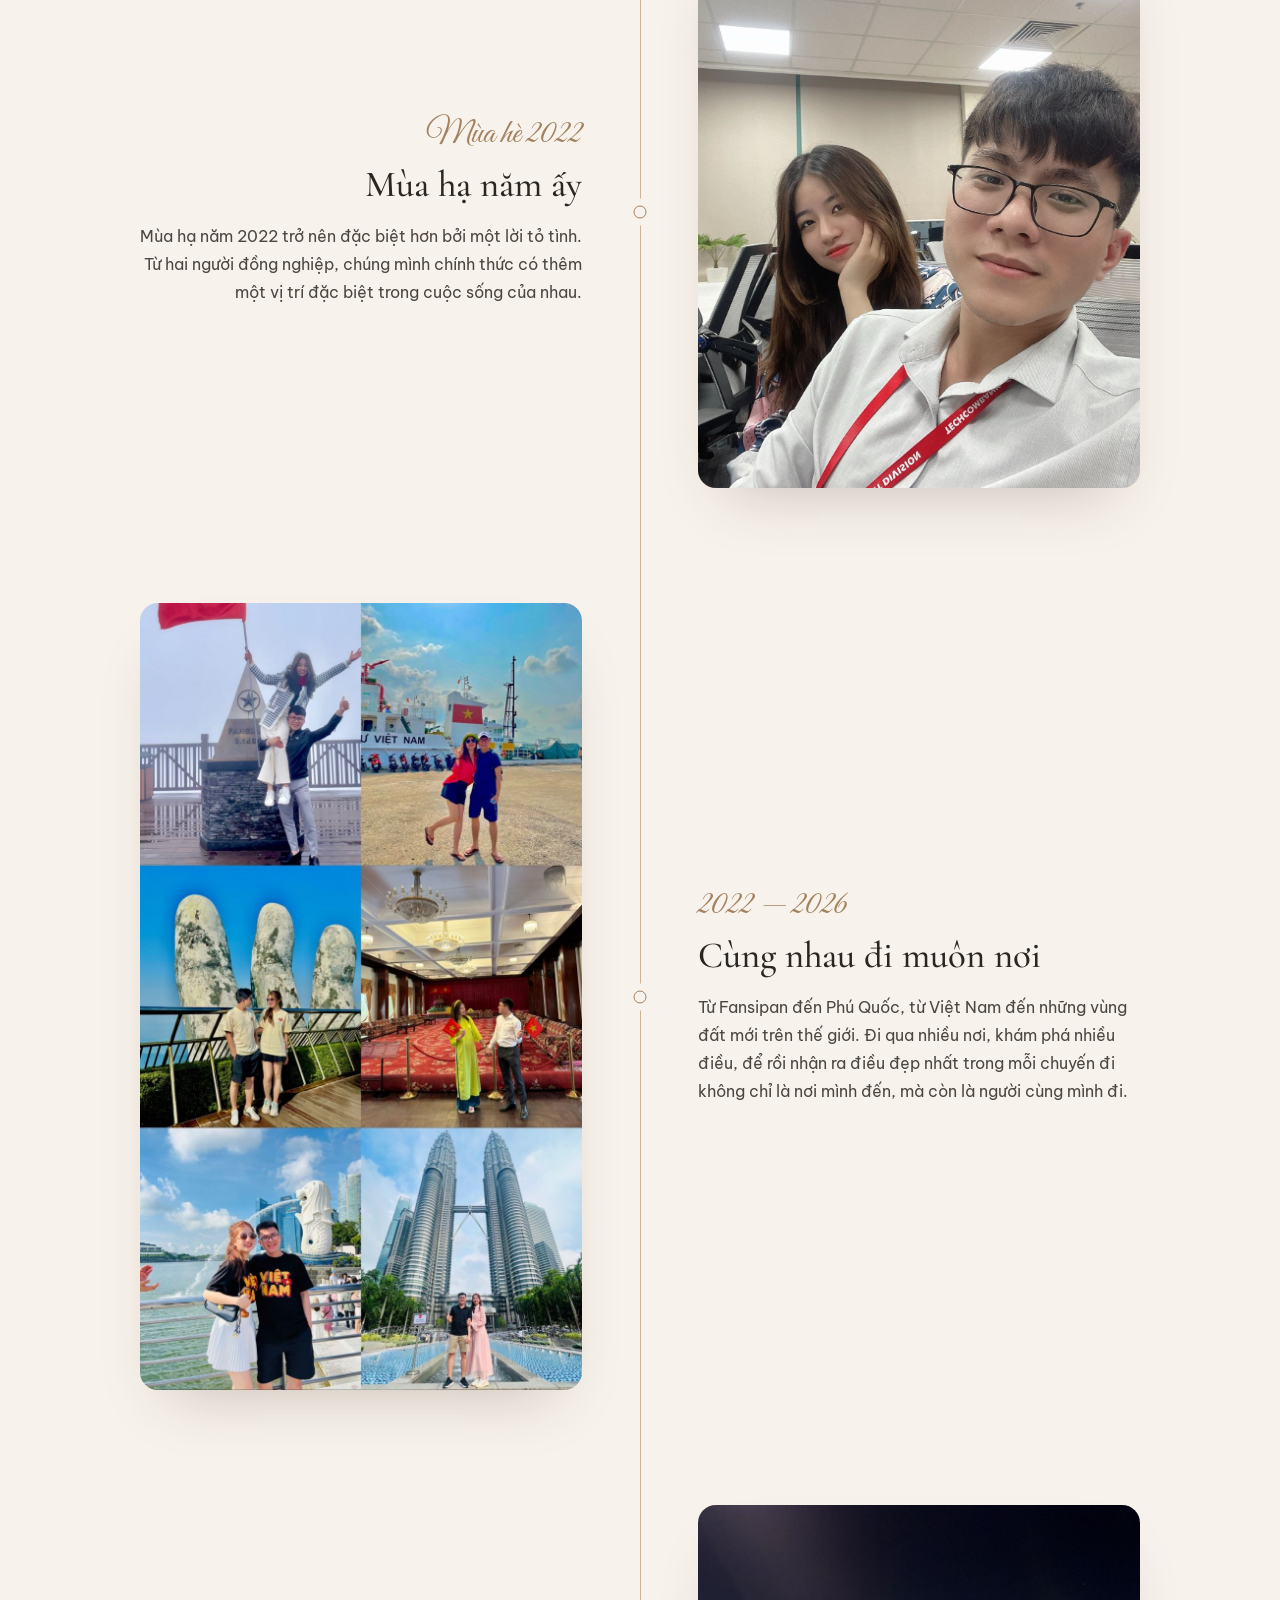
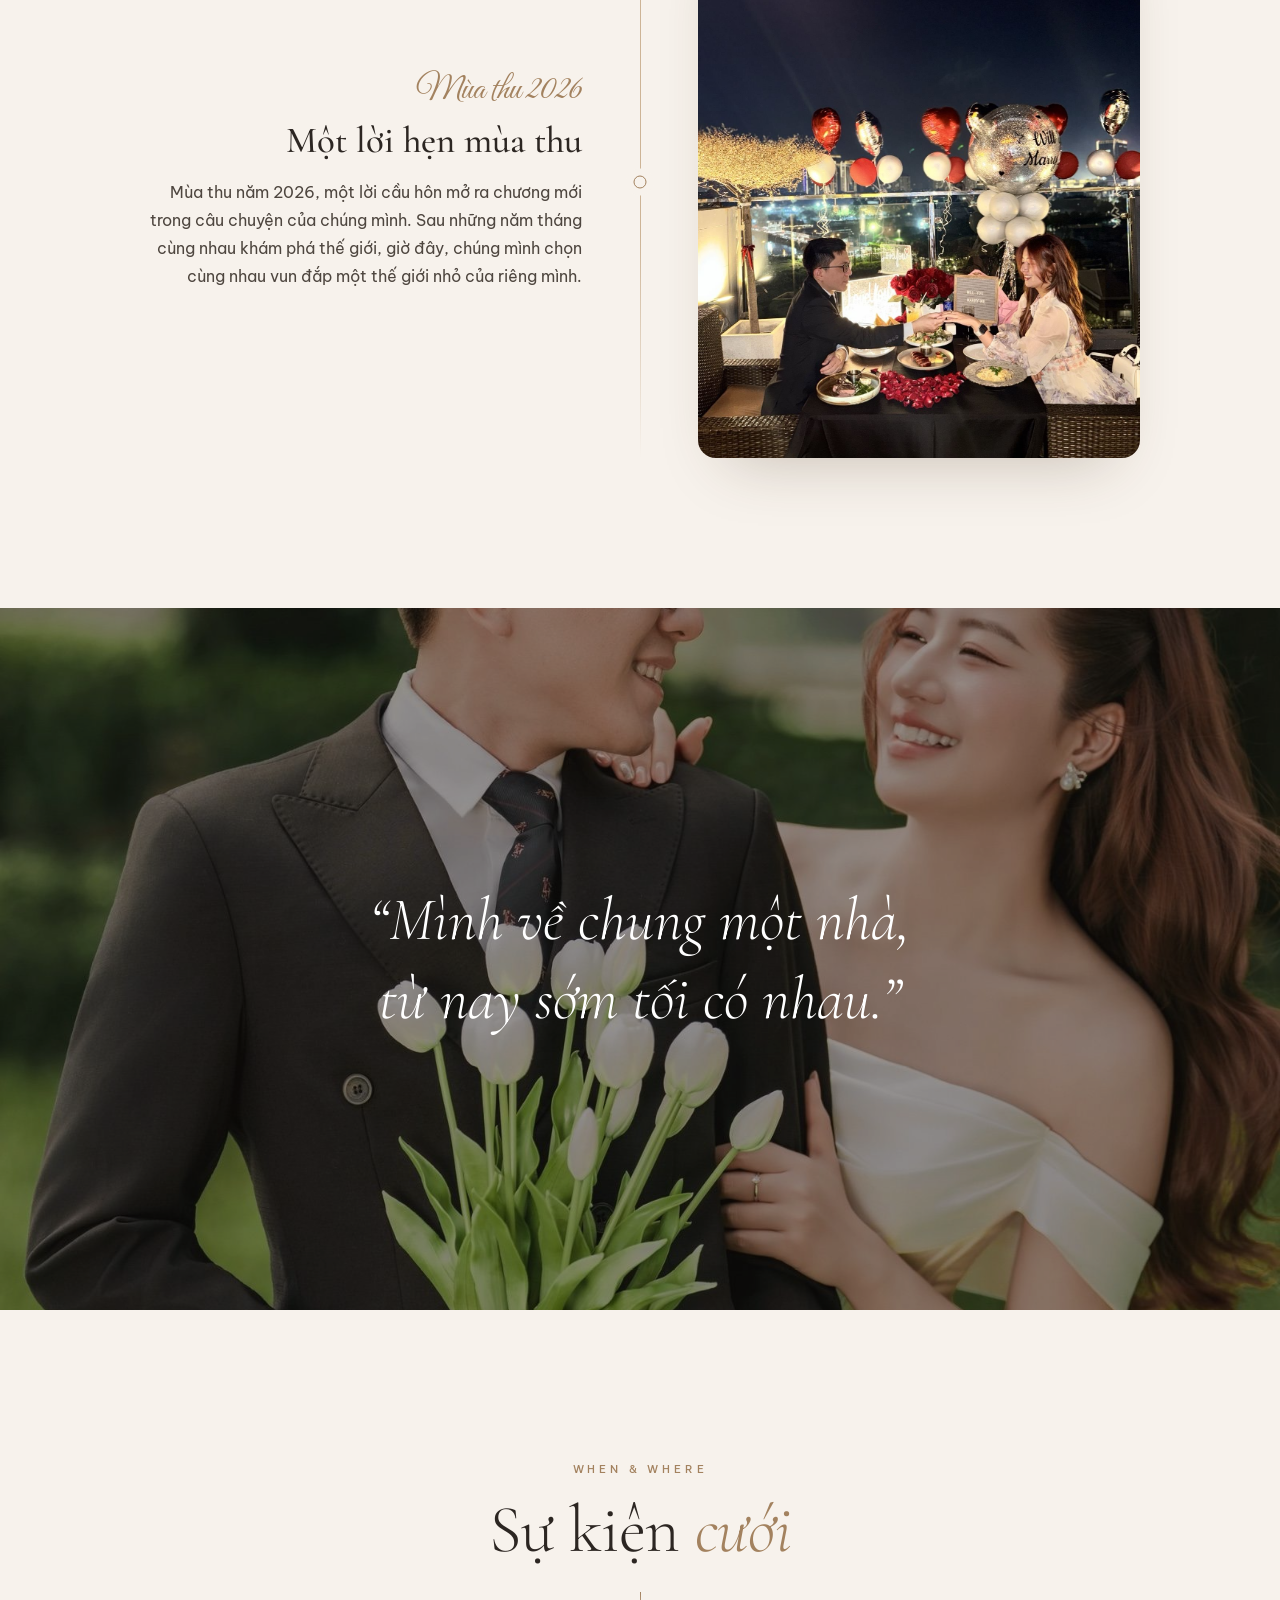
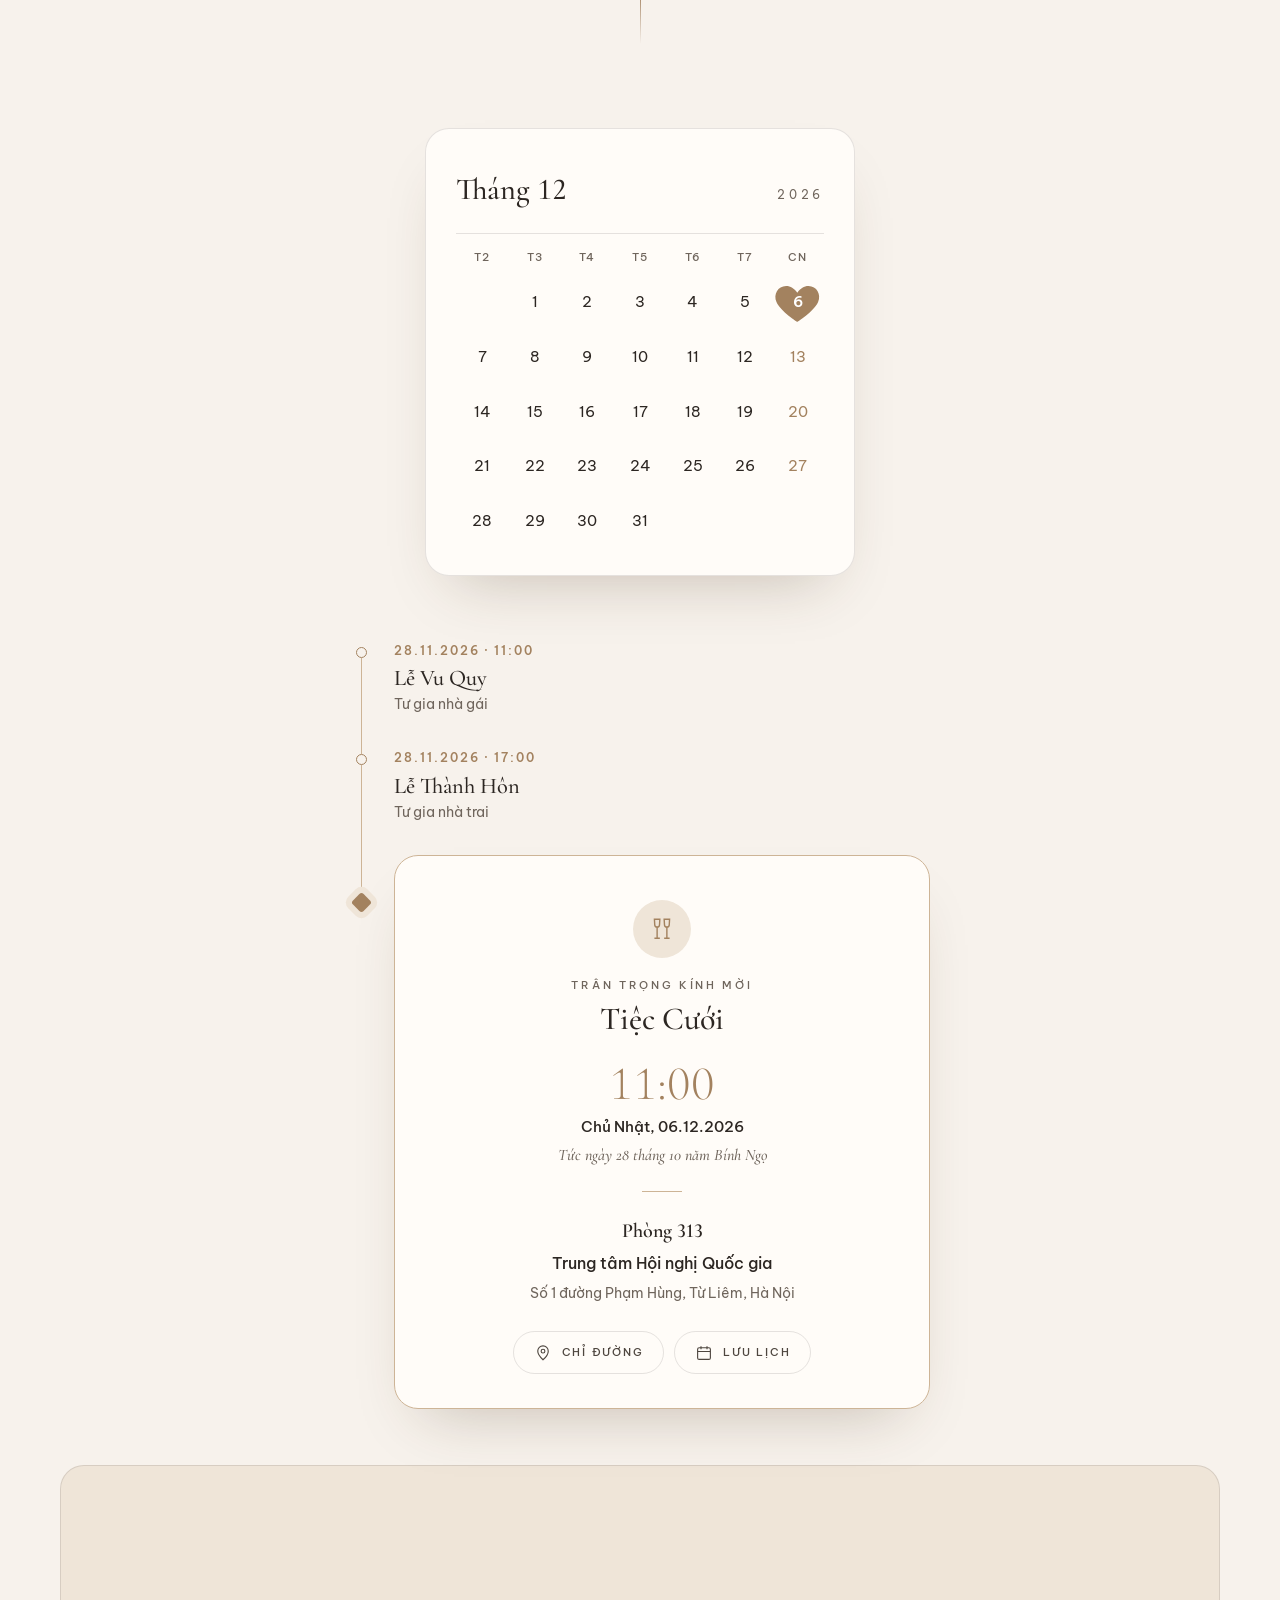
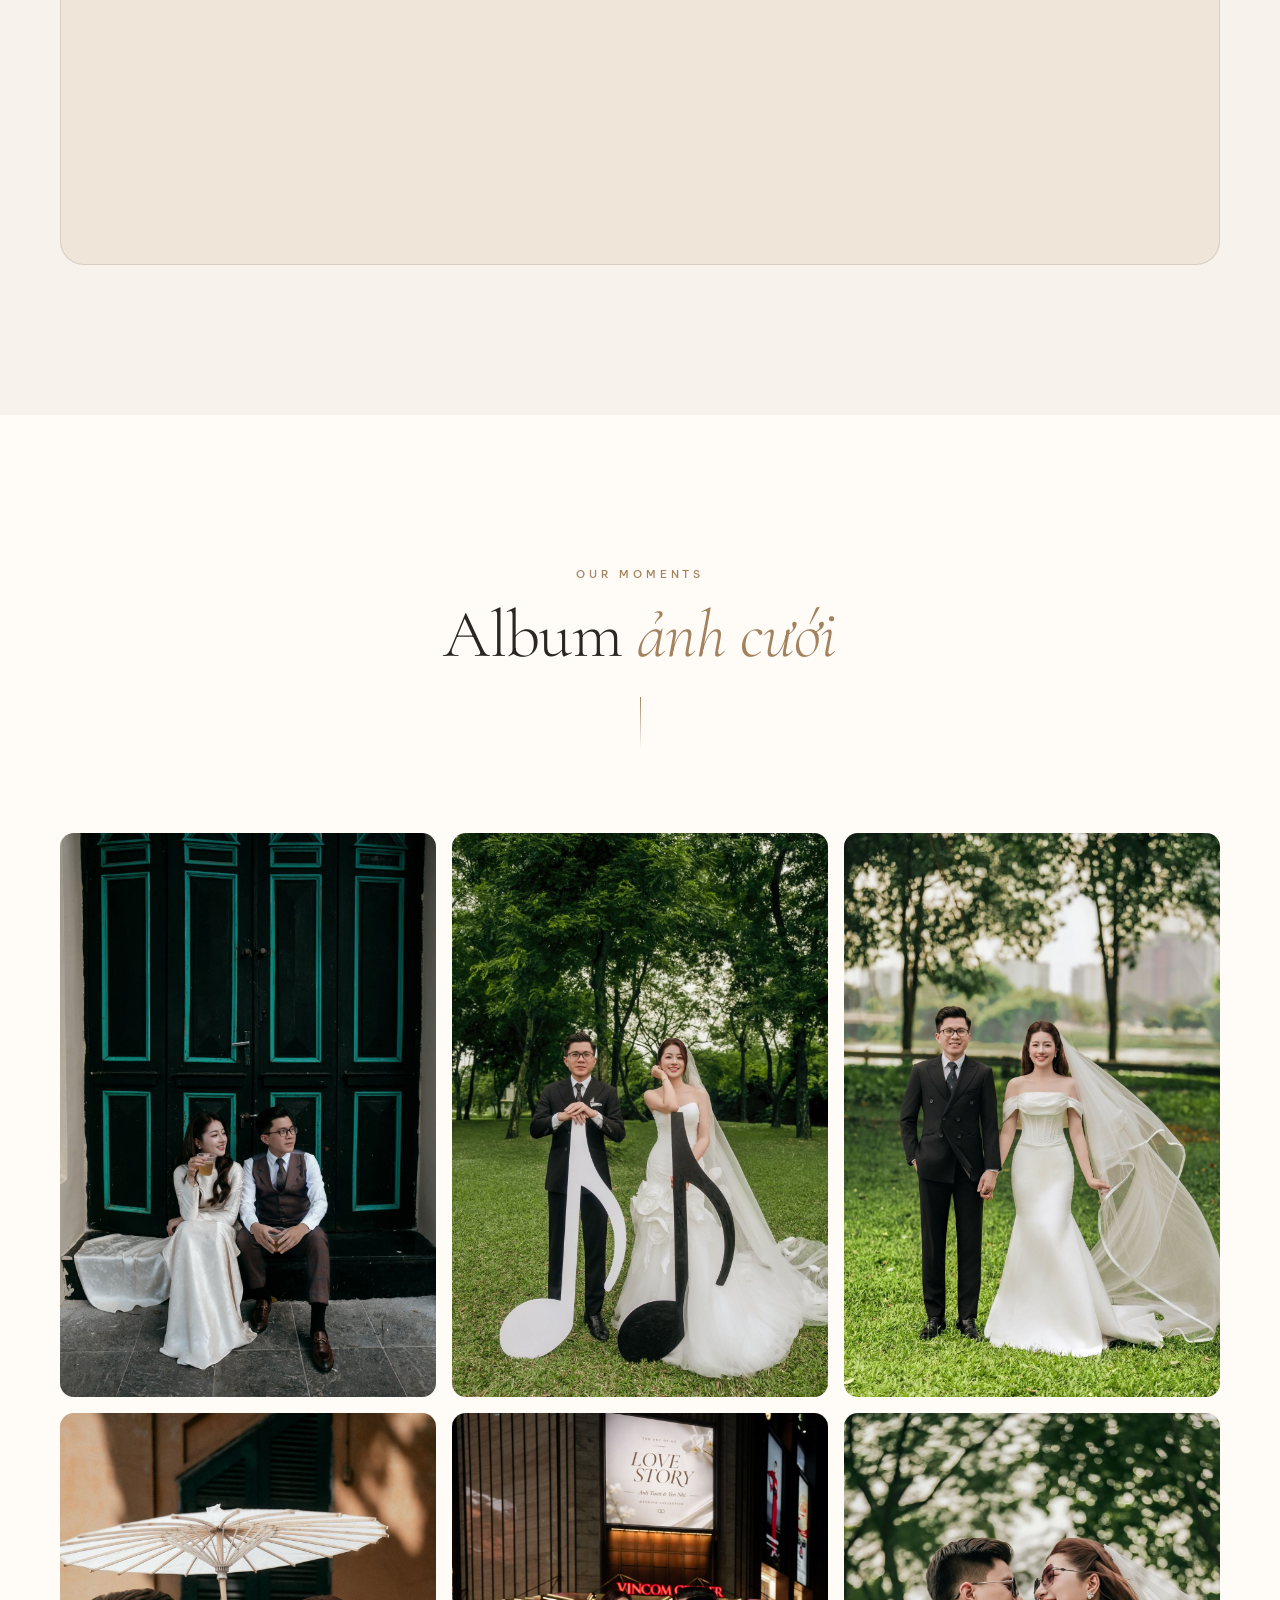
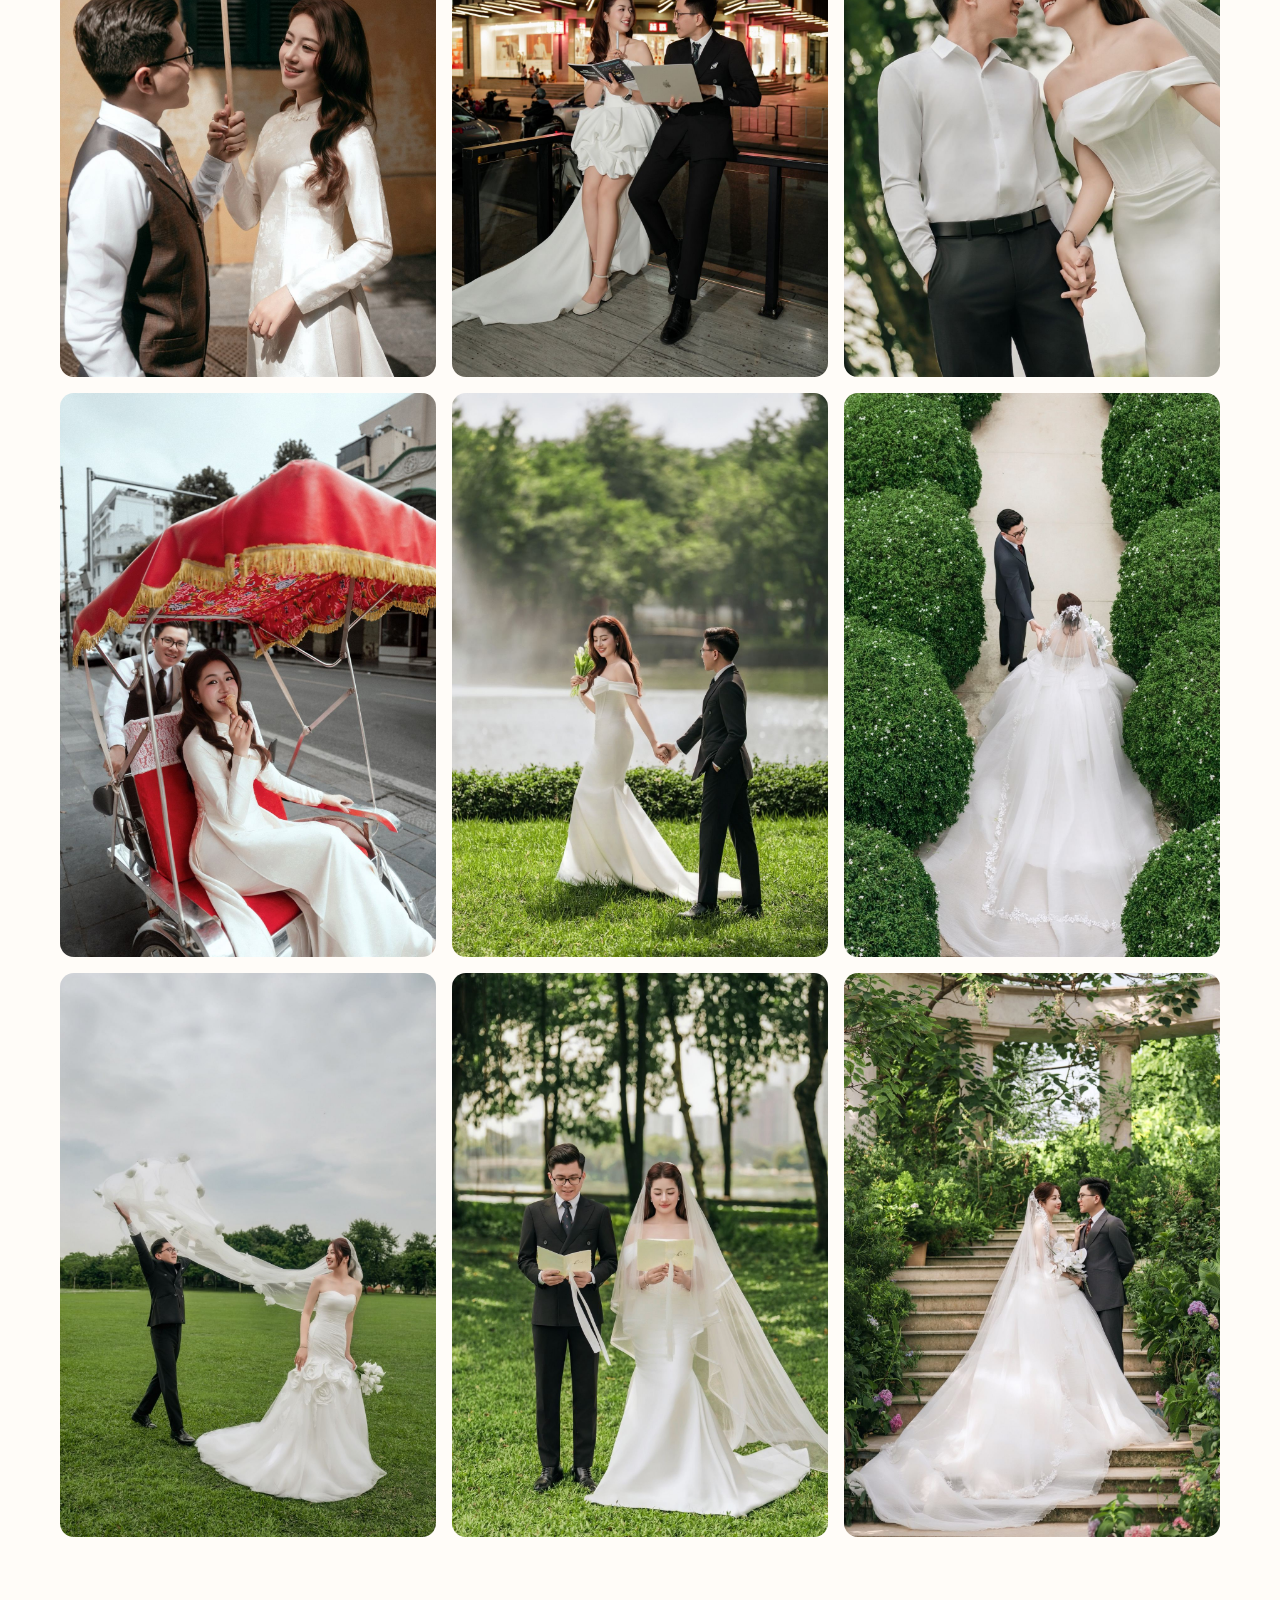
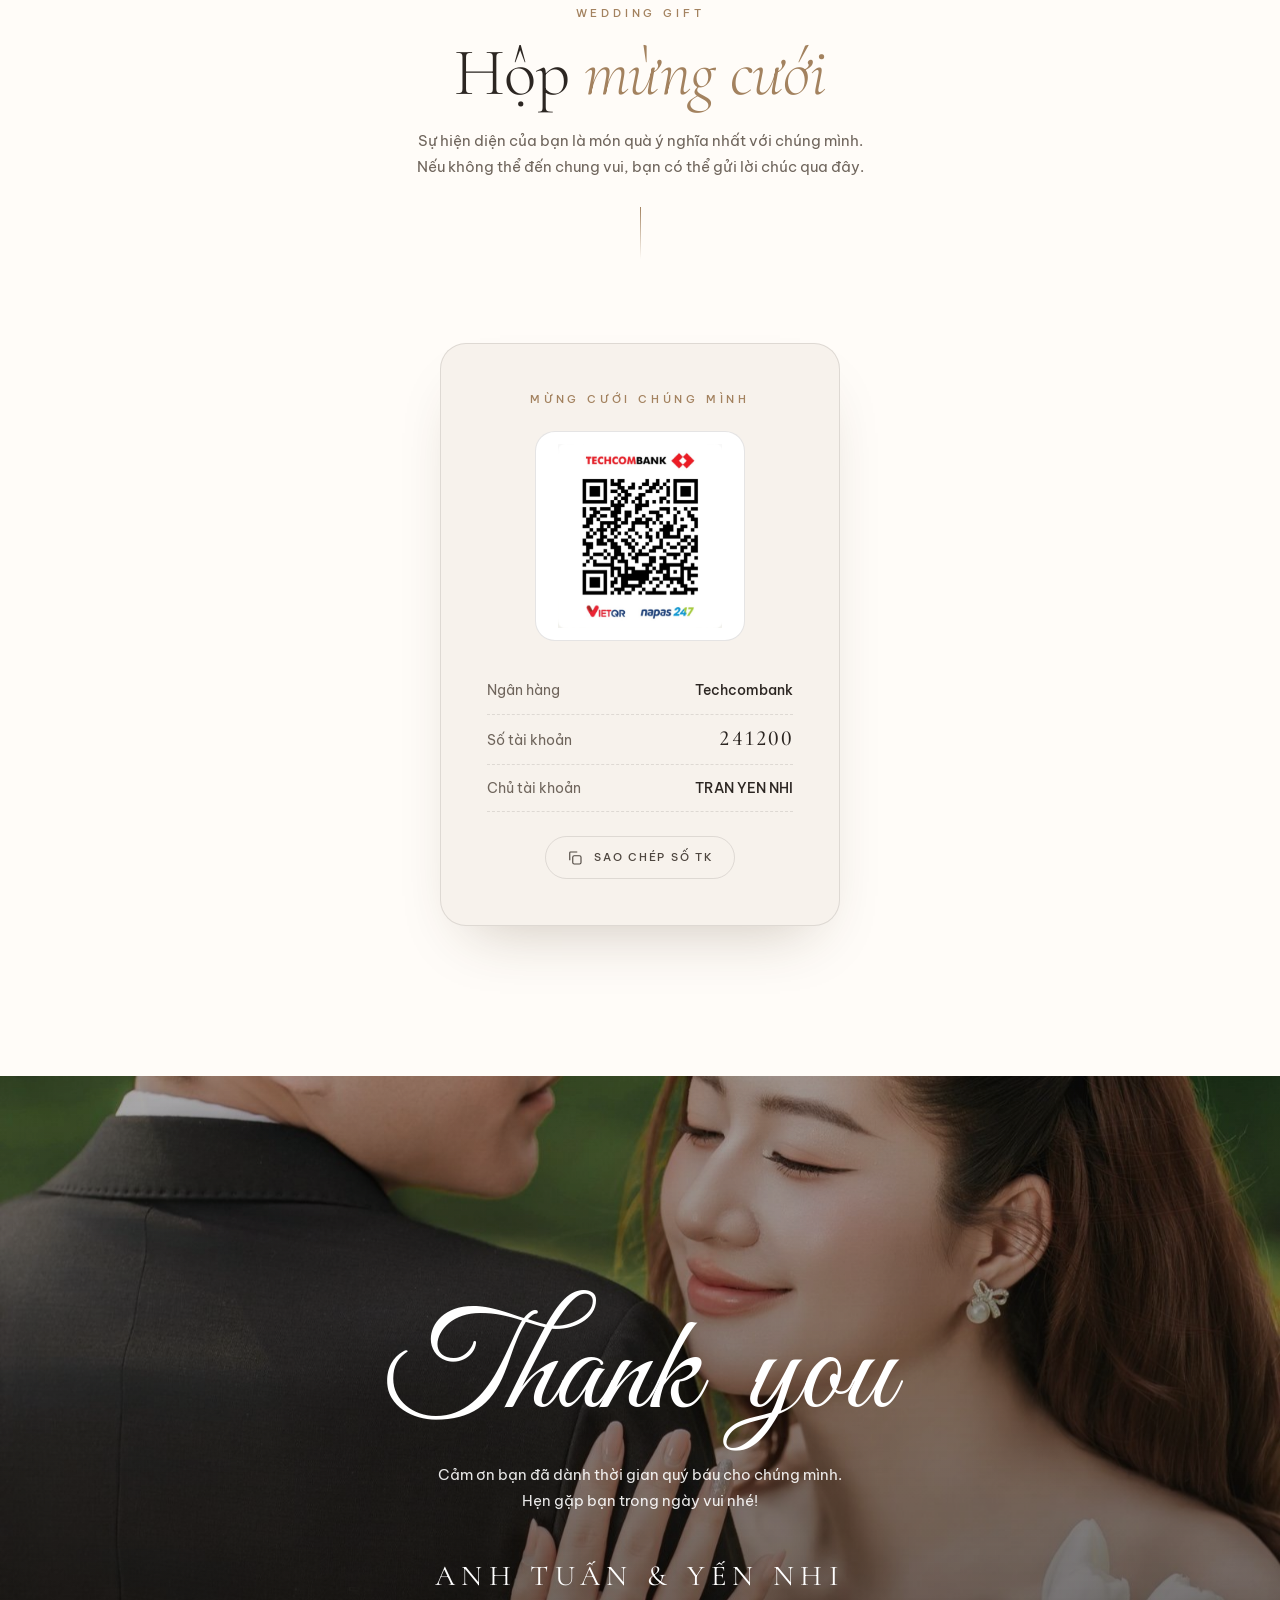
==== commit c60744ca: "tweak: faster hero strip (6s per photo)" ====
--- a/index.html
+++ b/index.html
@@ -33,8 +33,8 @@
   <link rel="preconnect" href="https://fonts.googleapis.com" />
   <link rel="preconnect" href="https://fonts.gstatic.com" crossorigin />
   <link href="https://fonts.googleapis.com/css2?family=Be+Vietnam+Pro:wght@300;400;500;600&family=Cormorant+Garamond:ital,wght@0,300;0,400;0,500;0,600;1,300;1,400;1,500&family=Great+Vibes&display=swap" rel="stylesheet" />
-  <!-- ?v=16: đổi số này mỗi khi sửa CSS/JS để trình duyệt khách không dùng bản cũ trong cache -->
-  <link rel="stylesheet" href="css/style.css?v=16" />
+  <!-- ?v=17: đổi số này mỗi khi sửa CSS/JS để trình duyệt khách không dùng bản cũ trong cache -->
+  <link rel="stylesheet" href="css/style.css?v=17" />
 </head>
 
 <body class="is-locked">
@@ -537,7 +537,7 @@
 
   <div class="toast" id="toast" role="status" aria-live="polite"></div>
 
-  <script src="js/config.js?v=16"></script>
-  <script src="js/main.js?v=16"></script>
+  <script src="js/config.js?v=17"></script>
+  <script src="js/main.js?v=17"></script>
 </body>
 </html>
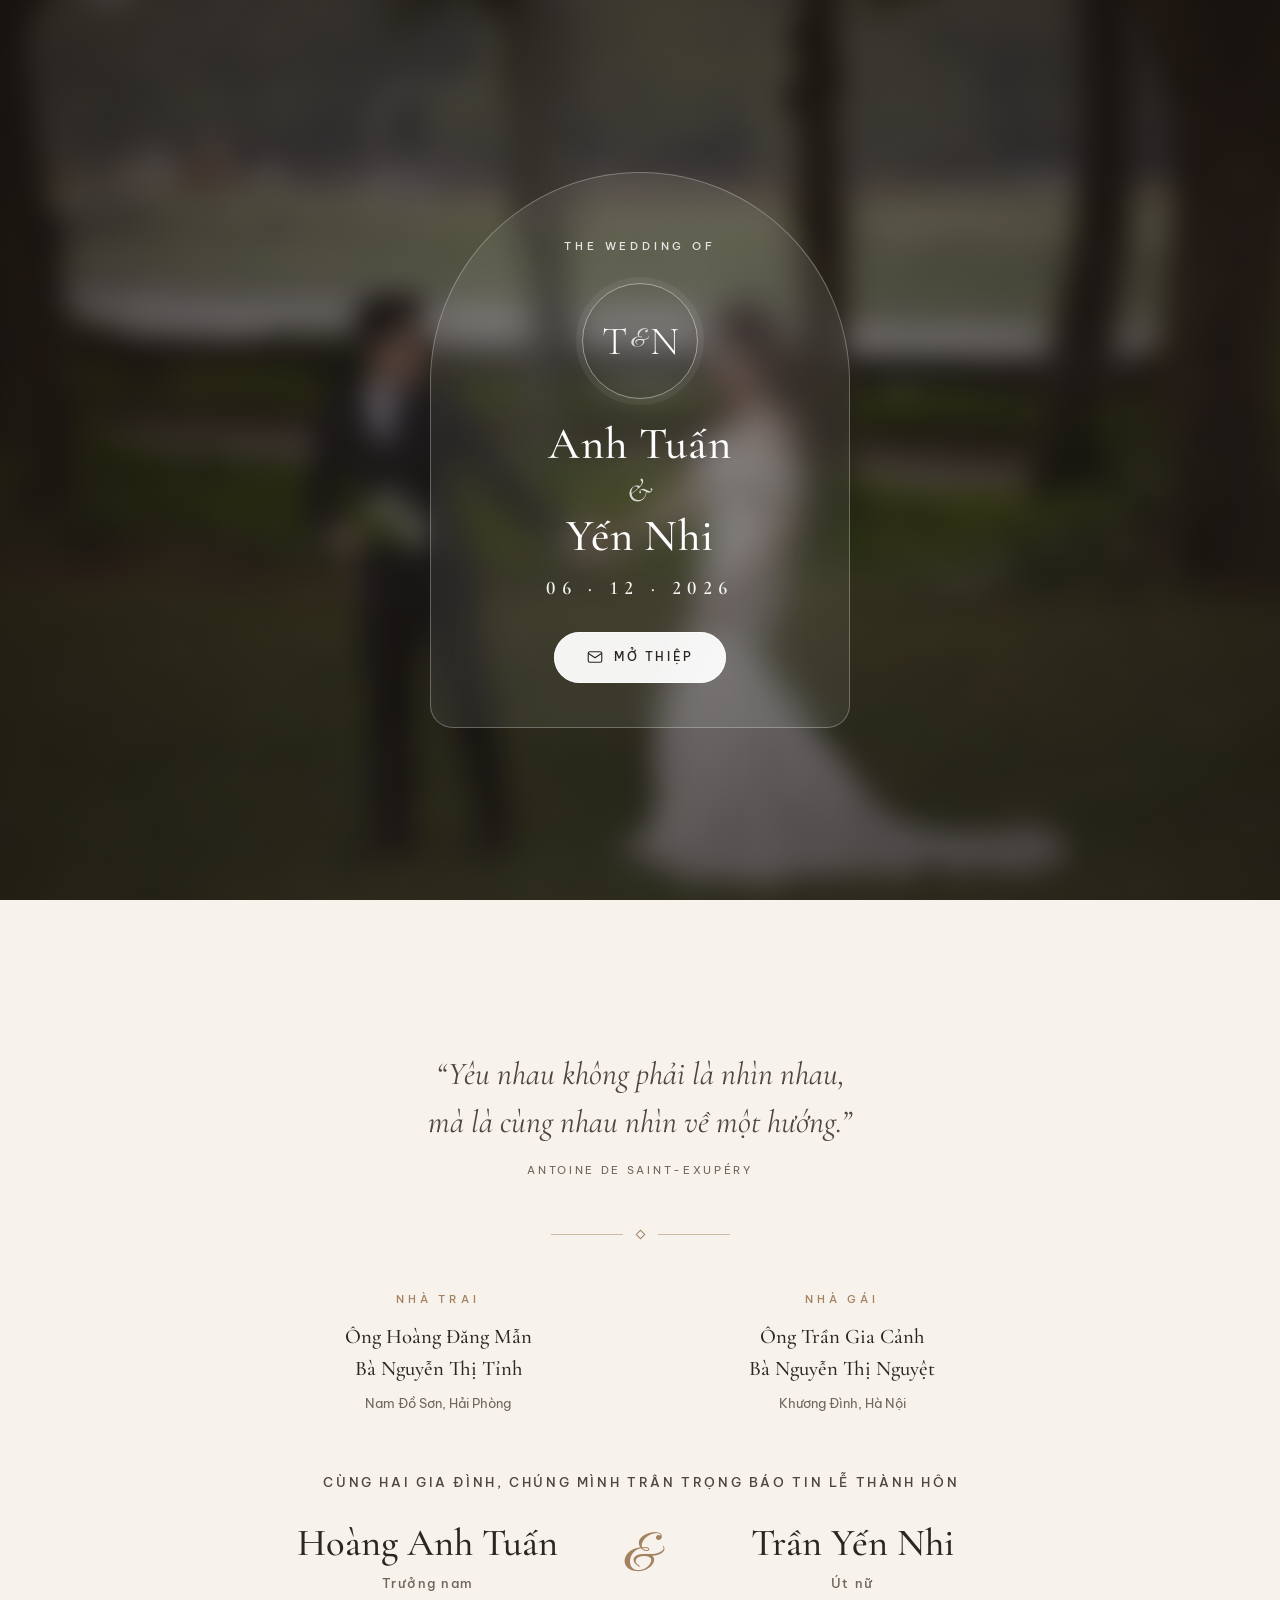
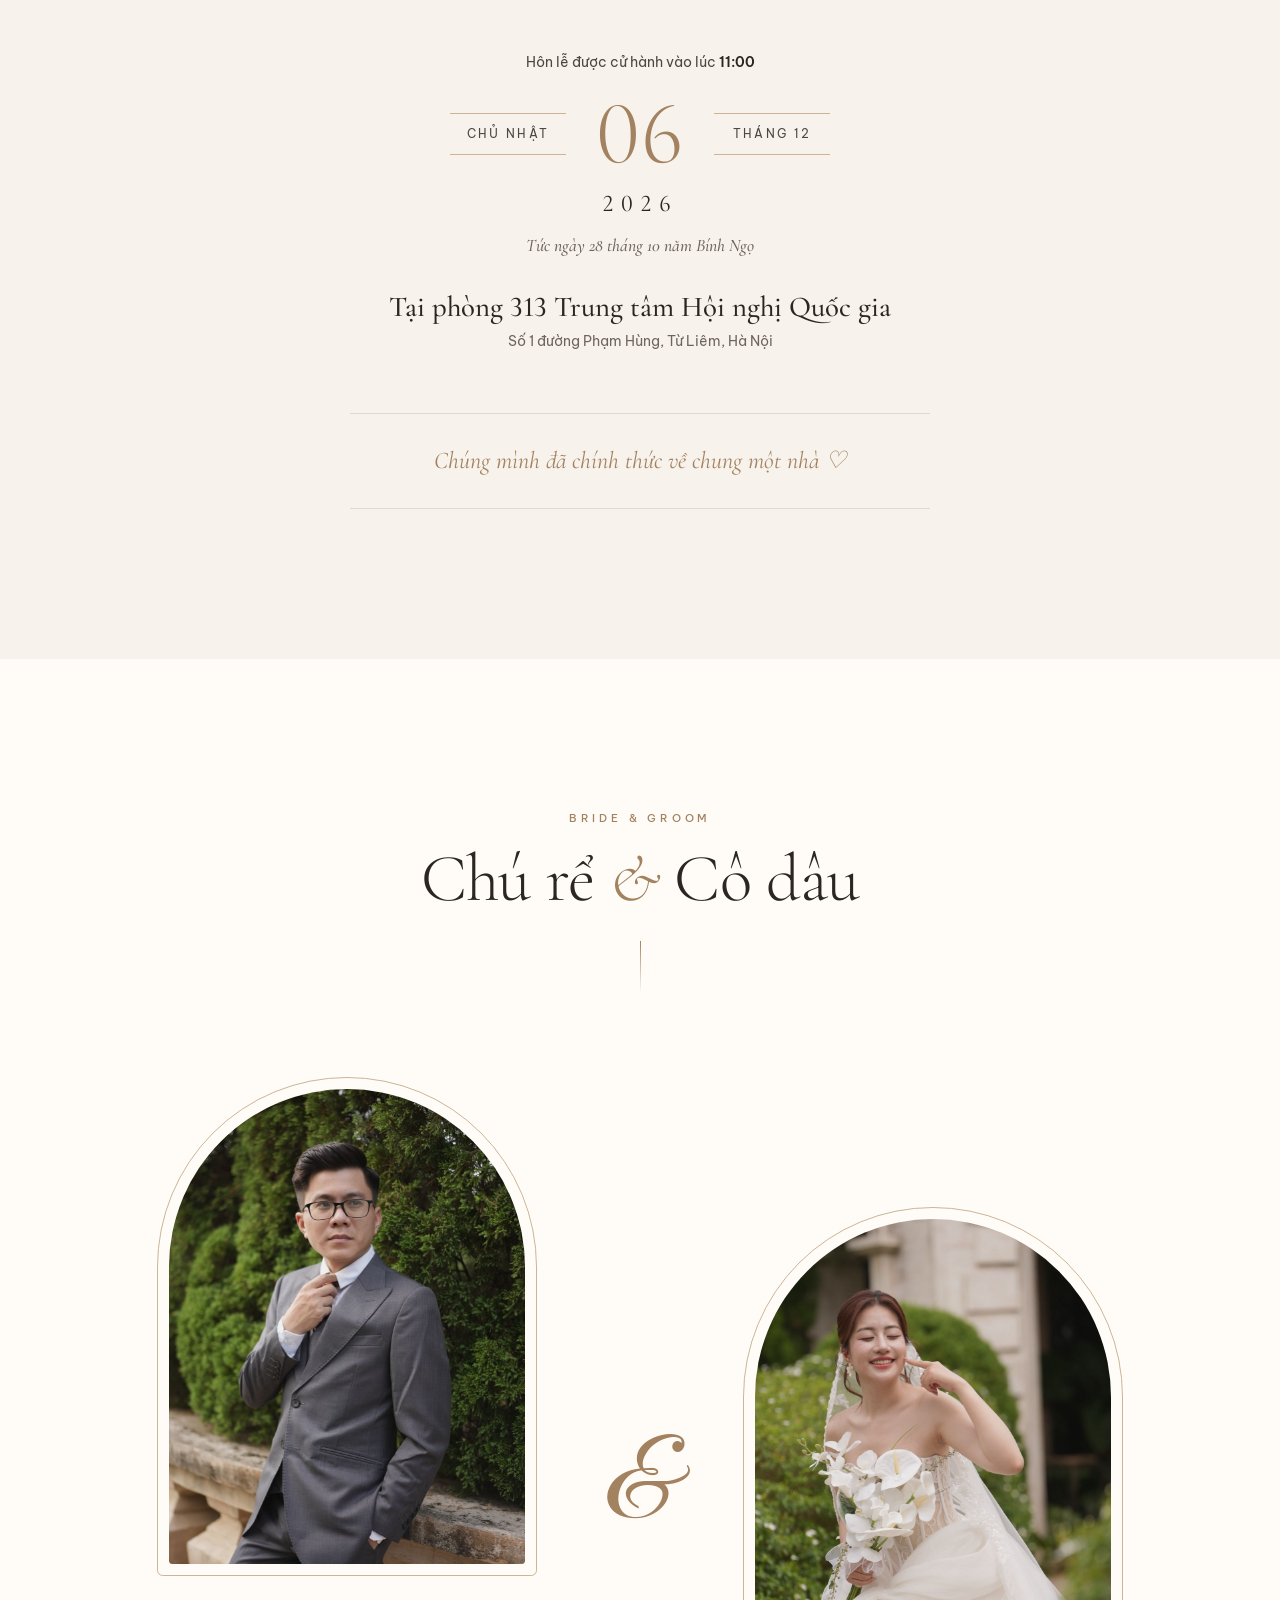
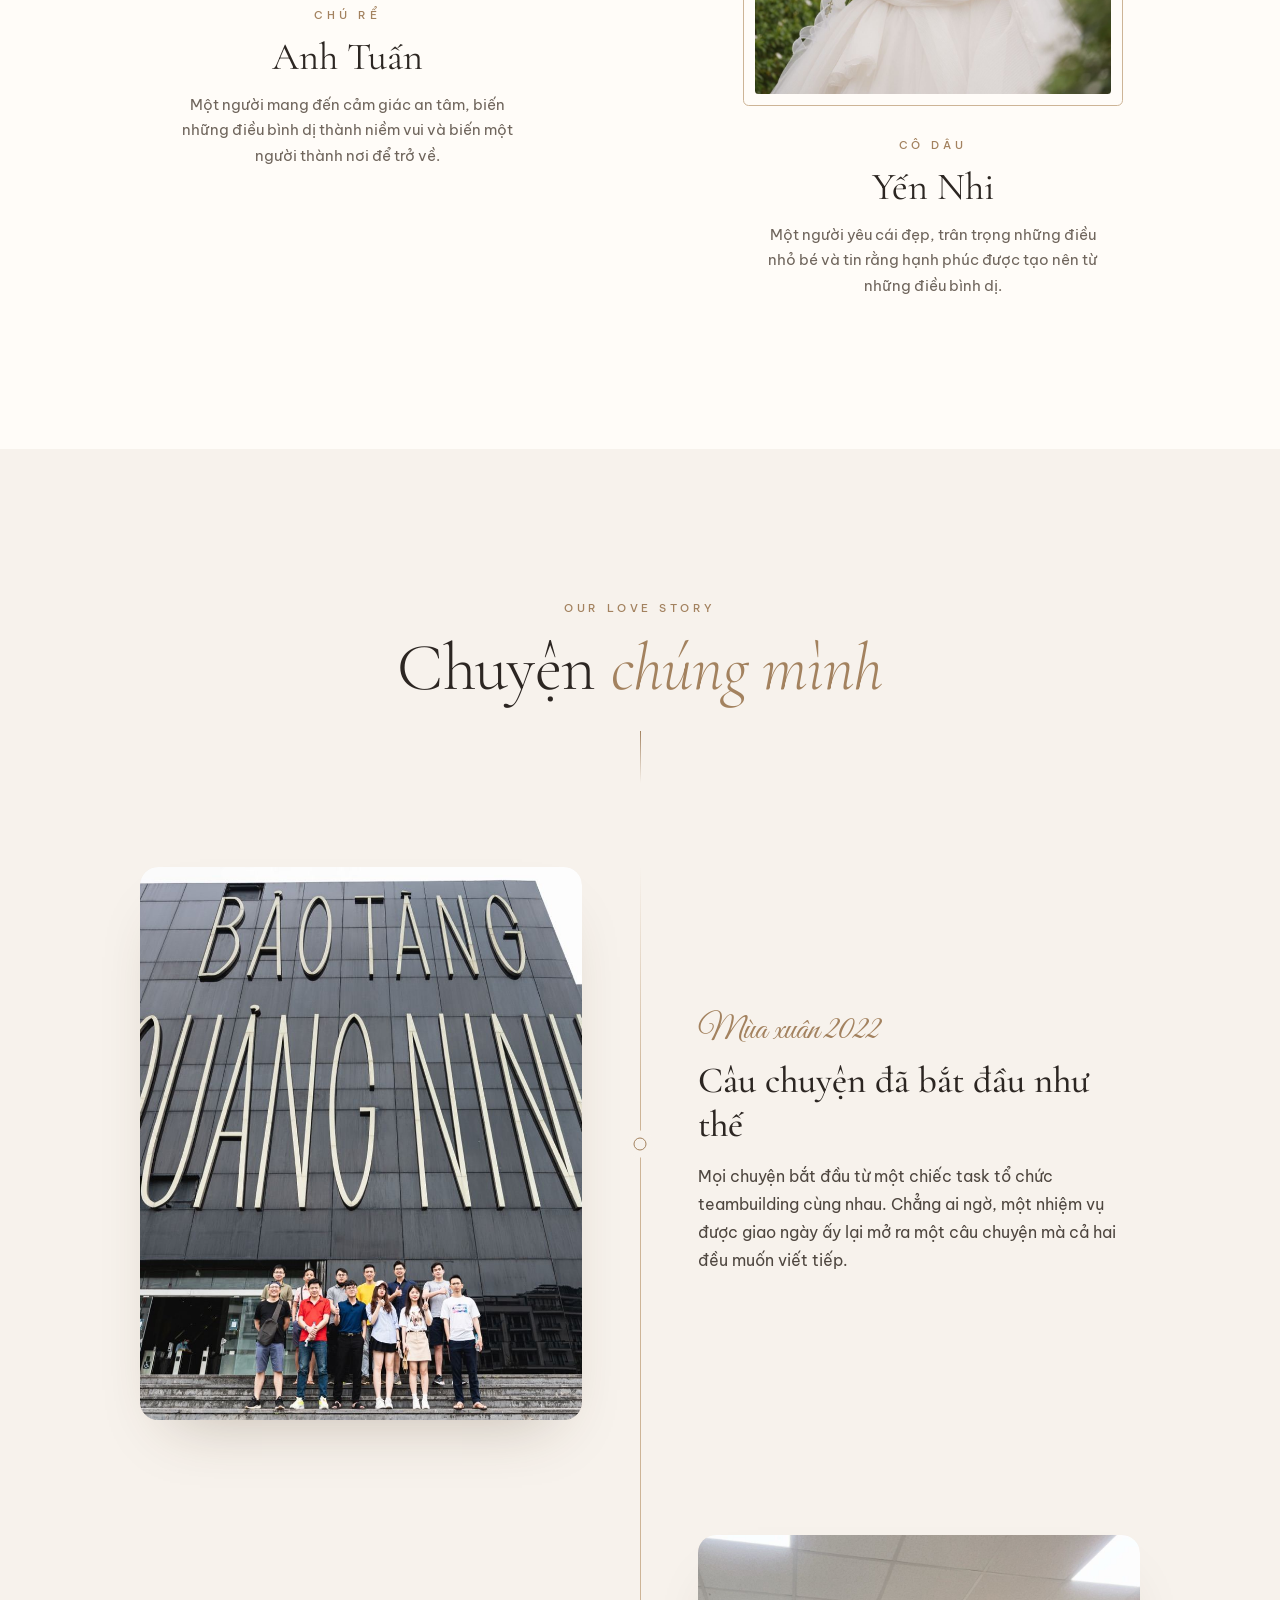
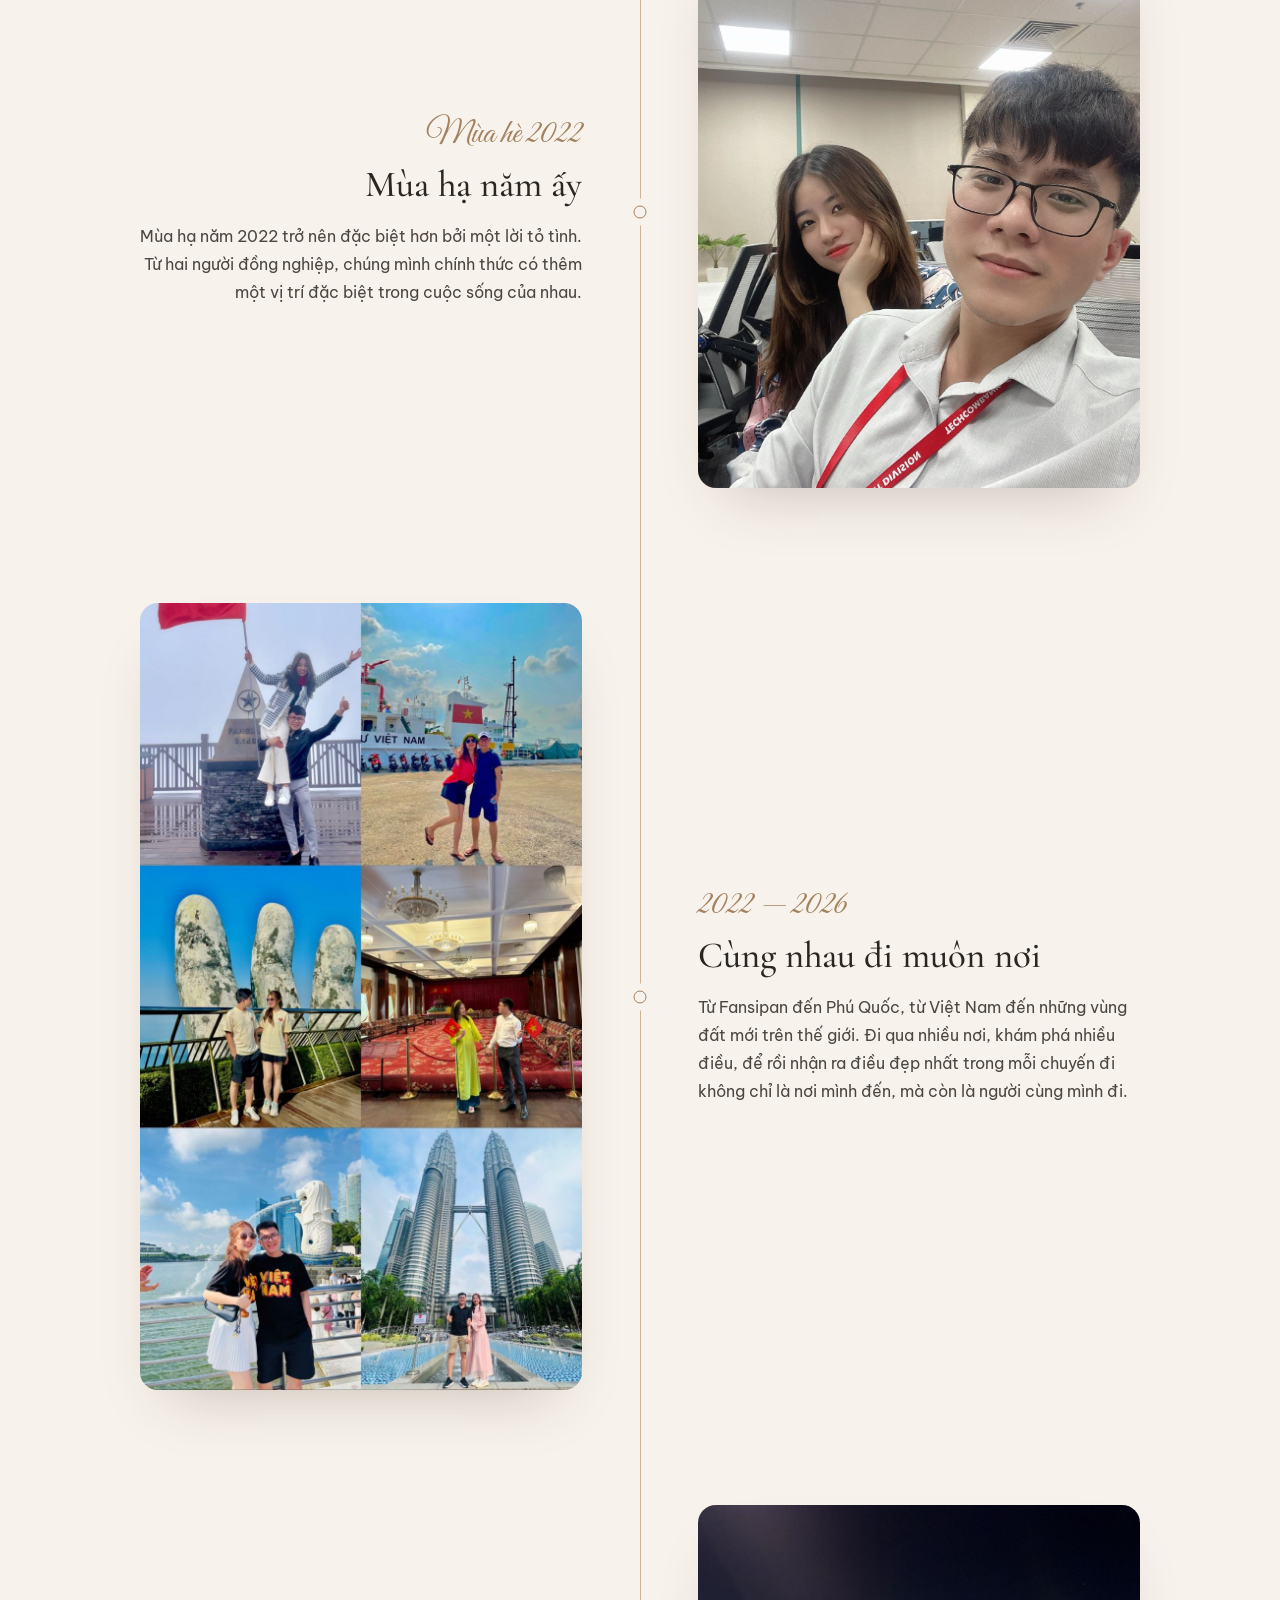
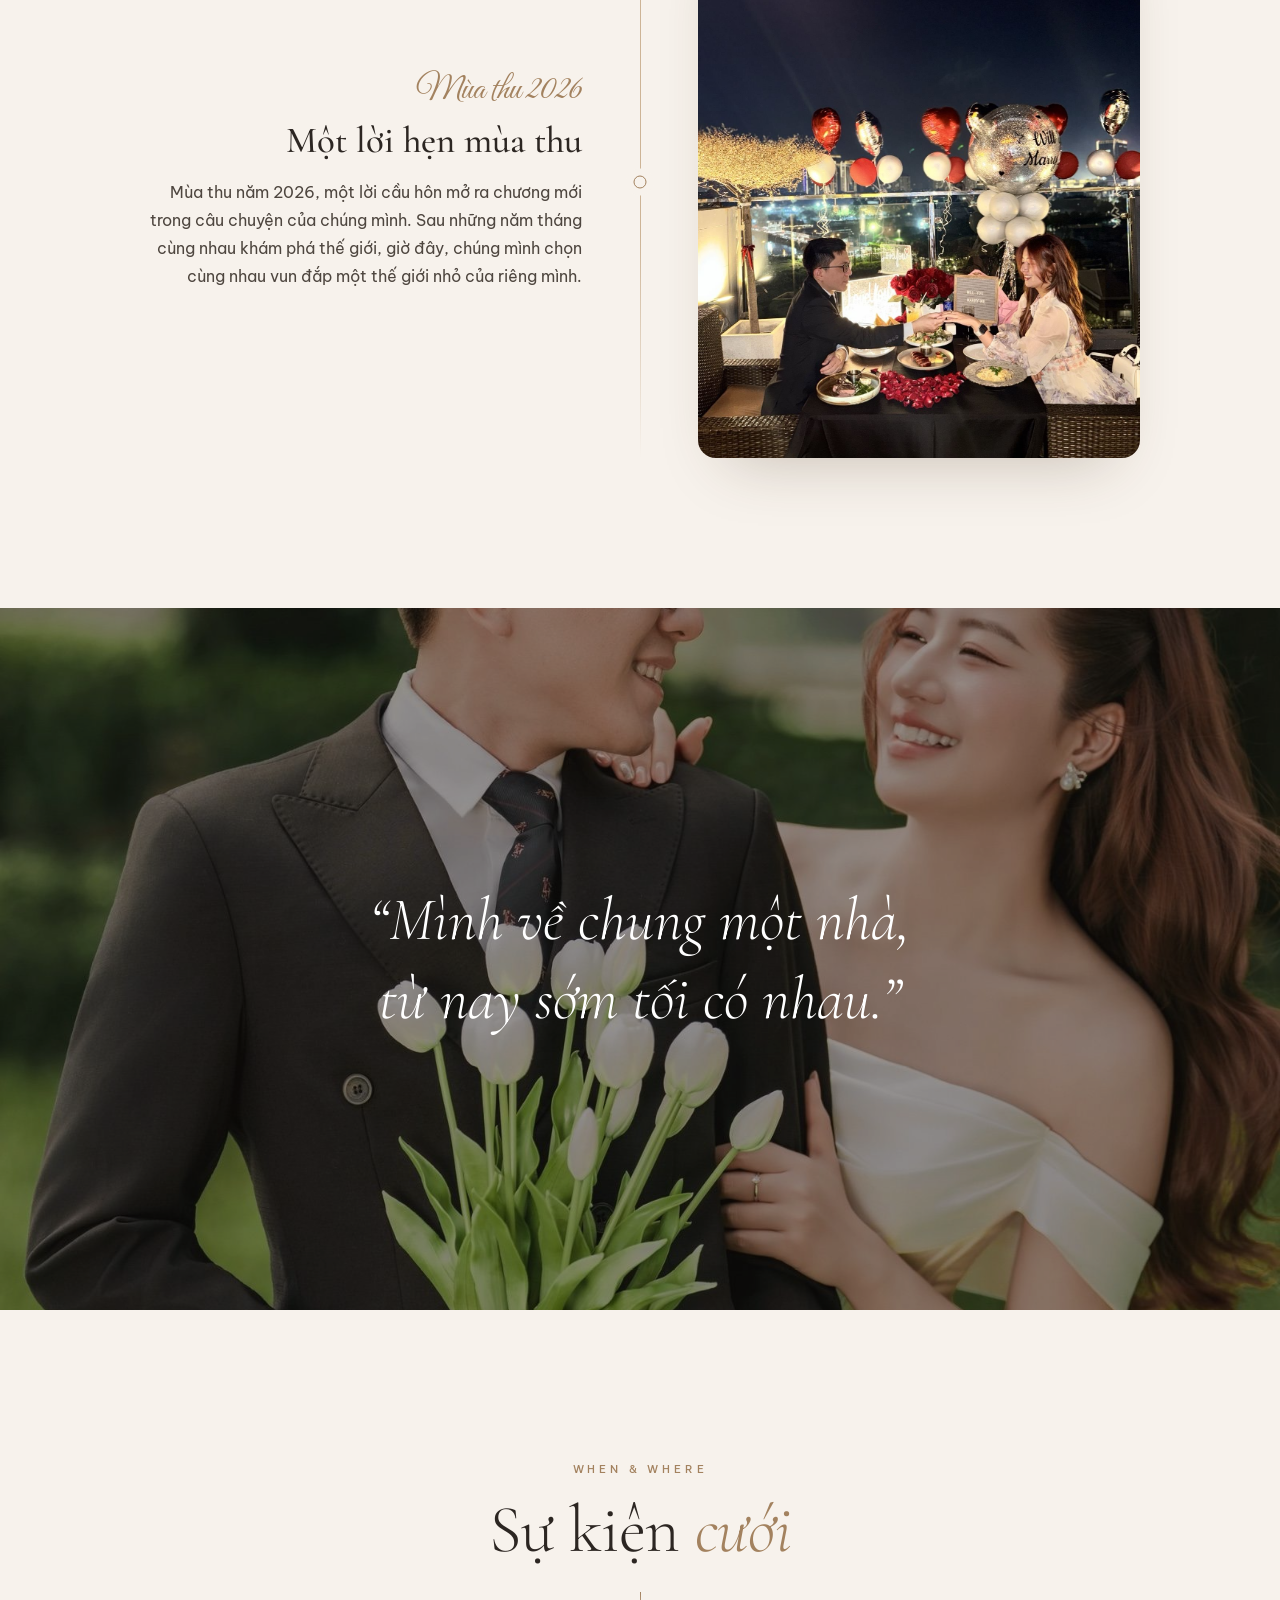
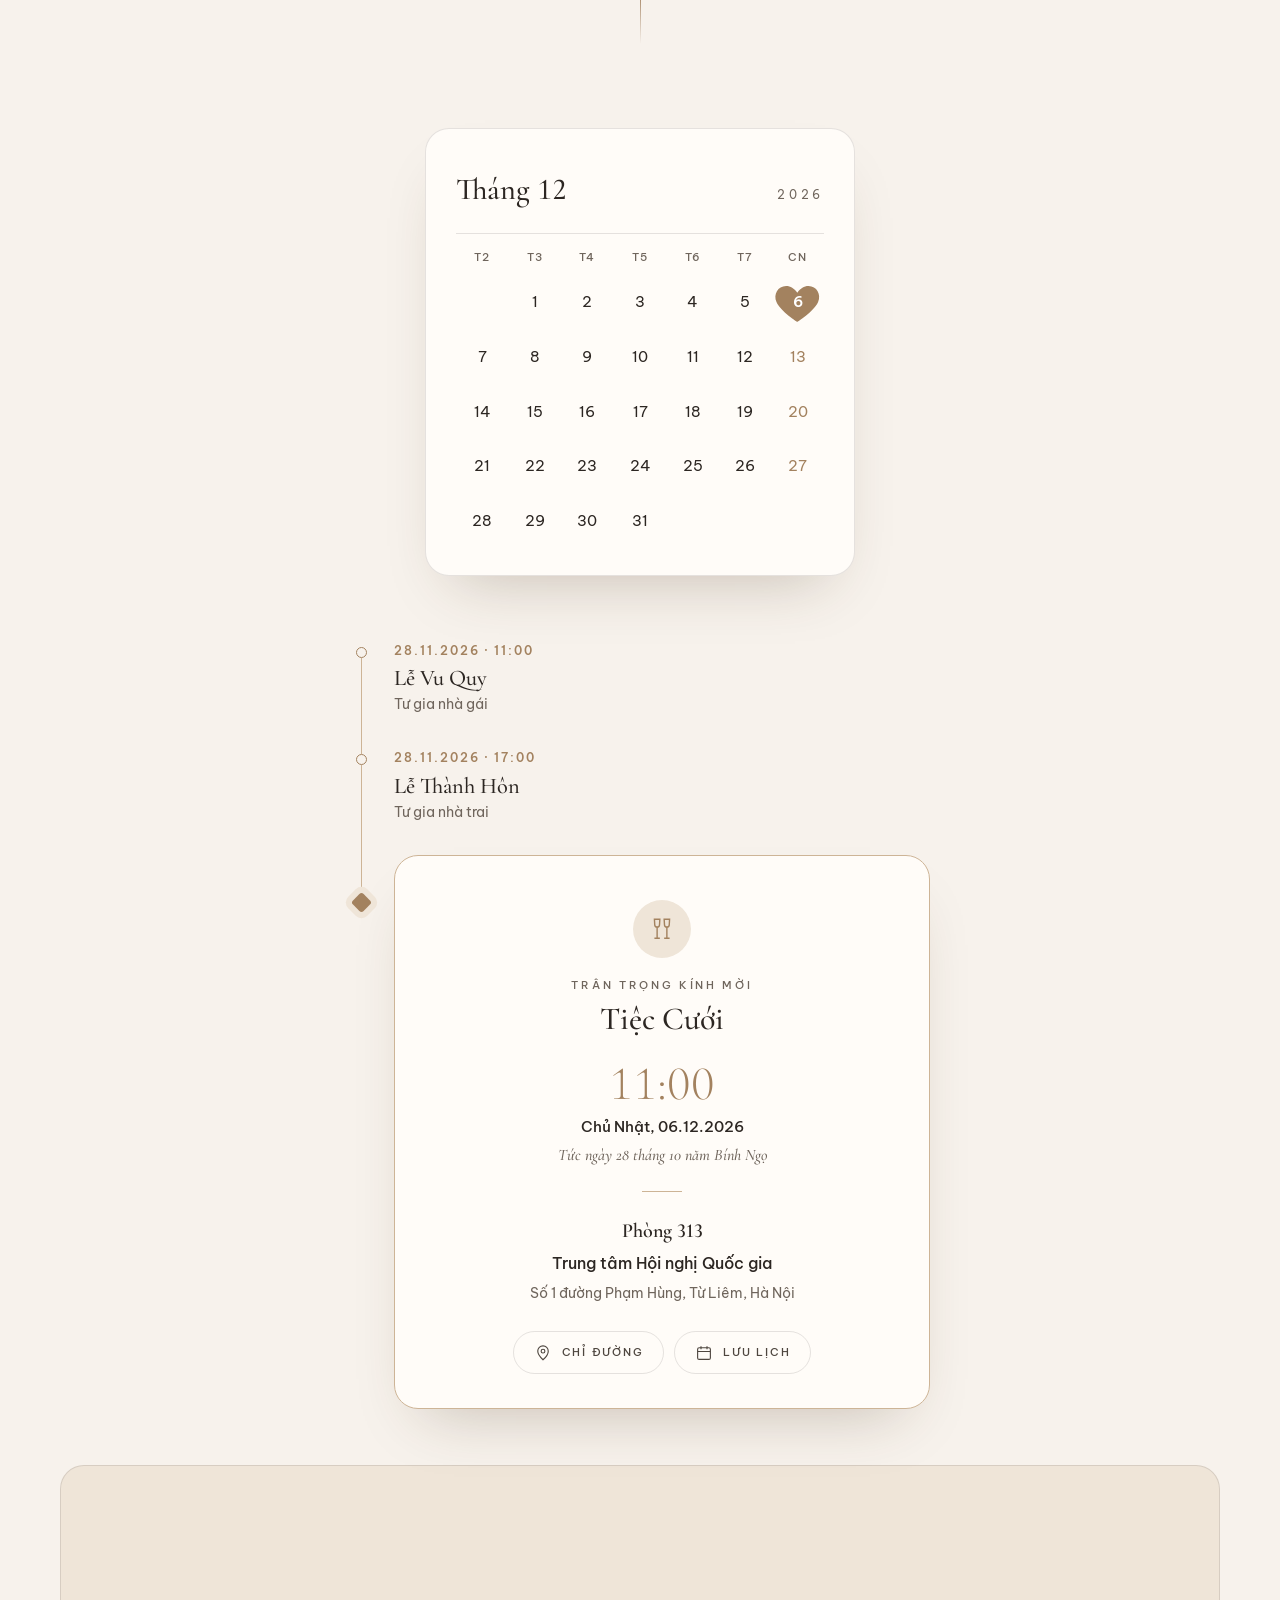
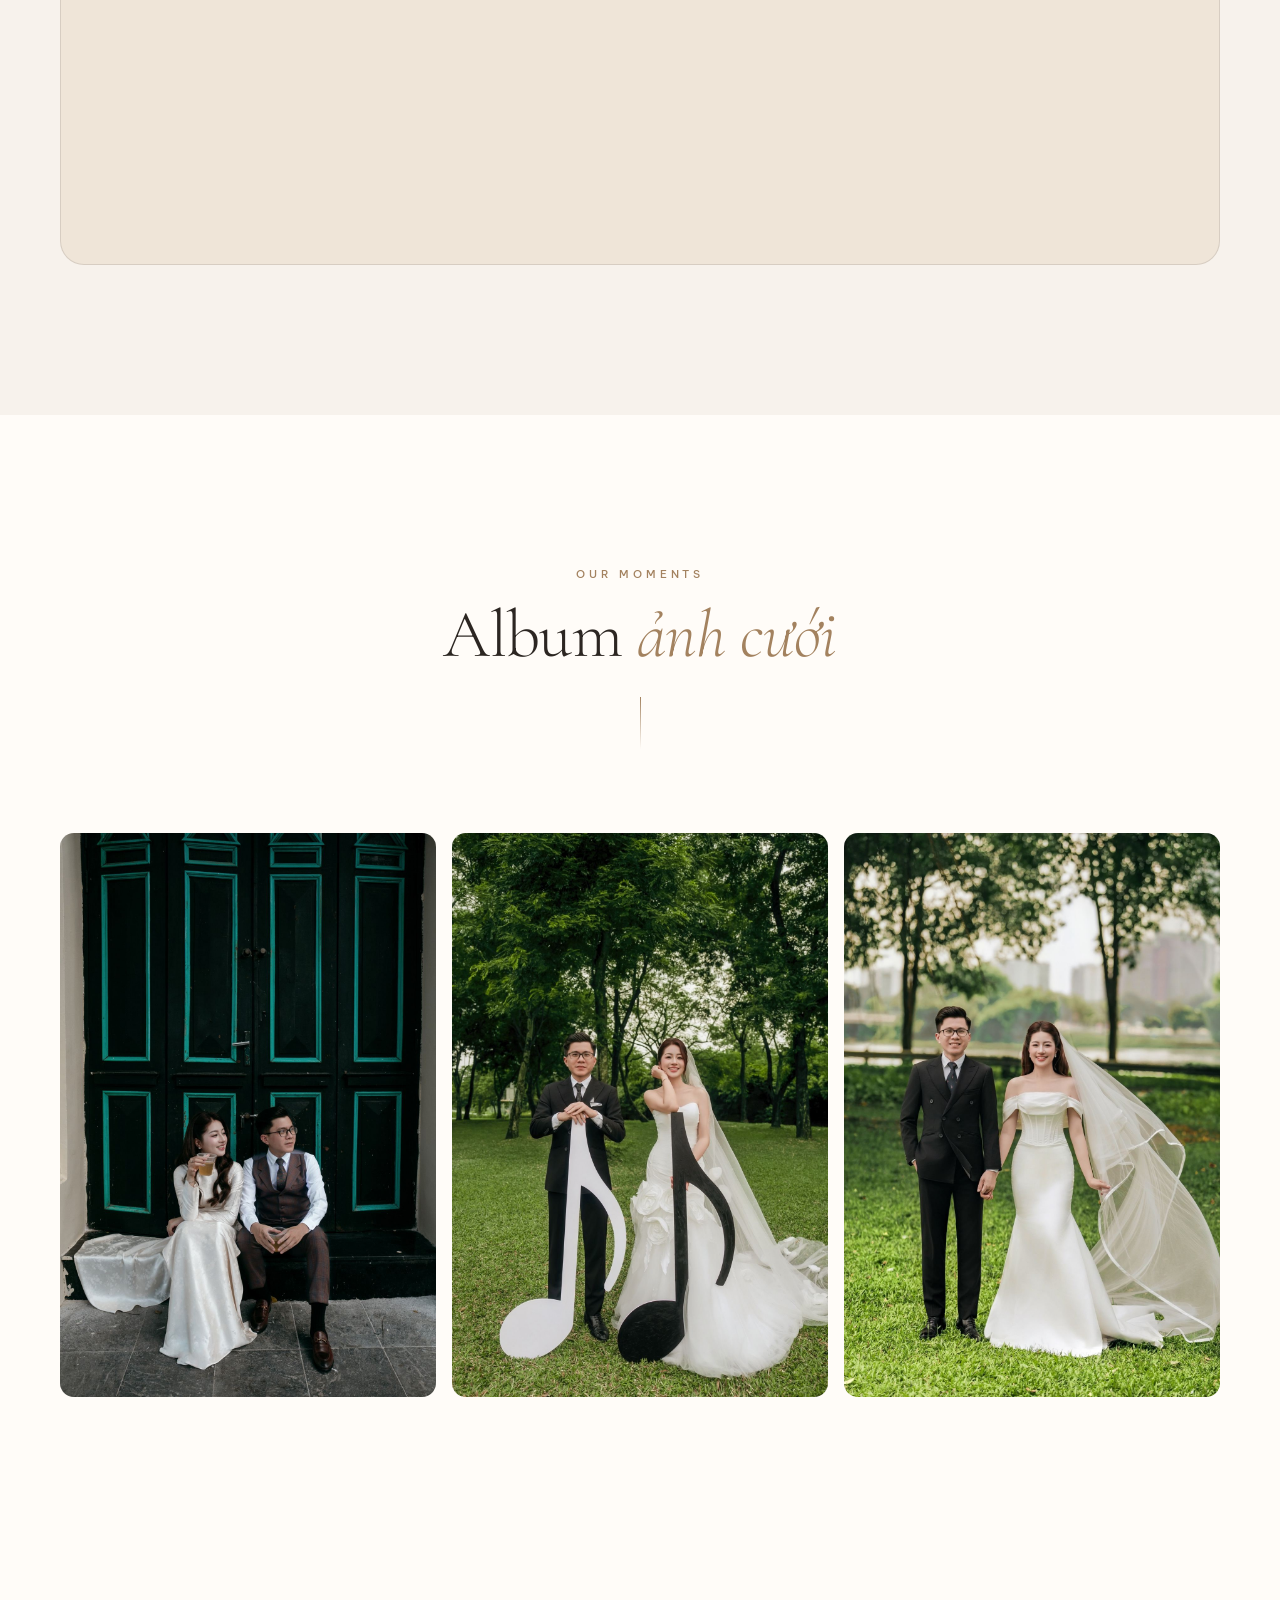
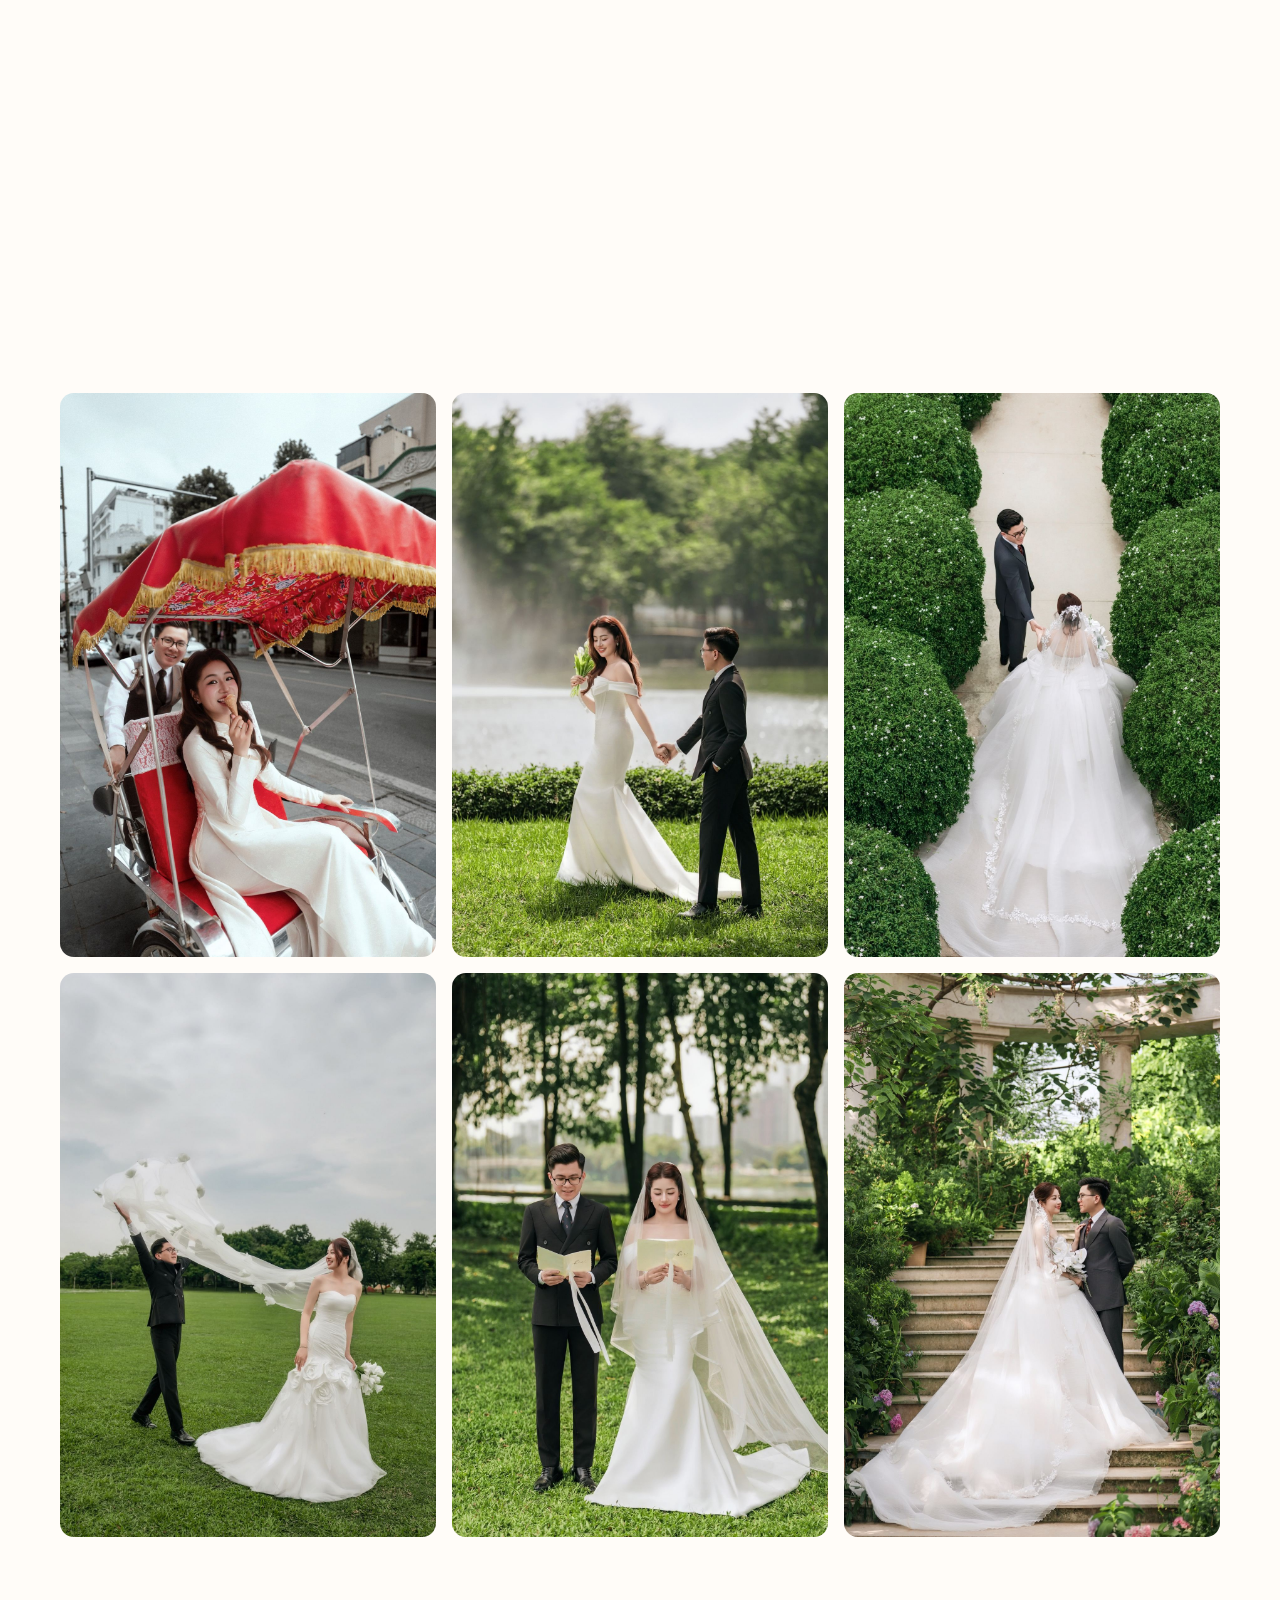
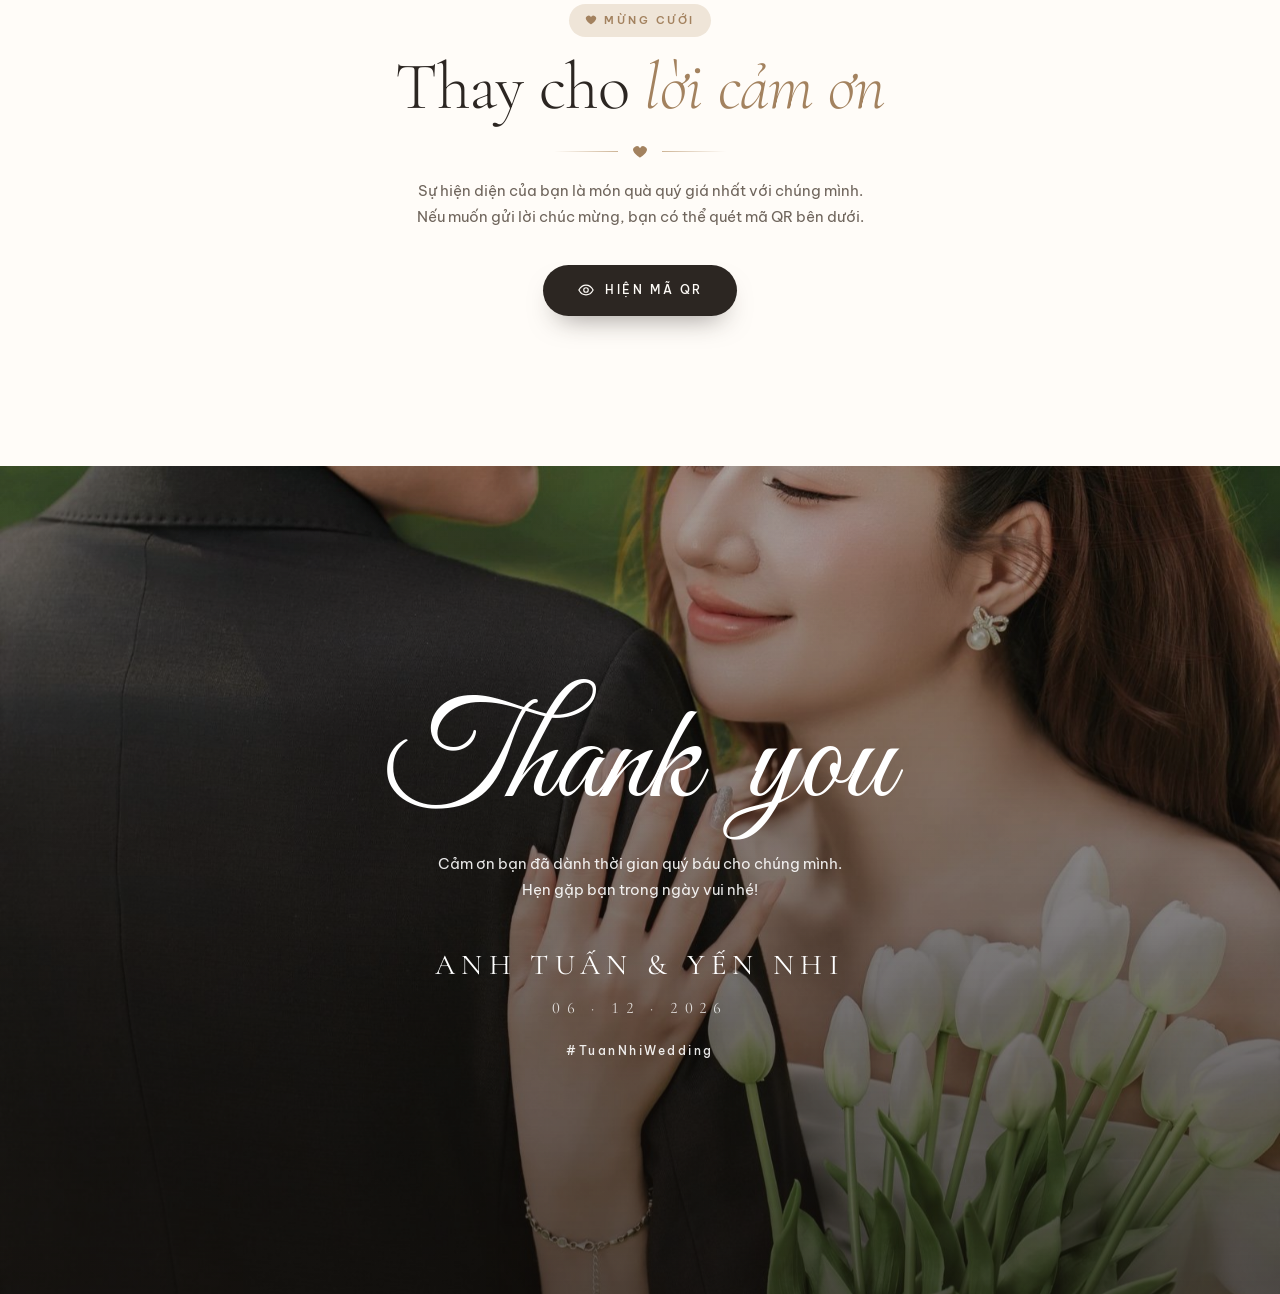
==== commit 71b8a032: "feat: gift section hides the QR behind a "Hiện mã QR" button - New header: heart badge, "Thay cho lờ" ====
--- a/index.html
+++ b/index.html
@@ -33,8 +33,8 @@
   <link rel="preconnect" href="https://fonts.googleapis.com" />
   <link rel="preconnect" href="https://fonts.gstatic.com" crossorigin />
   <link href="https://fonts.googleapis.com/css2?family=Be+Vietnam+Pro:wght@300;400;500;600&family=Cormorant+Garamond:ital,wght@0,300;0,400;0,500;0,600;1,300;1,400;1,500&family=Great+Vibes&display=swap" rel="stylesheet" />
-  <!-- ?v=17: đổi số này mỗi khi sửa CSS/JS để trình duyệt khách không dùng bản cũ trong cache -->
-  <link rel="stylesheet" href="css/style.css?v=17" />
+  <!-- ?v=18: đổi số này mỗi khi sửa CSS/JS để trình duyệt khách không dùng bản cũ trong cache -->
+  <link rel="stylesheet" href="css/style.css?v=18" />
 </head>
 
 <body class="is-locked">
@@ -454,14 +454,20 @@
          ============================================================= -->
     <section class="section gift" id="gift">
       <div class="container">
-        <header class="sec-head reveal">
-          <p class="eyebrow">Wedding Gift</p>
-          <h2 class="sec-title">Hộp <em>mừng cưới</em></h2>
-          <p class="sec-sub">Sự hiện diện của bạn là món quà ý nghĩa nhất với chúng mình.<br />Nếu không thể đến chung vui, bạn có thể gửi lời chúc qua đây.</p>
+        <!-- Mã QR ẩn sẵn, khách bấm "Hiện mã QR" mới mở ra (đỡ lộ liễu) -->
+        <header class="sec-head sec-head--gift reveal">
+          <p class="gift__badge"><svg viewBox="0 0 24 24" aria-hidden="true"><path fill="currentColor" d="M12 20.5s-7.6-4.6-9.6-9.2A5.4 5.4 0 0 1 12 6.2a5.4 5.4 0 0 1 9.6 5.1c-2 4.6-9.6 9.2-9.6 9.2z"/></svg> Mừng cưới</p>
+          <h2 class="sec-title">Thay cho <em>lời cảm ơn</em></h2>
+          <div class="gift__divider" aria-hidden="true"><svg viewBox="0 0 24 24" aria-hidden="true"><path fill="currentColor" d="M12 20.5s-7.6-4.6-9.6-9.2A5.4 5.4 0 0 1 12 6.2a5.4 5.4 0 0 1 9.6 5.1c-2 4.6-9.6 9.2-9.6 9.2z"/></svg></div>
+          <p class="sec-sub">Sự hiện diện của bạn là món quà quý giá nhất với <span data-cfg="guestLineWe">chúng mình</span>.<br />Nếu muốn gửi lời chúc mừng, bạn có thể quét mã QR bên dưới.</p>
+          <button class="btn btn--solid gift__toggle" id="giftToggle" type="button" aria-expanded="false" aria-controls="giftPanel">
+            <svg class="ico-eye" viewBox="0 0 24 24" fill="none" stroke="currentColor" stroke-width="1.6" stroke-linecap="round" stroke-linejoin="round" aria-hidden="true"><path d="M2.5 12S6 5.5 12 5.5 21.5 12 21.5 12 18 18.5 12 18.5 2.5 12 2.5 12z"/><circle cx="12" cy="12" r="3"/></svg><svg class="ico-eye-off" viewBox="0 0 24 24" fill="none" stroke="currentColor" stroke-width="1.6" stroke-linecap="round" stroke-linejoin="round" aria-hidden="true"><path d="M2.5 12S6 5.5 12 5.5c1.6 0 3 .4 4.2 1M21.5 12S18 18.5 12 18.5c-1.6 0-3-.4-4.2-1"/><path d="M9.9 9.9a3 3 0 0 0 4.2 4.2M3.5 3.5l17 17"/></svg><span class="gift__toggle-label">Hiện mã QR</span>
+          </button>
         </header>
 
+        <div class="gift__panel" id="giftPanel" inert>
         <div class="gift__grid">
-          <article class="card gift-card reveal">
+          <article class="card gift-card">
             <p class="eyebrow">Mừng cưới chúng mình</p>
             <div class="qr" data-ph>
               <!-- 📷 Ảnh QR lấy từ config.js → bank.bride.qr / bank.groom.qr (link nhà gái: cô dâu,
@@ -478,6 +484,7 @@
               Sao chép số TK
             </button>
           </article>
+        </div>
         </div>
       </div>
     </section>
@@ -537,7 +544,7 @@
 
   <div class="toast" id="toast" role="status" aria-live="polite"></div>
 
-  <script src="js/config.js?v=17"></script>
-  <script src="js/main.js?v=17"></script>
+  <script src="js/config.js?v=18"></script>
+  <script src="js/main.js?v=18"></script>
 </body>
 </html>
--- a/css/style.css
+++ b/css/style.css
@@ -1146,6 +1146,52 @@
    9. MỪNG CƯỚI
    ===================================================================== */
 .gift { background: var(--paper); }
+/* Đầu mục mừng cưới: nhãn tim + đường kẻ có tim + nút "Hiện mã QR" */
+.sec-head--gift::after { display: none; }
+.sec-head--gift { margin-bottom: 0; }
+.gift__badge {
+  display: inline-flex;
+  align-items: center;
+  gap: 7px;
+  padding: 7px 16px;
+  border-radius: 999px;
+  background: var(--accent-soft);
+  color: var(--accent);
+  font-size: .7rem;
+  font-weight: 600;
+  letter-spacing: .22em;
+  text-transform: uppercase;
+}
+.gift__badge svg { width: 12px; height: 12px; }
+.gift__divider {
+  display: flex;
+  align-items: center;
+  justify-content: center;
+  gap: 14px;
+  margin: 20px auto 4px;
+  color: var(--accent);
+}
+.gift__divider::before,
+.gift__divider::after { content: ''; width: 64px; height: 1px; }
+.gift__divider::before { background: linear-gradient(to right, transparent, var(--accent-2)); }
+.gift__divider::after { background: linear-gradient(to left, transparent, var(--accent-2)); }
+.gift__divider svg { width: 16px; height: 16px; }
+.gift__toggle { margin-top: 34px; padding-inline: 34px; box-shadow: 0 14px 28px -14px rgba(44, 38, 34, .55); }
+.gift__toggle .ico-eye-off,
+.gift__toggle.is-open .ico-eye { display: none; }
+.gift__toggle.is-open .ico-eye-off { display: block; }
+/* Khung chứa mã QR: mở ra / thu lại mềm mại */
+.gift__panel {
+  display: grid;
+  grid-template-rows: 0fr;
+  opacity: 0;
+  transition: grid-template-rows .7s var(--ease), opacity .5s ease;
+}
+.gift__panel > .gift__grid { min-height: 0; overflow: hidden; transition: padding .7s var(--ease); }
+.gift__panel.is-open { grid-template-rows: 1fr; opacity: 1; }
+.gift__panel.is-open > .gift__grid { padding-top: 40px; padding-bottom: 30px; }
+/* Mở xong thì bỏ che phần thừa để bóng đổ của thẻ hiện đầy đủ */
+.gift__panel.is-shown > .gift__grid { overflow: visible; }
 .gift .card { background: var(--bg); }
 .gift__grid { display: grid; grid-template-columns: minmax(0, 400px); justify-content: center; gap: 28px; }
 .gift-card { text-align: center; }
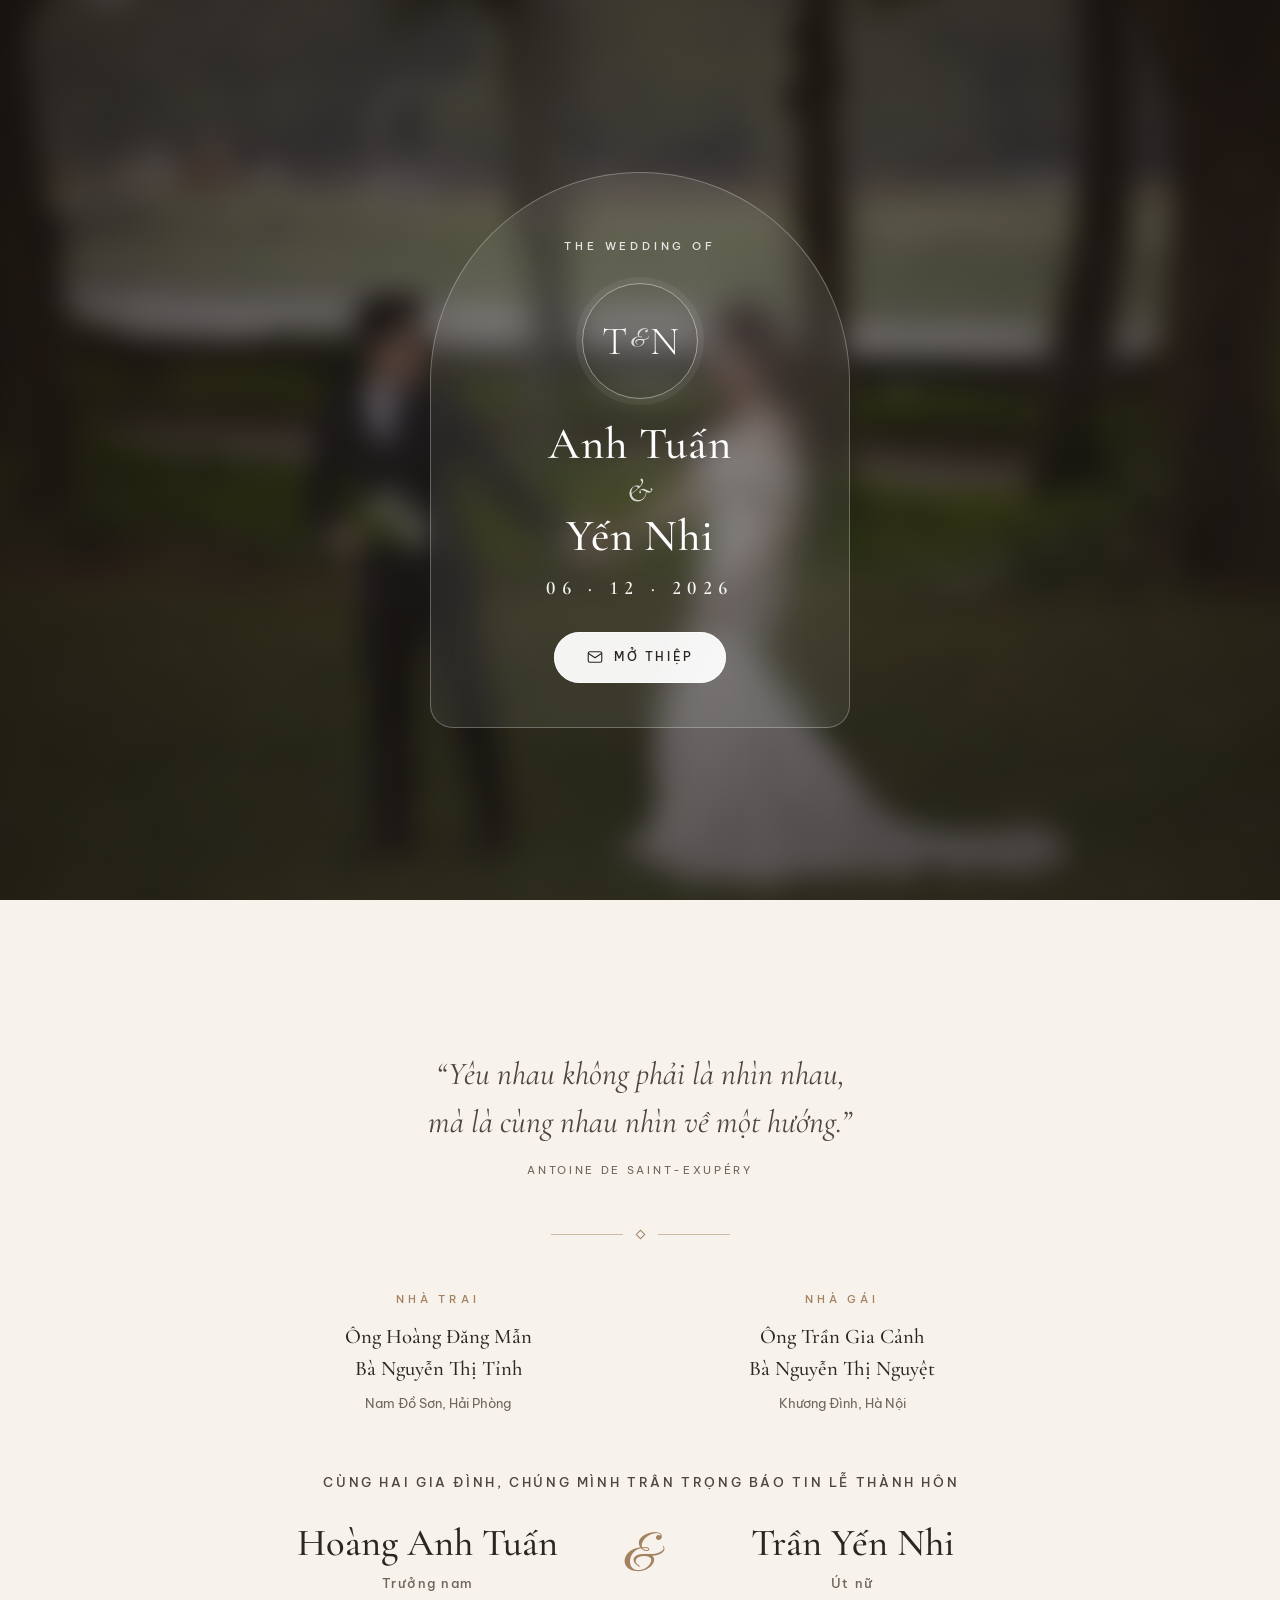
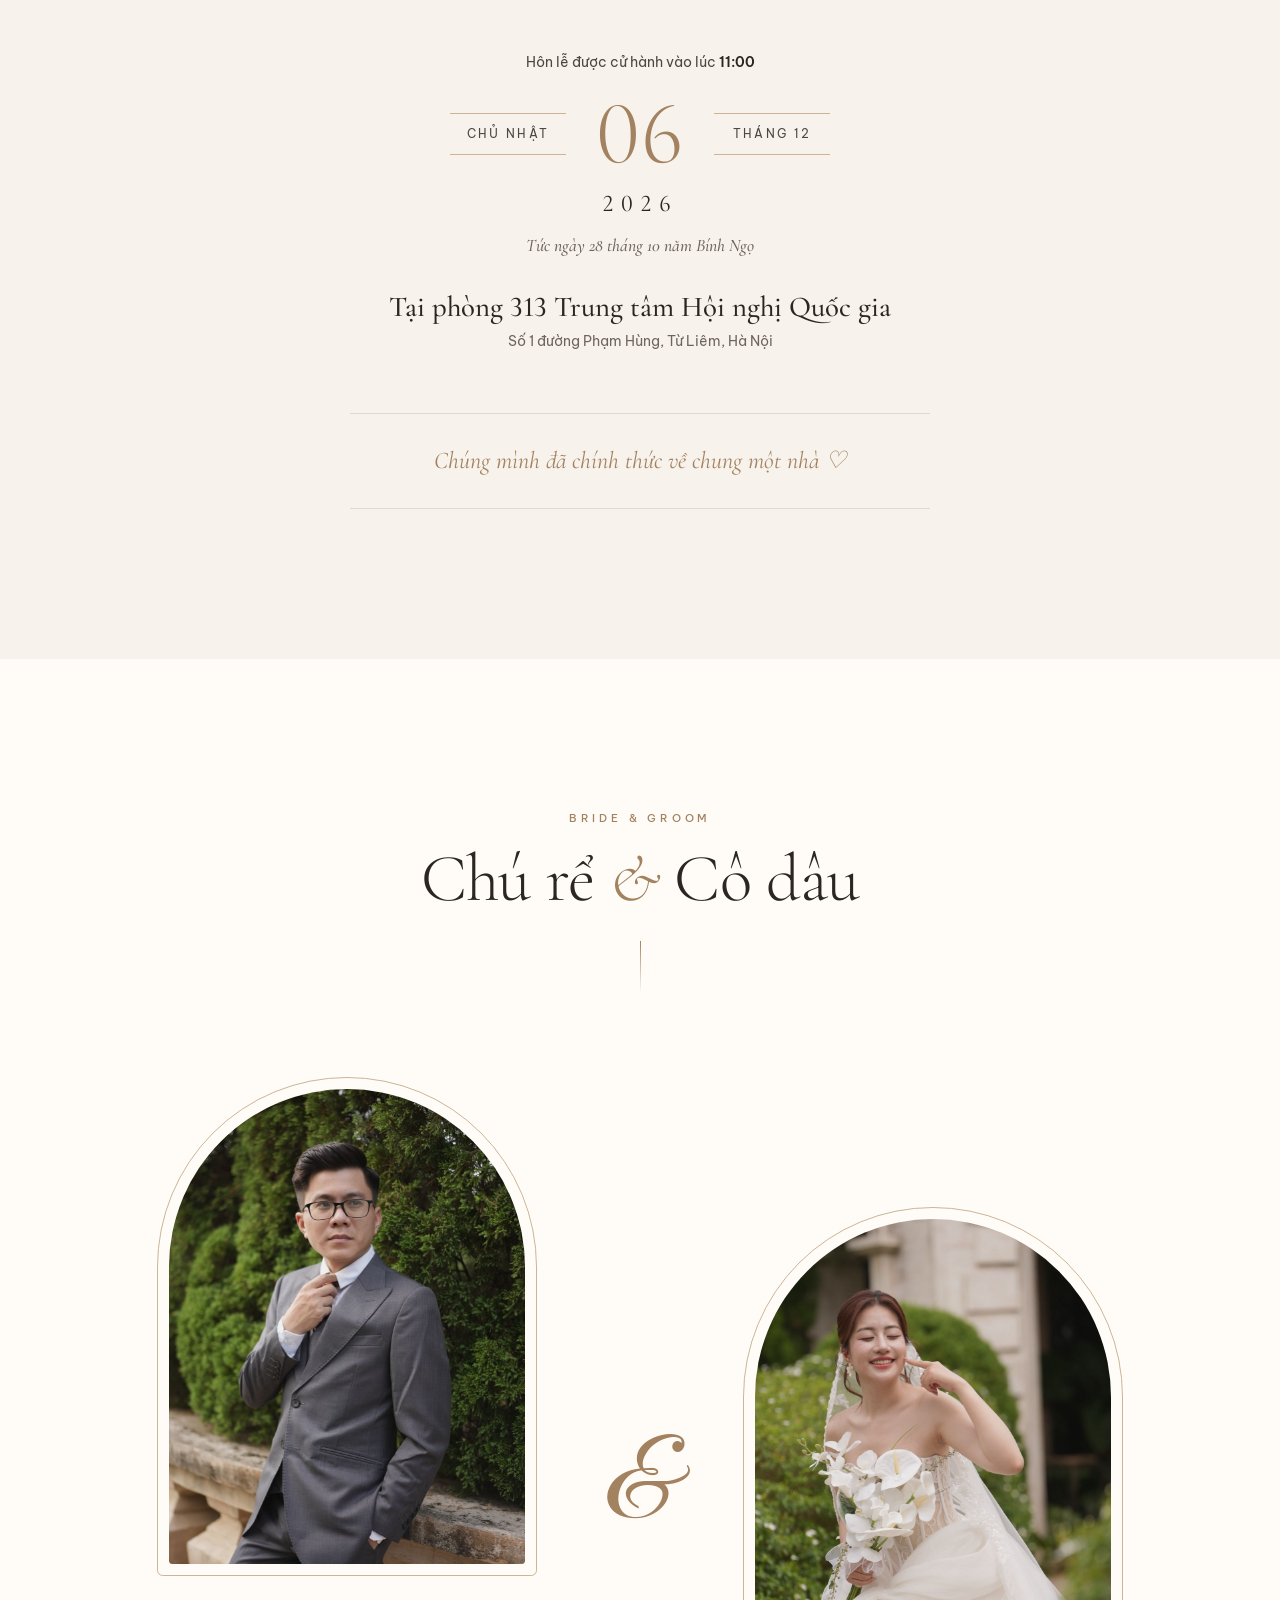
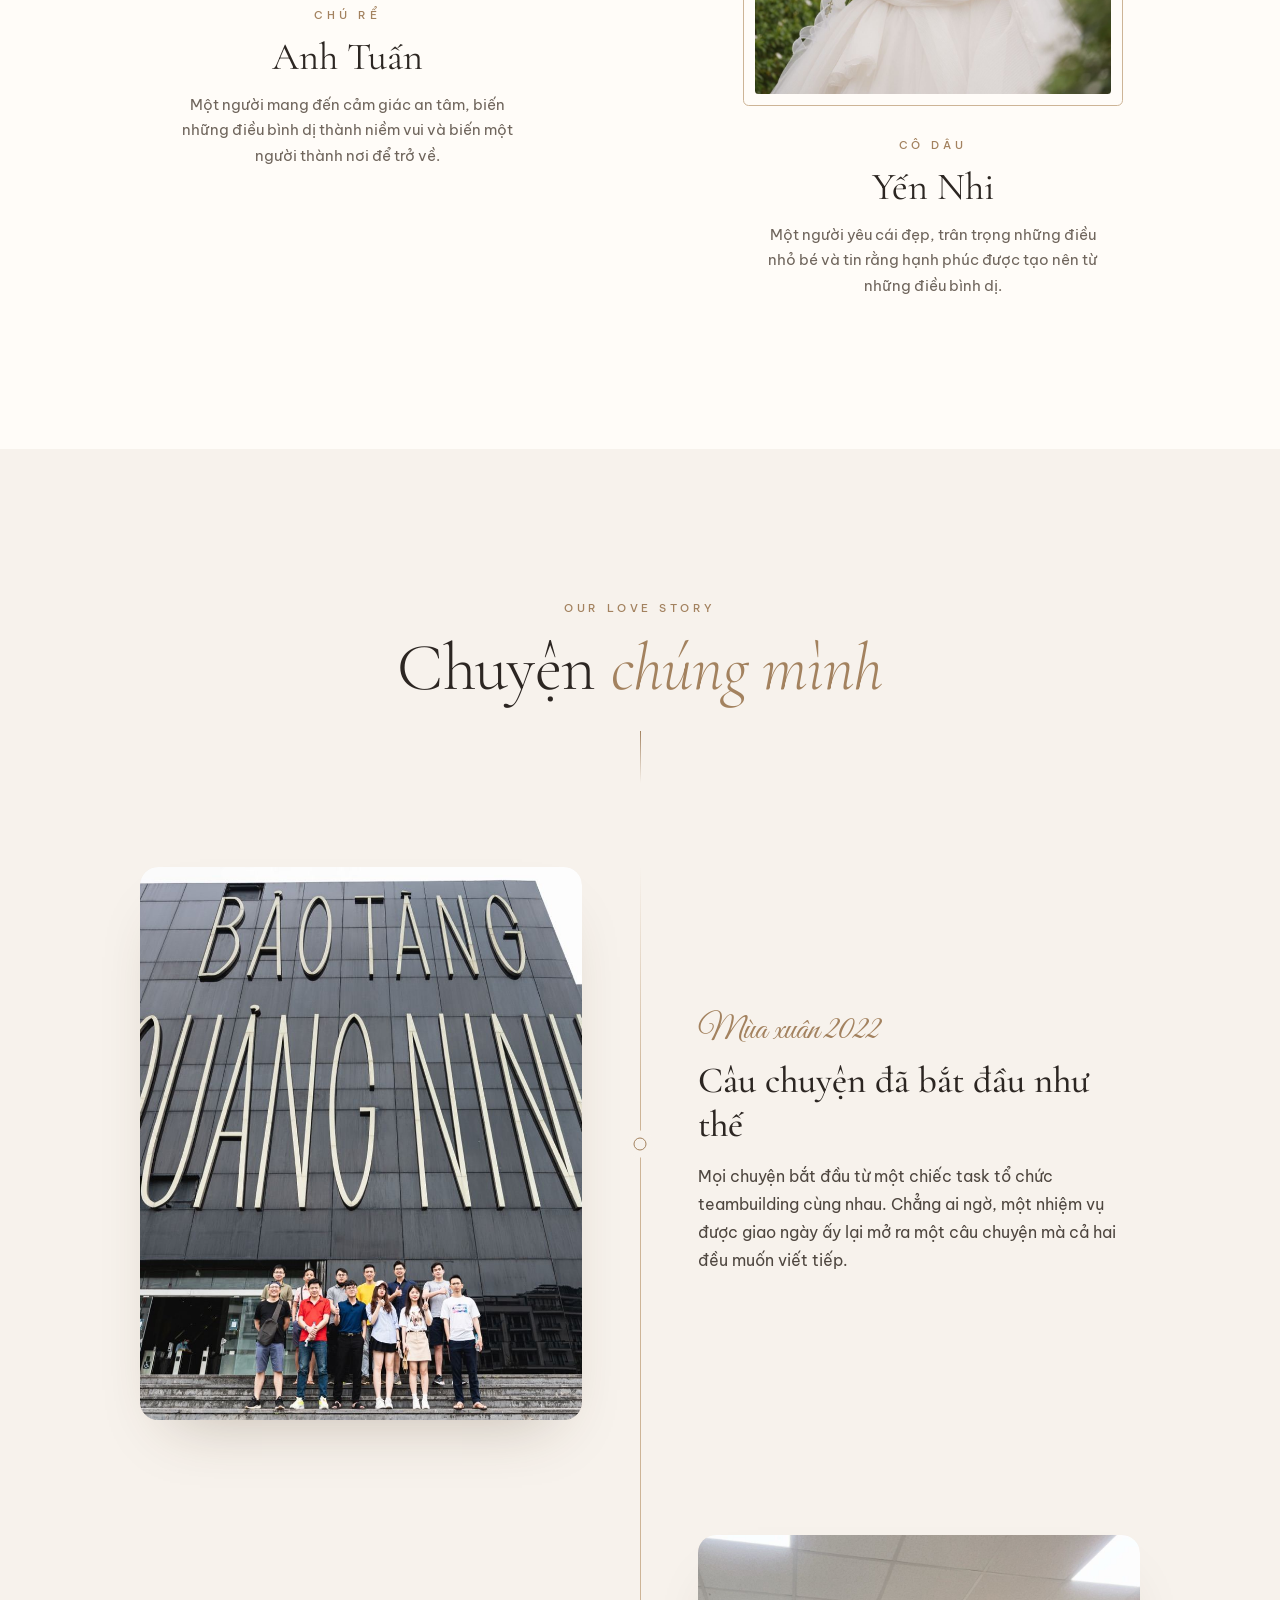
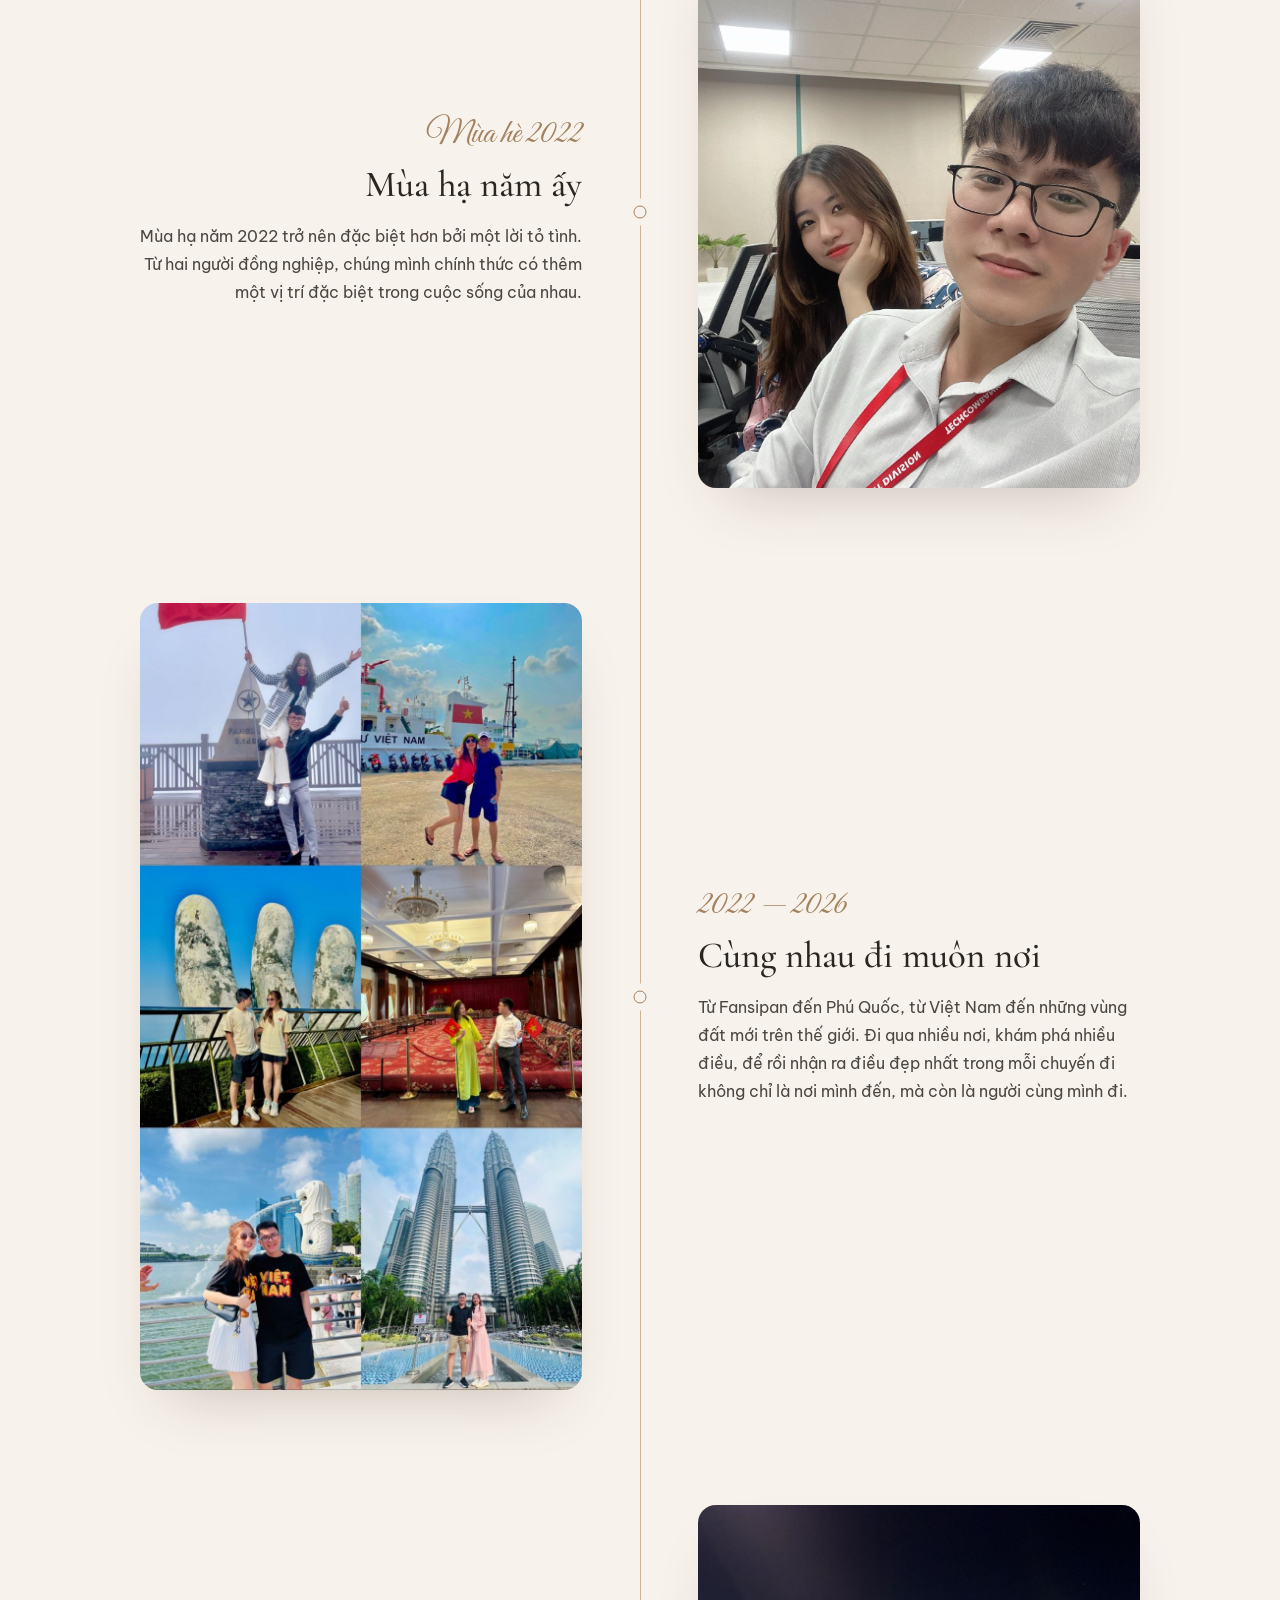
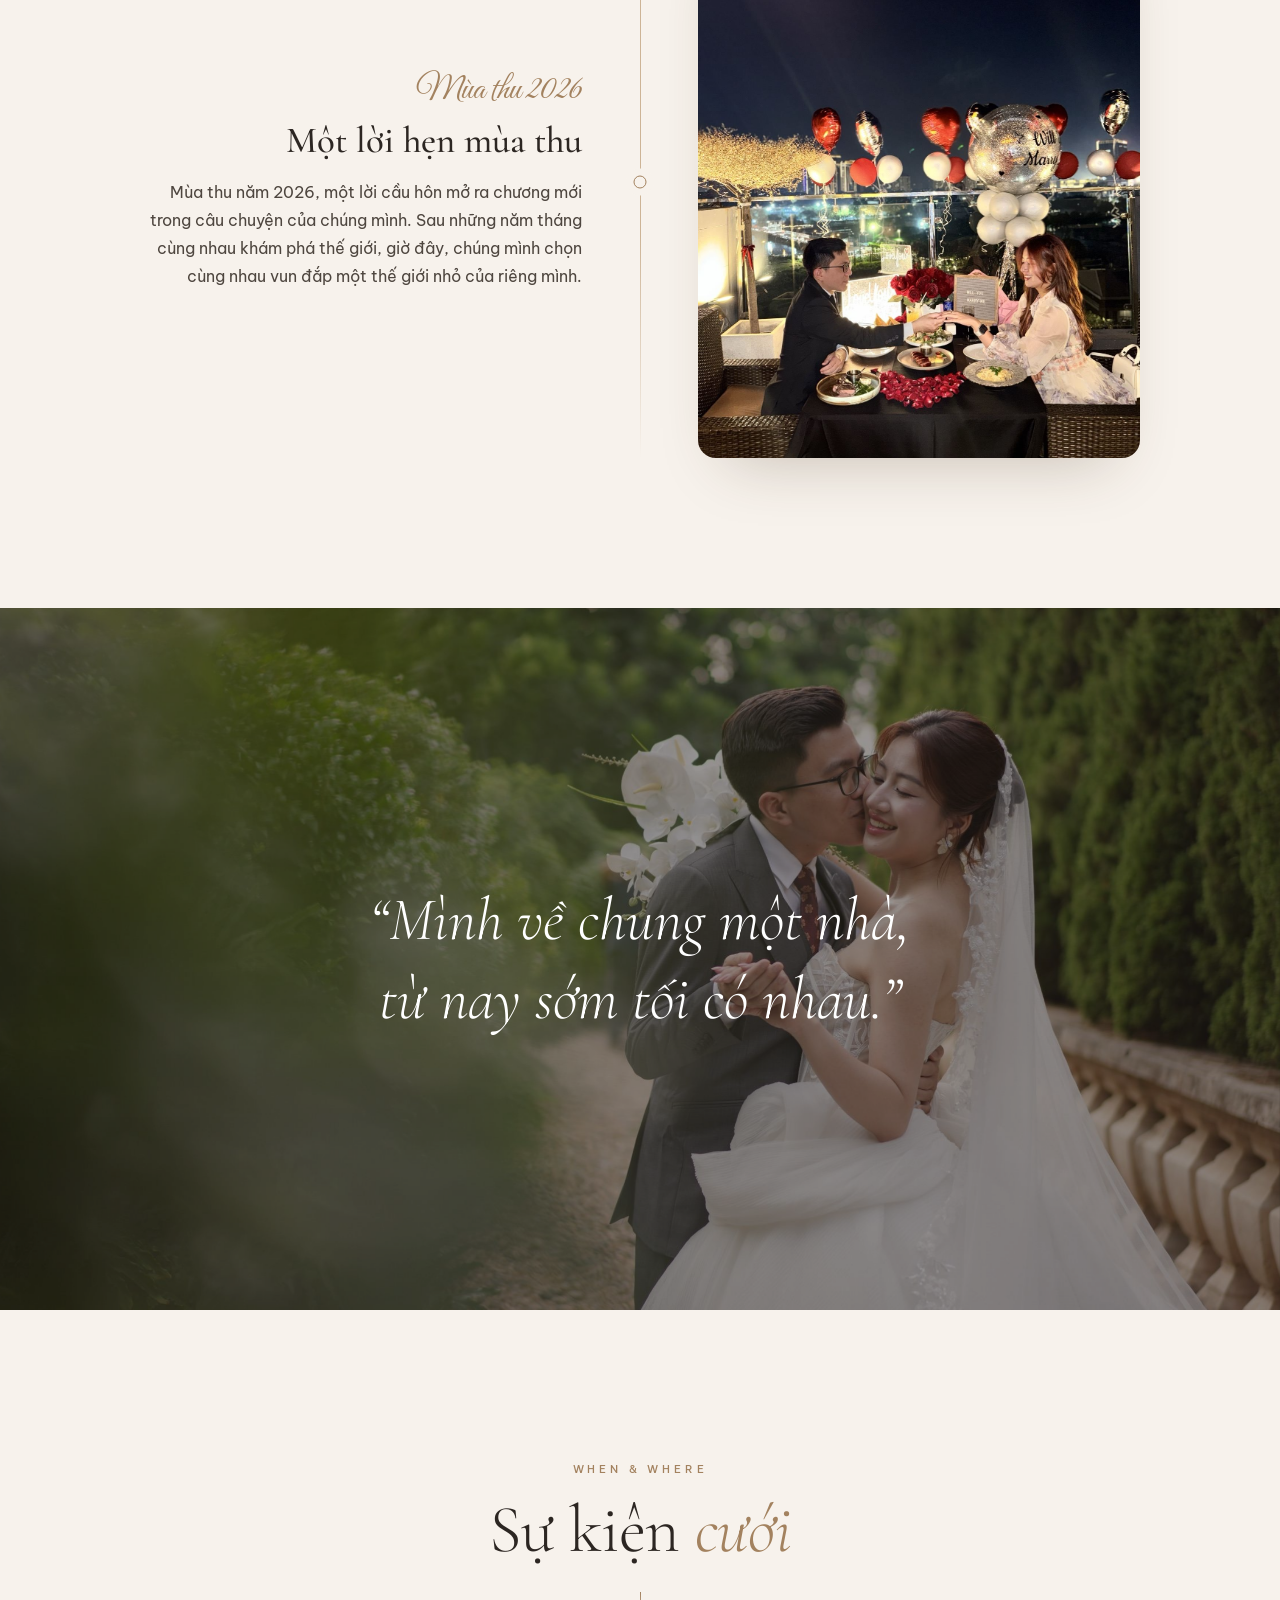
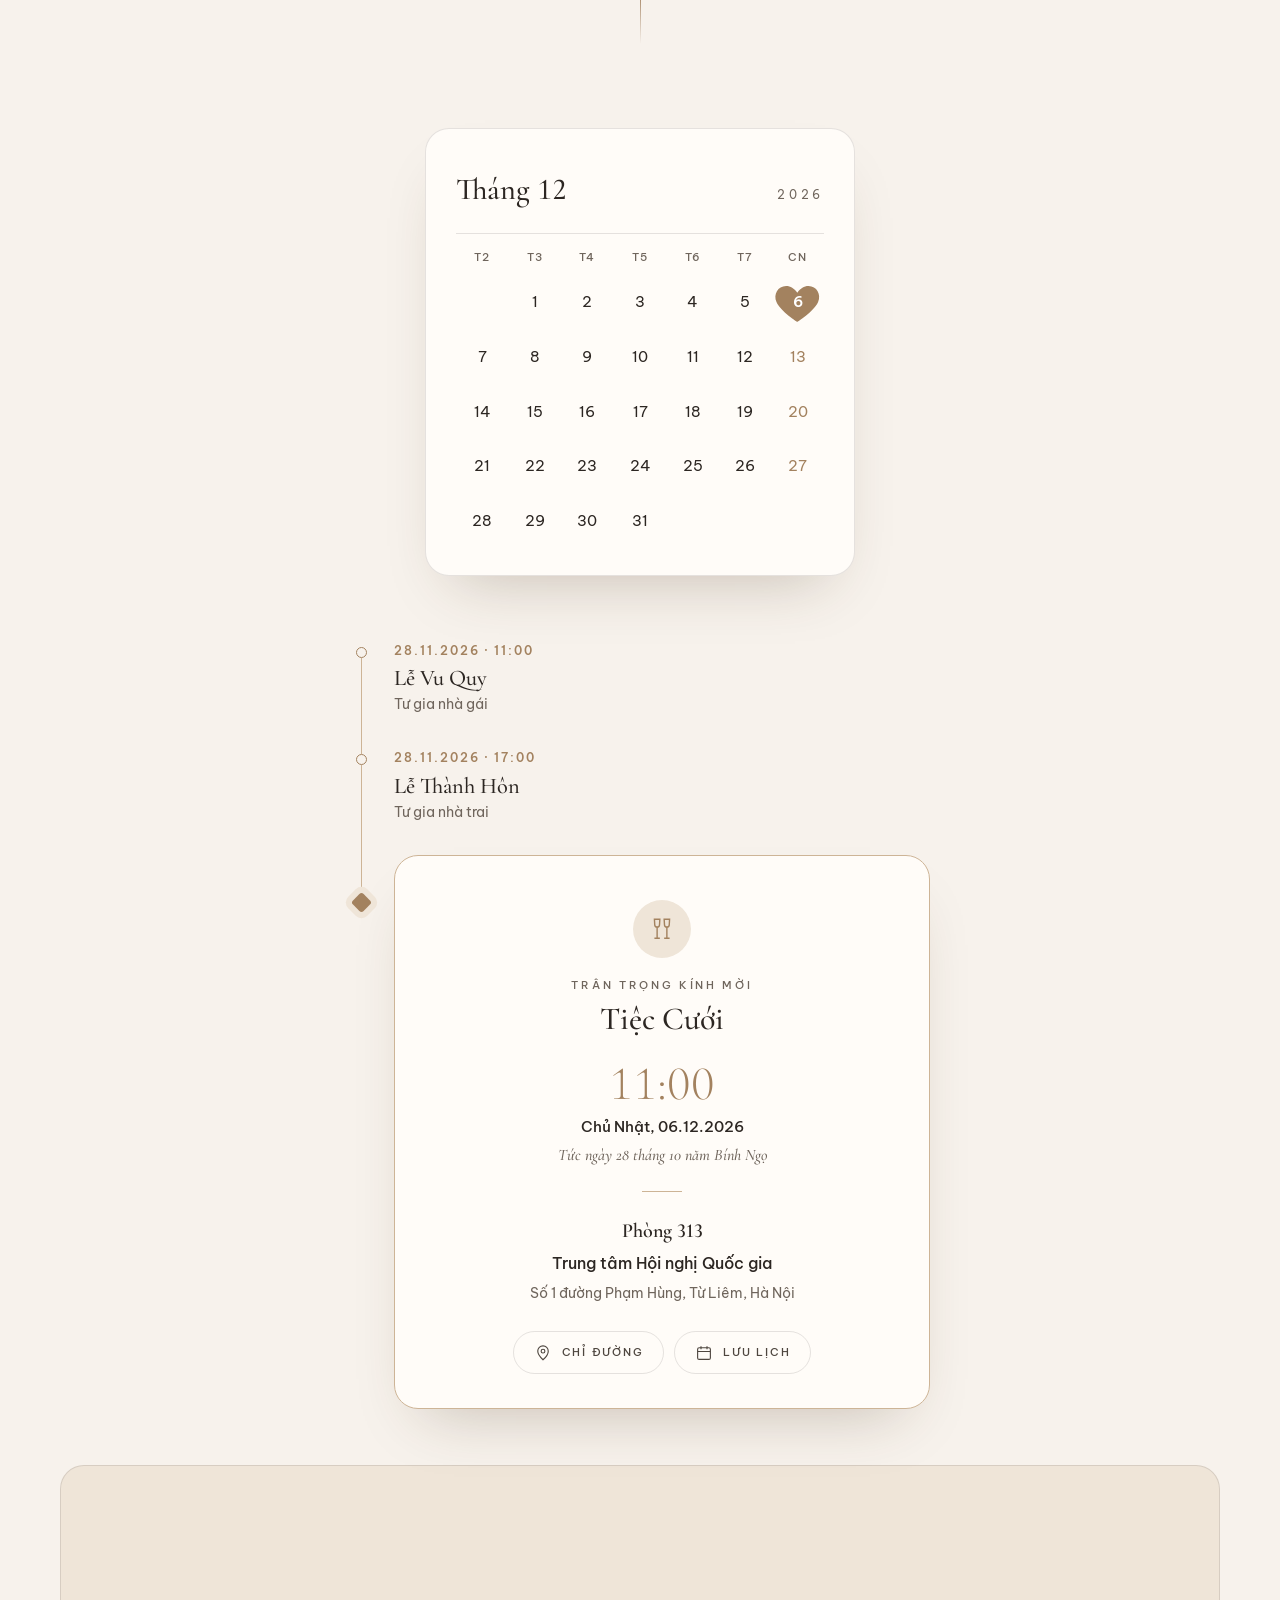
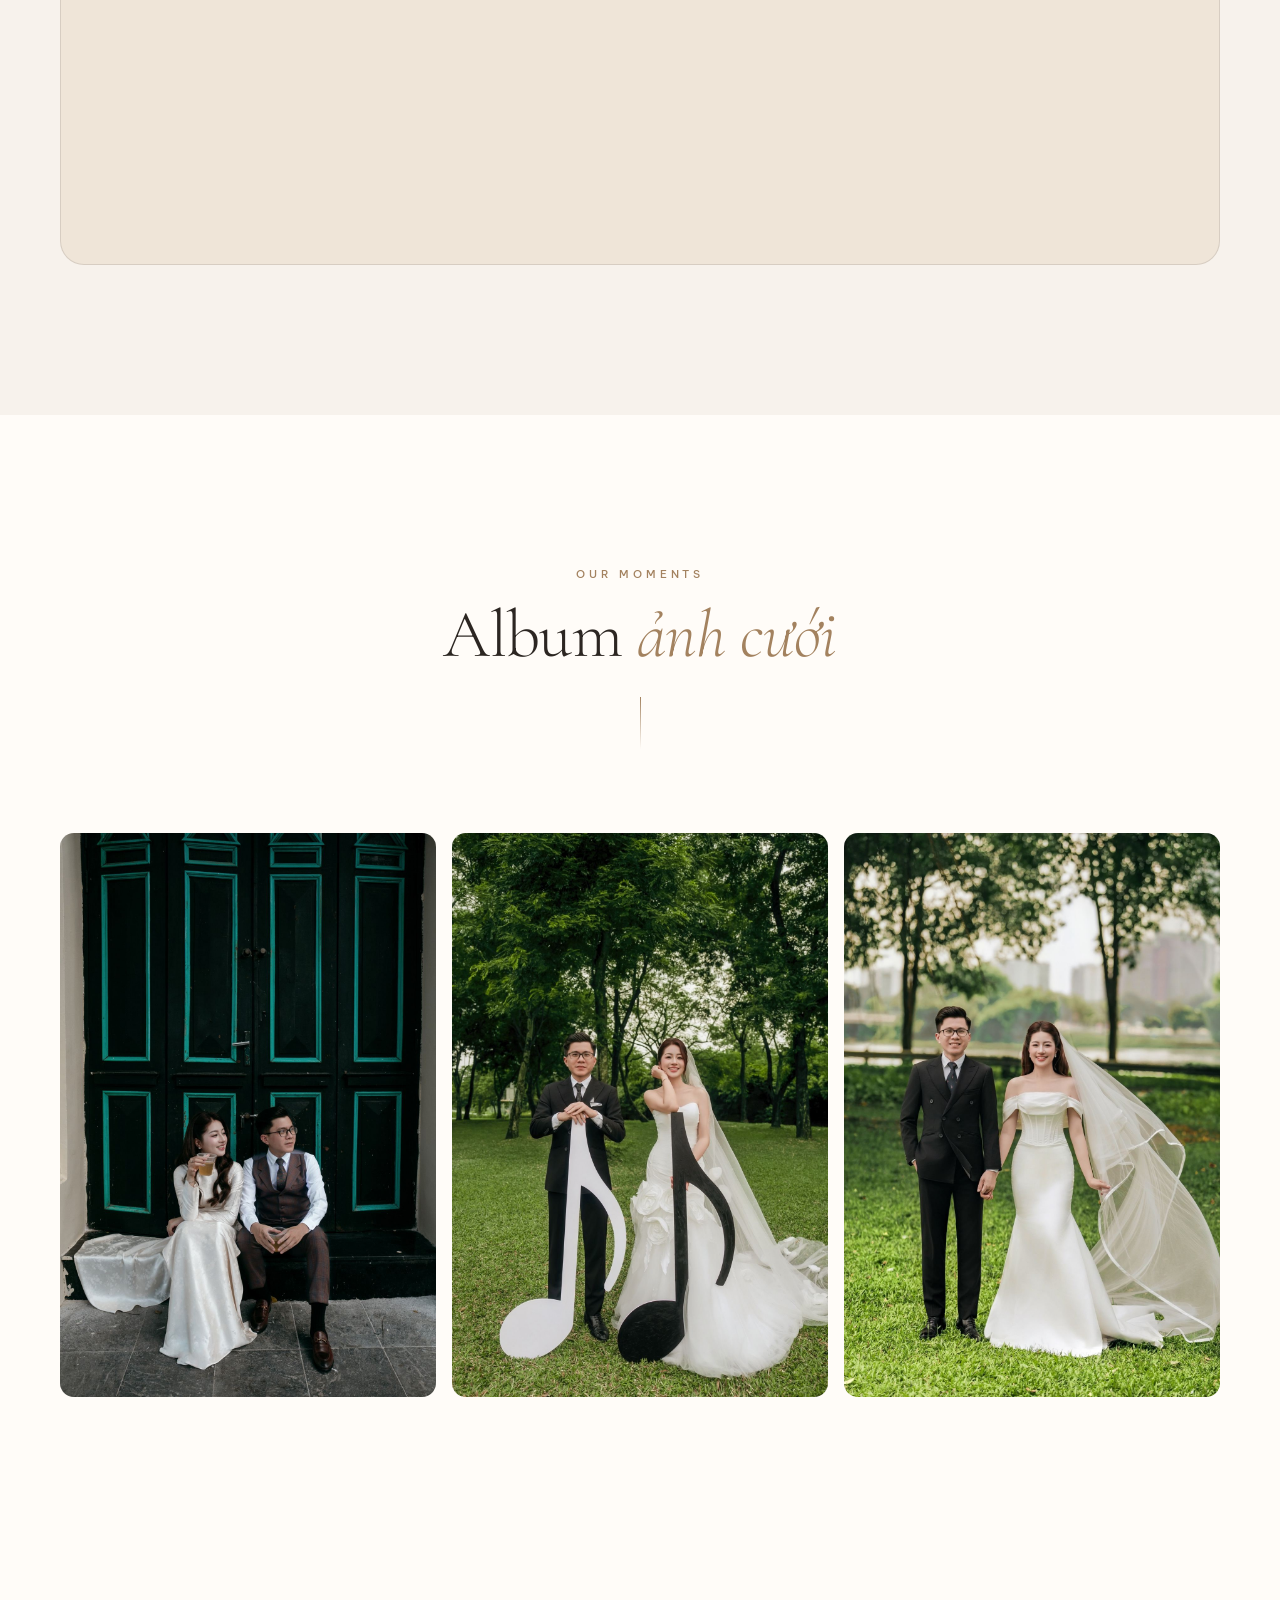
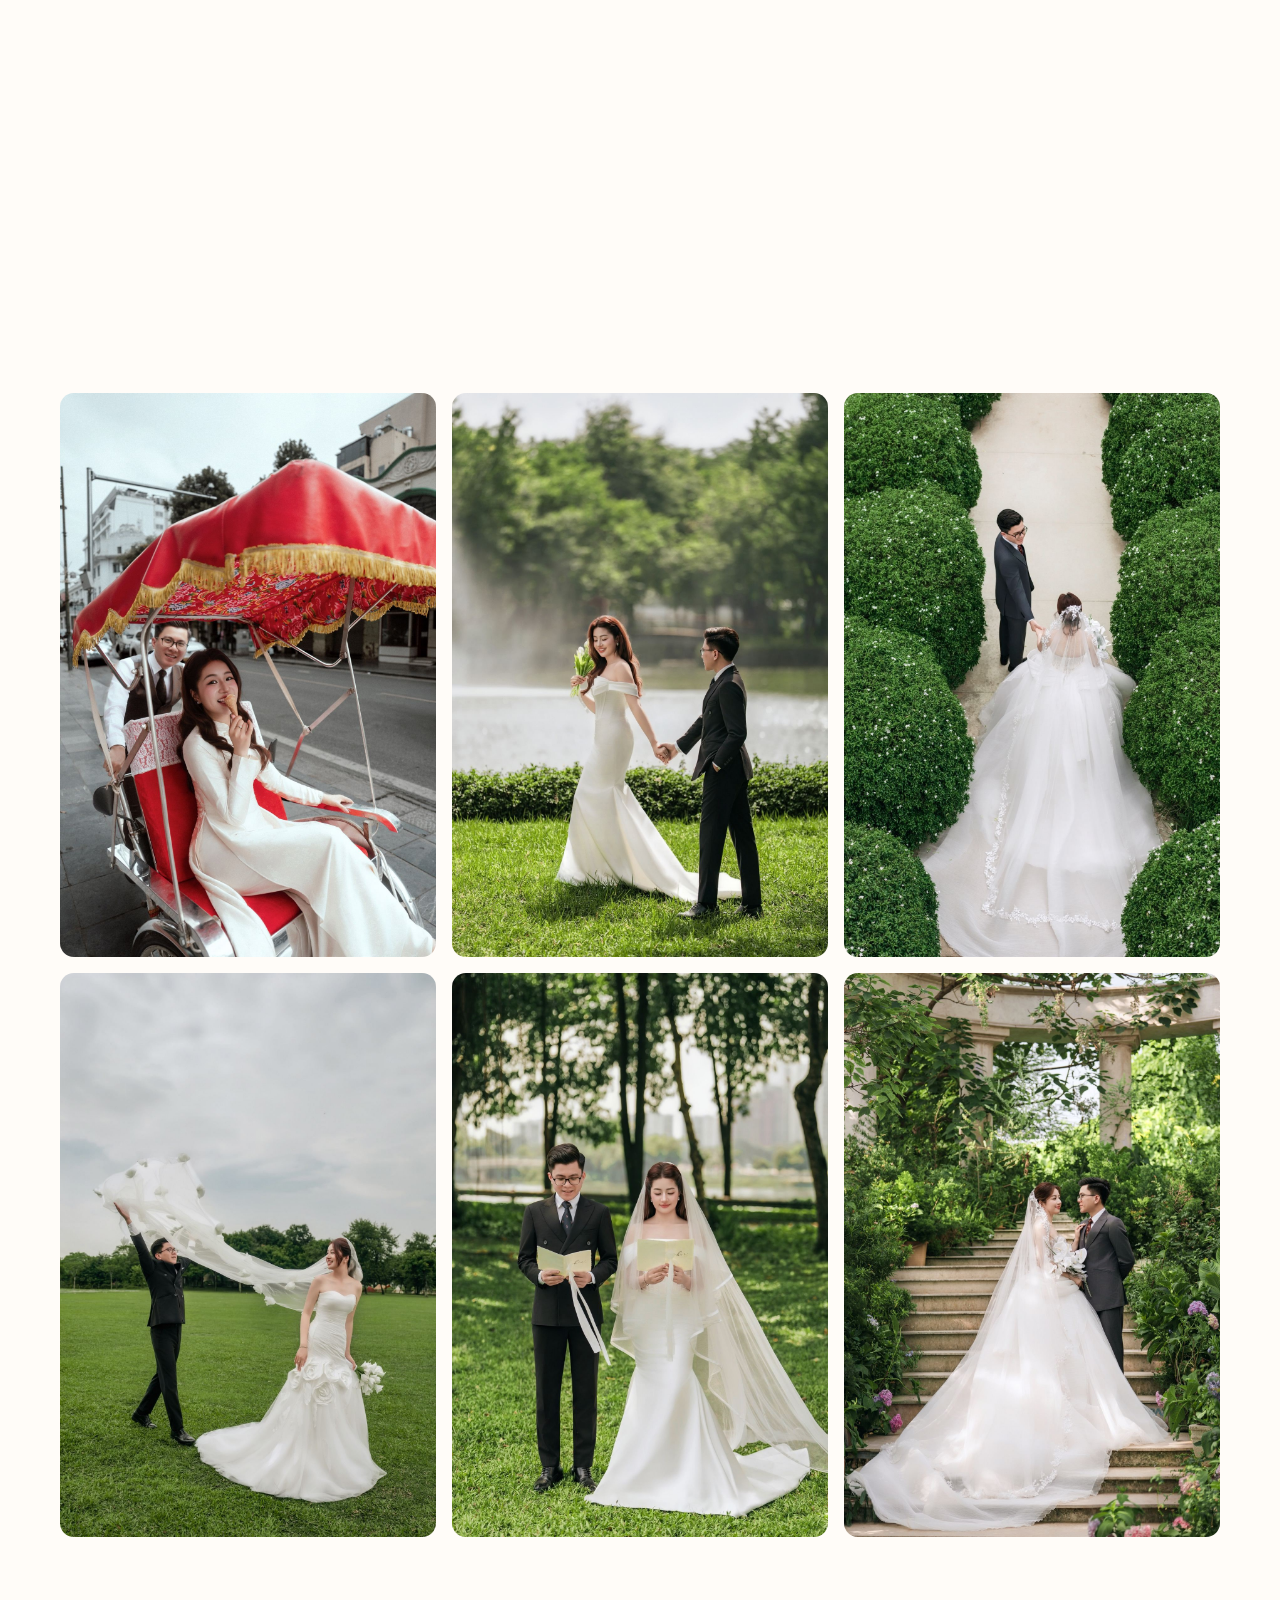
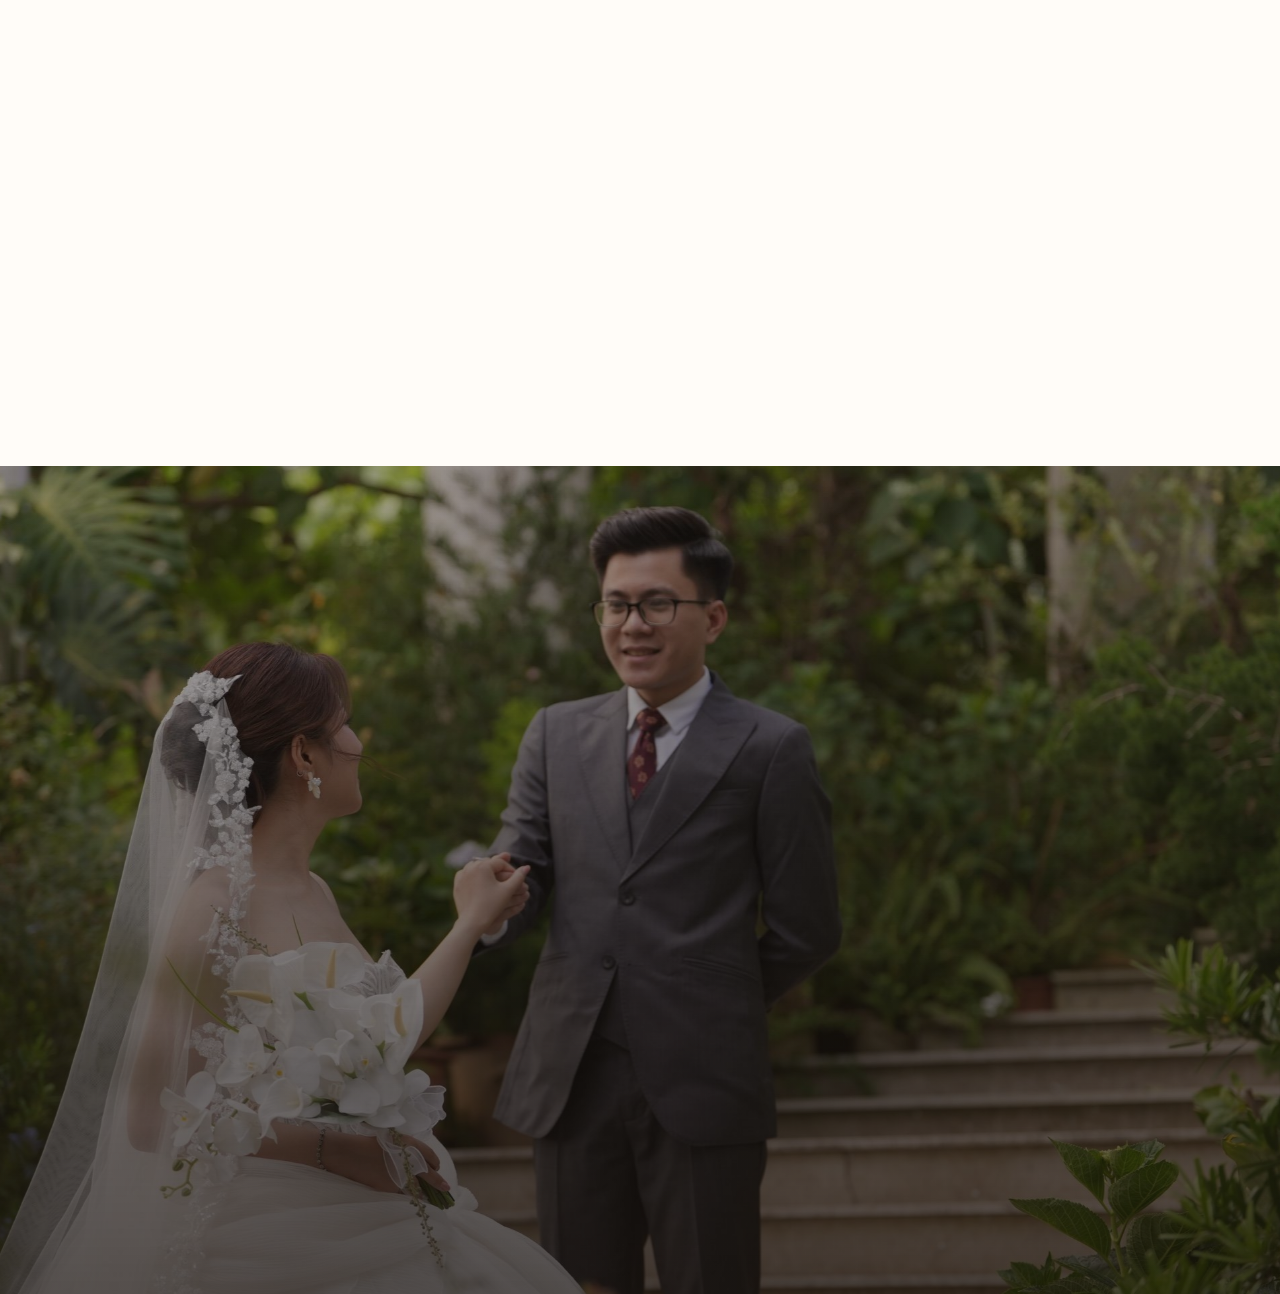
==== commit 4c4cb3c3: "fix: keep the guest name when the Messenger preview is tapped Drop og:url from the three pages. Face" ====
--- a/index.html
+++ b/index.html
@@ -18,7 +18,6 @@
   <meta property="og:locale" content="vi_VN" />
   <meta property="og:title" content="Anh Tuấn &amp; Yến Nhi · Thiệp mời cưới 06.12.2026" />
   <meta property="og:description" content="Trân trọng kính mời bạn đến dự tiệc cưới của chúng mình lúc 11:00, Chủ Nhật 06.12.2026 tại Trung tâm Hội nghị Quốc gia." />
-  <meta property="og:url" content="https://hoangtuan141.github.io/wedding_invitation/" />
   <meta property="og:image" content="https://hoangtuan141.github.io/wedding_invitation/images/cover/og-preview.jpg" />
   <meta property="og:image:secure_url" content="https://hoangtuan141.github.io/wedding_invitation/images/cover/og-preview.jpg" />
   <meta property="og:image:type" content="image/jpeg" />
